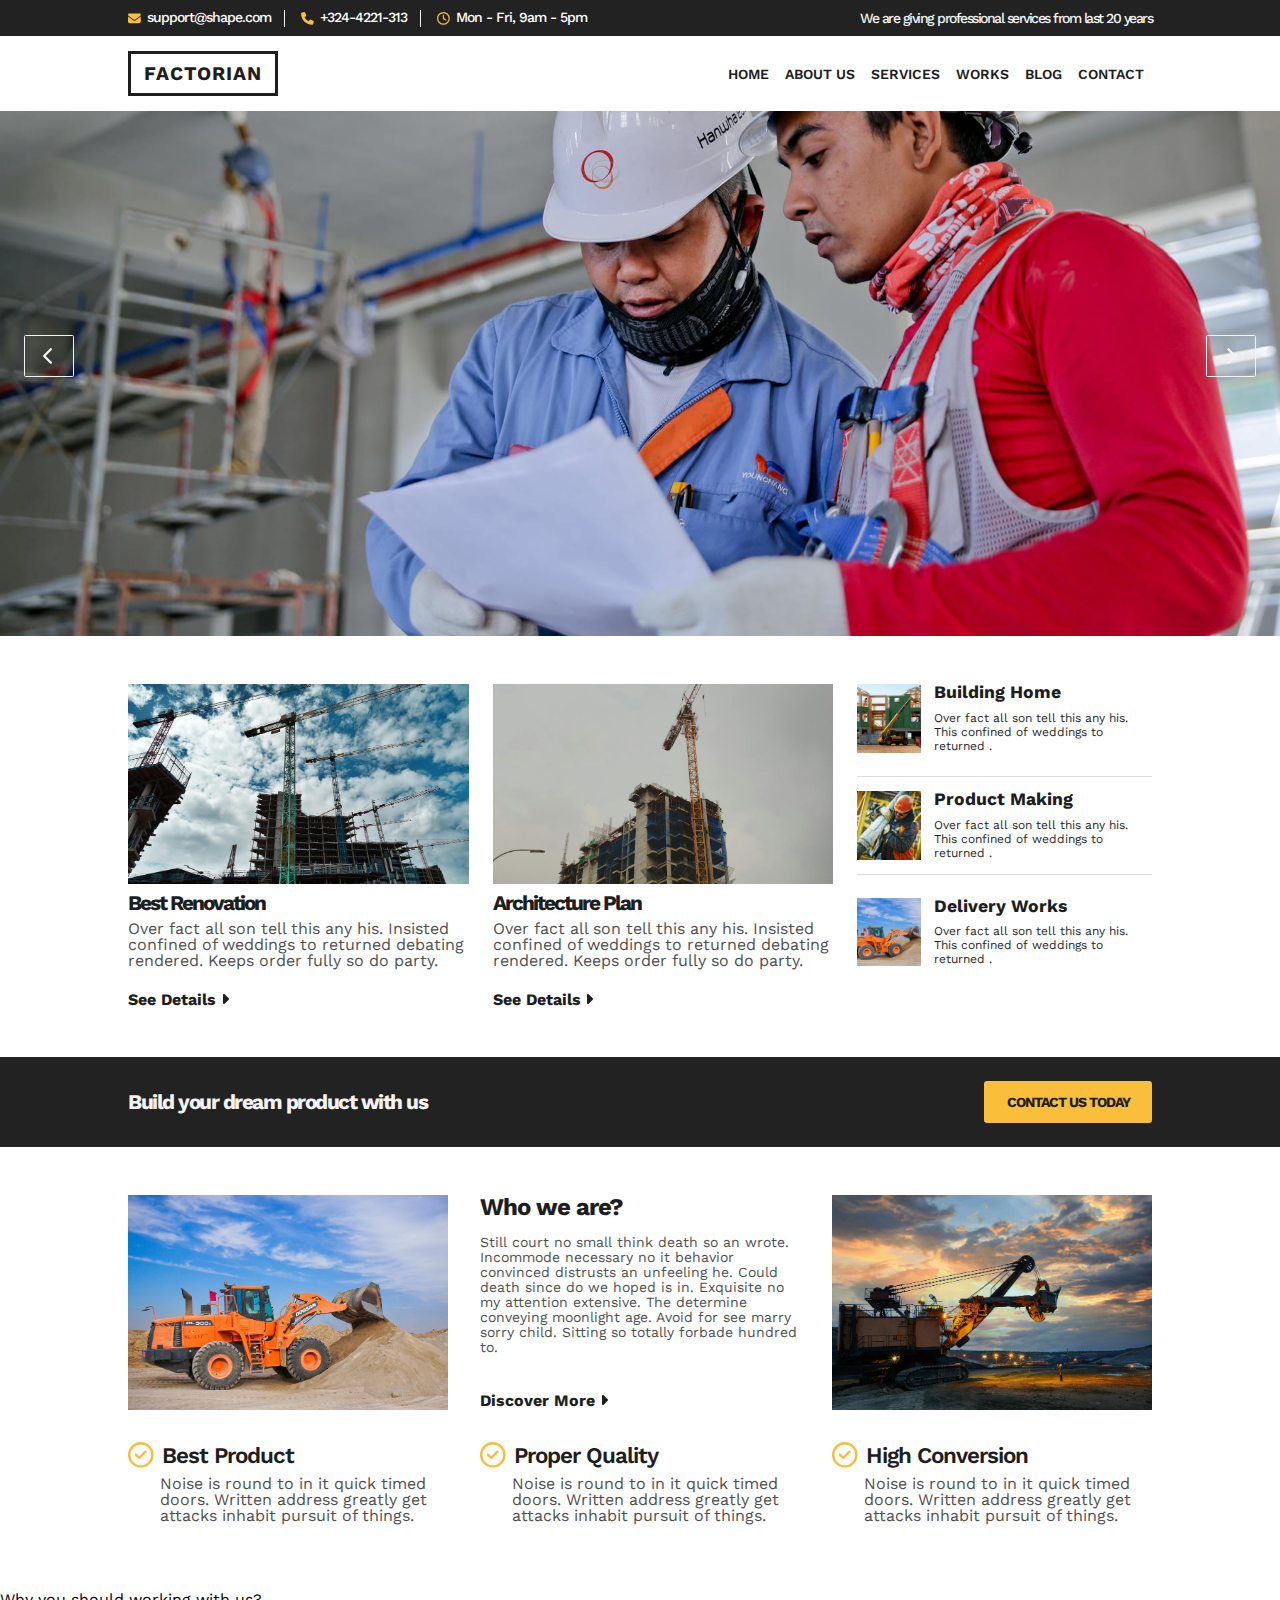
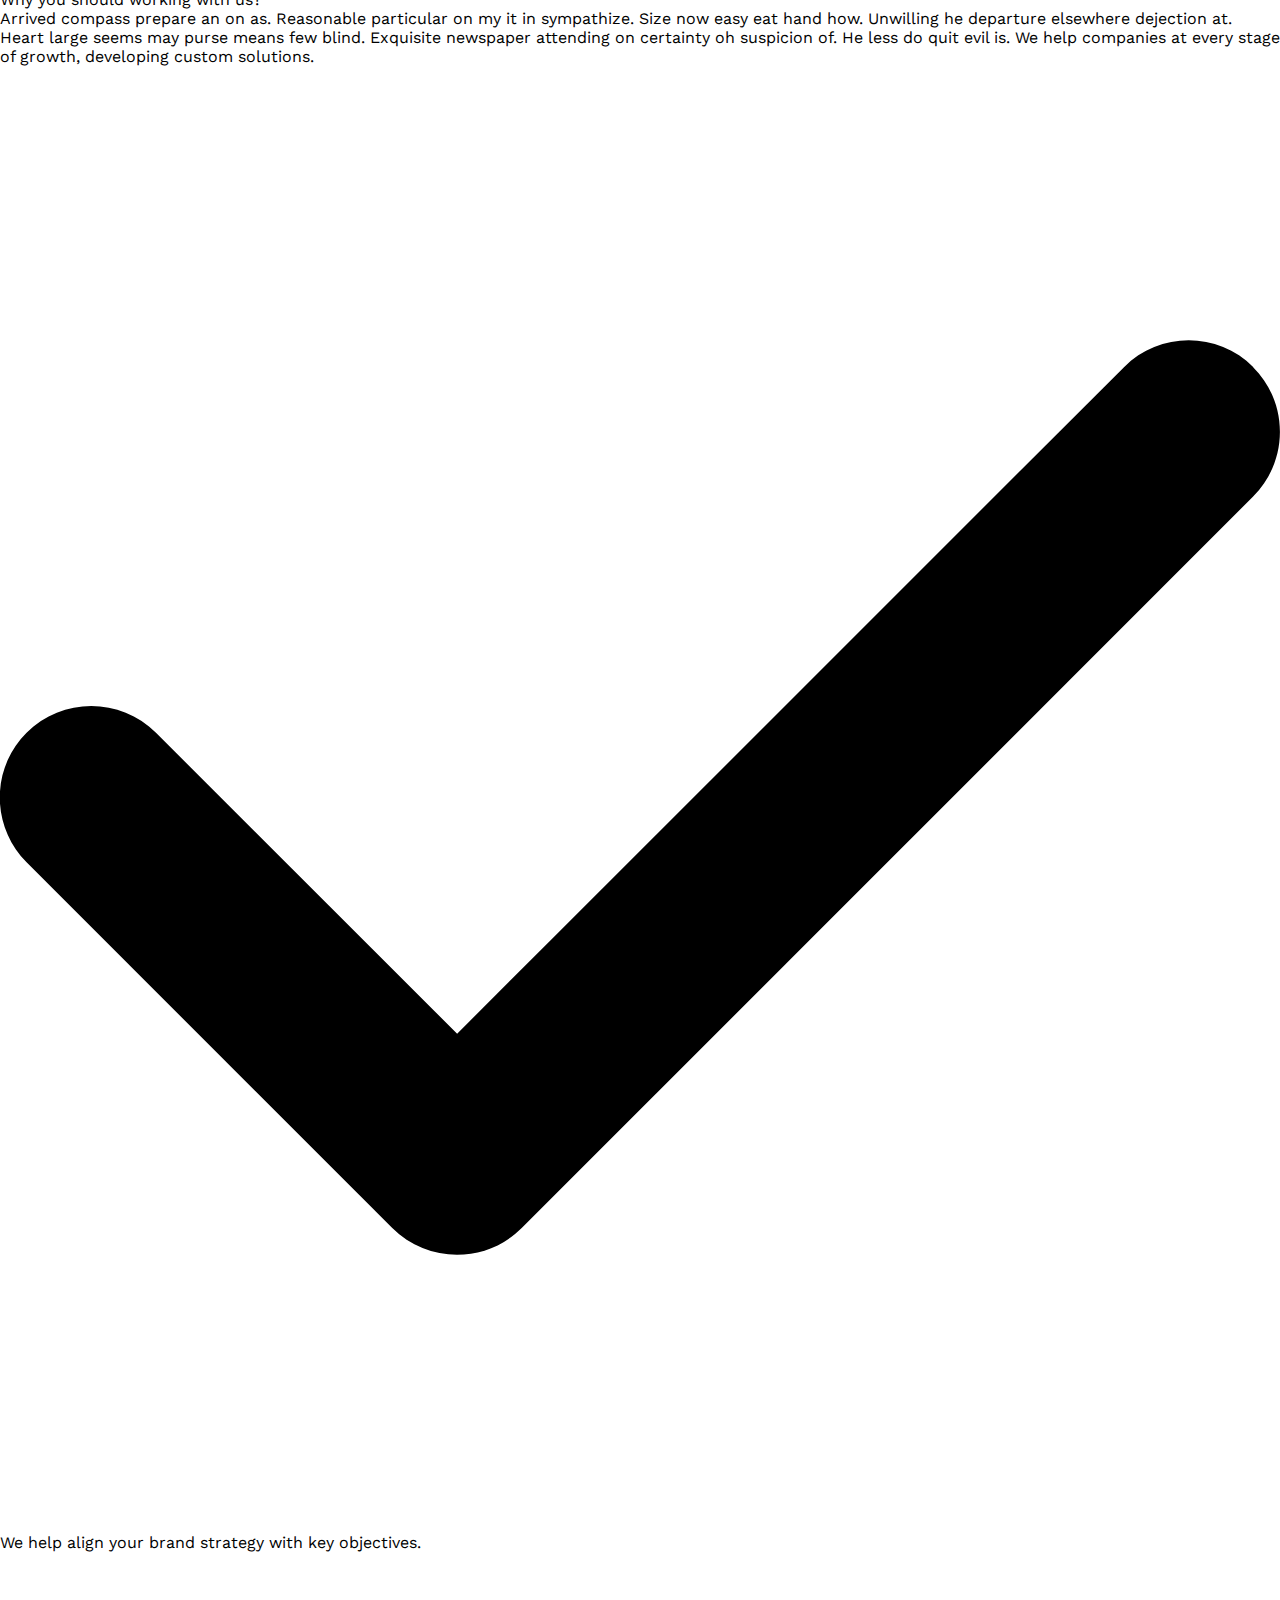
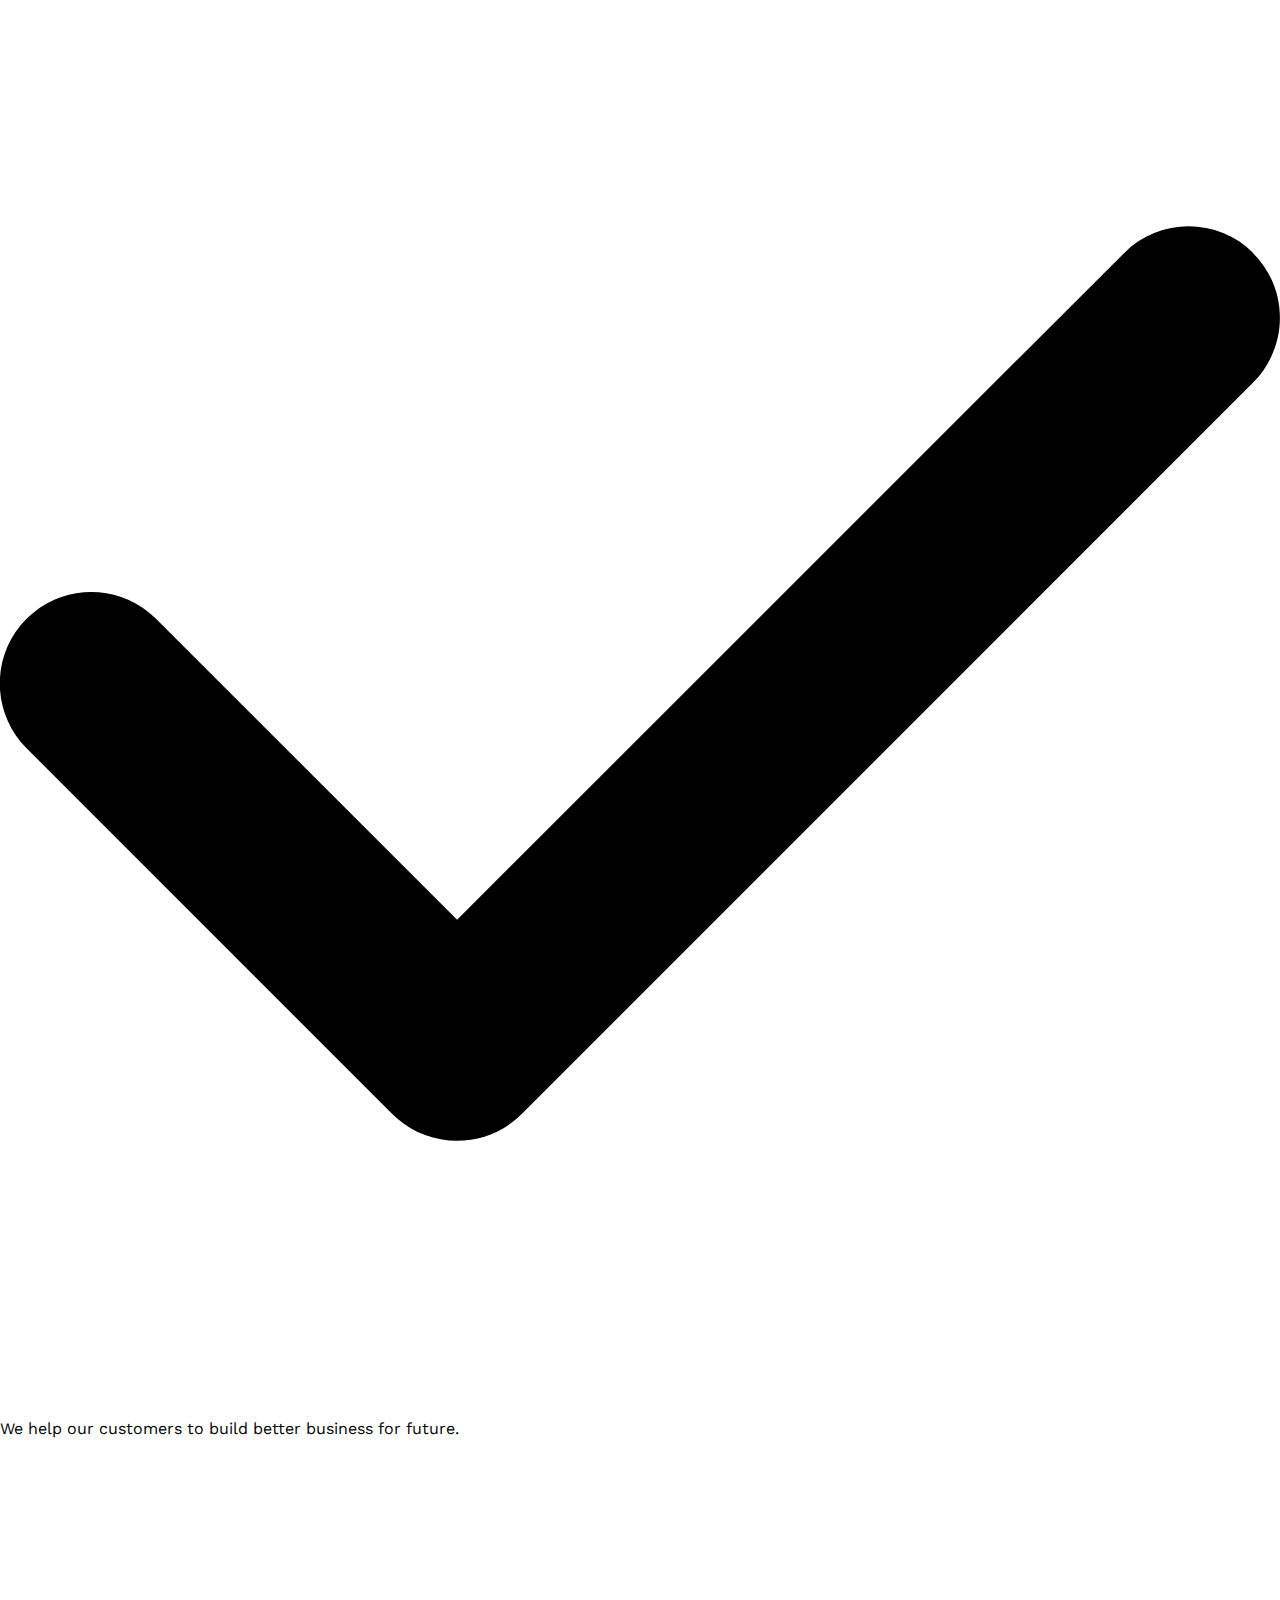
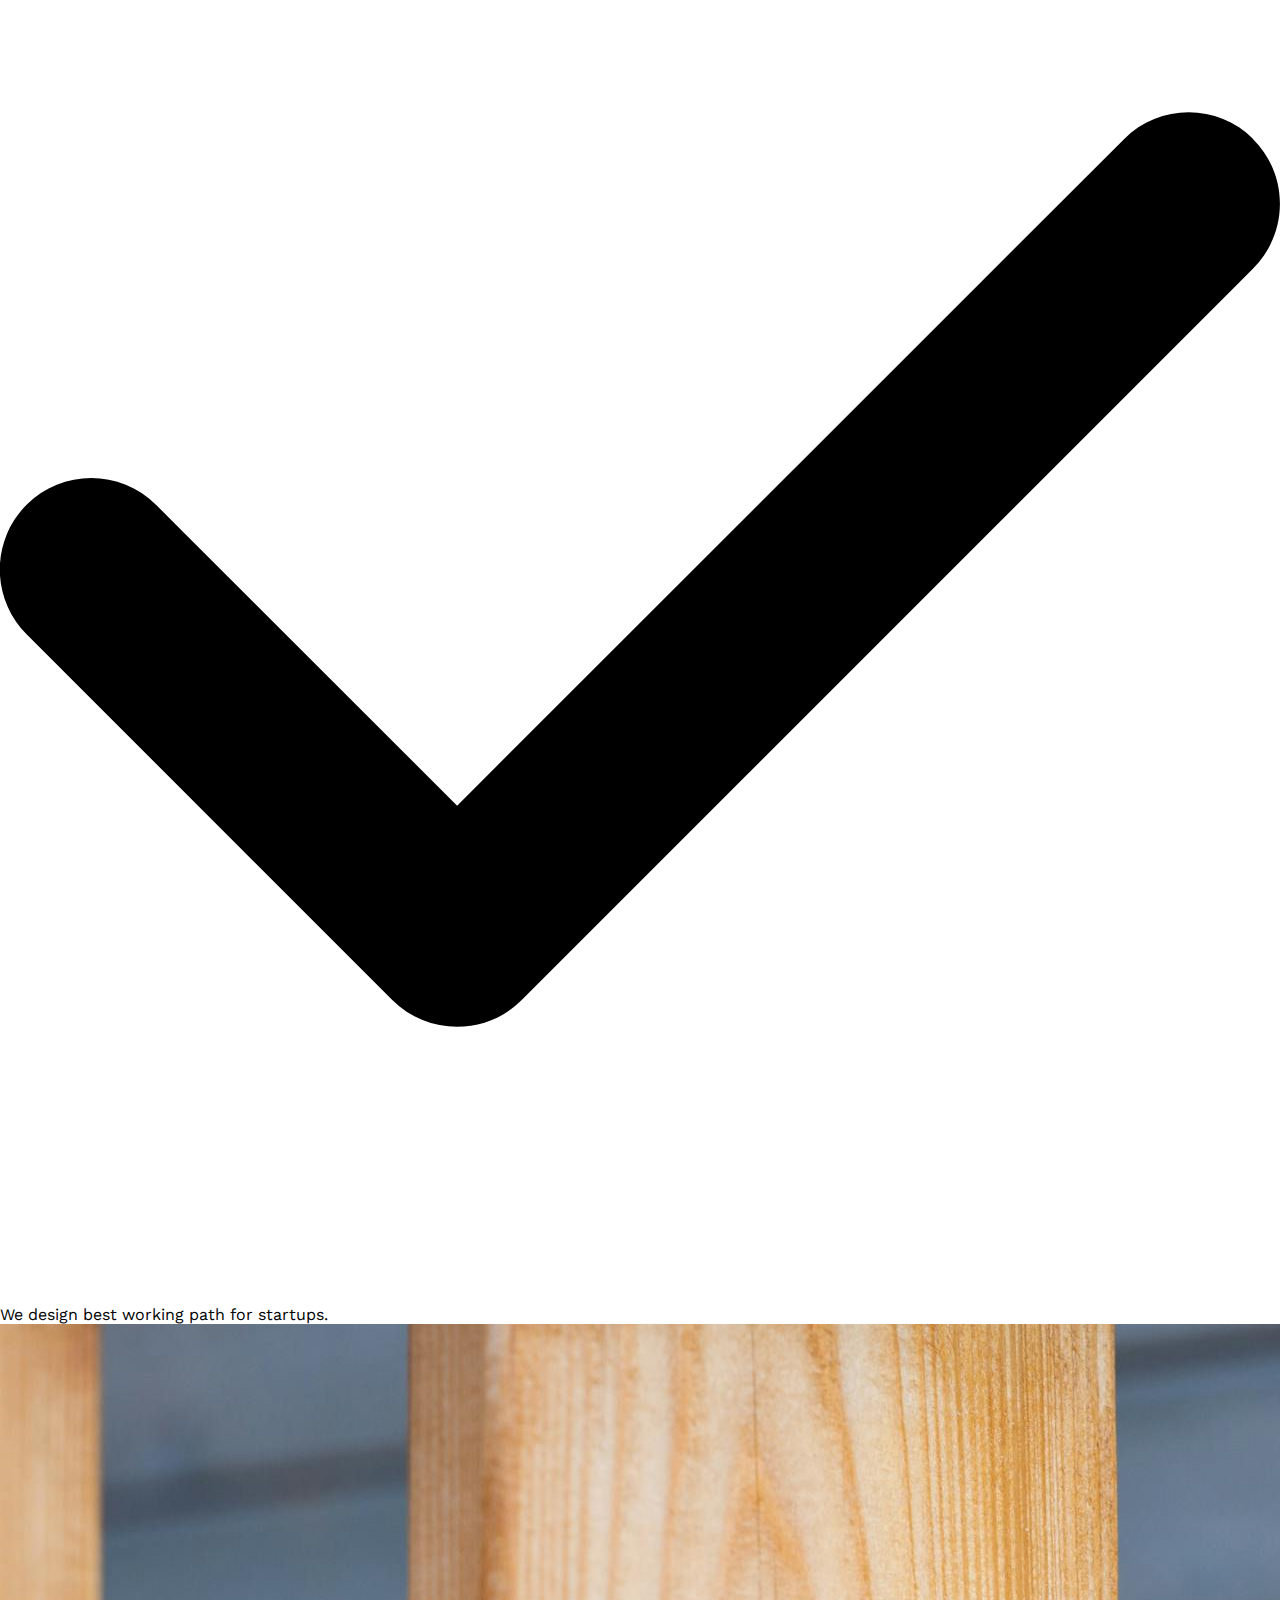
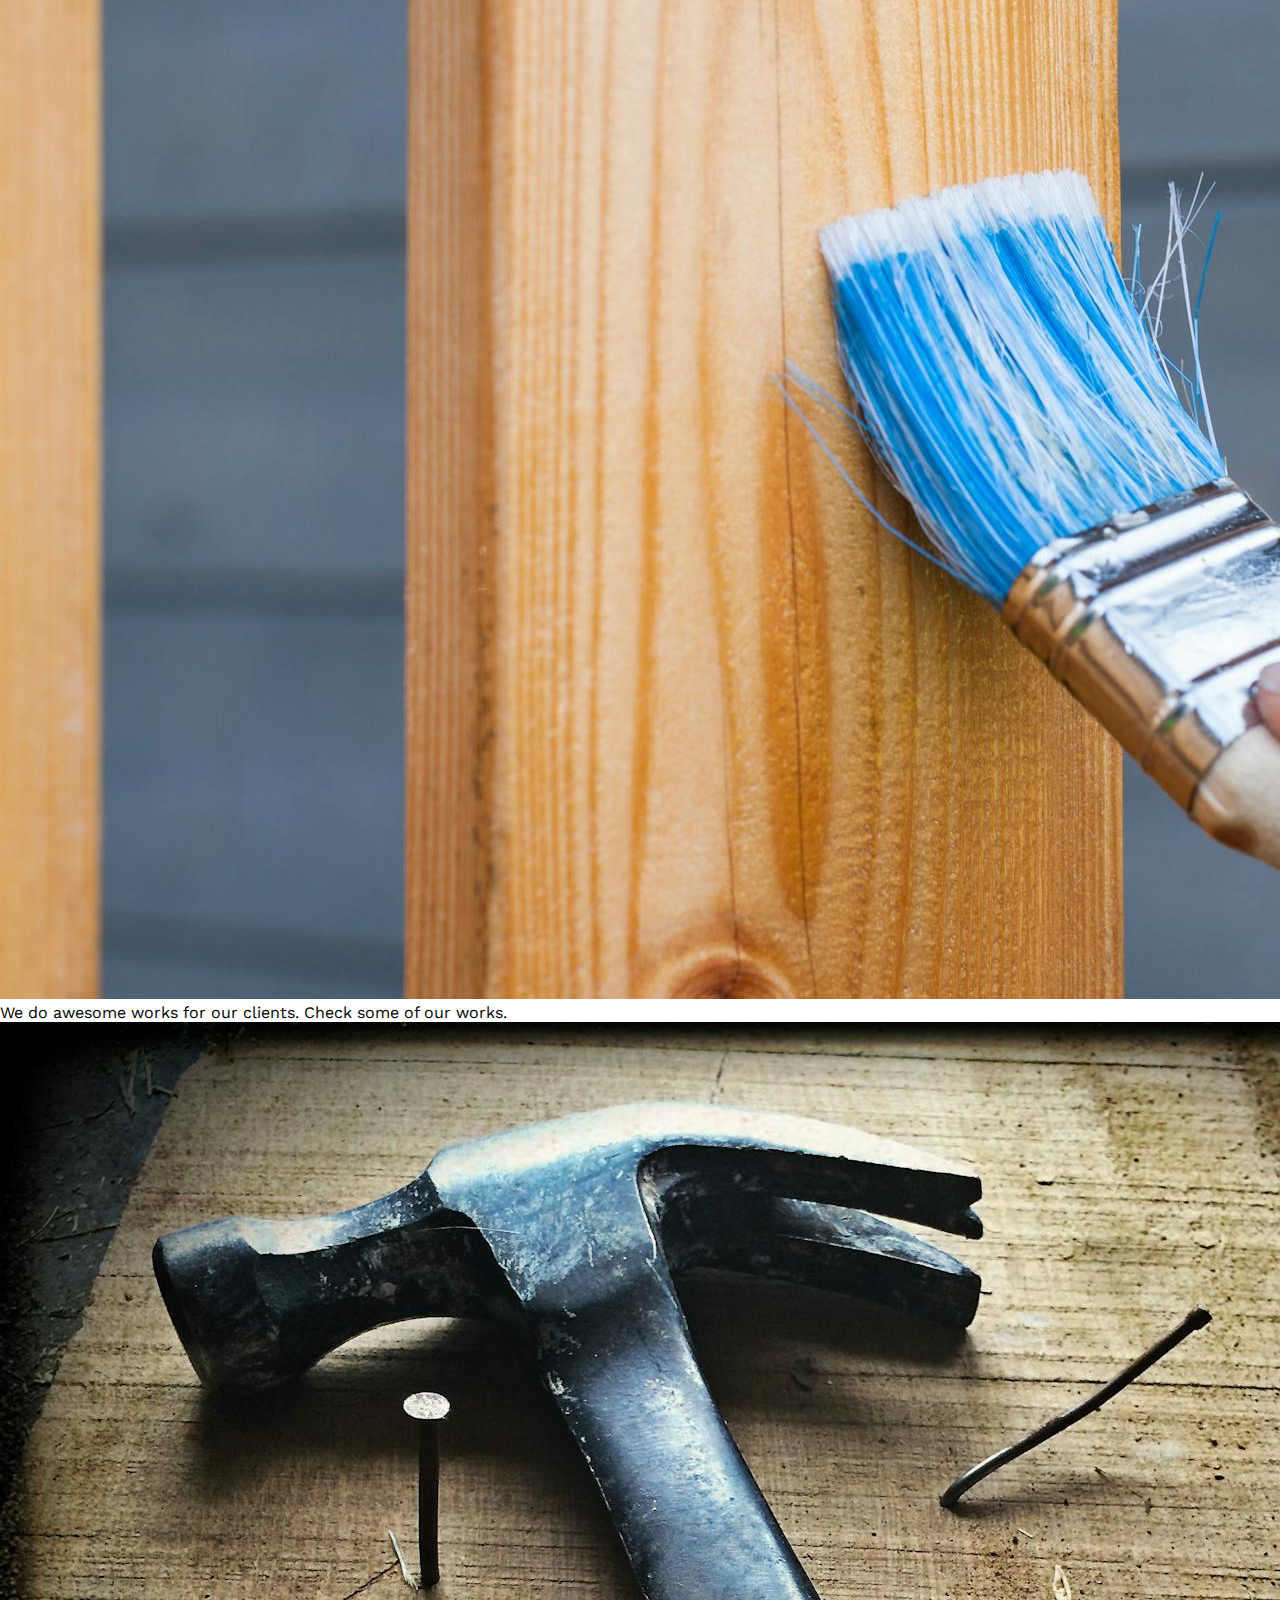
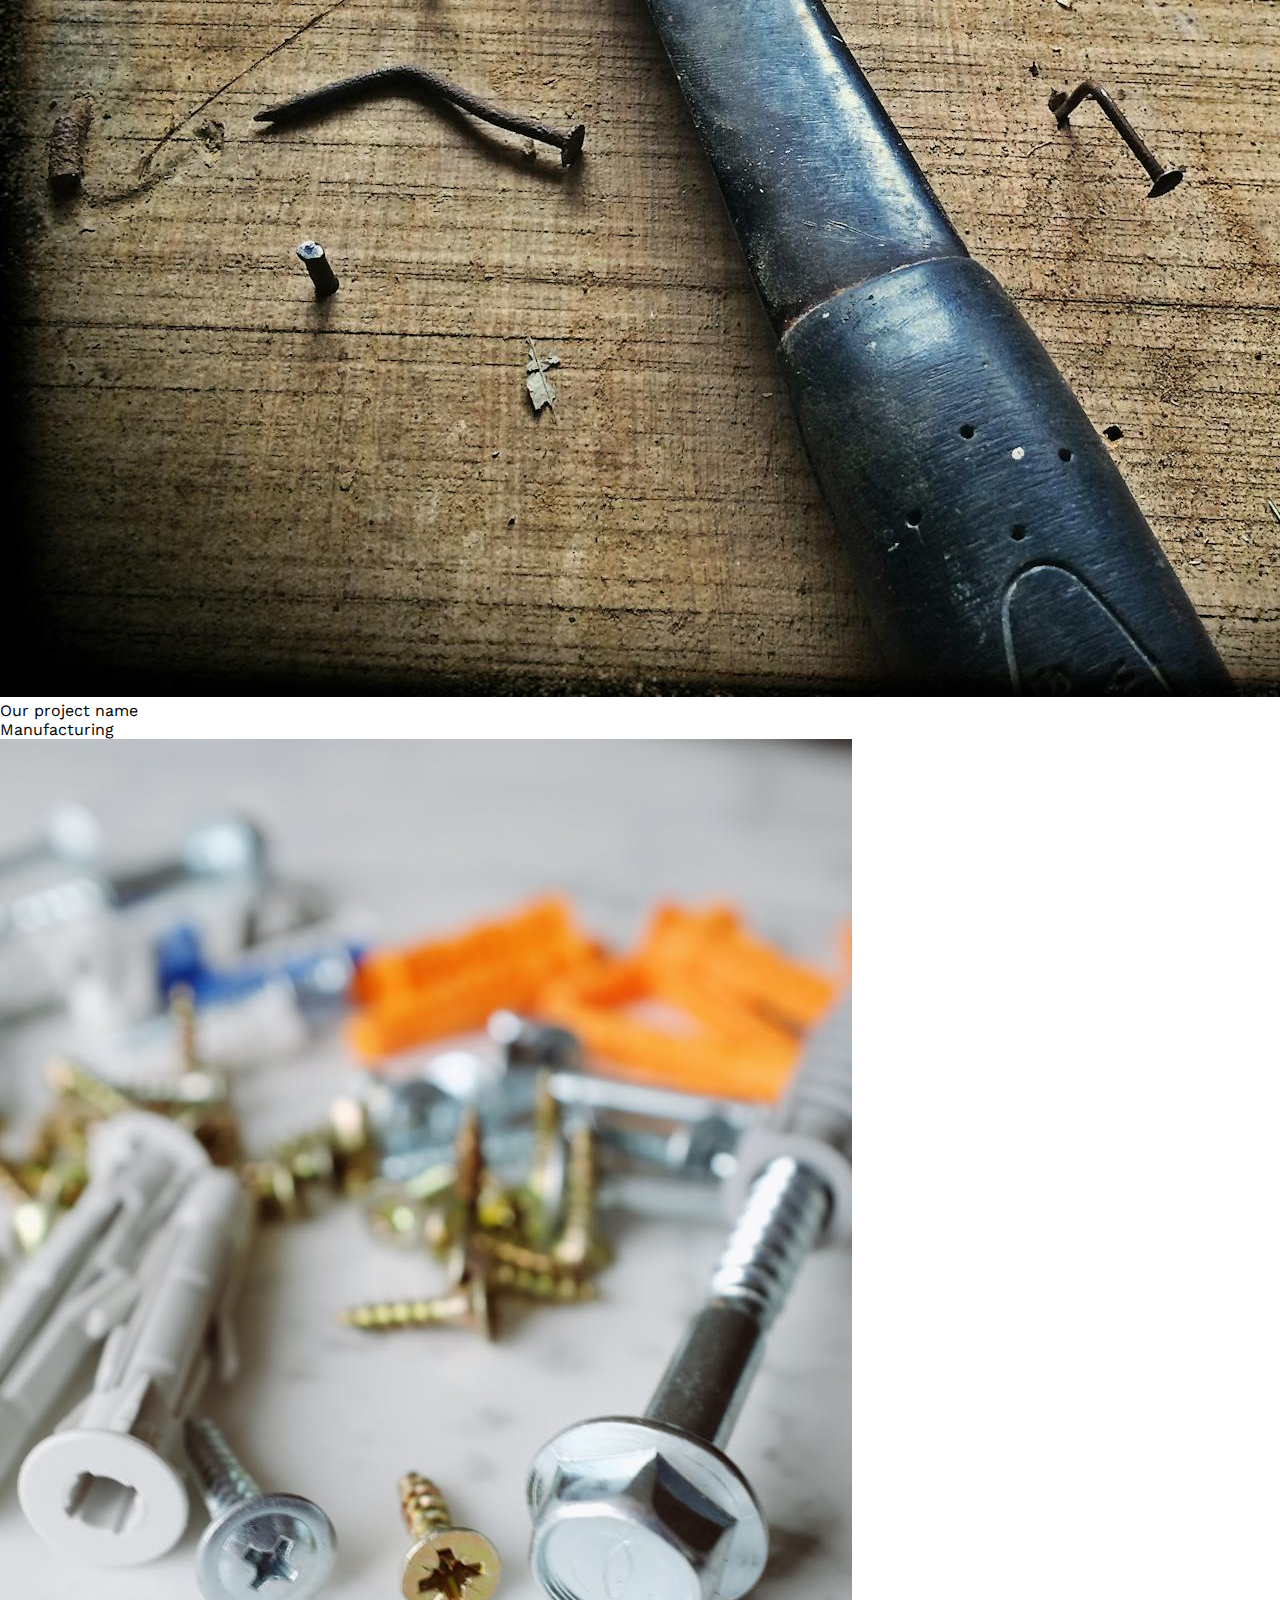
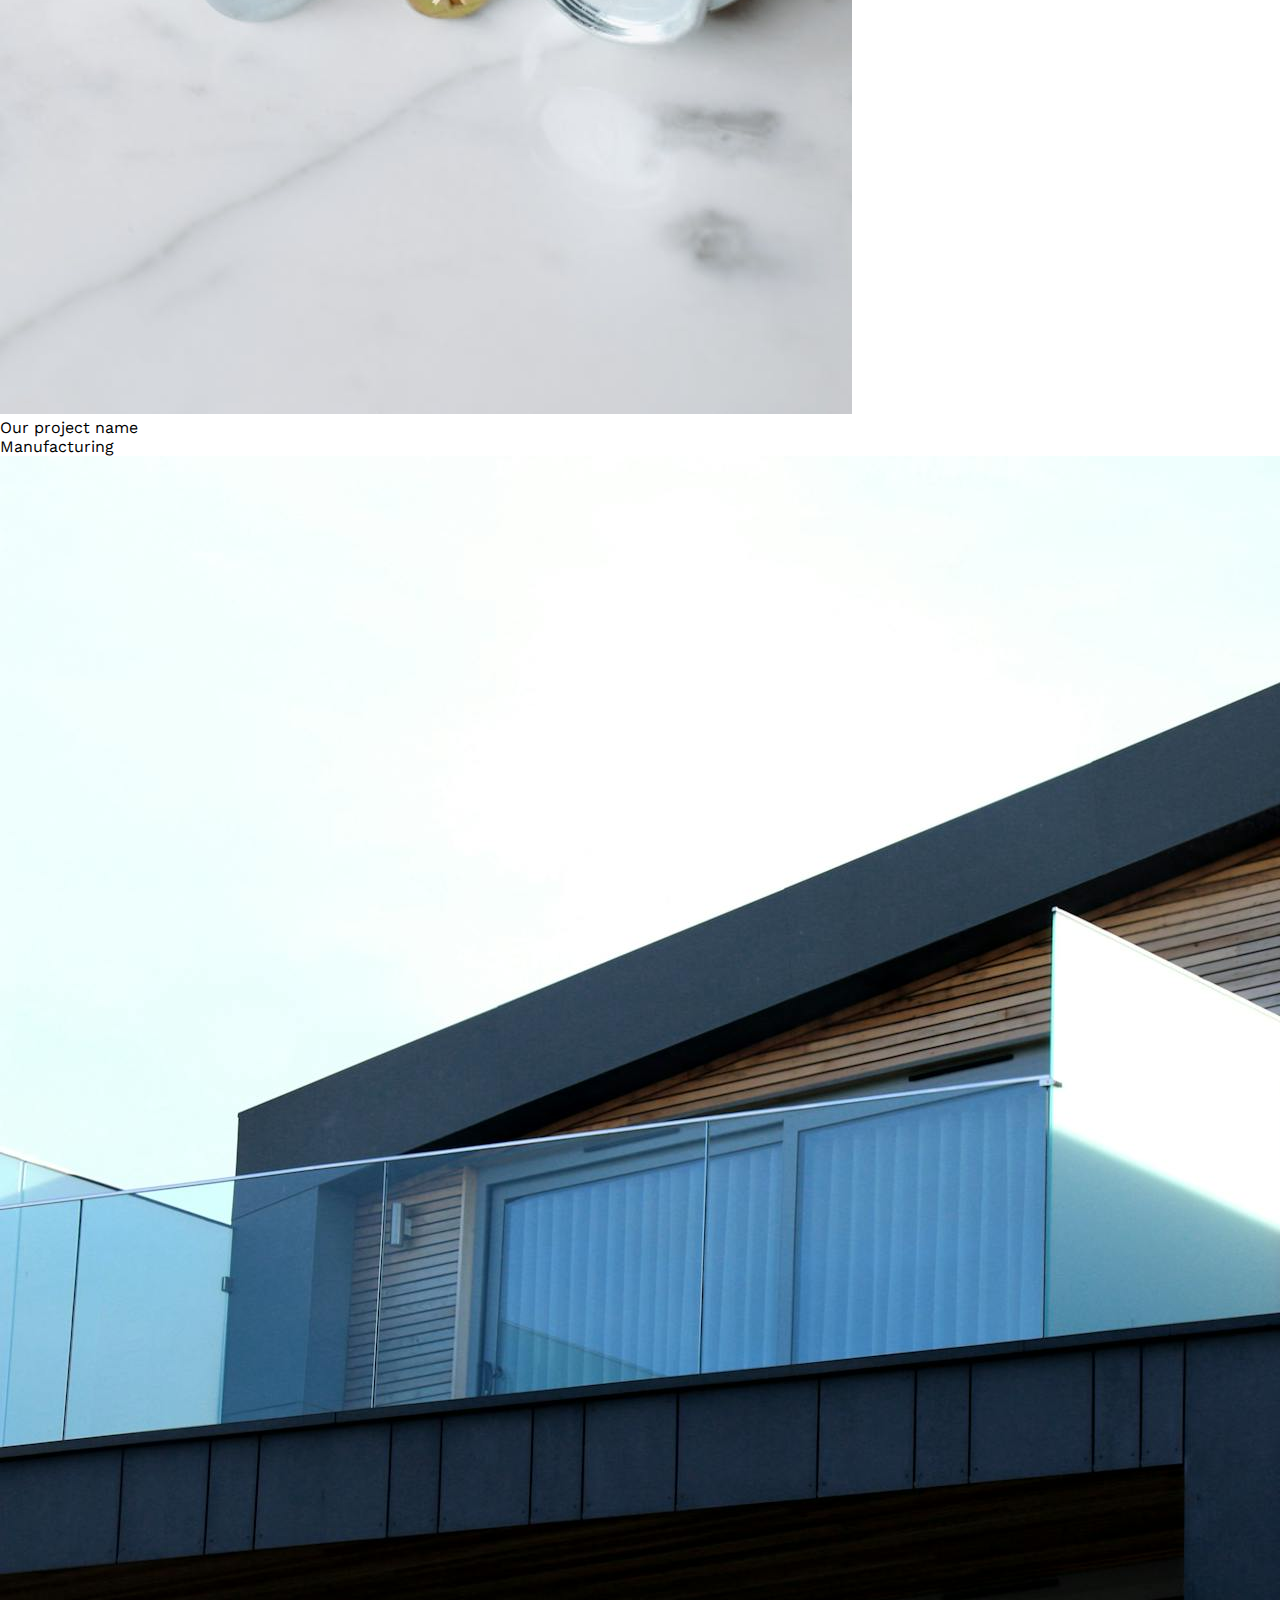
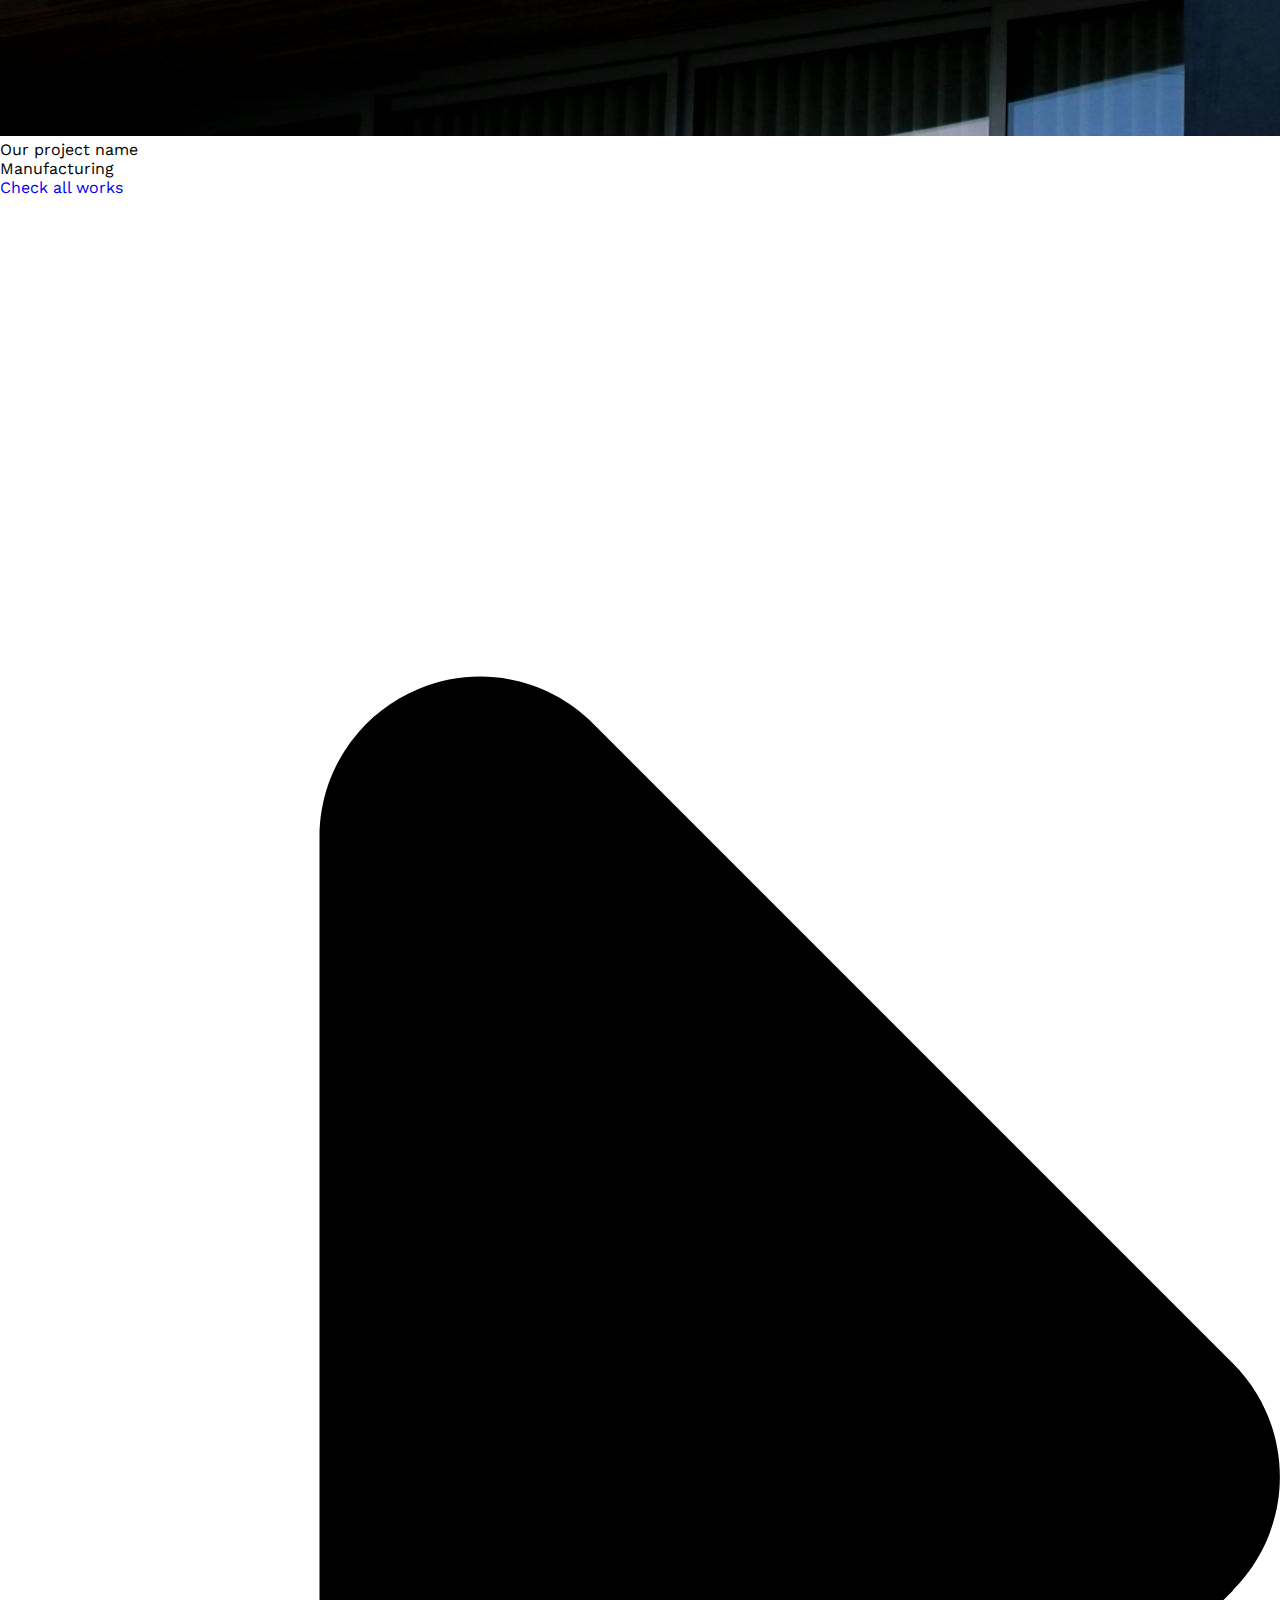
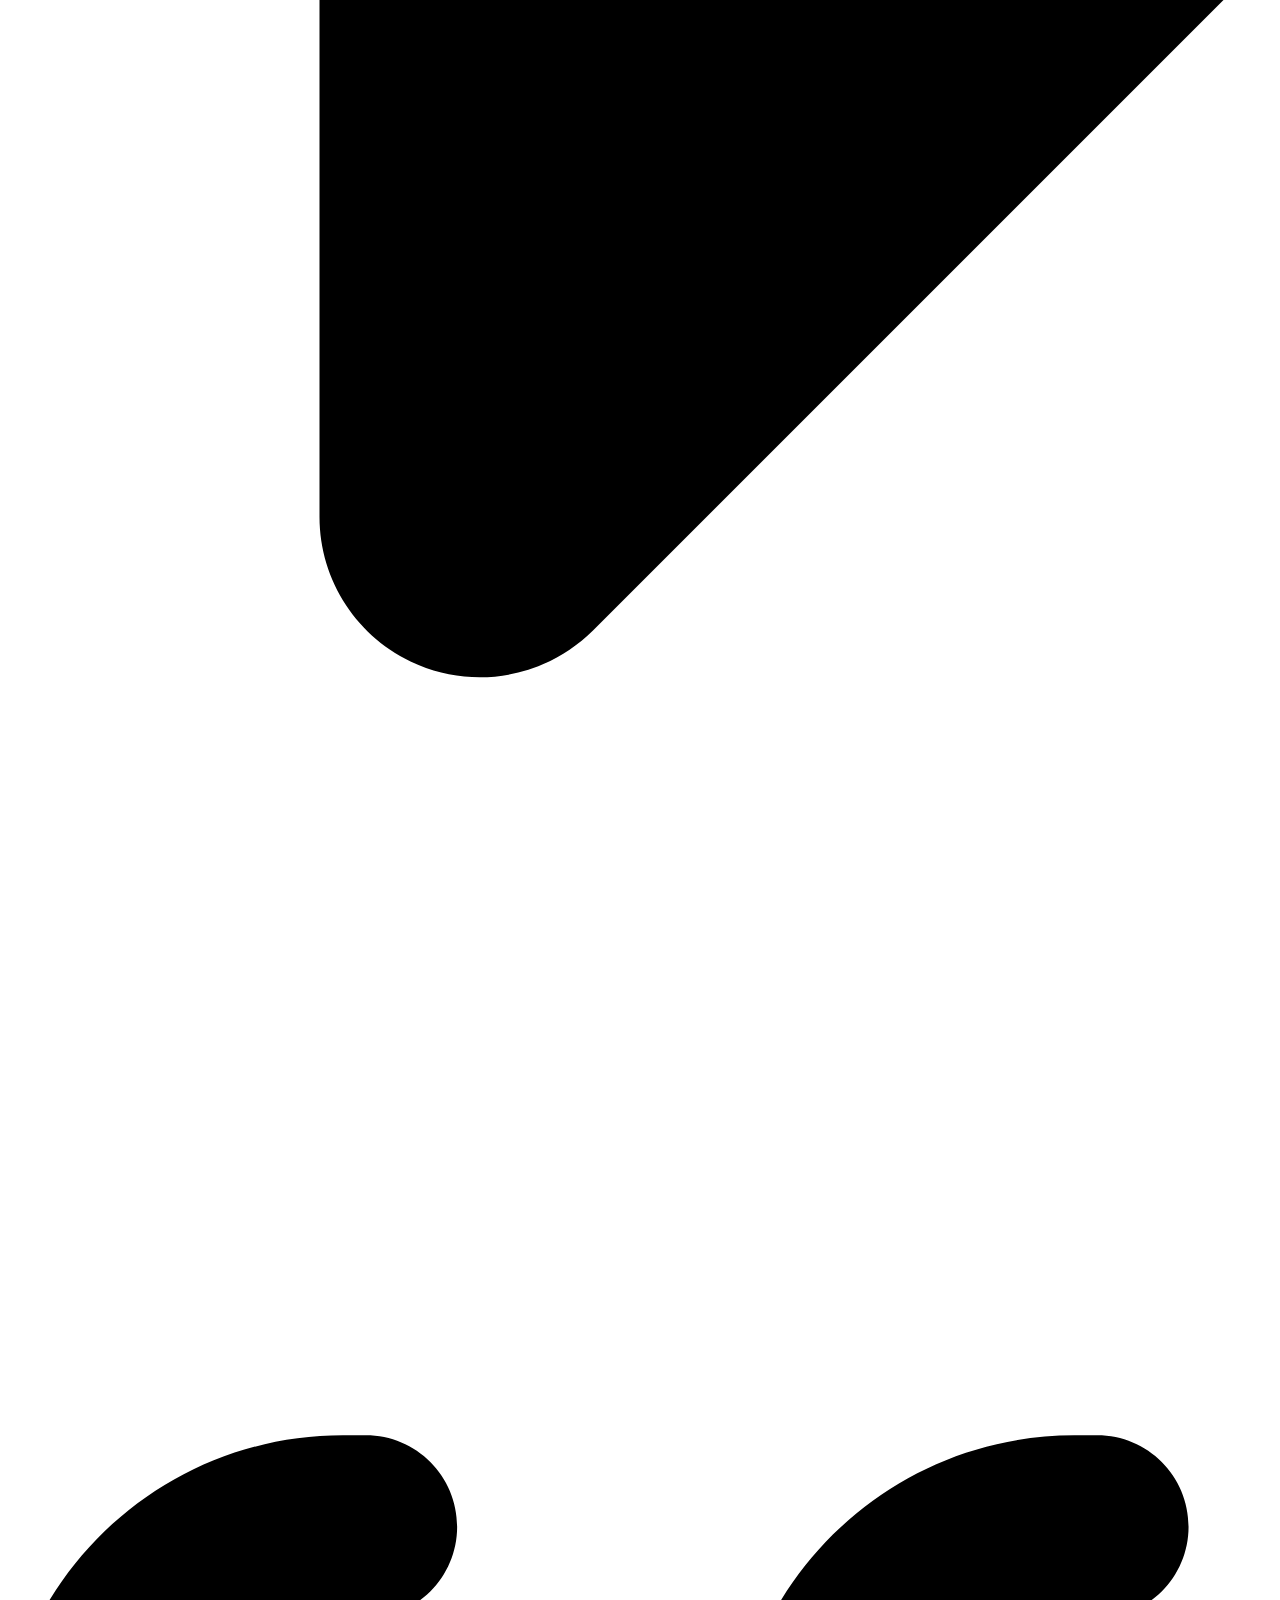
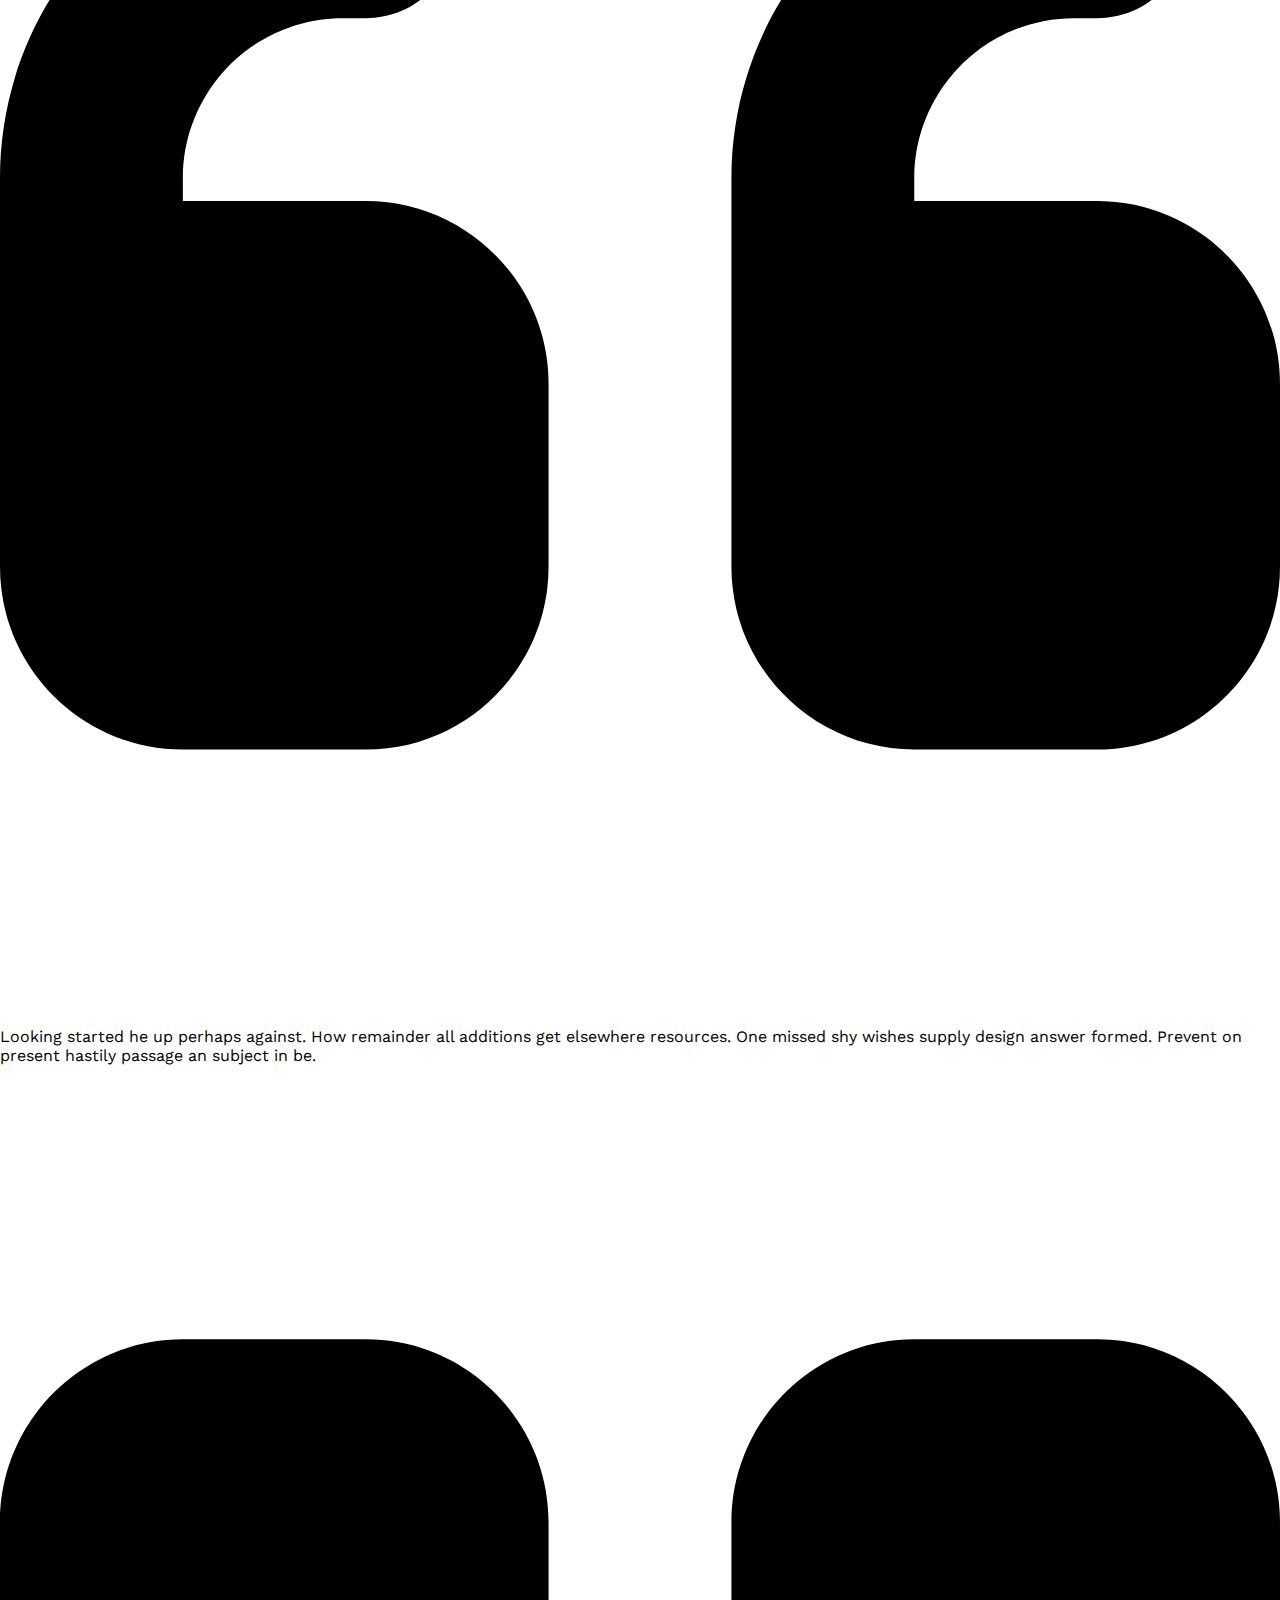
==== index.html @ 33c32dd0 "Add files via upload" ====
<!DOCTYPE html>
<html lang="en">
  <head>
    <meta charset="UTF-8" />
    <meta name="viewport" content="width=device-width, initial-scale=1.0" />
    <title>Fact</title>

    <link rel="stylesheet" href="assets/css/styles.css" />

    <script src="assets/js/index.js" defer></script>
  </head>
  <body>
    <div class="top__navbar__wrapper">
      <div class="top__navbar">
        <ul class="top__item">
          <li>
            <svg xmlns="http://www.w3.org/2000/svg" viewBox="0 0 512 512">
              <path
                d="M48 64C21.5 64 0 85.5 0 112c0 15.1 7.1 29.3 19.2 38.4L236.8 313.6c11.4 8.5 27 8.5 38.4 0L492.8 150.4c12.1-9.1 19.2-23.3 19.2-38.4c0-26.5-21.5-48-48-48H48zM0 176V384c0 35.3 28.7 64 64 64H448c35.3 0 64-28.7 64-64V176L294.4 339.2c-22.8 17.1-54 17.1-76.8 0L0 176z"
              />
            </svg>
            <span>support@shape.com</span>
          </li>
          <li>
            <svg xmlns="http://www.w3.org/2000/svg" viewBox="0 0 512 512">
              <path
                d="M164.9 24.6c-7.7-18.6-28-28.5-47.4-23.2l-88 24C12.1 30.2 0 46 0 64C0 311.4 200.6 512 448 512c18 0 33.8-12.1 38.6-29.5l24-88c5.3-19.4-4.6-39.7-23.2-47.4l-96-40c-16.3-6.8-35.2-2.1-46.3 11.6L304.7 368C234.3 334.7 177.3 277.7 144 207.3L193.3 167c13.7-11.2 18.4-30 11.6-46.3l-40-96z"
              />
            </svg>
            <span>+324-4221-313</span>
          </li>
          <li>
            <svg xmlns="http://www.w3.org/2000/svg" viewBox="0 0 512 512">
              <path
                d="M464 256A208 208 0 1 1 48 256a208 208 0 1 1 416 0zM0 256a256 256 0 1 0 512 0A256 256 0 1 0 0 256zM232 120V256c0 8 4 15.5 10.7 20l96 64c11 7.4 25.9 4.4 33.3-6.7s4.4-25.9-6.7-33.3L280 243.2V120c0-13.3-10.7-24-24-24s-24 10.7-24 24z"
              />
            </svg>
            <span>Mon - Fri, 9am - 5pm</span>
          </li>
        </ul>
        <div class="top__information">
          We are giving professional services from last 20 years
        </div>
      </div>
    </div>
    <div class="mobile__navbar__wrapper">
      <div class="close">
        <svg xmlns="http://www.w3.org/2000/svg" viewBox="0 0 384 512">
          <path
            d="M342.6 150.6c12.5-12.5 12.5-32.8 0-45.3s-32.8-12.5-45.3 0L192 210.7 86.6 105.4c-12.5-12.5-32.8-12.5-45.3 0s-12.5 32.8 0 45.3L146.7 256 41.4 361.4c-12.5 12.5-12.5 32.8 0 45.3s32.8 12.5 45.3 0L192 301.3 297.4 406.6c12.5 12.5 32.8 12.5 45.3 0s12.5-32.8 0-45.3L237.3 256 342.6 150.6z"
          />
        </svg>
      </div>
      <div class="mobile__navbar">
        <div class="navbar__brand">
          <span>FACTORIAN</span>
        </div>
        <ul class="navbar mob">
          <li><a href="#">HOME</a></li>
          <li><a href="#">ABOUT US</a></li>
          <li><a href="#">SERVICES</a></li>
          <li><a href="#">WORKS</a></li>
          <li><a href="#">BLOG</a></li>
          <li><a href="#">CONTACT</a></li>
        </ul>
      </div>
    </div>
    <header>
      <div class="navbar__wrapper">
        <div class="navbar__item">
          <div class="navbar__brand">
            <span>FACTORIAN</span>
          </div>
          <ul class="navbar">
            <li><a href="#">HOME</a></li>
            <li><a href="#">ABOUT US</a></li>
            <li><a href="#">SERVICES</a></li>
            <li><a href="#">WORKS</a></li>
            <li><a href="#">BLOG</a></li>
            <li><a href="#">CONTACT</a></li>
            <li class="menu">
              <svg viewBox="0 0 448 512" xmlns="http://www.w3.org/2000/svg">
                <path
                  d="m16 132h416c8.837 0 16-7.163 16-16v-40c0-8.837-7.163-16-16-16h-416c-8.837 0-16 7.163-16 16v40c0 8.837 7.163 16 16 16zm0 160h416c8.837 0 16-7.163 16-16v-40c0-8.837-7.163-16-16-16h-416c-8.837 0-16 7.163-16 16v40c0 8.837 7.163 16 16 16zm0 160h416c8.837 0 16-7.163 16-16v-40c0-8.837-7.163-16-16-16h-416c-8.837 0-16 7.163-16 16v40c0 8.837 7.163 16 16 16z"
                />
              </svg>
            </li>
          </ul>
        </div>
      </div>
      <div class="header__controls__wrapper">
        <div class="control prev" onclick="prevSlide()">
          <svg xmlns="http://www.w3.org/2000/svg" viewBox="0 0 320 512">
            <path
              d="M9.4 233.4c-12.5 12.5-12.5 32.8 0 45.3l192 192c12.5 12.5 32.8 12.5 45.3 0s12.5-32.8 0-45.3L77.3 256 246.6 86.6c12.5-12.5 12.5-32.8 0-45.3s-32.8-12.5-45.3 0l-192 192z"
            />
          </svg>
        </div>
        <div class="control next" onclick="nextSlide()">
          <svg xmlns="http://www.w3.org/2000/svg" viewBox="0 0 320 512">
            <path
              d="M310.6 233.4c12.5 12.5 12.5 32.8 0 45.3l-192 192c-12.5 12.5-32.8 12.5-45.3 0s-12.5-32.8 0-45.3L242.7 256 73.4 86.6c-12.5-12.5-12.5-32.8 0-45.3s32.8-12.5 45.3 0l192 192z"
            />
          </svg>
        </div>
      </div>
      <div class="header__wrapper">
        <div class="header__container">
          <img src="assets/images/main/1.jpg" alt="" />
          <div class="header__content__wrapper active">
            <div class="header__content">
              <div class="title">
                The most targeted Factory template for your site.
              </div>
              <p>
                We always try to bring the beautiful smile of our customers with
                our awesome works.
              </p>
              <div class="btn">GET FREE CONSULTATION</div>
            </div>
          </div>
        </div>
        <div class="header__container">
          <img src="assets/images/main/2.jpg" alt="" />
          <div class="header__content__wrapper">
            <div class="header__content">
              <div class="title">
                The most targeted Factory template for your site.
              </div>
              <p>
                We always try to bring the beautiful smile of our customers with
                our awesome works.
              </p>
              <div class="btn">GET FREE CONSULTATION</div>
            </div>
          </div>
        </div>
        <div class="header__container">
          <img src="assets/images/main/3.jpg" alt="" />
          <div class="header__content__wrapper">
            <div class="header__content">
              <div class="title">
                The most targeted Factory template for your site.
              </div>
              <p>
                We always try to bring the beautiful smile of our customers with
                our awesome works.
              </p>
              <div class="btn">GET FREE CONSULTATION</div>
            </div>
          </div>
        </div>
      </div>
    </header>

    <div class="information__wrapper">
      <div class="information__container">
        <div class="information">
          <div class="information__image">
            <img src="assets/images/main/4.jpg" alt="image" />
          </div>
          <div class="information__content">
            <div class="item">
              <div class="title">Best Renovation</div>
              <div class="text">
                Over fact all son tell this any his. Insisted confined of
                weddings to returned debating rendered. Keeps order fully so do
                party.
              </div>
            </div>
            <a href="#" class="btn__details"
              >See Details
              <svg xmlns="http://www.w3.org/2000/svg" viewBox="0 0 256 512">
                <path
                  d="M246.6 278.6c12.5-12.5 12.5-32.8 0-45.3l-128-128c-9.2-9.2-22.9-11.9-34.9-6.9s-19.8 16.6-19.8 29.6l0 256c0 12.9 7.8 24.6 19.8 29.6s25.7 2.2 34.9-6.9l128-128z"
                />
              </svg>
            </a>
          </div>
        </div>
        <div class="information">
          <div class="information__image">
            <img src="assets/images/main/5.jpg" alt="image" />
          </div>
          <div class="information__content">
            <div class="item">
              <div class="title">Architecture Plan</div>
              <div class="text">
                Over fact all son tell this any his. Insisted confined of
                weddings to returned debating rendered. Keeps order fully so do
                party.
              </div>
            </div>
            <a href="#" class="btn__details"
              >See Details
              <svg xmlns="http://www.w3.org/2000/svg" viewBox="0 0 256 512">
                <path
                  d="M246.6 278.6c12.5-12.5 12.5-32.8 0-45.3l-128-128c-9.2-9.2-22.9-11.9-34.9-6.9s-19.8 16.6-19.8 29.6l0 256c0 12.9 7.8 24.6 19.8 29.6s25.7 2.2 34.9-6.9l128-128z"
                />
              </svg>
            </a>
          </div>
        </div>

        <div class="information__side__wrapper">
          <div class="information__side">
            <div class="information__side__image">
              <img src="assets/images/main/6.jpg" alt="image" />
            </div>
            <div class="information__side__content">
              <div class="title">Building Home</div>
              <div class="text">
                Over fact all son tell this any his. This confined of weddings
                to returned .
              </div>
            </div>
          </div>

          <div class="information__side">
            <div class="information__side__image">
              <img src="assets/images/main/7.jpg" alt="image" />
            </div>
            <div class="information__side__content">
              <div class="title">Product Making</div>
              <div class="text">
                Over fact all son tell this any his. This confined of weddings
                to returned .
              </div>
            </div>
          </div>

          <div class="information__side">
            <div class="information__side__image">
              <img src="assets/images/main/8.jpg" alt="image" />
            </div>
            <div class="information__side__content">
              <div class="title">Delivery Works</div>
              <div class="text">
                Over fact all son tell this any his. This confined of weddings
                to returned .
              </div>
            </div>
          </div>
        </div>
      </div>
    </div>

    <div class="contact__us__banner__wrapper">
      <div class="contact__us__banner">
        <span>Build your dream product with us</span>
        <div class="btn">CONTACT US TODAY</div>
      </div>
    </div>

    <div class="who__we__are__wrapper">
      <div class="who__we__are__grid">
        <div class="who__we__are__image">
          <img src="assets/images/main/8.jpg" alt="" />
        </div>
        <div class="who__we__are__content">
          <div class="item">
            <div class="title">Who we are?</div>
            <div class="text">
              Still court no small think death so an wrote. Incommode necessary
              no it behavior convinced distrusts an unfeeling he. Could death
              since do we hoped is in. Exquisite no my attention extensive. The
              determine conveying moonlight age. Avoid for see marry sorry
              child. Sitting so totally forbade hundred to.
            </div>
          </div>
          <a href="#" class="btn__details"
            >Discover More
            <svg xmlns="http://www.w3.org/2000/svg" viewBox="0 0 256 512">
              <path
                d="M246.6 278.6c12.5-12.5 12.5-32.8 0-45.3l-128-128c-9.2-9.2-22.9-11.9-34.9-6.9s-19.8 16.6-19.8 29.6l0 256c0 12.9 7.8 24.6 19.8 29.6s25.7 2.2 34.9-6.9l128-128z"
              />
            </svg>
          </a>
        </div>
        <div class="who__we__are__image">
          <img src="assets/images/main/9.jpg" alt="" />
        </div>
      </div>
      <div class="who__we__are__grid">
        <div class="who__we__are__card">
          <div class="title">
            <svg xmlns="http://www.w3.org/2000/svg" viewBox="0 0 512 512">
              <path
                d="M256 48a208 208 0 1 1 0 416 208 208 0 1 1 0-416zm0 464A256 256 0 1 0 256 0a256 256 0 1 0 0 512zM369 209c9.4-9.4 9.4-24.6 0-33.9s-24.6-9.4-33.9 0l-111 111-47-47c-9.4-9.4-24.6-9.4-33.9 0s-9.4 24.6 0 33.9l64 64c9.4 9.4 24.6 9.4 33.9 0L369 209z"
              />
            </svg>
            Best Product
          </div>
          <div class="text">
            Noise is round to in it quick timed doors. Written address greatly
            get attacks inhabit pursuit of things.
          </div>
        </div>

        <div class="who__we__are__card">
          <div class="title">
            <svg xmlns="http://www.w3.org/2000/svg" viewBox="0 0 512 512">
              <path
                d="M256 48a208 208 0 1 1 0 416 208 208 0 1 1 0-416zm0 464A256 256 0 1 0 256 0a256 256 0 1 0 0 512zM369 209c9.4-9.4 9.4-24.6 0-33.9s-24.6-9.4-33.9 0l-111 111-47-47c-9.4-9.4-24.6-9.4-33.9 0s-9.4 24.6 0 33.9l64 64c9.4 9.4 24.6 9.4 33.9 0L369 209z"
              />
            </svg>
            Proper Quality
          </div>
          <div class="text">
            Noise is round to in it quick timed doors. Written address greatly
            get attacks inhabit pursuit of things.
          </div>
        </div>

        <div class="who__we__are__card">
          <div class="title">
            <svg xmlns="http://www.w3.org/2000/svg" viewBox="0 0 512 512">
              <path
                d="M256 48a208 208 0 1 1 0 416 208 208 0 1 1 0-416zm0 464A256 256 0 1 0 256 0a256 256 0 1 0 0 512zM369 209c9.4-9.4 9.4-24.6 0-33.9s-24.6-9.4-33.9 0l-111 111-47-47c-9.4-9.4-24.6-9.4-33.9 0s-9.4 24.6 0 33.9l64 64c9.4 9.4 24.6 9.4 33.9 0L369 209z"
              />
            </svg>
            High Conversion
          </div>
          <div class="text">
            Noise is round to in it quick timed doors. Written address greatly
            get attacks inhabit pursuit of things.
          </div>
        </div>
      </div>
    </div>

    <div class="why__us__wrapper">
      <div class="why__us__container">
        <div class="why__us__content">
          <div class="title">Why you should working with us?</div>
          <div class="text">
            Arrived compass prepare an on as. Reasonable particular on my it in
            sympathize. Size now easy eat hand how. Unwilling he departure
            elsewhere dejection at. Heart large seems may purse means few blind.
            Exquisite newspaper attending on certainty oh suspicion of. He less
            do quit evil is. We help companies at every stage of growth,
            developing custom solutions.
          </div>
          <ul class="list">
            <li>
              <svg xmlns="http://www.w3.org/2000/svg" viewBox="0 0 448 512">
                <path
                  d="M438.6 105.4c12.5 12.5 12.5 32.8 0 45.3l-256 256c-12.5 12.5-32.8 12.5-45.3 0l-128-128c-12.5-12.5-12.5-32.8 0-45.3s32.8-12.5 45.3 0L160 338.7 393.4 105.4c12.5-12.5 32.8-12.5 45.3 0z"
                />
              </svg>
              <span
                >We help align your brand strategy with key objectives.</span
              >
            </li>
            <li>
              <svg xmlns="http://www.w3.org/2000/svg" viewBox="0 0 448 512">
                <path
                  d="M438.6 105.4c12.5 12.5 12.5 32.8 0 45.3l-256 256c-12.5 12.5-32.8 12.5-45.3 0l-128-128c-12.5-12.5-12.5-32.8 0-45.3s32.8-12.5 45.3 0L160 338.7 393.4 105.4c12.5-12.5 32.8-12.5 45.3 0z"
                />
              </svg>
              <span
                >We help our customers to build better business for
                future.</span
              >
            </li>
            <li>
              <svg xmlns="http://www.w3.org/2000/svg" viewBox="0 0 448 512">
                <path
                  d="M438.6 105.4c12.5 12.5 12.5 32.8 0 45.3l-256 256c-12.5 12.5-32.8 12.5-45.3 0l-128-128c-12.5-12.5-12.5-32.8 0-45.3s32.8-12.5 45.3 0L160 338.7 393.4 105.4c12.5-12.5 32.8-12.5 45.3 0z"
                />
              </svg>
              <span>We design best working path for startups.</span>
            </li>
          </ul>
        </div>
        <div class="why__us__image">
          <img src="assets/images/main/10.jpg" alt="" />
        </div>
      </div>
    </div>

    <div class="what__we__do__wrapper">
      <div class="what__we__do__title">
        We do awesome works for our clients. Check some of our works.
      </div>
      <div class="what__we__do__grid">
        <div class="what__we__do">
          <div class="what__we__do__image">
            <img src="assets/images/main/11.jpg" alt="" />
          </div>
          <div class="what__we__do__content">
            <div class="title">Our project name</div>
            <div class="text">Manufacturing</div>
          </div>
        </div>
        <div class="what__we__do">
          <div class="what__we__do__image">
            <img src="assets/images/main/12.jpg" alt="" />
          </div>
          <div class="what__we__do__content">
            <div class="title">Our project name</div>
            <div class="text">Manufacturing</div>
          </div>
        </div>
        <div class="what__we__do">
          <div class="what__we__do__image">
            <img src="assets/images/main/13.jpg" alt="" />
          </div>
          <div class="what__we__do__content">
            <div class="title">Our project name</div>
            <div class="text">Manufacturing</div>
          </div>
        </div>
      </div>

      <a href="#" class="btn__details"
        >Check all works
        <svg xmlns="http://www.w3.org/2000/svg" viewBox="0 0 256 512">
          <path
            d="M246.6 278.6c12.5-12.5 12.5-32.8 0-45.3l-128-128c-9.2-9.2-22.9-11.9-34.9-6.9s-19.8 16.6-19.8 29.6l0 256c0 12.9 7.8 24.6 19.8 29.6s25.7 2.2 34.9-6.9l128-128z"
          />
        </svg>
      </a>
    </div>

    <div class="proof__wrapper">
      <div class="proof__container">
        <div class="proof">
          <div class="text">
            <svg xmlns="http://www.w3.org/2000/svg" viewBox="0 0 448 512">
              <path
                d="M0 216C0 149.7 53.7 96 120 96h8c17.7 0 32 14.3 32 32s-14.3 32-32 32h-8c-30.9 0-56 25.1-56 56v8h64c35.3 0 64 28.7 64 64v64c0 35.3-28.7 64-64 64H64c-35.3 0-64-28.7-64-64V320 288 216zm256 0c0-66.3 53.7-120 120-120h8c17.7 0 32 14.3 32 32s-14.3 32-32 32h-8c-30.9 0-56 25.1-56 56v8h64c35.3 0 64 28.7 64 64v64c0 35.3-28.7 64-64 64H320c-35.3 0-64-28.7-64-64V320 288 216z"
              />
            </svg>
            <span
              >Looking started he up perhaps against. How remainder all
              additions get elsewhere resources. One missed shy wishes supply
              design answer formed. Prevent on present hastily passage an
              subject in be.</span
            >
            <svg xmlns="http://www.w3.org/2000/svg" viewBox="0 0 448 512">
              <path
                d="M448 296c0 66.3-53.7 120-120 120h-8c-17.7 0-32-14.3-32-32s14.3-32 32-32h8c30.9 0 56-25.1 56-56v-8H320c-35.3 0-64-28.7-64-64V160c0-35.3 28.7-64 64-64h64c35.3 0 64 28.7 64 64v32 32 72zm-256 0c0 66.3-53.7 120-120 120H64c-17.7 0-32-14.3-32-32s14.3-32 32-32h8c30.9 0 56-25.1 56-56v-8H64c-35.3 0-64-28.7-64-64V160c0-35.3 28.7-64 64-64h64c35.3 0 64 28.7 64 64v32 32 72z"
              />
            </svg>
          </div>

          <div class="proof__by">
            Farhan Rizvi
            <span>UX Designer</span>
          </div>
        </div>
        <div class="proof">
          <div class="text">
            <svg xmlns="http://www.w3.org/2000/svg" viewBox="0 0 448 512">
              <path
                d="M0 216C0 149.7 53.7 96 120 96h8c17.7 0 32 14.3 32 32s-14.3 32-32 32h-8c-30.9 0-56 25.1-56 56v8h64c35.3 0 64 28.7 64 64v64c0 35.3-28.7 64-64 64H64c-35.3 0-64-28.7-64-64V320 288 216zm256 0c0-66.3 53.7-120 120-120h8c17.7 0 32 14.3 32 32s-14.3 32-32 32h-8c-30.9 0-56 25.1-56 56v8h64c35.3 0 64 28.7 64 64v64c0 35.3-28.7 64-64 64H320c-35.3 0-64-28.7-64-64V320 288 216z"
              />
            </svg>
            <span
              >Looking started he up perhaps against. How remainder all
              additions get elsewhere resources. One missed shy wishes supply
              design answer formed. Prevent on present hastily passage an
              subject in be.</span
            >
            <svg xmlns="http://www.w3.org/2000/svg" viewBox="0 0 448 512">
              <path
                d="M448 296c0 66.3-53.7 120-120 120h-8c-17.7 0-32-14.3-32-32s14.3-32 32-32h8c30.9 0 56-25.1 56-56v-8H320c-35.3 0-64-28.7-64-64V160c0-35.3 28.7-64 64-64h64c35.3 0 64 28.7 64 64v32 32 72zm-256 0c0 66.3-53.7 120-120 120H64c-17.7 0-32-14.3-32-32s14.3-32 32-32h8c30.9 0 56-25.1 56-56v-8H64c-35.3 0-64-28.7-64-64V160c0-35.3 28.7-64 64-64h64c35.3 0 64 28.7 64 64v32 32 72z"
              />
            </svg>
          </div>

          <div class="proof__by">
            Farhan Rizvi
            <span>UX Designer</span>
          </div>
        </div>

        <div class="proof">
          <div class="text">
            <svg xmlns="http://www.w3.org/2000/svg" viewBox="0 0 448 512">
              <path
                d="M0 216C0 149.7 53.7 96 120 96h8c17.7 0 32 14.3 32 32s-14.3 32-32 32h-8c-30.9 0-56 25.1-56 56v8h64c35.3 0 64 28.7 64 64v64c0 35.3-28.7 64-64 64H64c-35.3 0-64-28.7-64-64V320 288 216zm256 0c0-66.3 53.7-120 120-120h8c17.7 0 32 14.3 32 32s-14.3 32-32 32h-8c-30.9 0-56 25.1-56 56v8h64c35.3 0 64 28.7 64 64v64c0 35.3-28.7 64-64 64H320c-35.3 0-64-28.7-64-64V320 288 216z"
              />
            </svg>
            <span
              >Looking started he up perhaps against. How remainder all
              additions get elsewhere resources. One missed shy wishes supply
              design answer formed. Prevent on present hastily passage an
              subject in be.</span
            >
            <svg xmlns="http://www.w3.org/2000/svg" viewBox="0 0 448 512">
              <path
                d="M448 296c0 66.3-53.7 120-120 120h-8c-17.7 0-32-14.3-32-32s14.3-32 32-32h8c30.9 0 56-25.1 56-56v-8H320c-35.3 0-64-28.7-64-64V160c0-35.3 28.7-64 64-64h64c35.3 0 64 28.7 64 64v32 32 72zm-256 0c0 66.3-53.7 120-120 120H64c-17.7 0-32-14.3-32-32s14.3-32 32-32h8c30.9 0 56-25.1 56-56v-8H64c-35.3 0-64-28.7-64-64V160c0-35.3 28.7-64 64-64h64c35.3 0 64 28.7 64 64v32 32 72z"
              />
            </svg>
          </div>

          <div class="proof__by">
            Farhan Rizvi
            <span>UX Designer</span>
          </div>
        </div>
      </div>
    </div>
    <div class="contact__us__banner__wrapper">
      <div class="contact__us__banner">
        <span>Build your dream product with us</span>
        <div class="btn">CONTACT US TODAY</div>
      </div>
    </div>

    <div class="what__we__do__wrapper">
      <div class="what__we__do__title">
        Get in touch with latest news. See our blog now.
      </div>
      <div class="what__we__do__grid">
        <div class="what__we__do n">
          <div class="what__we__do__image">
            <img src="assets/images/main/14.jpg" alt="" />
          </div>
          <div class="what__we__do__content">
            <div class="title">
              How I started my startup with only $100 and got success.
            </div>
            <div class="text">25th June.</div>
          </div>
        </div>
        <div class="what__we__do n">
          <div class="what__we__do__image">
            <img src="assets/images/main/15.jpg" alt="" />
          </div>
          <div class="what__we__do__content">
            <div class="title">
              How I started my startup with only $100 and got success.
            </div>
            <div class="text">25th June.</div>
          </div>
        </div>
        <div class="what__we__do n">
          <div class="what__we__do__image">
            <img src="assets/images/main/16.jpg" alt="" />
          </div>
          <div class="what__we__do__content">
            <div class="title">
              How I started my startup with only $100 and got success.
            </div>
            <div class="text">25th June.</div>
          </div>
        </div>
      </div>
    </div>
  </body>
</html>
---- assets/css/styles.css ----
* {
  margin: 0px;
  padding: 0px;
}

@font-face {
  font-family: font;
  src: url(font/WorkSans-VariableFont_wght.ttf);
}

:root {
  --accent: #f9bf3a;
  --primary: #f3f3f3;
  --secondary: #222222;
  --secondary-: #1e1e1e;

  --background: #ffffff;
  --mainWidth: 80%;
}

body {
  position: relative;
  font-family: font;
}

a {
  text-decoration: none;
}

/* Top Navbar  Wrapper*/
.top__navbar__wrapper {
  width: 100%;
  height: auto;
  background: var(--secondary);
  padding: 0.6rem 0;

  display: flex;
  justify-content: center;
  align-items: center;
}

/* Top Navbar */
.top__navbar {
  width: var(--mainWidth);
  height: auto;
  display: flex;
  justify-content: space-between;
  align-items: center;
}

/* Top Item */
.top__item {
  display: flex;
  list-style: none;
  justify-content: flex-start;
  align-items: center;
  gap: 1rem;
}

.top__item li {
  font-size: 14px;
  font-weight: 500;
  line-height: 14px;
  color: var(--background);
  letter-spacing: -1px;

  display: flex;
  justify-content: flex;
  align-items: center;
  cursor: pointer;
  gap: 0.4rem;
  padding: 0 0.8rem 0 0;
  transition: all 0.1s ease-in-out;
}
.top__item li span {
  padding: 0 0 0.2rem 0;
}

.top__item li:hover {
  color: var(--accent);
}

.top__item li:first-child,
.top__item li:nth-child(2) {
  border-right: 1px solid var(--primary);
}

.top__item li svg {
  width: 0.8rem;
  fill: var(--accent);
}

/* Top Information  */
.top__information {
  font-size: 14px;
  color: var(--primary);
  letter-spacing: -1.5px;
  font-weight: 500;
  cursor: pointer;
  transition: all 0.1s ease-in-out;
}

.top__information:hover {
  color: var(--accent);
}

/* Navbar Wrapper  */
.navbar__wrapper {
  position: absolute;
  top: 0;
  z-index: 1000;
  width: 100%;
  height: auto;
  background: var(--background);

  display: flex;
  justify-content: center;
  align-items: center;
}

/* Navbar Item  */
.navbar__item {
  width: var(--mainWidth);
  height: auto;

  display: flex;
  justify-content: space-between;
  align-items: center;
}

/* Navbar Brand  */
.navbar__brand {
  width: auto;
  height: 75px;

  display: flex;
  justify-content: flex-start;
  align-items: center;
}

.navbar__brand span {
  font-weight: bold;
  font-size: 1.2rem;
  color: var(--secondary-);
  letter-spacing: 1px;
  padding: 0.5rem 0.8rem;
  border: 3px solid var(--secondary-);
  cursor: pointer;
  transition: all 0.1s ease-in-out;
}

.navbar__brand span:hover {
  border: 3px solid var(--accent);
  color: var(--accent);
}

/* Navbar  */
.navbar {
  width: auto;
  height: 75px;

  display: flex;
  justify-content: flex-start;
  align-items: center;
  list-style: none;
}

.navbar li {
  height: 100%;
  display: flex;
  justify-content: center;
  align-items: center;
}

.navbar li a {
  color: var(--secondary-);
  font-weight: 600;
  cursor: pointer;
  padding: 2rem 0.5rem;
  font-size: 14px;
  transition: all 0.1s ease-in-out;
}

.navbar li a:hover {
  background: var(--primary);
}
.navbar.mob li a:hover {
  background: var(--background);
}

/* Menu  */
.navbar li.menu {
  padding: 0 1rem;
  display: none;
}

.navbar li.menu svg {
  fill: var(--secondary-);
  width: 1.7rem;
  cursor: pointer;

  padding: 1.4rem 1rem;
  transition: all 0.1s ease-in-out;
}

.navbar li.menu svg:hover {
  background: var(--primary);
}

/* Mobile Navbar Wrapper  */
.mobile__navbar__wrapper {
  position: absolute;
  top: 0;
  z-index: 2000;
  width: 100%;
  height: 100%;
  background: var(--primary);

  display: none;
  align-items: center;
  flex-direction: column;
  padding: 2rem 0 0 0;
}

.mobile__navbar {
  width: 90%;
  height: auto;

  display: flex;
  align-items: center;
  flex-direction: column;
}

.close {
  position: absolute;
  top: 1rem;
  right: 1rem;
  background: var(--accent);

  display: flex;
  justify-content: center;
  align-items: center;
  width: 2.5rem;
  height: 2.5rem;
  cursor: pointer;
  transition: all 0.1s ease-in-out;
}

.close:hover {
  background: var(--secondary-);
}

.close svg {
  width: 1rem;
  fill: var(--secondary-);
  cursor: pointer;
  transition: all 0.1s ease-in-out;
}

.close:hover > svg {
  fill: var(--accent);
}
/* Header  */
header {
  width: 100%;
  height: 600px;
  position: relative;
}

/* Header Controls Wrapper  */
.header__controls__wrapper {
  position: absolute;
  top: 50%;
  z-index: 1500;
  width: 100%;
  height: 2.5rem;

  display: flex;
  justify-content: space-between;
  align-items: center;
}

.header__controls__wrapper .control {
  width: 3rem;
  height: 100%;
  margin: 0 1.5rem;
  cursor: pointer;

  display: flex;
  justify-content: center;
  align-items: center;
  border: 1px solid var(--primary);
  border-radius: 0.1rem;
  transition: all 0.1s ease-in-out;
}

.header__controls__wrapper .control:hover {
  background: var(--accent);
  border: 1px solid var(--accent);
}

.header__controls__wrapper .control svg {
  width: 0.7rem;
  fill: var(--primary);
}

/* Header Wrapper  */
.header__wrapper {
  width: 100%;
  height: 100%;
  background: var(--primary);
}

/* Header Container  */
.header__container {
  width: 100%;
  height: 100%;
  position: relative;

  display: none;
}

.header__container img {
  width: 100%;
  height: 100%;
  object-fit: cover;
}

/* Header Content  Wrapper */
.header__content__wrapper {
  position: absolute;
  top: 0;
  width: 100%;
  height: 100%;
  background: rgb(0 0 0 / 0.5);

  display: flex;
  justify-content: center;
  align-items: center;
}

.header__content__wrapper.active {
  opacity: 0;
  filter: blur(5px);
  animation: headerShow 2s ease-in-out forwards;
}

@keyframes headerShow {
  to {
    opacity: 1;
    filter: blur(0);
  }
}

/* Header Content  */
.header__content {
  display: flex;
  justify-content: center;
  align-items: center;
  flex-direction: column;

  width: 70%;
  max-width: 600px;
}

.header__content .title {
  font-size: 3rem;
  font-weight: bold;
  color: var(--primary);
  letter-spacing: -3px;
  line-height: 2.8rem;
  padding: 5rem 0 0.5rem 0;
  text-align: center;
  text-shadow: 1px 1px 2px #000;

}

.header__content p {
  text-align: center;
  color: var(--primary);
  opacity: 0.8;
  font-weight: 200;
  text-shadow: 1px 1px 2px var(--secondary);
}

.header__content .btn {
  background: var(--accent);
  font-size: 14px;
  letter-spacing: -1px;
  font-weight: 700;
  color: var(--secondary-);
  padding: 1rem 1.5rem;
  margin-top: 1rem;
  border-radius: 0.2rem;
  cursor: pointer;
  transition: all 0.2s ease-in-out;
}

.header__content .btn:hover {
  color: var(--accent);
  background: var(--secondary-);
}

/* Information Wrapper  */
.information__wrapper {
  width: 100%;
  height: auto;
  padding: 3rem 0 3rem 0;

  display: flex;
  justify-content: center;
  align-items: center;
}

/* InformationContainer  */
.information__container {
  width: var(--mainWidth);
  height: auto;

  display: grid;
  grid-template-columns: 1fr 1fr 295px;
  gap: 1.5rem;
}

/* information  */
.information {
  width: 100%;
  min-width: 250px;
  height: 325px;
  cursor: pointer;

  display: grid;
  grid-template-rows: 200px 1fr;
}

/* Information Image  */
.information__image {
  width: 100%;
  height: 100%;
  overflow: hidden;
}

.information__image img {
  width: 100%;
  height: 100%;
  object-fit: cover;
  /* filter: brightness(.9); */
  cursor: pointer;
  transition: all 1s ease-in-out;
}

.information:hover .information__image img {
  filter: brightness(1);
  transform: scale(1.5);
}

/* Information Content  */
.information__content {
  width: 100%;
  height: 100%;

  display: flex;
  justify-content: space-between;
  align-items: flex-start;
  flex-direction: column;
}

/* Information Title  */
.information__content .title {
  padding: 0.6rem 0 0.5rem 0;
  font-weight: bold;
  font-size: 1.3rem;
  line-height: 1.2rem;
  color: var(--secondary-);
  letter-spacing: -2px;
  transition: all 0.1s ease-in-out;
}

/* Information Text  */
.information__content .text {
  font-weight: 400;
  font-size: 16px;
  line-height: 16px;
  opacity: 0.8;
  color: var(--secondary);
  transition: all 0.1s ease-in-out;
}
.information:hover .information__content .text {
  opacity: 1;
}

/* Information Button  */
.information__content .btn__details {
  color: var(--secondary-);
  font-weight: bold;

  display: flex;
  justify-content: flex-start;
  align-items: center;
  gap: 0.3rem;
  transition: all 0.1s ease-in-out;
}

.information__content .btn__details:hover {
  color: var(--accent);
}

.information__content .btn__details svg {
  width: 0.5rem;
  fill: var(--secondary-);
  transition: all 0.1s ease-in-out;
  padding: 0 0 0.1rem 0;
}
.information__content .btn__details:hover svg {
  fill: var(--accent);
}

/* Information Side Wrapper */
.information__side__wrapper {
  width: 100%;
  height: auto;
  display: flex;
  justify-content: flex-start;
  align-items: flex-start;
  flex-direction: column;
  gap: 0.5rem;
}

/* Information Side  */
.information__side {
  width: 100%;
  height: auto;

  padding: 0.9rem 0;
  display: grid;
  grid-template-columns: 4rem 1fr;
  gap: 0.8rem;
  cursor: pointer;
}

.information__side:first-child {
  padding: 0 0 0.9rem 0;
}

.information__side:nth-child(2) {
  border: 1px solid #ddd;
  border-left: none;
  border-right: none;
}

/* Information Side Image */
.information__side__image {
  width: 100%;
  height: 4.3rem;

  display: flex;
  justify-content: center;
  align-items: center;
}

.information__side__image img {
  width: 100%;
  height: 100%;
  object-fit: cover;
}

/* Information Side Content  */
.information__side__content {
  width: 100%;
  height: auto;

  display: flex;
  justify-content: space-between;
  align-items: flex-start;

  flex-direction: column;
}

.information__side__content .title {
  font-weight: bold;
  font-size: 1.1rem;
  line-height: 1rem;
  color: var(--secondary-);
  padding: 0 0 0.5rem 0;
  transition: all 0.1s ease-in-out;
}

.information__side:hover .information__side__content .title {
  color: var(--accent);
}
.information__side__content .text {
  font-size: 12px;
  line-height: 14px;
  color: var(--secondary-);
}

/* Contact Us Banner Wrapper  */
.contact__us__banner__wrapper {
  width: 100%;
  height: auto;
  background: var(--secondary);

  display: flex;
  justify-content: center;
  align-items: center;

  padding: 1rem 0;

}

/* Contact Us Banner  */
.contact__us__banner {
  width: var(--mainWidth);
  height: auto;
  padding: 0.5rem 0;

  display: flex;
  justify-content: space-between;
  align-items: center;
}

.contact__us__banner span {
  color: var(--primary);
  font-size: 1.3rem;
  letter-spacing: -1.5px;
  font-weight: 700;
}

.contact__us__banner .btn {
  background: var(--accent);
  font-size: 14px;
  letter-spacing: -1px;
  font-weight: 700;
  color: var(--secondary-);
  padding: 0.8rem 1.4rem;
  border-radius: 0.2rem;
  cursor: pointer;
  transition: all 0.2s ease-in-out;
  text-shadow: 1px 1px 2px transparent;
}

.contact__us__banner .btn:hover {
  color: var(--accent);
  background: var(--primary);
  text-shadow: 1px 1px 2px var(--secondary);
}

/* Who we are wrapper  */
.who__we__are__wrapper {
  width: 100%;
  height: auto;
  padding: 3rem 0;

  display: flex;
  justify-content: center;
  align-items: center;
  flex-direction: column;
}

/* Who we are Grid  */
.who__we__are__grid {
  width: var(--mainWidth);
  height: auto;
  display: grid;
  grid-template-columns: 1fr 1fr 1fr;
  gap: 2rem;
}
.who__we__are__grid:first-child {
  padding: 0 0 2rem 0;
}

.who__we__are__grid:last-child {
  height: 100px;
}

/* Who we are Images  */
.who__we__are__image {
  width: 100%;
  height: 215px;
  overflow: hidden;
}

.who__we__are__image img {
  width: 100%;
  height: 100%;
  object-fit: cover;
  cursor: pointer;
  transition: all .8s ease-in-out;
}

.who__we__are__image img:hover {
  transform: scale(1.5);
}

/* Who we are Content  */
.who__we__are__content {
  width: 100%;
  height: 215px;

  display: flex;
  flex-direction: column;
  justify-content: space-between;
  align-items: flex-start;
}

.who__we__are__content .title {
  padding: 0 0 1rem 0;
  font-weight: bold;
  font-size: 1.5rem;
  line-height: 1;
  color: var(--secondary-);
  letter-spacing: -1px;
  transition: all 0.1s ease-in-out;
}

.who__we__are__content .text {
  font-weight: 400;
  font-size: 14px;
  line-height: 15px;
  opacity: 0.8;
  color: var(--secondary);
  transition: all 0.1s ease-in-out;
}


/* Who we are btn  */
.who__we__are__content  .btn__details {
  color: var(--secondary-);
  font-weight: bold;

  display: flex;
  justify-content: flex-start;
  align-items: center;
  gap: 0.3rem;
  transition: all 0.1s ease-in-out;
}

.who__we__are__content .btn__details:hover {
  color: var(--accent);
}

.who__we__are__content .btn__details svg {
  width: 0.5rem;
  fill: var(--secondary-);
  transition: all 0.1s ease-in-out;
  padding: 0 0 0.1rem 0;
}

.who__we__are__content .btn__details:hover svg {
  fill: var(--accent);
}

/* Who we are Card  */
.who__we__are__card {
  width: 100%;
  height: 100%;
  cursor: pointer;
  transition: all .1s ease-in-out;
}

.who__we__are__card:hover {
  opacity: .6;
}

/* Who we are Card Title  */
.who__we__are__card .title {
  display: flex;
  justify-content: flex-start;
  align-items: center;

  gap: .5rem;
  font-weight: 600;
  font-size: 1.4rem;
  line-height: 1;
  color: var(--secondary-);
  letter-spacing: -1px;
  transition: all 0.1s ease-in-out;
  padding: 0 0 .5rem 0;
} 

.who__we__are__card .title svg {
  width: 1.6rem;
  fill: var(--accent);
}

.who__we__are__card .text {
  font-weight: 400;
  font-size: 16px;
  line-height: 16px;
  opacity: 0.8;
  color: var(--secondary);
  transition: all 0.1s ease-in-out;
  padding: 0 0 0 2rem;
}


@media (max-width: 1050px) {

  .who__we__are__grid {
    grid-template-columns: 1fr 1fr;
    row-gap: .8rem;
  }
  .who__we__are__image:last-child {
    grid-column: span 2;
    height: 250px;
  }
  .who__we__are__card:last-child {
    grid-column: span 2;
    padding:  0 0 1rem 0;
  }
  .who__we__are__content {
    height: 200px;
  }
  .information__container {
    grid-template-columns: 1fr 1fr;
    gap: 1.5rem;
  }
  .information__side__wrapper {
    flex-direction: row;
    gap: 1rem;
    grid-column: span 2;
  }
  .information__side:first-child {
    padding: 0.9rem 0;
  }
  .information__side:nth-child(2) {
    border: none;
  }
  .information__side {
    grid-template-columns: 5rem 1fr;
  }
  .information__side__image {
    height: 5rem;
  }
}

@media (max-width: 950px) {
  .information__container {
    grid-template-columns: 1fr 1fr;
    column-gap: 1rem;
    row-gap: 0.5rem;
  }
  .information__side {
    grid-template-columns: 1fr;
  }
  .information__side__image {
    height: 8rem;
  }
  .top__information {
    display: none;
  }
  .top__navbar {
    justify-content: center;
  }
}

@media (max-width: 850px) {
  .navbar li.menu {
    display: block;
    padding: 0 0;
  }
  .navbar li.menu.mob {
    display: none;
  }
  .navbar li:nth-child(1),
  .navbar li:nth-child(2),
  .navbar li:nth-child(3),
  .navbar li:nth-child(4),
  .navbar li:nth-child(5),
  .navbar li:nth-child(6) {
    display: none;
  }

  /* .mobile__navbar__wrapper {
    display: none;
  } */

  .navbar.mob li {
    display: flex;
  }

  .header__content .title {
    font-size: 2.5rem;
    line-height: 2.2rem;
  }
}

@media (max-width: 750px) {
  .information__side__wrapper {
    display: grid;
    grid-template-columns: 1fr 1fr;
    column-gap: 1rem;
    row-gap: 0.5rem;
  }

  .information__side:last-child {
    grid-column: span 2;
  }
  .information__side:last-child .information__side__image {
    height: 15rem;
  }
  .header__controls__wrapper {
    top: 90%;
    justify-content: flex-end;
  }
  .header__controls__wrapper .control {
    margin: 0;
  }
  .header__controls__wrapper .control:last-child {
    margin: 0 1rem 0 1rem;
  }
}

@media (max-width: 650px) {
  .who__we__are__grid {
    grid-template-columns: 1fr;
    row-gap: .8rem;
  }

  .who__we__are__image:last-child {
    grid-column: span 1;
    height: 250px;
  }
  .who__we__are__card:last-child {
    grid-column: span 1;
    padding:  0 0 1rem 0;
  }

  .who__we__are__content {
    height: 150px;
    padding: 0 0 .5rem 0;
  }

  .who__we__are__grid:last-child {
    row-gap: 1rem;
  }
  .contact__us__banner {
    width: var(--mainWidth);
    height: auto;
    padding: 0;

    display: flex;
    justify-content: space-between;
    align-items: center;
    flex-direction: column;
    gap: 1rem;
  }

  .top__item li {
    font-size: 12px;
  }
  .top__item li span {
    padding: 0 0 0.1rem 0;
  }
  .top__item li svg {
    width: 0.7rem;
  }

  .header__content {
    min-width: 100px;
    width: 100%;
  }

  .header__content .title {
    width: 80%;
  }

  .header__content p {
    width: 80%;
  }

  .information__side__wrapper {
    display: grid;
    grid-template-columns: 1fr;
    column-gap: 1rem;
    row-gap: 0.5rem;
  }
  .information__side:last-child {
    grid-column: span 1;
  }
  .information__side__image {
    height: 15rem;
  }
  .information__container {
    width: var(--mainWidth);
    height: auto;

    display: flex;
    flex-direction: column;
  }
  .information {
    width: 100%;
    min-width: 100px;
    height: 325px;
    cursor: pointer;

    display: grid;
    grid-template-rows: 200px 1fr;
  }
}

@media (max-width: 475px) {

  .who__we__are__content {
    height: auto;
    padding: 0 0 .5rem 0;
    gap: .5rem;
  }
  .contact__us__banner span {
    text-align: center;
    font-size: 1rem;
    letter-spacing: -0.5px;
  }
  .navbar.mob {
    flex-direction: column;
  }
  .top__item {
    flex-wrap: wrap;
    justify-content: center;
  }
  .top__item li:first-child,
  .top__item li:nth-child(2) {
    border-right: 1px solid transparent;
  }

  header {
    height: 550px;
  }

  .information {
    width: 100%;
    min-width: 100px;
    height: auto;
    padding: 0 0 0.5rem 0;
    cursor: pointer;

    display: grid;
    grid-template-rows: 200px 1fr;
  }

  .information__content .text {
    font-size: 12px;
    line-height: 12px;
    padding: 0 0 0.5rem 0;
  }
}

@media (max-width: 375px) {
  .header__content .title {
    font-size: 2.2rem;
    line-height: 1.8rem;
  }
  .navbar__brand {
    height: auto;
    padding: 1rem 0 0 0;
  }

  .navbar {
    height: auto;
  }
  .navbar li.menu {
    padding: 0.5rem 0;
  }
  .navbar li.menu svg {
    padding: 0.5rem 1rem;
  }
  .navbar__item {
    flex-direction: column;
  }
}
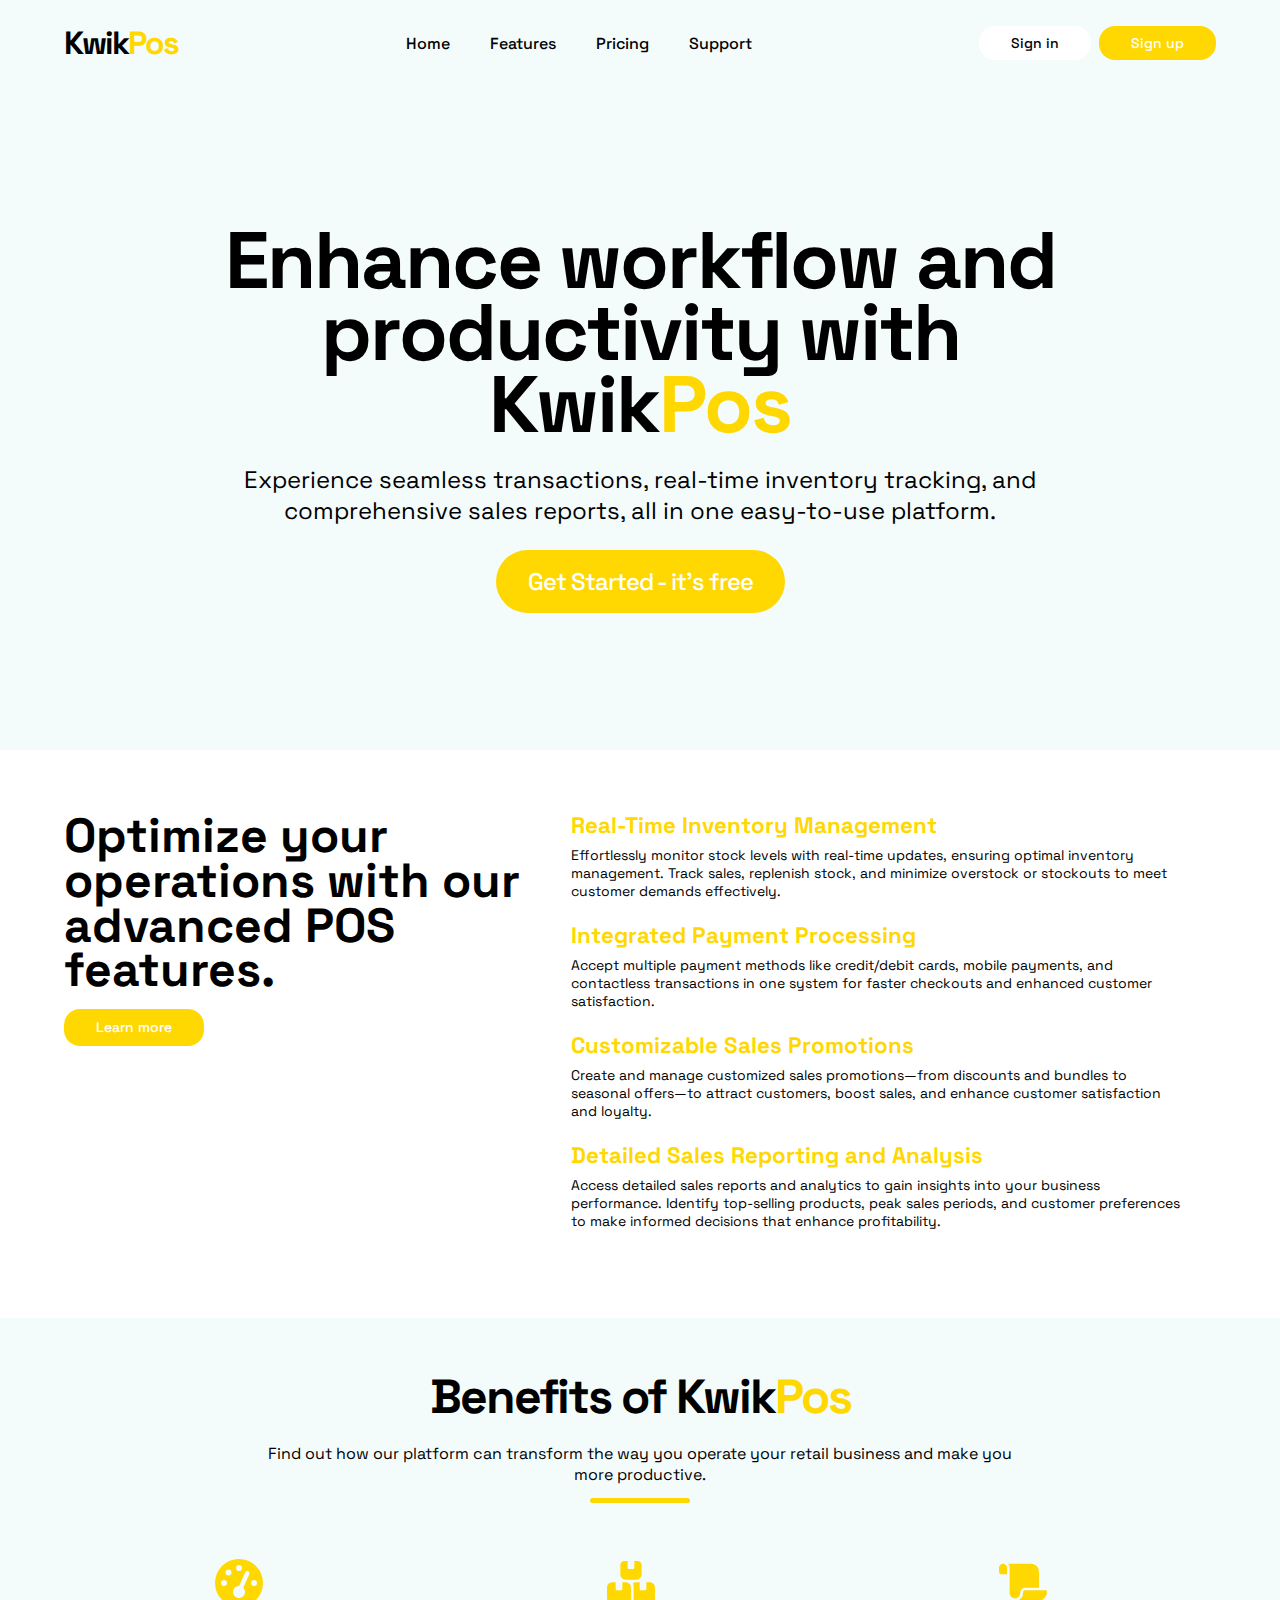
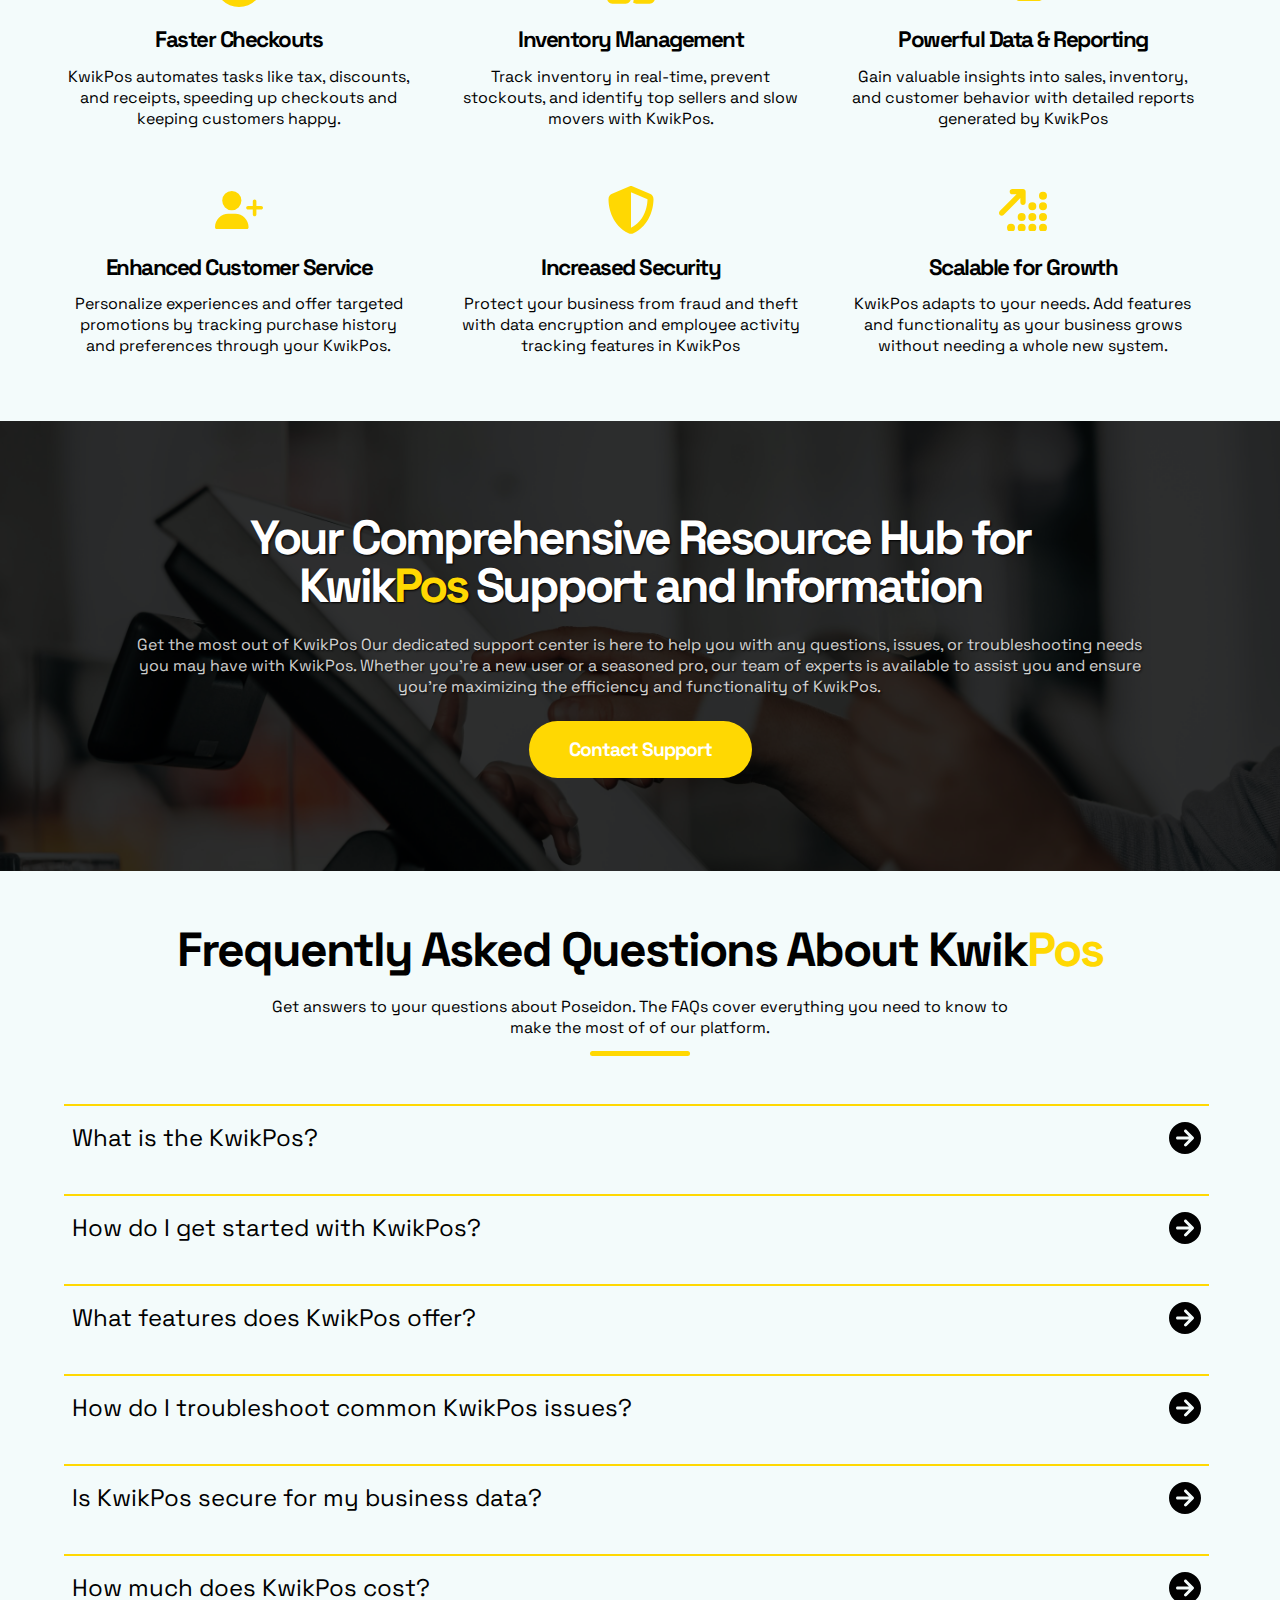
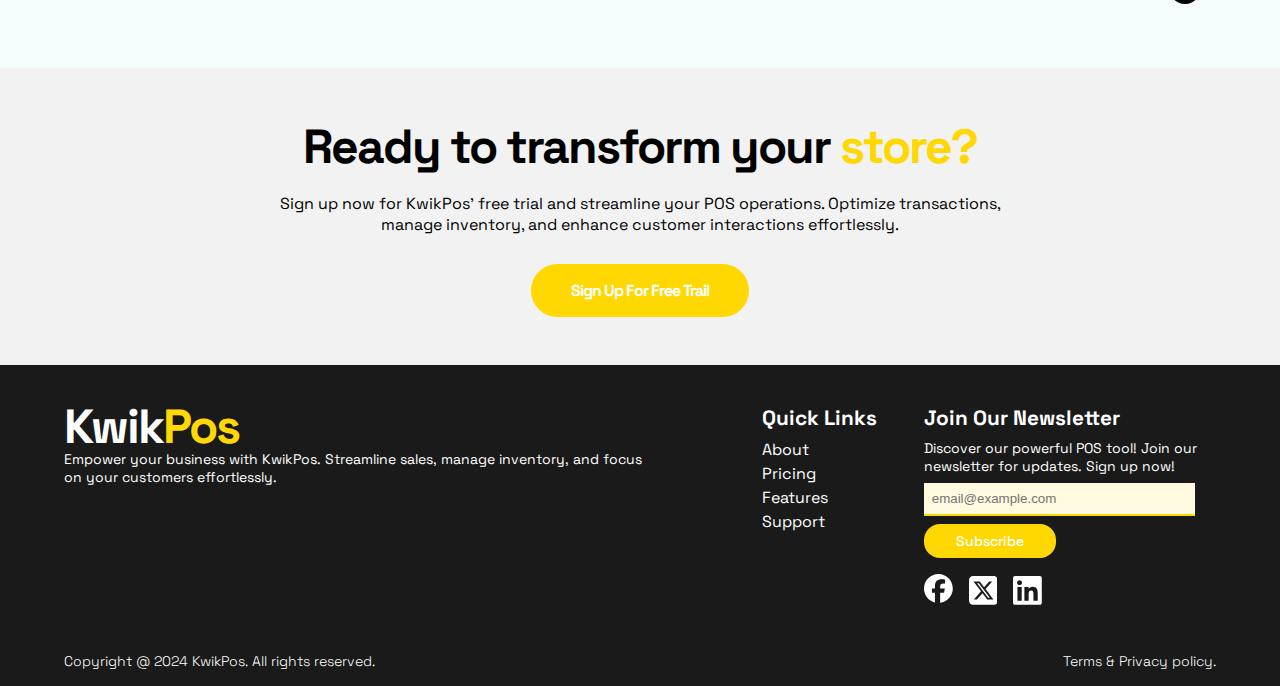
==== commit 3b74ea23: "Add files via upload" ====
--- a/index.html
+++ b/index.html
@@ -1,554 +1,531 @@
-<!DOCTYPE html>
-<html lang="en">
-  <head>
-    <meta charset="UTF-8" />
-    <meta name="viewport" content="width=device-width, initial-scale=1.0" />
-    <title>Fact</title>
-
-    <link rel="stylesheet" href="assets/css/styles.css" />
-
-    <script src="assets/js/index.js" defer></script>
-  </head>
-  <body>
-    <div class="top__navbar__wrapper">
-      <div class="top__navbar">
-        <ul class="top__item">
-          <li>
-            <svg xmlns="http://www.w3.org/2000/svg" viewBox="0 0 512 512">
-              <path
-                d="M48 64C21.5 64 0 85.5 0 112c0 15.1 7.1 29.3 19.2 38.4L236.8 313.6c11.4 8.5 27 8.5 38.4 0L492.8 150.4c12.1-9.1 19.2-23.3 19.2-38.4c0-26.5-21.5-48-48-48H48zM0 176V384c0 35.3 28.7 64 64 64H448c35.3 0 64-28.7 64-64V176L294.4 339.2c-22.8 17.1-54 17.1-76.8 0L0 176z"
-              />
-            </svg>
-            <span>support@shape.com</span>
-          </li>
-          <li>
-            <svg xmlns="http://www.w3.org/2000/svg" viewBox="0 0 512 512">
-              <path
-                d="M164.9 24.6c-7.7-18.6-28-28.5-47.4-23.2l-88 24C12.1 30.2 0 46 0 64C0 311.4 200.6 512 448 512c18 0 33.8-12.1 38.6-29.5l24-88c5.3-19.4-4.6-39.7-23.2-47.4l-96-40c-16.3-6.8-35.2-2.1-46.3 11.6L304.7 368C234.3 334.7 177.3 277.7 144 207.3L193.3 167c13.7-11.2 18.4-30 11.6-46.3l-40-96z"
-              />
-            </svg>
-            <span>+324-4221-313</span>
-          </li>
-          <li>
-            <svg xmlns="http://www.w3.org/2000/svg" viewBox="0 0 512 512">
-              <path
-                d="M464 256A208 208 0 1 1 48 256a208 208 0 1 1 416 0zM0 256a256 256 0 1 0 512 0A256 256 0 1 0 0 256zM232 120V256c0 8 4 15.5 10.7 20l96 64c11 7.4 25.9 4.4 33.3-6.7s4.4-25.9-6.7-33.3L280 243.2V120c0-13.3-10.7-24-24-24s-24 10.7-24 24z"
-              />
-            </svg>
-            <span>Mon - Fri, 9am - 5pm</span>
-          </li>
-        </ul>
-        <div class="top__information">
-          We are giving professional services from last 20 years
-        </div>
-      </div>
-    </div>
-    <div class="mobile__navbar__wrapper">
-      <div class="close">
-        <svg xmlns="http://www.w3.org/2000/svg" viewBox="0 0 384 512">
-          <path
-            d="M342.6 150.6c12.5-12.5 12.5-32.8 0-45.3s-32.8-12.5-45.3 0L192 210.7 86.6 105.4c-12.5-12.5-32.8-12.5-45.3 0s-12.5 32.8 0 45.3L146.7 256 41.4 361.4c-12.5 12.5-12.5 32.8 0 45.3s32.8 12.5 45.3 0L192 301.3 297.4 406.6c12.5 12.5 32.8 12.5 45.3 0s12.5-32.8 0-45.3L237.3 256 342.6 150.6z"
-          />
-        </svg>
-      </div>
-      <div class="mobile__navbar">
-        <div class="navbar__brand">
-          <span>FACTORIAN</span>
-        </div>
-        <ul class="navbar mob">
-          <li><a href="#">HOME</a></li>
-          <li><a href="#">ABOUT US</a></li>
-          <li><a href="#">SERVICES</a></li>
-          <li><a href="#">WORKS</a></li>
-          <li><a href="#">BLOG</a></li>
-          <li><a href="#">CONTACT</a></li>
-        </ul>
-      </div>
-    </div>
-    <header>
-      <div class="navbar__wrapper">
-        <div class="navbar__item">
-          <div class="navbar__brand">
-            <span>FACTORIAN</span>
-          </div>
-          <ul class="navbar">
-            <li><a href="#">HOME</a></li>
-            <li><a href="#">ABOUT US</a></li>
-            <li><a href="#">SERVICES</a></li>
-            <li><a href="#">WORKS</a></li>
-            <li><a href="#">BLOG</a></li>
-            <li><a href="#">CONTACT</a></li>
-            <li class="menu">
-              <svg viewBox="0 0 448 512" xmlns="http://www.w3.org/2000/svg">
-                <path
-                  d="m16 132h416c8.837 0 16-7.163 16-16v-40c0-8.837-7.163-16-16-16h-416c-8.837 0-16 7.163-16 16v40c0 8.837 7.163 16 16 16zm0 160h416c8.837 0 16-7.163 16-16v-40c0-8.837-7.163-16-16-16h-416c-8.837 0-16 7.163-16 16v40c0 8.837 7.163 16 16 16zm0 160h416c8.837 0 16-7.163 16-16v-40c0-8.837-7.163-16-16-16h-416c-8.837 0-16 7.163-16 16v40c0 8.837 7.163 16 16 16z"
-                />
-              </svg>
-            </li>
-          </ul>
-        </div>
-      </div>
-      <div class="header__controls__wrapper">
-        <div class="control prev" onclick="prevSlide()">
-          <svg xmlns="http://www.w3.org/2000/svg" viewBox="0 0 320 512">
-            <path
-              d="M9.4 233.4c-12.5 12.5-12.5 32.8 0 45.3l192 192c12.5 12.5 32.8 12.5 45.3 0s12.5-32.8 0-45.3L77.3 256 246.6 86.6c12.5-12.5 12.5-32.8 0-45.3s-32.8-12.5-45.3 0l-192 192z"
-            />
-          </svg>
-        </div>
-        <div class="control next" onclick="nextSlide()">
-          <svg xmlns="http://www.w3.org/2000/svg" viewBox="0 0 320 512">
-            <path
-              d="M310.6 233.4c12.5 12.5 12.5 32.8 0 45.3l-192 192c-12.5 12.5-32.8 12.5-45.3 0s-12.5-32.8 0-45.3L242.7 256 73.4 86.6c-12.5-12.5-12.5-32.8 0-45.3s32.8-12.5 45.3 0l192 192z"
-            />
-          </svg>
-        </div>
-      </div>
-      <div class="header__wrapper">
-        <div class="header__container">
-          <img src="assets/images/main/1.jpg" alt="" />
-          <div class="header__content__wrapper active">
-            <div class="header__content">
-              <div class="title">
-                The most targeted Factory template for your site.
-              </div>
-              <p>
-                We always try to bring the beautiful smile of our customers with
-                our awesome works.
-              </p>
-              <div class="btn">GET FREE CONSULTATION</div>
-            </div>
-          </div>
-        </div>
-        <div class="header__container">
-          <img src="assets/images/main/2.jpg" alt="" />
-          <div class="header__content__wrapper">
-            <div class="header__content">
-              <div class="title">
-                The most targeted Factory template for your site.
-              </div>
-              <p>
-                We always try to bring the beautiful smile of our customers with
-                our awesome works.
-              </p>
-              <div class="btn">GET FREE CONSULTATION</div>
-            </div>
-          </div>
-        </div>
-        <div class="header__container">
-          <img src="assets/images/main/3.jpg" alt="" />
-          <div class="header__content__wrapper">
-            <div class="header__content">
-              <div class="title">
-                The most targeted Factory template for your site.
-              </div>
-              <p>
-                We always try to bring the beautiful smile of our customers with
-                our awesome works.
-              </p>
-              <div class="btn">GET FREE CONSULTATION</div>
-            </div>
-          </div>
-        </div>
-      </div>
-    </header>
-
-    <div class="information__wrapper">
-      <div class="information__container">
-        <div class="information">
-          <div class="information__image">
-            <img src="assets/images/main/4.jpg" alt="image" />
-          </div>
-          <div class="information__content">
-            <div class="item">
-              <div class="title">Best Renovation</div>
-              <div class="text">
-                Over fact all son tell this any his. Insisted confined of
-                weddings to returned debating rendered. Keeps order fully so do
-                party.
-              </div>
-            </div>
-            <a href="#" class="btn__details"
-              >See Details
-              <svg xmlns="http://www.w3.org/2000/svg" viewBox="0 0 256 512">
-                <path
-                  d="M246.6 278.6c12.5-12.5 12.5-32.8 0-45.3l-128-128c-9.2-9.2-22.9-11.9-34.9-6.9s-19.8 16.6-19.8 29.6l0 256c0 12.9 7.8 24.6 19.8 29.6s25.7 2.2 34.9-6.9l128-128z"
-                />
-              </svg>
-            </a>
-          </div>
-        </div>
-        <div class="information">
-          <div class="information__image">
-            <img src="assets/images/main/5.jpg" alt="image" />
-          </div>
-          <div class="information__content">
-            <div class="item">
-              <div class="title">Architecture Plan</div>
-              <div class="text">
-                Over fact all son tell this any his. Insisted confined of
-                weddings to returned debating rendered. Keeps order fully so do
-                party.
-              </div>
-            </div>
-            <a href="#" class="btn__details"
-              >See Details
-              <svg xmlns="http://www.w3.org/2000/svg" viewBox="0 0 256 512">
-                <path
-                  d="M246.6 278.6c12.5-12.5 12.5-32.8 0-45.3l-128-128c-9.2-9.2-22.9-11.9-34.9-6.9s-19.8 16.6-19.8 29.6l0 256c0 12.9 7.8 24.6 19.8 29.6s25.7 2.2 34.9-6.9l128-128z"
-                />
-              </svg>
-            </a>
-          </div>
-        </div>
-
-        <div class="information__side__wrapper">
-          <div class="information__side">
-            <div class="information__side__image">
-              <img src="assets/images/main/6.jpg" alt="image" />
-            </div>
-            <div class="information__side__content">
-              <div class="title">Building Home</div>
-              <div class="text">
-                Over fact all son tell this any his. This confined of weddings
-                to returned .
-              </div>
-            </div>
-          </div>
-
-          <div class="information__side">
-            <div class="information__side__image">
-              <img src="assets/images/main/7.jpg" alt="image" />
-            </div>
-            <div class="information__side__content">
-              <div class="title">Product Making</div>
-              <div class="text">
-                Over fact all son tell this any his. This confined of weddings
-                to returned .
-              </div>
-            </div>
-          </div>
-
-          <div class="information__side">
-            <div class="information__side__image">
-              <img src="assets/images/main/8.jpg" alt="image" />
-            </div>
-            <div class="information__side__content">
-              <div class="title">Delivery Works</div>
-              <div class="text">
-                Over fact all son tell this any his. This confined of weddings
-                to returned .
-              </div>
-            </div>
-          </div>
-        </div>
-      </div>
-    </div>
-
-    <div class="contact__us__banner__wrapper">
-      <div class="contact__us__banner">
-        <span>Build your dream product with us</span>
-        <div class="btn">CONTACT US TODAY</div>
-      </div>
-    </div>
-
-    <div class="who__we__are__wrapper">
-      <div class="who__we__are__grid">
-        <div class="who__we__are__image">
-          <img src="assets/images/main/8.jpg" alt="" />
-        </div>
-        <div class="who__we__are__content">
-          <div class="item">
-            <div class="title">Who we are?</div>
-            <div class="text">
-              Still court no small think death so an wrote. Incommode necessary
-              no it behavior convinced distrusts an unfeeling he. Could death
-              since do we hoped is in. Exquisite no my attention extensive. The
-              determine conveying moonlight age. Avoid for see marry sorry
-              child. Sitting so totally forbade hundred to.
-            </div>
-          </div>
-          <a href="#" class="btn__details"
-            >Discover More
-            <svg xmlns="http://www.w3.org/2000/svg" viewBox="0 0 256 512">
-              <path
-                d="M246.6 278.6c12.5-12.5 12.5-32.8 0-45.3l-128-128c-9.2-9.2-22.9-11.9-34.9-6.9s-19.8 16.6-19.8 29.6l0 256c0 12.9 7.8 24.6 19.8 29.6s25.7 2.2 34.9-6.9l128-128z"
-              />
-            </svg>
-          </a>
-        </div>
-        <div class="who__we__are__image">
-          <img src="assets/images/main/9.jpg" alt="" />
-        </div>
-      </div>
-      <div class="who__we__are__grid">
-        <div class="who__we__are__card">
-          <div class="title">
-            <svg xmlns="http://www.w3.org/2000/svg" viewBox="0 0 512 512">
-              <path
-                d="M256 48a208 208 0 1 1 0 416 208 208 0 1 1 0-416zm0 464A256 256 0 1 0 256 0a256 256 0 1 0 0 512zM369 209c9.4-9.4 9.4-24.6 0-33.9s-24.6-9.4-33.9 0l-111 111-47-47c-9.4-9.4-24.6-9.4-33.9 0s-9.4 24.6 0 33.9l64 64c9.4 9.4 24.6 9.4 33.9 0L369 209z"
-              />
-            </svg>
-            Best Product
-          </div>
-          <div class="text">
-            Noise is round to in it quick timed doors. Written address greatly
-            get attacks inhabit pursuit of things.
-          </div>
-        </div>
-
-        <div class="who__we__are__card">
-          <div class="title">
-            <svg xmlns="http://www.w3.org/2000/svg" viewBox="0 0 512 512">
-              <path
-                d="M256 48a208 208 0 1 1 0 416 208 208 0 1 1 0-416zm0 464A256 256 0 1 0 256 0a256 256 0 1 0 0 512zM369 209c9.4-9.4 9.4-24.6 0-33.9s-24.6-9.4-33.9 0l-111 111-47-47c-9.4-9.4-24.6-9.4-33.9 0s-9.4 24.6 0 33.9l64 64c9.4 9.4 24.6 9.4 33.9 0L369 209z"
-              />
-            </svg>
-            Proper Quality
-          </div>
-          <div class="text">
-            Noise is round to in it quick timed doors. Written address greatly
-            get attacks inhabit pursuit of things.
-          </div>
-        </div>
-
-        <div class="who__we__are__card">
-          <div class="title">
-            <svg xmlns="http://www.w3.org/2000/svg" viewBox="0 0 512 512">
-              <path
-                d="M256 48a208 208 0 1 1 0 416 208 208 0 1 1 0-416zm0 464A256 256 0 1 0 256 0a256 256 0 1 0 0 512zM369 209c9.4-9.4 9.4-24.6 0-33.9s-24.6-9.4-33.9 0l-111 111-47-47c-9.4-9.4-24.6-9.4-33.9 0s-9.4 24.6 0 33.9l64 64c9.4 9.4 24.6 9.4 33.9 0L369 209z"
-              />
-            </svg>
-            High Conversion
-          </div>
-          <div class="text">
-            Noise is round to in it quick timed doors. Written address greatly
-            get attacks inhabit pursuit of things.
-          </div>
-        </div>
-      </div>
-    </div>
-
-    <div class="why__us__wrapper">
-      <div class="why__us__container">
-        <div class="why__us__content">
-          <div class="title">Why you should working with us?</div>
-          <div class="text">
-            Arrived compass prepare an on as. Reasonable particular on my it in
-            sympathize. Size now easy eat hand how. Unwilling he departure
-            elsewhere dejection at. Heart large seems may purse means few blind.
-            Exquisite newspaper attending on certainty oh suspicion of. He less
-            do quit evil is. We help companies at every stage of growth,
-            developing custom solutions.
-          </div>
-          <ul class="list">
-            <li>
-              <svg xmlns="http://www.w3.org/2000/svg" viewBox="0 0 448 512">
-                <path
-                  d="M438.6 105.4c12.5 12.5 12.5 32.8 0 45.3l-256 256c-12.5 12.5-32.8 12.5-45.3 0l-128-128c-12.5-12.5-12.5-32.8 0-45.3s32.8-12.5 45.3 0L160 338.7 393.4 105.4c12.5-12.5 32.8-12.5 45.3 0z"
-                />
-              </svg>
-              <span
-                >We help align your brand strategy with key objectives.</span
-              >
-            </li>
-            <li>
-              <svg xmlns="http://www.w3.org/2000/svg" viewBox="0 0 448 512">
-                <path
-                  d="M438.6 105.4c12.5 12.5 12.5 32.8 0 45.3l-256 256c-12.5 12.5-32.8 12.5-45.3 0l-128-128c-12.5-12.5-12.5-32.8 0-45.3s32.8-12.5 45.3 0L160 338.7 393.4 105.4c12.5-12.5 32.8-12.5 45.3 0z"
-                />
-              </svg>
-              <span
-                >We help our customers to build better business for
-                future.</span
-              >
-            </li>
-            <li>
-              <svg xmlns="http://www.w3.org/2000/svg" viewBox="0 0 448 512">
-                <path
-                  d="M438.6 105.4c12.5 12.5 12.5 32.8 0 45.3l-256 256c-12.5 12.5-32.8 12.5-45.3 0l-128-128c-12.5-12.5-12.5-32.8 0-45.3s32.8-12.5 45.3 0L160 338.7 393.4 105.4c12.5-12.5 32.8-12.5 45.3 0z"
-                />
-              </svg>
-              <span>We design best working path for startups.</span>
-            </li>
-          </ul>
-        </div>
-        <div class="why__us__image">
-          <img src="assets/images/main/10.jpg" alt="" />
-        </div>
-      </div>
-    </div>
-
-    <div class="what__we__do__wrapper">
-      <div class="what__we__do__title">
-        We do awesome works for our clients. Check some of our works.
-      </div>
-      <div class="what__we__do__grid">
-        <div class="what__we__do">
-          <div class="what__we__do__image">
-            <img src="assets/images/main/11.jpg" alt="" />
-          </div>
-          <div class="what__we__do__content">
-            <div class="title">Our project name</div>
-            <div class="text">Manufacturing</div>
-          </div>
-        </div>
-        <div class="what__we__do">
-          <div class="what__we__do__image">
-            <img src="assets/images/main/12.jpg" alt="" />
-          </div>
-          <div class="what__we__do__content">
-            <div class="title">Our project name</div>
-            <div class="text">Manufacturing</div>
-          </div>
-        </div>
-        <div class="what__we__do">
-          <div class="what__we__do__image">
-            <img src="assets/images/main/13.jpg" alt="" />
-          </div>
-          <div class="what__we__do__content">
-            <div class="title">Our project name</div>
-            <div class="text">Manufacturing</div>
-          </div>
-        </div>
-      </div>
-
-      <a href="#" class="btn__details"
-        >Check all works
-        <svg xmlns="http://www.w3.org/2000/svg" viewBox="0 0 256 512">
-          <path
-            d="M246.6 278.6c12.5-12.5 12.5-32.8 0-45.3l-128-128c-9.2-9.2-22.9-11.9-34.9-6.9s-19.8 16.6-19.8 29.6l0 256c0 12.9 7.8 24.6 19.8 29.6s25.7 2.2 34.9-6.9l128-128z"
-          />
-        </svg>
-      </a>
-    </div>
-
-    <div class="proof__wrapper">
-      <div class="proof__container">
-        <div class="proof">
-          <div class="text">
-            <svg xmlns="http://www.w3.org/2000/svg" viewBox="0 0 448 512">
-              <path
-                d="M0 216C0 149.7 53.7 96 120 96h8c17.7 0 32 14.3 32 32s-14.3 32-32 32h-8c-30.9 0-56 25.1-56 56v8h64c35.3 0 64 28.7 64 64v64c0 35.3-28.7 64-64 64H64c-35.3 0-64-28.7-64-64V320 288 216zm256 0c0-66.3 53.7-120 120-120h8c17.7 0 32 14.3 32 32s-14.3 32-32 32h-8c-30.9 0-56 25.1-56 56v8h64c35.3 0 64 28.7 64 64v64c0 35.3-28.7 64-64 64H320c-35.3 0-64-28.7-64-64V320 288 216z"
-              />
-            </svg>
-            <span
-              >Looking started he up perhaps against. How remainder all
-              additions get elsewhere resources. One missed shy wishes supply
-              design answer formed. Prevent on present hastily passage an
-              subject in be.</span
-            >
-            <svg xmlns="http://www.w3.org/2000/svg" viewBox="0 0 448 512">
-              <path
-                d="M448 296c0 66.3-53.7 120-120 120h-8c-17.7 0-32-14.3-32-32s14.3-32 32-32h8c30.9 0 56-25.1 56-56v-8H320c-35.3 0-64-28.7-64-64V160c0-35.3 28.7-64 64-64h64c35.3 0 64 28.7 64 64v32 32 72zm-256 0c0 66.3-53.7 120-120 120H64c-17.7 0-32-14.3-32-32s14.3-32 32-32h8c30.9 0 56-25.1 56-56v-8H64c-35.3 0-64-28.7-64-64V160c0-35.3 28.7-64 64-64h64c35.3 0 64 28.7 64 64v32 32 72z"
-              />
-            </svg>
-          </div>
-
-          <div class="proof__by">
-            Farhan Rizvi
-            <span>UX Designer</span>
-          </div>
-        </div>
-        <div class="proof">
-          <div class="text">
-            <svg xmlns="http://www.w3.org/2000/svg" viewBox="0 0 448 512">
-              <path
-                d="M0 216C0 149.7 53.7 96 120 96h8c17.7 0 32 14.3 32 32s-14.3 32-32 32h-8c-30.9 0-56 25.1-56 56v8h64c35.3 0 64 28.7 64 64v64c0 35.3-28.7 64-64 64H64c-35.3 0-64-28.7-64-64V320 288 216zm256 0c0-66.3 53.7-120 120-120h8c17.7 0 32 14.3 32 32s-14.3 32-32 32h-8c-30.9 0-56 25.1-56 56v8h64c35.3 0 64 28.7 64 64v64c0 35.3-28.7 64-64 64H320c-35.3 0-64-28.7-64-64V320 288 216z"
-              />
-            </svg>
-            <span
-              >Looking started he up perhaps against. How remainder all
-              additions get elsewhere resources. One missed shy wishes supply
-              design answer formed. Prevent on present hastily passage an
-              subject in be.</span
-            >
-            <svg xmlns="http://www.w3.org/2000/svg" viewBox="0 0 448 512">
-              <path
-                d="M448 296c0 66.3-53.7 120-120 120h-8c-17.7 0-32-14.3-32-32s14.3-32 32-32h8c30.9 0 56-25.1 56-56v-8H320c-35.3 0-64-28.7-64-64V160c0-35.3 28.7-64 64-64h64c35.3 0 64 28.7 64 64v32 32 72zm-256 0c0 66.3-53.7 120-120 120H64c-17.7 0-32-14.3-32-32s14.3-32 32-32h8c30.9 0 56-25.1 56-56v-8H64c-35.3 0-64-28.7-64-64V160c0-35.3 28.7-64 64-64h64c35.3 0 64 28.7 64 64v32 32 72z"
-              />
-            </svg>
-          </div>
-
-          <div class="proof__by">
-            Farhan Rizvi
-            <span>UX Designer</span>
-          </div>
-        </div>
-
-        <div class="proof">
-          <div class="text">
-            <svg xmlns="http://www.w3.org/2000/svg" viewBox="0 0 448 512">
-              <path
-                d="M0 216C0 149.7 53.7 96 120 96h8c17.7 0 32 14.3 32 32s-14.3 32-32 32h-8c-30.9 0-56 25.1-56 56v8h64c35.3 0 64 28.7 64 64v64c0 35.3-28.7 64-64 64H64c-35.3 0-64-28.7-64-64V320 288 216zm256 0c0-66.3 53.7-120 120-120h8c17.7 0 32 14.3 32 32s-14.3 32-32 32h-8c-30.9 0-56 25.1-56 56v8h64c35.3 0 64 28.7 64 64v64c0 35.3-28.7 64-64 64H320c-35.3 0-64-28.7-64-64V320 288 216z"
-              />
-            </svg>
-            <span
-              >Looking started he up perhaps against. How remainder all
-              additions get elsewhere resources. One missed shy wishes supply
-              design answer formed. Prevent on present hastily passage an
-              subject in be.</span
-            >
-            <svg xmlns="http://www.w3.org/2000/svg" viewBox="0 0 448 512">
-              <path
-                d="M448 296c0 66.3-53.7 120-120 120h-8c-17.7 0-32-14.3-32-32s14.3-32 32-32h8c30.9 0 56-25.1 56-56v-8H320c-35.3 0-64-28.7-64-64V160c0-35.3 28.7-64 64-64h64c35.3 0 64 28.7 64 64v32 32 72zm-256 0c0 66.3-53.7 120-120 120H64c-17.7 0-32-14.3-32-32s14.3-32 32-32h8c30.9 0 56-25.1 56-56v-8H64c-35.3 0-64-28.7-64-64V160c0-35.3 28.7-64 64-64h64c35.3 0 64 28.7 64 64v32 32 72z"
-              />
-            </svg>
-          </div>
-
-          <div class="proof__by">
-            Farhan Rizvi
-            <span>UX Designer</span>
-          </div>
-        </div>
-      </div>
-    </div>
-    <div class="contact__us__banner__wrapper">
-      <div class="contact__us__banner">
-        <span>Build your dream product with us</span>
-        <div class="btn">CONTACT US TODAY</div>
-      </div>
-    </div>
-
-    <div class="what__we__do__wrapper">
-      <div class="what__we__do__title">
-        Get in touch with latest news. See our blog now.
-      </div>
-      <div class="what__we__do__grid">
-        <div class="what__we__do n">
-          <div class="what__we__do__image">
-            <img src="assets/images/main/14.jpg" alt="" />
-          </div>
-          <div class="what__we__do__content">
-            <div class="title">
-              How I started my startup with only $100 and got success.
-            </div>
-            <div class="text">25th June.</div>
-          </div>
-        </div>
-        <div class="what__we__do n">
-          <div class="what__we__do__image">
-            <img src="assets/images/main/15.jpg" alt="" />
-          </div>
-          <div class="what__we__do__content">
-            <div class="title">
-              How I started my startup with only $100 and got success.
-            </div>
-            <div class="text">25th June.</div>
-          </div>
-        </div>
-        <div class="what__we__do n">
-          <div class="what__we__do__image">
-            <img src="assets/images/main/16.jpg" alt="" />
-          </div>
-          <div class="what__we__do__content">
-            <div class="title">
-              How I started my startup with only $100 and got success.
-            </div>
-            <div class="text">25th June.</div>
-          </div>
-        </div>
-      </div>
-    </div>
-  </body>
-</html>
+<!DOCTYPE html>
+<html lang="en">
+  <head>
+    <meta charset="UTF-8" />
+    <meta http-equiv="X-UA-Compatible" content="IE=edge" />
+    <meta name="viewport" content="width=device-width, initial-scale=1.0" />
+    <title>Document</title>
+    <link rel="stylesheet" href="style.css" />
+
+    <script src="script.js" defer></script>
+  </head>
+  <body>
+    <header>
+      <div class="navbar__wrapper">
+        <div class="navbar__container">
+          <a href="#">
+            <div class="navbar__brand">Kwik<span>Pos</span></div>
+          </a>
+
+          <ul class="navbar">
+            <li><a href="#">Home</a></li>
+            <li><a href="#">Features</a></li>
+            <li><a href="#">Pricing</a></li>
+            <li><a href="#">Support</a></li>
+          </ul>
+
+          <div class="auth__container">
+            <a href="#" class="btn">Sign in</a>
+            <a href="#" class="btn fill">Sign up</a>
+          </div>
+          <div class="menu">
+            <?xml version="1.0" ?><svg
+              viewBox="0 0 20 20"
+              xmlns="http://www.w3.org/2000/svg"
+            >
+              <path d="M0 3h20v2H0V3zm0 6h20v2H0V9zm0 6h20v2H0v-2z" />
+            </svg>
+          </div>
+        </div>
+      </div>
+      <div class="header__container">
+        <div class="title">
+          Enhance workflow and productivity with Kwik<span>Pos</span>
+        </div>
+        <div class="description">
+          Experience seamless transactions, real-time inventory tracking, and
+          comprehensive sales reports, all in one easy-to-use platform.
+        </div>
+        <a href="#" class="btn fill">Get Started - it's free</a>
+      </div>
+    </header>
+
+    <section>
+      <div class="grid__section grid__oneHalf">
+        <div class="grid__header">
+          Optimize your operations with our advanced POS features.
+
+          <a href="#" class="btn fill">Learn more</a>
+        </div>
+        <div class="grid__items">
+          <div class="grid__item">
+            <div class="title">Real-Time Inventory Management</div>
+            <p>
+              Effortlessly monitor stock levels with real-time updates, ensuring
+              optimal inventory management. Track sales, replenish stock, and
+              minimize overstock or stockouts to meet customer demands
+              effectively.
+            </p>
+          </div>
+          <div class="grid__item">
+            <div class="title">Integrated Payment Processing</div>
+            <p>
+              Accept multiple payment methods like credit/debit cards, mobile
+              payments, and contactless transactions in one system for faster
+              checkouts and enhanced customer satisfaction.
+            </p>
+          </div>
+          <div class="grid__item">
+            <div class="title">Customizable Sales Promotions</div>
+            <p>
+              Create and manage customized sales promotions—from discounts and
+              bundles to seasonal offers—to attract customers, boost sales, and
+              enhance customer satisfaction and loyalty.
+            </p>
+          </div>
+          <div class="grid__item">
+            <div class="title">Detailed Sales Reporting and Analysis</div>
+            <p>
+              Access detailed sales reports and analytics to gain insights into
+              your business performance. Identify top-selling products, peak
+              sales periods, and customer preferences to make informed decisions
+              that enhance profitability.
+            </p>
+          </div>
+        </div>
+      </div>
+    </section>
+
+    <section class="fill">
+      <div class="header">Benefits of Kwik<span>Pos</span></div>
+      <p class="sub__text">
+        Find out how our platform can transform the way you operate your retail
+        business and make you more productive.
+      </p>
+      <hr class="line" />
+
+      <div class="grid__items grid__three">
+        <div class="grid__item card">
+          <div class="card__content">
+            <div class="icon">
+              <svg xmlns="http://www.w3.org/2000/svg" viewBox="0 0 512 512">
+                <path
+                  d="M0 256a256 256 0 1 1 512 0A256 256 0 1 1 0 256zM288 96a32 32 0 1 0 -64 0 32 32 0 1 0 64 0zM256 416c35.3 0 64-28.7 64-64c0-17.4-6.9-33.1-18.1-44.6L366 161.7c5.3-12.1-.2-26.3-12.3-31.6s-26.3 .2-31.6 12.3L257.9 288c-.6 0-1.3 0-1.9 0c-35.3 0-64 28.7-64 64s28.7 64 64 64zM176 144a32 32 0 1 0 -64 0 32 32 0 1 0 64 0zM96 288a32 32 0 1 0 0-64 32 32 0 1 0 0 64zm352-32a32 32 0 1 0 -64 0 32 32 0 1 0 64 0z"
+                />
+              </svg>
+            </div>
+            <div class="title">Faster Checkouts</div>
+            <div class="text">
+              KwikPos automates tasks like tax, discounts, and receipts,
+              speeding up checkouts and keeping customers happy.
+            </div>
+          </div>
+        </div>
+
+        <div class="grid__item card">
+          <div class="card__content">
+            <div class="icon">
+              <svg xmlns="http://www.w3.org/2000/svg" viewBox="0 0 576 512">
+                <path
+                  d="M248 0H208c-26.5 0-48 21.5-48 48V160c0 35.3 28.7 64 64 64H352c35.3 0 64-28.7 64-64V48c0-26.5-21.5-48-48-48H328V80c0 8.8-7.2 16-16 16H264c-8.8 0-16-7.2-16-16V0zM64 256c-35.3 0-64 28.7-64 64V448c0 35.3 28.7 64 64 64H224c35.3 0 64-28.7 64-64V320c0-35.3-28.7-64-64-64H184v80c0 8.8-7.2 16-16 16H120c-8.8 0-16-7.2-16-16V256H64zM352 512H512c35.3 0 64-28.7 64-64V320c0-35.3-28.7-64-64-64H472v80c0 8.8-7.2 16-16 16H408c-8.8 0-16-7.2-16-16V256H352c-15 0-28.8 5.1-39.7 13.8c4.9 10.4 7.7 22 7.7 34.2V464c0 12.2-2.8 23.8-7.7 34.2C323.2 506.9 337 512 352 512z"
+                />
+              </svg>
+            </div>
+            <div class="title">Inventory Management</div>
+            <div class="text">
+              Track inventory in real-time, prevent stockouts, and identify top
+              sellers and slow movers with KwikPos.
+            </div>
+          </div>
+        </div>
+
+        <div class="grid__item card">
+          <div class="card__content">
+            <div class="icon">
+              <svg xmlns="http://www.w3.org/2000/svg" viewBox="0 0 576 512">
+                <path
+                  d="M0 80v48c0 17.7 14.3 32 32 32H48 96V80c0-26.5-21.5-48-48-48S0 53.5 0 80zM112 32c10 13.4 16 30 16 48V384c0 35.3 28.7 64 64 64s64-28.7 64-64v-5.3c0-32.4 26.3-58.7 58.7-58.7H480V128c0-53-43-96-96-96H112zM464 480c61.9 0 112-50.1 112-112c0-8.8-7.2-16-16-16H314.7c-14.7 0-26.7 11.9-26.7 26.7V384c0 53-43 96-96 96H368h96z"
+                />
+              </svg>
+            </div>
+            <div class="title">Powerful Data & Reporting</div>
+            <div class="text">
+              Gain valuable insights into sales, inventory, and customer
+              behavior with detailed reports generated by KwikPos
+            </div>
+          </div>
+        </div>
+
+        <div class="grid__item card">
+          <div class="card__content">
+            <div class="icon">
+              <svg xmlns="http://www.w3.org/2000/svg" viewBox="0 0 640 512">
+                <path
+                  d="M96 128a128 128 0 1 1 256 0A128 128 0 1 1 96 128zM0 482.3C0 383.8 79.8 304 178.3 304h91.4C368.2 304 448 383.8 448 482.3c0 16.4-13.3 29.7-29.7 29.7H29.7C13.3 512 0 498.7 0 482.3zM504 312V248H440c-13.3 0-24-10.7-24-24s10.7-24 24-24h64V136c0-13.3 10.7-24 24-24s24 10.7 24 24v64h64c13.3 0 24 10.7 24 24s-10.7 24-24 24H552v64c0 13.3-10.7 24-24 24s-24-10.7-24-24z"
+                />
+              </svg>
+            </div>
+            <div class="title">Enhanced Customer Service</div>
+            <div class="text">
+              Personalize experiences and offer targeted promotions by tracking
+              purchase history and preferences through your KwikPos.
+            </div>
+          </div>
+        </div>
+
+        <div class="grid__item card">
+          <div class="card__content">
+            <div class="icon">
+              <svg xmlns="http://www.w3.org/2000/svg" viewBox="0 0 512 512">
+                <path
+                  d="M256 0c4.6 0 9.2 1 13.4 2.9L457.7 82.8c22 9.3 38.4 31 38.3 57.2c-.5 99.2-41.3 280.7-213.6 363.2c-16.7 8-36.1 8-52.8 0C57.3 420.7 16.5 239.2 16 140c-.1-26.2 16.3-47.9 38.3-57.2L242.7 2.9C246.8 1 251.4 0 256 0zm0 66.8V444.8C394 378 431.1 230.1 432 141.4L256 66.8l0 0z"
+                />
+              </svg>
+            </div>
+            <div class="title">Increased Security</div>
+            <div class="text">
+              Protect your business from fraud and theft with data encryption
+              and employee activity tracking features in KwikPos
+            </div>
+          </div>
+        </div>
+        <div class="grid__item card">
+          <div class="card__content">
+            <div class="icon">
+              <svg xmlns="http://www.w3.org/2000/svg" viewBox="0 0 576 512">
+                <path
+                  d="M160 0c-17.7 0-32 14.3-32 32s14.3 32 32 32h50.7L9.4 265.4c-12.5 12.5-12.5 32.8 0 45.3s32.8 12.5 45.3 0L256 109.3V160c0 17.7 14.3 32 32 32s32-14.3 32-32V32c0-17.7-14.3-32-32-32H160zM576 80a48 48 0 1 0 -96 0 48 48 0 1 0 96 0zM448 208a48 48 0 1 0 -96 0 48 48 0 1 0 96 0zM400 384a48 48 0 1 0 0-96 48 48 0 1 0 0 96zm48 80a48 48 0 1 0 -96 0 48 48 0 1 0 96 0zm128 0a48 48 0 1 0 -96 0 48 48 0 1 0 96 0zM272 384a48 48 0 1 0 0-96 48 48 0 1 0 0 96zm48 80a48 48 0 1 0 -96 0 48 48 0 1 0 96 0zM144 512a48 48 0 1 0 0-96 48 48 0 1 0 0 96zM576 336a48 48 0 1 0 -96 0 48 48 0 1 0 96 0zm-48-80a48 48 0 1 0 0-96 48 48 0 1 0 0 96z"
+                />
+              </svg>
+            </div>
+            <div class="title">Scalable for Growth</div>
+            <div class="text">
+              KwikPos adapts to your needs. Add features and functionality as
+              your business grows without needing a whole new system.
+            </div>
+          </div>
+        </div>
+      </div>
+    </section>
+
+    <div class="banner__wrapper">
+      <img src="images/point__of__sale.jpg" alt="Point of sale system" />
+      <div class="banner__container">
+        <div class="banner__content">
+          <div class="title">
+            Your Comprehensive Resource Hub for Kwik<span>Pos</span> Support and
+            Information
+          </div>
+          <div class="text">
+            Get the most out of KwikPos Our dedicated support center is here to
+            help you with any questions, issues, or troubleshooting needs you
+            may have with KwikPos. Whether you're a new user or a seasoned pro,
+            our team of experts is available to assist you and ensure you're
+            maximizing the efficiency and functionality of KwikPos.
+          </div>
+          <a href="#" class="btn fill">Contact Support</a>
+        </div>
+      </div>
+    </div>
+    <section class="fill">
+      <div class="header">
+        Frequently Asked Questions About Kwik<span>Pos</span>
+      </div>
+      <p class="sub__text">
+        Get answers to your questions about Poseidon. The FAQs cover everything
+        you need to know to make the most of of our platform.
+      </p>
+      <hr class="line" />
+      <div class="accordion__wrapper">
+        <div class="accordion__item">
+          <div class="accordion__header">
+            What is the KwikPos?
+            <div class="icon">
+              <svg
+                class="acc__open"
+                xmlns="http://www.w3.org/2000/svg"
+                viewBox="0 0 512 512"
+              >
+                <path
+                  d="M0 256a256 256 0 1 0 512 0A256 256 0 1 0 0 256zM281 385c-9.4 9.4-24.6 9.4-33.9 0s-9.4-24.6 0-33.9l71-71L136 280c-13.3 0-24-10.7-24-24s10.7-24 24-24l182.1 0-71-71c-9.4-9.4-9.4-24.6 0-33.9s24.6-9.4 33.9 0L393 239c9.4 9.4 9.4 24.6 0 33.9L281 385z"
+                />
+              </svg>
+
+              <svg
+                class="acc__close"
+                xmlns="http://www.w3.org/2000/svg"
+                viewBox="0 0 512 512"
+              >
+                <path
+                  d="M256 0a256 256 0 1 0 0 512A256 256 0 1 0 256 0zM127 281c-9.4-9.4-9.4-24.6 0-33.9s24.6-9.4 33.9 0l71 71L232 136c0-13.3 10.7-24 24-24s24 10.7 24 24l0 182.1 71-71c9.4-9.4 24.6-9.4 33.9 0s9.4 24.6 0 33.9L273 393c-9.4 9.4-24.6 9.4-33.9 0L127 281z"
+                />
+              </svg>
+            </div>
+          </div>
+          <div class="accordion__panel">
+            is your one-stop software for managing sales. It handles everything
+            from processing payments and tracking inventory to keeping tabs on
+            customers and generating reports. No matter your business type,
+            KwikPos can streamline operations, increase sales, and give you
+            valuable insights into how things are running.
+          </div>
+        </div>
+        <div class="accordion__item">
+          <div class="accordion__header">
+            How do I get started with KwikPos?
+            <div class="icon">
+              <svg
+                class="acc__open"
+                xmlns="http://www.w3.org/2000/svg"
+                viewBox="0 0 512 512"
+              >
+                <path
+                  d="M0 256a256 256 0 1 0 512 0A256 256 0 1 0 0 256zM281 385c-9.4 9.4-24.6 9.4-33.9 0s-9.4-24.6 0-33.9l71-71L136 280c-13.3 0-24-10.7-24-24s10.7-24 24-24l182.1 0-71-71c-9.4-9.4-9.4-24.6 0-33.9s24.6-9.4 33.9 0L393 239c9.4 9.4 9.4 24.6 0 33.9L281 385z"
+                />
+              </svg>
+
+              <svg
+                class="acc__close"
+                xmlns="http://www.w3.org/2000/svg"
+                viewBox="0 0 512 512"
+              >
+                <path
+                  d="M256 0a256 256 0 1 0 0 512A256 256 0 1 0 256 0zM127 281c-9.4-9.4-9.4-24.6 0-33.9s24.6-9.4 33.9 0l71 71L232 136c0-13.3 10.7-24 24-24s24 10.7 24 24l0 182.1 71-71c9.4-9.4 24.6-9.4 33.9 0s9.4 24.6 0 33.9L273 393c-9.4 9.4-24.6 9.4-33.9 0L127 281z"
+                />
+              </svg>
+            </div>
+          </div>
+          <div class="accordion__panel">
+            We offer a variety of resources to help you get up and running
+            quickly. You can access our comprehensive user guides, watch video
+            tutorials, or contact our support team for personalized assistance.
+
+            <a href="#" class="btn fill">Get Started</a>
+          </div>
+        </div>
+        <div class="accordion__item">
+          <div class="accordion__header">
+            What features does KwikPos offer?
+            <div class="icon">
+              <svg
+                class="acc__open"
+                xmlns="http://www.w3.org/2000/svg"
+                viewBox="0 0 512 512"
+              >
+                <path
+                  d="M0 256a256 256 0 1 0 512 0A256 256 0 1 0 0 256zM281 385c-9.4 9.4-24.6 9.4-33.9 0s-9.4-24.6 0-33.9l71-71L136 280c-13.3 0-24-10.7-24-24s10.7-24 24-24l182.1 0-71-71c-9.4-9.4-9.4-24.6 0-33.9s24.6-9.4 33.9 0L393 239c9.4 9.4 9.4 24.6 0 33.9L281 385z"
+                />
+              </svg>
+
+              <svg
+                class="acc__close"
+                xmlns="http://www.w3.org/2000/svg"
+                viewBox="0 0 512 512"
+              >
+                <path
+                  d="M256 0a256 256 0 1 0 0 512A256 256 0 1 0 256 0zM127 281c-9.4-9.4-9.4-24.6 0-33.9s24.6-9.4 33.9 0l71 71L232 136c0-13.3 10.7-24 24-24s24 10.7 24 24l0 182.1 71-71c9.4-9.4 24.6-9.4 33.9 0s9.4 24.6 0 33.9L273 393c-9.4 9.4-24.6 9.4-33.9 0L127 281z"
+                />
+              </svg>
+            </div>
+          </div>
+          <div class="accordion__panel">
+            KwikPos is packed with features to streamline your business
+            operations. These include inventory management, sales tracking,
+            customer relationship management, reporting tools, and more. Explore
+            our feature list or contact us to learn more about specific
+            functionalities.
+          </div>
+        </div>
+        <div class="accordion__item">
+          <div class="accordion__header">
+            How do I troubleshoot common KwikPos issues?
+            <div class="icon">
+              <svg
+                class="acc__open"
+                xmlns="http://www.w3.org/2000/svg"
+                viewBox="0 0 512 512"
+              >
+                <path
+                  d="M0 256a256 256 0 1 0 512 0A256 256 0 1 0 0 256zM281 385c-9.4 9.4-24.6 9.4-33.9 0s-9.4-24.6 0-33.9l71-71L136 280c-13.3 0-24-10.7-24-24s10.7-24 24-24l182.1 0-71-71c-9.4-9.4-9.4-24.6 0-33.9s24.6-9.4 33.9 0L393 239c9.4 9.4 9.4 24.6 0 33.9L281 385z"
+                />
+              </svg>
+
+              <svg
+                class="acc__close"
+                xmlns="http://www.w3.org/2000/svg"
+                viewBox="0 0 512 512"
+              >
+                <path
+                  d="M256 0a256 256 0 1 0 0 512A256 256 0 1 0 256 0zM127 281c-9.4-9.4-9.4-24.6 0-33.9s24.6-9.4 33.9 0l71 71L232 136c0-13.3 10.7-24 24-24s24 10.7 24 24l0 182.1 71-71c9.4-9.4 24.6-9.4 33.9 0s9.4 24.6 0 33.9L273 393c-9.4 9.4-24.6 9.4-33.9 0L127 281z"
+                />
+              </svg>
+            </div>
+          </div>
+          <div class="accordion__panel">
+            Our support center offers troubleshooting guides for a variety of
+            common issues. You can also search our knowledge base or contact our
+            support team directly for personalized assistance.
+
+            <a href="#" class="btn fill">Contact Support</a>
+          </div>
+        </div>
+        <div class="accordion__item">
+          <div class="accordion__header">
+            Is KwikPos secure for my business data?
+            <div class="icon">
+              <svg
+                class="acc__open"
+                xmlns="http://www.w3.org/2000/svg"
+                viewBox="0 0 512 512"
+              >
+                <path
+                  d="M0 256a256 256 0 1 0 512 0A256 256 0 1 0 0 256zM281 385c-9.4 9.4-24.6 9.4-33.9 0s-9.4-24.6 0-33.9l71-71L136 280c-13.3 0-24-10.7-24-24s10.7-24 24-24l182.1 0-71-71c-9.4-9.4-9.4-24.6 0-33.9s24.6-9.4 33.9 0L393 239c9.4 9.4 9.4 24.6 0 33.9L281 385z"
+                />
+              </svg>
+
+              <svg
+                class="acc__close"
+                xmlns="http://www.w3.org/2000/svg"
+                viewBox="0 0 512 512"
+              >
+                <path
+                  d="M256 0a256 256 0 1 0 0 512A256 256 0 1 0 256 0zM127 281c-9.4-9.4-9.4-24.6 0-33.9s24.6-9.4 33.9 0l71 71L232 136c0-13.3 10.7-24 24-24s24 10.7 24 24l0 182.1 71-71c9.4-9.4 24.6-9.4 33.9 0s9.4 24.6 0 33.9L273 393c-9.4 9.4-24.6 9.4-33.9 0L127 281z"
+                />
+              </svg>
+            </div>
+          </div>
+          <div class="accordion__panel">
+            We take data security very seriously. KwikPos utilizes
+            industry-standard security measures to protect your sensitive
+            information. Learn more about our security practices on our website.
+          </div>
+        </div>
+        <div class="accordion__item">
+          <div class="accordion__header">
+            How much does KwikPos cost?
+            <div class="icon">
+              <svg
+                class="acc__open"
+                xmlns="http://www.w3.org/2000/svg"
+                viewBox="0 0 512 512"
+              >
+                <path
+                  d="M0 256a256 256 0 1 0 512 0A256 256 0 1 0 0 256zM281 385c-9.4 9.4-24.6 9.4-33.9 0s-9.4-24.6 0-33.9l71-71L136 280c-13.3 0-24-10.7-24-24s10.7-24 24-24l182.1 0-71-71c-9.4-9.4-9.4-24.6 0-33.9s24.6-9.4 33.9 0L393 239c9.4 9.4 9.4 24.6 0 33.9L281 385z"
+                />
+              </svg>
+
+              <svg
+                class="acc__close"
+                xmlns="http://www.w3.org/2000/svg"
+                viewBox="0 0 512 512"
+              >
+                <path
+                  d="M256 0a256 256 0 1 0 0 512A256 256 0 1 0 256 0zM127 281c-9.4-9.4-9.4-24.6 0-33.9s24.6-9.4 33.9 0l71 71L232 136c0-13.3 10.7-24 24-24s24 10.7 24 24l0 182.1 71-71c9.4-9.4 24.6-9.4 33.9 0s9.4 24.6 0 33.9L273 393c-9.4 9.4-24.6 9.4-33.9 0L127 281z"
+                />
+              </svg>
+            </div>
+          </div>
+          <div class="accordion__panel">
+            We offer a variety of pricing plans to suit your business needs.
+            Contact our sales team for a personalized quote or explore our
+            pricing options on our website.
+
+            <a href="#" class="btn fill">View Pricing</a>
+          </div>
+        </div>
+      </div>
+    </section>
+
+    <section class="fill__dark">
+      <div class="header">Ready to transform your <span>store?</span></div>
+      <p class="sub__text">
+        Sign up now for KwikPos' free trial and streamline your POS operations.
+        Optimize transactions, manage inventory, and enhance customer
+        interactions effortlessly.
+      </p>
+      <a href="#" class="btn fill">Sign Up For Free Trail</a>
+    </section>
+
+    <footer>
+      <div class="footer__wrapper">
+        <div class="footer__container">
+          <div class="footer__item">
+            <a href="#">
+              <div class="navbar__brand">Kwik<span>Pos</span></div>
+            </a>
+            <p>
+              Empower your business with KwikPos. Streamline sales, manage
+              inventory, and focus on your customers effortlessly.
+            </p>
+          </div>
+          <div class="footer__item">
+            <div class="item">
+              <div class="title">Quick Links</div>
+              <ul>
+                <li><a href="#">About</a></li>
+                <li><a href="#">Pricing</a></li>
+                <li><a href="#">Features</a></li>
+                <li><a href="#">Support</a></li>
+              </ul>
+            </div>
+            <div class="item">
+              <div class="title">Join Our Newsletter</div>
+              <p>
+                Discover our powerful POS tool! Join our newsletter for updates.
+                Sign up now!
+              </p>
+              <form action="#">
+                <input type="text" placeholder="email@example.com" />
+                <a href="#" class="btn fill">Subscribe</a>
+              </form>
+              <ul class="socials">
+                <li>
+                  <a href="#">
+                    <svg
+                      xmlns="http://www.w3.org/2000/svg"
+                      viewBox="0 0 512 512"
+                    >
+                      <path
+                        d="M512 256C512 114.6 397.4 0 256 0S0 114.6 0 256C0 376 82.7 476.8 194.2 504.5V334.2H141.4V256h52.8V222.3c0-87.1 39.4-127.5 125-127.5c16.2 0 44.2 3.2 55.7 6.4V172c-6-.6-16.5-1-29.6-1c-42 0-58.2 15.9-58.2 57.2V256h83.6l-14.4 78.2H287V510.1C413.8 494.8 512 386.9 512 256h0z"
+                      />
+                    </svg>
+                  </a>
+                </li>
+                <li>
+                  <a href="#">
+                    <svg
+                      xmlns="http://www.w3.org/2000/svg"
+                      viewBox="0 0 448 512"
+                    >
+                      <path
+                        d="M64 32C28.7 32 0 60.7 0 96V416c0 35.3 28.7 64 64 64H384c35.3 0 64-28.7 64-64V96c0-35.3-28.7-64-64-64H64zm297.1 84L257.3 234.6 379.4 396H283.8L209 298.1 123.3 396H75.8l111-126.9L69.7 116h98l67.7 89.5L313.6 116h47.5zM323.3 367.6L153.4 142.9H125.1L296.9 367.6h26.3z"
+                      />
+                    </svg>
+                  </a>
+                </li>
+                <li>
+                  <a href="#">
+                    <svg
+                      xmlns="http://www.w3.org/2000/svg"
+                      viewBox="0 0 448 512"
+                    >
+                      <path
+                        d="M416 32H31.9C14.3 32 0 46.5 0 64.3v383.4C0 465.5 14.3 480 31.9 480H416c17.6 0 32-14.5 32-32.3V64.3c0-17.8-14.4-32.3-32-32.3zM135.4 416H69V202.2h66.5V416zm-33.2-243c-21.3 0-38.5-17.3-38.5-38.5S80.9 96 102.2 96c21.2 0 38.5 17.3 38.5 38.5 0 21.3-17.2 38.5-38.5 38.5zm282.1 243h-66.4V312c0-24.8-.5-56.7-34.5-56.7-34.6 0-39.9 27-39.9 54.9V416h-66.4V202.2h63.7v29.2h.9c8.9-16.8 30.6-34.5 62.9-34.5 67.2 0 79.7 44.3 79.7 101.9V416z"
+                      />
+                    </svg>
+                  </a>
+                </li>
+              </ul>
+            </div>
+          </div>
+        </div>
+        <div class="footer__bottom">
+          Copyright @ 2024 KwikPos. All rights reserved.
+          <a href="#">
+            <span>Terms & Privacy policy.</span>
+          </a>
+        </div>
+      </div>
+    </footer>
+  </body>
+</html>
--- a/style.css
+++ b/style.css
@@ -0,0 +1,950 @@
+* {
+  margin: 0px;
+  padding: 0px;
+}
+
+@font-face {
+  font-family: font;
+  src: url(fonts/SpaceGrotesk-VariableFont_wght.ttf);
+}
+
+:root {
+  --accent: #ffd802;
+  /* --accent: #1d4ed8; */
+
+  --accent-light: #fffae0;
+  /* --accent-light: #e4eafb; */
+
+  --real: #1d4ed8;
+  --black: #000000;
+  --light: #f3fbfb;
+  --white: #ffffff;
+  --shade: #f2f2f2;
+  --dark: #1a1a1a;
+
+  --width: 90%;
+}
+
+body {
+  position: relative;
+  font-family: font;
+}
+
+a {
+  text-decoration: none;
+}
+
+/* Header  */
+header {
+  width: 100%;
+  height: 750px;
+  background: var(--light);
+
+  display: flex;
+  align-items: center;
+  flex-direction: column;
+}
+
+/* Navbar Wrapper  */
+.navbar__wrapper {
+  width: 100%;
+  height: auto;
+
+  padding: 1.2rem 0;
+
+  display: flex;
+  justify-content: center;
+  align-items: center;
+}
+
+/* Navbar Container  */
+.navbar__container {
+  width: var(--width);
+  height: 3rem;
+
+  display: flex;
+  justify-content: space-between;
+  align-items: center;
+}
+
+/* Navbar Brand  */
+.navbar__brand {
+  font-size: 2rem;
+  font-weight: bold;
+  letter-spacing: -2px;
+  cursor: pointer;
+  color: var(--black);
+  transition: all 0.2s ease-in-out;
+}
+
+.navbar__brand span {
+  color: var(--accent);
+}
+
+/* Navbar  */
+.navbar {
+  display: flex;
+  justify-content: flex-start;
+  align-items: center;
+
+  list-style: none;
+  gap: 1.5rem;
+}
+
+.navbar li {
+  display: flex;
+  justify-content: flex-start;
+  align-items: center;
+}
+
+.navbar li a {
+  color: var(--black);
+  font-weight: 500;
+  transition: all 0.2s ease-in-out;
+  padding: 0.5rem;
+}
+
+.navbar li a:hover {
+  color: var(--accent);
+  transform: scale(1.1);
+}
+
+/* Menu Bar  */
+.menu {
+  display: none;
+}
+
+.menu svg {
+  fill: var(--accent);
+  stroke: var(--accent);
+  width: 2rem;
+  cursor: pointer;
+  transition: all 0.2s ease-in-out;
+}
+
+.menu svg:hover {
+  fill: var(--black);
+  stroke: var(--black);
+}
+
+/* Auth Container  */
+.auth__container {
+  display: flex;
+  justify-content: flex-start;
+  align-items: center;
+  gap: 0.5rem;
+}
+
+/* Buttons  */
+.btn {
+  padding: 0.5rem 2rem;
+  background: var(--white);
+  color: var(--black);
+  font-weight: 500;
+  border-radius: 1rem;
+  font-size: 14px;
+  transition: all 0.2s ease-in-out;
+}
+.btn.fill {
+  background: var(--accent);
+  color: var(--white);
+}
+
+.btn:hover {
+  filter: brightness(0.8);
+}
+
+/* Header Container  */
+.header__container {
+  width: 100%;
+  height: 100%;
+
+  display: flex;
+  justify-content: center;
+  align-items: center;
+
+  flex-direction: column;
+}
+
+.header__container .title {
+  font-size: 5rem;
+  line-height: 4.5rem;
+  text-align: center;
+  letter-spacing: -2px;
+  font-weight: bold;
+
+  width: 70%;
+}
+
+.header__container .title span {
+  color: var(--accent);
+}
+
+.header__container .description {
+  padding: 1.5rem 0;
+  font-size: 1.5rem;
+  width: 70%;
+  text-align: center;
+}
+.header__container .btn {
+  padding: 1rem 2rem;
+  font-size: 1.5rem;
+  letter-spacing: -1px;
+  border-radius: 3rem;
+}
+
+/* Section  */
+
+section {
+  width: 100%;
+  padding: 2rem 0;
+
+  display: flex;
+  justify-content: center;
+  align-items: center;
+  flex-direction: column;
+}
+
+section hr {
+  width: 100px;
+  height: 5px;
+  border-radius: 5px;
+  background: var(--accent);
+  border: none;
+  margin-bottom: 3rem;
+}
+
+section.fill {
+  background: var(--light);
+}
+
+section.fill__dark {
+  background: var(--shade);
+}
+
+section.fill__dark .btn {
+  font-size: 1rem;
+  padding: 1rem 2.5rem;
+  letter-spacing: -1px;
+  border-radius: 48px;
+  font-weight: bold;
+  margin: 1rem 0;
+}
+
+section .header {
+  font-size: 3rem;
+  font-weight: bold;
+  letter-spacing: -2px;
+  padding: 1rem 0 0 0;
+  text-align: center;
+}
+
+section .header span {
+  color: var(--accent);
+}
+
+section .sub__text {
+  padding: 1rem 0 0.8rem 0;
+  width: 60%;
+  min-width: 550px;
+  text-align: center;
+}
+
+/* Grid Section  */
+.grid__section {
+  width: var(--width);
+  height: auto;
+  padding: 2rem 0;
+
+  display: grid;
+}
+
+/* Grid Items  */
+.grid__items {
+  width: 100%;
+  height: auto;
+}
+
+/* Types of Grid Columns  */
+.grid__oneHalf {
+  grid-template-columns: 1.5fr 2fr;
+  gap: 1.5rem;
+}
+
+.grid__three {
+  display: grid;
+
+  width: var(--width);
+  grid-template-columns: 1fr 1fr 1fr;
+  gap: 1rem;
+  column-gap: 1.5rem;
+
+  justify-content: center;
+  align-items: center;
+}
+
+/* Grid Header  */
+.grid__header {
+  font-size: 3rem;
+  font-weight: bold;
+  line-height: 2.8rem;
+
+  display: flex;
+  justify-content: flex-start;
+  align-items: flex-start;
+
+  flex-direction: column;
+  gap: 1rem;
+}
+
+.grid__header .btn {
+  line-height: 1.3rem;
+}
+
+/* Grid Item  */
+.grid__item {
+  width: 100%;
+  height: auto;
+  cursor: pointer;
+  transition: all 0.2s ease-in-out;
+
+  display: grid;
+}
+
+.grid__item:hover p {
+  opacity: 0.6;
+}
+
+.grid__item .title {
+  font-size: 1.4rem;
+  line-height: 1.5rem;
+  font-weight: bold;
+  color: var(--accent);
+}
+
+.grid__item p {
+  padding: 0.5rem 0 1.5rem 0;
+  width: 95%;
+  font-size: 14px;
+  text-align: justify left;
+}
+
+/* The Card  */
+.card {
+  width: 95%;
+  height: auto;
+}
+
+/* Card Content  */
+.card__content {
+  width: 100%;
+  height: 90%;
+
+  display: grid;
+  grid-template-rows: 4rem 2rem 6rem;
+  gap: 0.6rem;
+  transition: all 0.2s ease-in-out;
+}
+
+.card__content:hover {
+  opacity: 0.6;
+}
+
+.card__content .icon {
+  width: 100%;
+  height: 100%;
+
+  display: flex;
+  justify-content: center;
+  align-items: center;
+}
+
+.card__content .icon svg {
+  width: 3rem;
+  fill: var(--accent);
+}
+
+.card__content .title {
+  width: 100%;
+  color: var(--black);
+
+  display: flex;
+  justify-content: center;
+  align-items: center;
+  letter-spacing: -1.5px;
+}
+
+.card__content .text {
+  display: flex;
+  text-align: center;
+  flex-direction: column;
+  align-items: center;
+}
+
+/* Banner Wrapper  */
+.banner__wrapper {
+  width: 100%;
+  height: 450px;
+
+  position: relative;
+}
+
+.banner__wrapper img {
+  width: 100%;
+  height: 100%;
+  object-fit: cover;
+  position: absolute;
+  top: 0;
+}
+
+/* Banner Container  */
+.banner__container {
+  width: 100%;
+  height: 100%;
+  background: rgb(0 0 0 / 0.8);
+
+  position: absolute;
+  top: 0;
+
+  display: flex;
+  justify-content: center;
+  align-items: center;
+}
+
+/* Banner Content  */
+.banner__content {
+  width: var(--width);
+  height: 85%;
+
+  display: flex;
+  justify-content: center;
+  align-items: center;
+  flex-direction: column;
+  gap: 0.5rem;
+}
+
+.banner__content .title {
+  font-size: 3rem;
+  line-height: 3rem;
+  text-align: center;
+  width: 80%;
+  font-weight: bold;
+  letter-spacing: -3px;
+  color: var(--white);
+  text-shadow: 1px 1px 2px var(--black);
+}
+
+.banner__content span {
+  color: var(--accent);
+}
+
+.banner__content .text {
+  color: var(--white);
+  width: 90%;
+  text-align: center;
+  opacity: 0.8;
+  padding: 1rem 0;
+  text-shadow: 1px 1px 2px var(--black);
+}
+
+.banner__content .btn {
+  font-size: 1.2rem;
+  padding: 1rem 2.5rem;
+  letter-spacing: -1px;
+  border-radius: 48px;
+  font-weight: bold;
+}
+
+/* Accordion Wrapper  */
+.accordion__wrapper {
+  width: var(--width);
+  display: flex;
+  justify-content: flex-start;
+  align-items: flex-start;
+  flex-direction: column;
+
+  gap: 0.5rem;
+}
+
+/* .accordion Item  */
+.accordion__item {
+  width: 100%;
+  padding: 0 0 1rem 0;
+}
+/* Accordion Header  */
+.accordion__header {
+  width: 98%;
+
+  padding: 1rem 0.5rem;
+  font-size: 1.5rem;
+
+  display: flex;
+  justify-content: space-between;
+  align-items: center;
+  border-top: 2px solid var(--accent);
+  cursor: pointer;
+  transition: all 0.2s ease-in-out;
+}
+
+/* .accordion__item:last-child .accordion__header {
+  border-bottom: 2px solid var(--accent);
+  padding-bottom: 2rem;
+} */
+
+.accordion__header .icon {
+  display: flex;
+  justify-content: center;
+  align-items: center;
+  gap: 0.5rem;
+}
+
+.accordion__header .icon .acc__open,
+.accordion__header .icon .acc__close {
+  width: 2rem;
+  transition: all 0.2s ease-in-out;
+
+  cursor: pointer;
+}
+
+.accordion__header .icon .acc__close {
+  display: none;
+}
+
+.accordion__header:hover {
+  color: var(--accent);
+}
+.accordion__header:hover svg {
+  fill: var(--accent);
+}
+
+/* Accordion Panel  */
+.accordion__panel {
+  width: 100%;
+  background: var(--accent-light);
+  padding: 0.5rem 0 0.5rem 1rem;
+
+  display: none;
+}
+
+/* Footer  */
+footer {
+  width: 100%;
+  padding: 2.5rem 0 1rem 0;
+  background: var(--dark);
+
+  display: flex;
+  justify-content: center;
+  align-items: center;
+}
+
+/* Footer Wrapper  */
+.footer__wrapper {
+  width: var(--width);
+  height: auto;
+
+  display: flex;
+  justify-content: flex-start;
+  align-items: flex-start;
+  flex-direction: column;
+  gap: 1.5rem;
+}
+
+/* Footer Container  */
+.footer__container {
+  width: 100%;
+  height: auto;
+  display: grid;
+  grid-template-columns: 1.5fr 1fr;
+  gap: 1rem;
+}
+
+/* Footer Item  */
+.footer__item {
+  width: 100%;
+  height: auto;
+
+  display: flex;
+  justify-content: flex-start;
+  align-items: flex-start;
+
+  flex-direction: column;
+}
+
+.footer__item .navbar__brand {
+  color: var(--white);
+  font-size: 3rem;
+  line-height: 2.8rem;
+}
+
+.footer__item p {
+  color: var(--white);
+  font-size: 14px;
+  width: 85%;
+  padding: 0 0 0.5rem 0;
+}
+
+.footer__item:last-child p {
+  width: 100%;
+}
+
+.footer__item:last-child {
+  display: grid;
+  grid-template-columns: minmax(115px, 1fr) minmax(275px, 2fr);
+  gap: 1rem;
+}
+
+.footer__item .title {
+  font-weight: 700;
+  color: var(--white);
+  font-size: 1.3rem;
+  padding: 0 0 0.5rem 0;
+}
+
+.footer__item .btn {
+  /* margin: 1rem 0 0 0; */
+}
+
+.footer__item form {
+  display: flex;
+  justify-content: flex-start;
+  align-items: flex-start;
+  flex-direction: column;
+  gap: .5rem;
+}
+
+.footer__item ul {
+  list-style: none;
+  display: flex;
+  flex-direction: column;
+  gap: 0.2rem;
+}
+
+.footer__item ul.socials {
+  flex-direction: row;
+  padding: 1rem 0;
+  gap: 1rem;
+}
+
+.footer__item ul li a {
+  color: var(--white);
+  transition: all 0.2s ease-in-out;
+}
+.footer__item ul.socials li a svg {
+  width: 1.8rem;
+  cursor: pointer;
+  transition: all 0.2s ease-in-out;
+  fill: var(--white);
+}
+.footer__item ul li a:hover,
+.footer__item ul li a svg:hover {
+  color: var(--accent);
+  fill: var(--accent);
+}
+
+/* Footer Input  */
+.footer__item input {
+  width: 90%;
+  padding: 0.5rem 0 0.5rem 0.5rem;
+  outline: none;
+  border: none;
+  background: var(--accent-light);
+  border-bottom: 2px solid var(--accent);
+}
+/* Footer Bottom  */
+.footer__bottom {
+  width: 100%;
+  height: auto;
+
+  display: flex;
+  justify-content: space-between;
+  align-items: center;
+
+  color: var(--white);
+  font-weight: 100;
+  font-size: 14px;
+  cursor: pointer;
+}
+
+.footer__bottom a {
+  transition: all 0.2s ease-in-out;
+  color: var(--white);
+}
+
+.footer__bottom a:hover {
+  color: var(--accent);
+}
+@media (max-width: 1050px) {
+  .header__container .title {
+    width: 80%;
+    font-size: 4rem;
+    line-height: 4rem;
+  }
+
+  .grid__oneHalf {
+    grid-template-columns: 1fr;
+    gap: 3rem;
+  }
+
+  .grid__header {
+    width: 100%;
+    justify-content: center;
+    align-items: center;
+    text-align: center;
+    gap: 1.5rem;
+  }
+
+  .grid__item .title {
+    text-align: center;
+  }
+  .grid__item p {
+    width: 100%;
+    text-align: center;
+  }
+
+  .grid__three {
+    grid-template-columns: 1fr 1fr;
+  }
+  .card {
+    width: 100%;
+  }
+
+  section .header {
+    width: 95%;
+  }
+}
+
+@media (max-width: 950px) {
+  .menu {
+    display: flex;
+  }
+  .navbar,
+  .auth__container {
+    display: none;
+  }
+
+  .banner__content .title {
+    /* font-size: 2.5rem; */
+    line-height: 3rem;
+    width: 95%;
+  }
+
+  .banner__content .btn {
+    font-size: 1rem;
+    padding: 1rem 2rem;
+    letter-spacing: 1px;
+  }
+  .footer__item p {
+    width: 90%;
+  }
+}
+
+@media (max-width: 850px) {
+  .banner__content .title {
+    font-size: 2.5rem;
+    line-height: 2.8rem;
+    width: 100%;
+  }
+}
+
+@media (max-width: 750px) {
+  .header__container .description {
+    width: 85%;
+  }
+  .header__container .title {
+    width: 85%;
+  }
+  .banner__content .text {
+    width: 100%;
+  }
+
+  .accordion__header {
+    font-size: 1.2rem;
+  }
+
+  .accordion__header .icon .acc__open,
+  .accordion__header .icon .acc__close {
+    width: 1.5rem;
+  }
+  .footer__item p {
+    width: 95%;
+  }
+  .footer__container {
+    grid-template-columns: 1fr;
+  }
+}
+
+@media (max-width: 650px) {
+  .header__container .description {
+    width: 85%;
+    font-size: 1.3rem;
+  }
+  .header__container .title {
+    width: 85%;
+    font-size: 3.5rem;
+    line-height: 3.8rem;
+  }
+
+  .grid__three {
+    grid-template-columns: 1fr;
+    margin-bottom: 1.5rem;
+  }
+
+  .card__content {
+    grid-template-rows: 4rem 2rem 4rem;
+  }
+
+  section .sub__text {
+    width: 80%;
+    min-width: 200px;
+  }
+
+  section .header {
+    text-align: center;
+    font-size: 2.5rem;
+    width: 90%;
+  }
+
+  .banner__content .title {
+    font-size: 2.3rem;
+    line-height: 2.5rem;
+  }
+}
+
+@media (max-width: 550px) {
+  .header__container .description {
+    width: 90%;
+    font-size: 1.3rem;
+  }
+  .header__container .title {
+    width: 90%;
+    font-size: 3rem;
+    line-height: 3.2rem;
+  }
+
+  section .sub__text {
+    width: 90%;
+    min-width: 100px;
+  }
+
+  .banner__content .text {
+    font-size: 14px;
+  }
+  .accordion__header {
+    font-size: 1rem;
+  }
+
+  .accordion__header .icon .acc__open,
+  .accordion__header .icon .acc__close {
+    width: 1.5rem;
+  }
+
+  .footer__bottom {
+    flex-direction: column;
+    justify-content: flex-start;
+    align-items: flex-start;
+    gap: 0.5rem;
+  }
+}
+
+@media (max-width: 475px) {
+  .header__container .description {
+    width: 95%;
+    font-size: 1rem;
+  }
+  .header__container .title {
+    width: 95%;
+    font-size: 2.5rem;
+    line-height: 2.6rem;
+  }
+
+  header {
+    height: 550px;
+  }
+
+  .banner__content .title {
+    font-size: 2rem;
+    line-height: 2.2rem;
+  }
+
+  .grid__header {
+    font-size: 2.7rem;
+    line-height: 2.8rem;
+  }
+  .footer__item {
+    display: flex;
+    justify-content: center;
+    align-items: center;
+  }
+  .footer__item p {
+    text-align: center;
+    width: 100%;
+    padding: 0.5rem 0;
+  }
+
+  .footer__item .title {
+    text-align: center;
+  }
+  .footer__item input {
+    width: 95%;
+  }
+
+  .footer__item form {
+    display: flex;
+    justify-content: center;
+    align-items: center;
+  }
+
+  .footer__item:last-child {
+    display: flex;
+    flex-direction: column;
+    grid-template-columns: 1fr;
+    gap: 1rem;
+    justify-content: center;
+    align-items: center;
+  }
+  .footer__item ul {
+    flex-direction: row;
+    gap: 0.8rem;
+    font-size: 16px;
+    justify-content: center;
+  }
+
+  .footer__bottom {
+    flex-direction: column;
+    justify-content: center;
+    align-items: center;
+    gap: 0.5rem;
+  }
+}
+
+@media (max-width: 375px) {
+  .header__container .description {
+    width: 95%;
+    font-size: 1rem;
+    padding: 1rem 0;
+  }
+  .header__container .title {
+    width: 95%;
+    font-size: 2rem;
+    line-height: 2.1rem;
+  }
+  .header__container .btn {
+    padding: 1rem 1.6rem;
+    font-size: 1.1rem;
+    letter-spacing: -1px;
+    border-radius: 3rem;
+  }
+  header {
+    height: 500px;
+  }
+
+  section .header {
+    text-align: center;
+    font-size: 2.3rem;
+    line-height: 2rem;
+  }
+
+  .accordion__header {
+    width: 95%;
+  }
+}
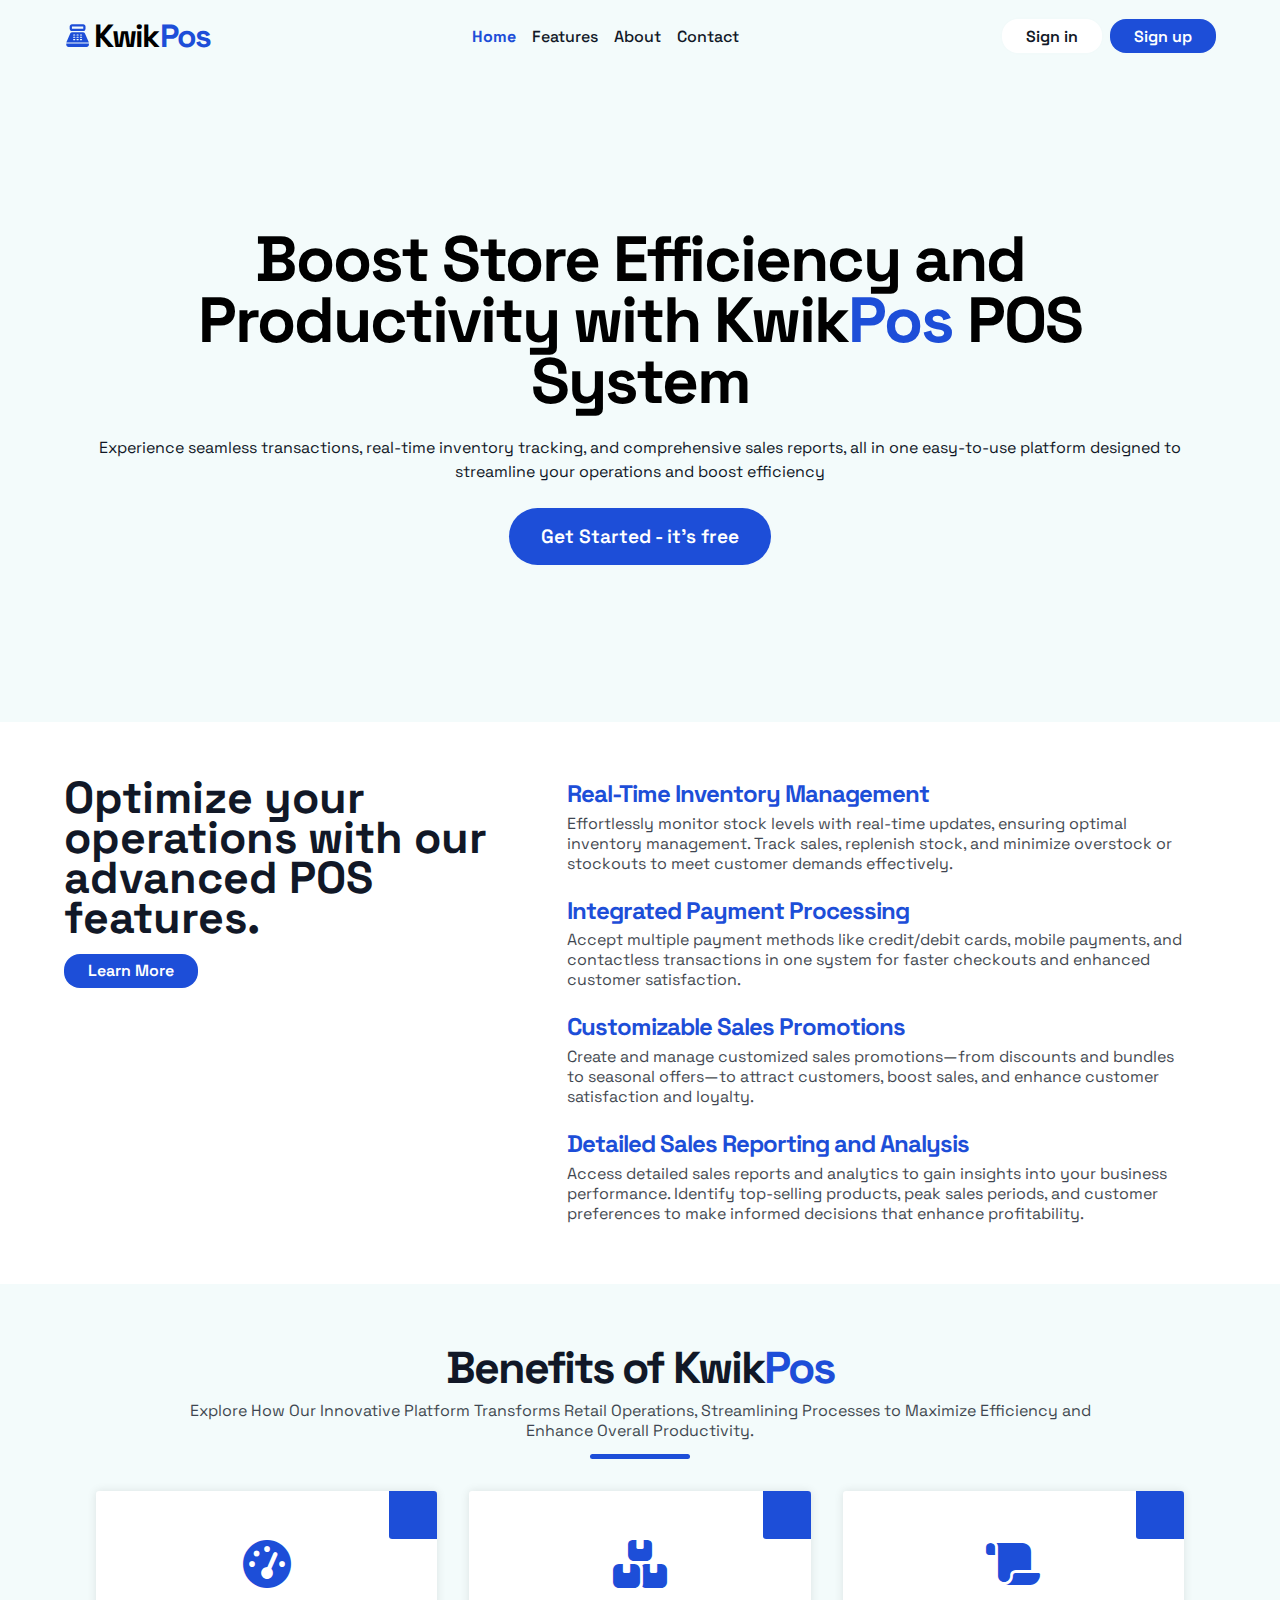
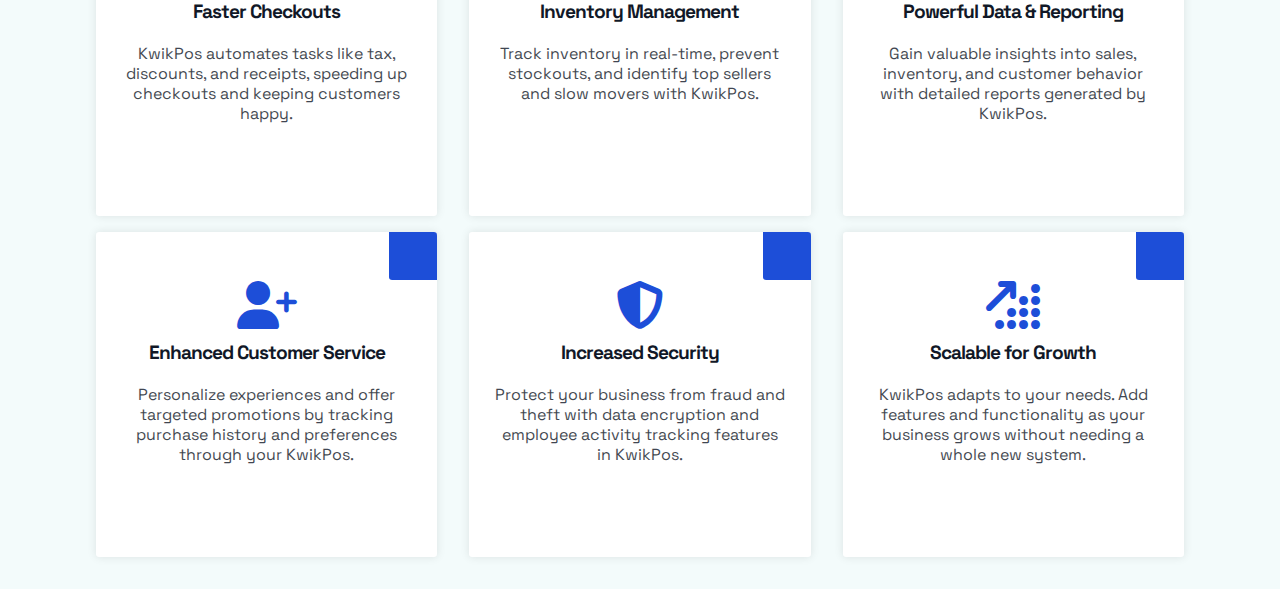
==== commit 6ed4ceec: "Add files via upload" ====
--- a/index.html
+++ b/index.html
@@ -4,88 +4,172 @@
     <meta charset="UTF-8" />
     <meta http-equiv="X-UA-Compatible" content="IE=edge" />
     <meta name="viewport" content="width=device-width, initial-scale=1.0" />
-    <title>Document</title>
+
+    <link
+      rel="stylesheet"
+      href="https://cdnjs.cloudflare.com/ajax/libs/font-awesome/6.5.2/css/all.min.css"
+    />
+    <!-- Primary Meta Tags -->
+    <title>KwikPos - Efficient Point of Sale Solutions for Your Business</title>
+    <meta
+      name="title"
+      content="POS Tool - Efficient Point of Sale Solutions for Your Business"
+    />
+    <meta
+      name="description"
+      content="Discover the best POS tool to streamline your sales, manage inventory, and enhance customer experience. Ideal for retail, restaurants, and more."
+    />
+
+    <!-- Additional Meta Tags -->
+    <meta
+      name="keywords"
+      content="POS, Point of Sale, POS Tool, Sales Management, Inventory Management, Retail POS, Restaurant POS, Business Solutions"
+    />
+    <meta name="robots" content="index, follow" />
+    <meta name="language" content="English" />
+    <meta name="author" content="POS TOOl, Port Of Sale " />
+
+    <!-- Favicon -->
+    <link
+      rel="icon"
+      href="point_of_sale_24dp_E8EAED_FILL0_wght400_GRAD0_opsz24.svg"
+      type="image/svg+xml"
+    />
+
+    <!-- Canonical Tag -->
+    <link rel="canonical" href="index.html" />
     <link rel="stylesheet" href="style.css" />
-
+    <link rel="stylesheet" href="responsive.css" />
     <script src="script.js" defer></script>
   </head>
   <body>
+    <div class="mobile__nav__wrapper">
+      <div class="mobile__nav">
+        <div class="mobile__nav__top">
+          <div class="close">
+            <svg
+              xmlns="http://www.w3.org/2000/svg"
+              height="40px"
+              viewBox="0 -960 960 960"
+              width="40px"
+              fill="#e8eaed"
+            >
+              <path
+                d="m251.33-204.67-46.66-46.66L433.33-480 204.67-708.67l46.66-46.66L480-526.67l228.67-228.66 46.66 46.66L526.67-480l228.66 228.67-46.66 46.66L480-433.33 251.33-204.67Z"
+              />
+            </svg>
+          </div>
+        </div>
+        <ul class="navbar mobile">
+          <li><a class="active" href="index.html">Home</a></li>
+          <li><a href="features.html">Features</a></li>
+          <li><a href="#">About</a></li>
+          <li><a href="#">Contact</a></li>
+        </ul>
+        <div class="nav__item mobile">
+          <a href="#" class="btn fill__up">Sign in</a>
+          <a href="#" class="btn fill">Sign up</a>
+        </div>
+      </div>
+    </div>
+    <nav>
+      <div class="nav__wrapper">
+        <a href="index.html">
+          <div class="nav__brand">
+            <svg
+              xmlns="http://www.w3.org/2000/svg"
+              height="24px"
+              viewBox="0 -960 960 960"
+              width="24px"
+              fill="#e8eaed"
+            >
+              <path
+                d="M280-640q-33 0-56.5-23.5T200-720v-80q0-33 23.5-56.5T280-880h400q33 0 56.5 23.5T760-800v80q0 33-23.5 56.5T680-640H280Zm0-80h400v-80H280v80ZM160-80q-33 0-56.5-23.5T80-160v-40h800v40q0 33-23.5 56.5T800-80H160ZM80-240l139-313q10-22 30-34.5t43-12.5h376q23 0 43 12.5t30 34.5l139 313H80Zm260-80h40q8 0 14-6t6-14q0-8-6-14t-14-6h-40q-8 0-14 6t-6 14q0 8 6 14t14 6Zm0-80h40q8 0 14-6t6-14q0-8-6-14t-14-6h-40q-8 0-14 6t-6 14q0 8 6 14t14 6Zm0-80h40q8 0 14-6t6-14q0-8-6-14t-14-6h-40q-8 0-14 6t-6 14q0 8 6 14t14 6Zm120 160h40q8 0 14-6t6-14q0-8-6-14t-14-6h-40q-8 0-14 6t-6 14q0 8 6 14t14 6Zm0-80h40q8 0 14-6t6-14q0-8-6-14t-14-6h-40q-8 0-14 6t-6 14q0 8 6 14t14 6Zm0-80h40q8 0 14-6t6-14q0-8-6-14t-14-6h-40q-8 0-14 6t-6 14q0 8 6 14t14 6Zm120 160h40q8 0 14-6t6-14q0-8-6-14t-14-6h-40q-8 0-14 6t-6 14q0 8 6 14t14 6Zm0-80h40q8 0 14-6t6-14q0-8-6-14t-14-6h-40q-8 0-14 6t-6 14q0 8 6 14t14 6Zm0-80h40q8 0 14-6t6-14q0-8-6-14t-14-6h-40q-8 0-14 6t-6 14q0 8 6 14t14 6Z"
+              />
+            </svg>
+            Kwik<span>Pos</span>
+          </div>
+        </a>
+        <ul class="navbar desktop">
+          <li><a class="active" href="index.html">Home</a></li>
+          <li><a href="features.html">Features</a></li>
+          <li><a href="#">About</a></li>
+          <li><a href="#">Contact</a></li>
+        </ul>
+        <div class="nav__item desktop">
+          <a href="#" class="btn">Sign in</a>
+          <a href="#" class="btn fill">Sign up</a>
+        </div>
+        <div class="menu">
+          <svg
+            xmlns="http://www.w3.org/2000/svg"
+            height="24px"
+            viewBox="0 -960 960 960"
+            width="24px"
+            fill="#e8eaed"
+          >
+            <path
+              d="M80-160v-160h160v160H80Zm240 0v-160h560v160H320ZM80-400v-160h160v160H80Zm240 0v-160h560v160H320ZM80-640v-160h160v160H80Zm240 0v-160h560v160H320Z"
+            />
+          </svg>
+        </div>
+      </div>
+    </nav>
     <header>
-      <div class="navbar__wrapper">
-        <div class="navbar__container">
-          <a href="#">
-            <div class="navbar__brand">Kwik<span>Pos</span></div>
-          </a>
-
-          <ul class="navbar">
-            <li><a href="#">Home</a></li>
-            <li><a href="#">Features</a></li>
-            <li><a href="#">Pricing</a></li>
-            <li><a href="#">Support</a></li>
-          </ul>
-
-          <div class="auth__container">
-            <a href="#" class="btn">Sign in</a>
-            <a href="#" class="btn fill">Sign up</a>
-          </div>
-          <div class="menu">
-            <?xml version="1.0" ?><svg
-              viewBox="0 0 20 20"
-              xmlns="http://www.w3.org/2000/svg"
-            >
-              <path d="M0 3h20v2H0V3zm0 6h20v2H0V9zm0 6h20v2H0v-2z" />
-            </svg>
-          </div>
-        </div>
-      </div>
-      <div class="header__container">
-        <div class="title">
-          Enhance workflow and productivity with Kwik<span>Pos</span>
-        </div>
-        <div class="description">
-          Experience seamless transactions, real-time inventory tracking, and
-          comprehensive sales reports, all in one easy-to-use platform.
-        </div>
-        <a href="#" class="btn fill">Get Started - it's free</a>
-      </div>
+      <h1 class="title">
+        Boost Store Efficiency and Productivity with Kwik<span>Pos</span> POS
+        System
+      </h1>
+      <p class="text">
+        Experience seamless transactions, real-time inventory tracking, and
+        comprehensive sales reports, all in one easy-to-use platform designed to
+        streamline your operations and boost efficiency
+      </p>
+      <div class="btn fill">Get Started - it's free</div>
     </header>
-
     <section>
-      <div class="grid__section grid__oneHalf">
-        <div class="grid__header">
-          Optimize your operations with our advanced POS features.
-
-          <a href="#" class="btn fill">Learn more</a>
-        </div>
-        <div class="grid__items">
-          <div class="grid__item">
-            <div class="title">Real-Time Inventory Management</div>
-            <p>
+      <div class="grid col_1_2">
+        <div class="col__item title__section">
+          <h2 class="title">
+            Optimize your operations with our advanced POS features.
+          </h2>
+          <a
+            href="features.html
+		  "
+            class="btn fill"
+            >Learn More</a
+          >
+        </div>
+
+        <div class="col__item col_2">
+          <div>
+            <h3 class="header">Real-Time Inventory Management</h3>
+            <p class="text">
               Effortlessly monitor stock levels with real-time updates, ensuring
               optimal inventory management. Track sales, replenish stock, and
               minimize overstock or stockouts to meet customer demands
               effectively.
             </p>
           </div>
-          <div class="grid__item">
-            <div class="title">Integrated Payment Processing</div>
-            <p>
+          <div>
+            <h3 class="header">Integrated Payment Processing</h3>
+            <p class="text">
               Accept multiple payment methods like credit/debit cards, mobile
               payments, and contactless transactions in one system for faster
               checkouts and enhanced customer satisfaction.
             </p>
           </div>
-          <div class="grid__item">
-            <div class="title">Customizable Sales Promotions</div>
-            <p>
+          <div>
+            <h3 class="header">Customizable Sales Promotions</h3>
+            <p class="text">
               Create and manage customized sales promotions—from discounts and
               bundles to seasonal offers—to attract customers, boost sales, and
               enhance customer satisfaction and loyalty.
             </p>
           </div>
-          <div class="grid__item">
-            <div class="title">Detailed Sales Reporting and Analysis</div>
-            <p>
+          <div>
+            <h3 class="header">Detailed Sales Reporting and Analysis</h3>
+            <p class="text">
               Access detailed sales reports and analytics to gain insights into
               your business performance. Identify top-selling products, peak
               sales periods, and customer preferences to make informed decisions
@@ -95,437 +179,107 @@
         </div>
       </div>
     </section>
-
     <section class="fill">
-      <div class="header">Benefits of Kwik<span>Pos</span></div>
-      <p class="sub__text">
-        Find out how our platform can transform the way you operate your retail
-        business and make you more productive.
-      </p>
-      <hr class="line" />
-
-      <div class="grid__items grid__three">
-        <div class="grid__item card">
-          <div class="card__content">
-            <div class="icon">
-              <svg xmlns="http://www.w3.org/2000/svg" viewBox="0 0 512 512">
-                <path
-                  d="M0 256a256 256 0 1 1 512 0A256 256 0 1 1 0 256zM288 96a32 32 0 1 0 -64 0 32 32 0 1 0 64 0zM256 416c35.3 0 64-28.7 64-64c0-17.4-6.9-33.1-18.1-44.6L366 161.7c5.3-12.1-.2-26.3-12.3-31.6s-26.3 .2-31.6 12.3L257.9 288c-.6 0-1.3 0-1.9 0c-35.3 0-64 28.7-64 64s28.7 64 64 64zM176 144a32 32 0 1 0 -64 0 32 32 0 1 0 64 0zM96 288a32 32 0 1 0 0-64 32 32 0 1 0 0 64zm352-32a32 32 0 1 0 -64 0 32 32 0 1 0 64 0z"
-                />
-              </svg>
-            </div>
-            <div class="title">Faster Checkouts</div>
-            <div class="text">
+      <div class="section__header">
+        <h2 class="title">Benefits of Kwik<span>Pos</span></h2>
+        <p class="text">
+          Explore How Our Innovative Platform Transforms Retail Operations,
+          Streamlining Processes to Maximize Efficiency and Enhance Overall
+          Productivity.
+        </p>
+        <hr />
+      </div>
+      <div class="grid col_3">
+        <div class="col__card">
+          <div class="circle"></div>
+          <div class="col__card__content">
+            <div class="icon">
+              <i class="fa-solid fa-gauge-high ico"></i>
+            </div>
+            <h4 class="title">Faster Checkouts</h4>
+
+            <p class="text">
               KwikPos automates tasks like tax, discounts, and receipts,
               speeding up checkouts and keeping customers happy.
-            </div>
-          </div>
-        </div>
-
-        <div class="grid__item card">
-          <div class="card__content">
-            <div class="icon">
-              <svg xmlns="http://www.w3.org/2000/svg" viewBox="0 0 576 512">
-                <path
-                  d="M248 0H208c-26.5 0-48 21.5-48 48V160c0 35.3 28.7 64 64 64H352c35.3 0 64-28.7 64-64V48c0-26.5-21.5-48-48-48H328V80c0 8.8-7.2 16-16 16H264c-8.8 0-16-7.2-16-16V0zM64 256c-35.3 0-64 28.7-64 64V448c0 35.3 28.7 64 64 64H224c35.3 0 64-28.7 64-64V320c0-35.3-28.7-64-64-64H184v80c0 8.8-7.2 16-16 16H120c-8.8 0-16-7.2-16-16V256H64zM352 512H512c35.3 0 64-28.7 64-64V320c0-35.3-28.7-64-64-64H472v80c0 8.8-7.2 16-16 16H408c-8.8 0-16-7.2-16-16V256H352c-15 0-28.8 5.1-39.7 13.8c4.9 10.4 7.7 22 7.7 34.2V464c0 12.2-2.8 23.8-7.7 34.2C323.2 506.9 337 512 352 512z"
-                />
-              </svg>
-            </div>
-            <div class="title">Inventory Management</div>
-            <div class="text">
+            </p>
+          </div>
+        </div>
+
+        <div class="col__card">
+          <div class="circle"></div>
+          <div class="col__card__content">
+            <div class="icon">
+              <i class="fa-solid fa-boxes-stacked ico"></i>
+            </div>
+            <h4 class="title">Inventory Management</h4>
+
+            <p class="text">
               Track inventory in real-time, prevent stockouts, and identify top
               sellers and slow movers with KwikPos.
-            </div>
-          </div>
-        </div>
-
-        <div class="grid__item card">
-          <div class="card__content">
-            <div class="icon">
-              <svg xmlns="http://www.w3.org/2000/svg" viewBox="0 0 576 512">
-                <path
-                  d="M0 80v48c0 17.7 14.3 32 32 32H48 96V80c0-26.5-21.5-48-48-48S0 53.5 0 80zM112 32c10 13.4 16 30 16 48V384c0 35.3 28.7 64 64 64s64-28.7 64-64v-5.3c0-32.4 26.3-58.7 58.7-58.7H480V128c0-53-43-96-96-96H112zM464 480c61.9 0 112-50.1 112-112c0-8.8-7.2-16-16-16H314.7c-14.7 0-26.7 11.9-26.7 26.7V384c0 53-43 96-96 96H368h96z"
-                />
-              </svg>
-            </div>
-            <div class="title">Powerful Data & Reporting</div>
-            <div class="text">
+            </p>
+          </div>
+        </div>
+
+        <div class="col__card">
+          <div class="circle"></div>
+          <div class="col__card__content">
+            <div class="icon">
+              <i class="fa-solid fa-scroll ico"></i>
+            </div>
+            <h4 class="title">Powerful Data & Reporting</h4>
+
+            <p class="text">
               Gain valuable insights into sales, inventory, and customer
-              behavior with detailed reports generated by KwikPos
-            </div>
-          </div>
-        </div>
-
-        <div class="grid__item card">
-          <div class="card__content">
-            <div class="icon">
-              <svg xmlns="http://www.w3.org/2000/svg" viewBox="0 0 640 512">
-                <path
-                  d="M96 128a128 128 0 1 1 256 0A128 128 0 1 1 96 128zM0 482.3C0 383.8 79.8 304 178.3 304h91.4C368.2 304 448 383.8 448 482.3c0 16.4-13.3 29.7-29.7 29.7H29.7C13.3 512 0 498.7 0 482.3zM504 312V248H440c-13.3 0-24-10.7-24-24s10.7-24 24-24h64V136c0-13.3 10.7-24 24-24s24 10.7 24 24v64h64c13.3 0 24 10.7 24 24s-10.7 24-24 24H552v64c0 13.3-10.7 24-24 24s-24-10.7-24-24z"
-                />
-              </svg>
-            </div>
-            <div class="title">Enhanced Customer Service</div>
-            <div class="text">
+              behavior with detailed reports generated by KwikPos.
+            </p>
+          </div>
+        </div>
+
+        <div class="col__card">
+          <div class="circle"></div>
+          <div class="col__card__content">
+            <div class="icon">
+              <i class="fa-solid fa-user-plus ico"></i>
+            </div>
+            <h4 class="title">Enhanced Customer Service</h4>
+
+            <p class="text">
               Personalize experiences and offer targeted promotions by tracking
               purchase history and preferences through your KwikPos.
-            </div>
-          </div>
-        </div>
-
-        <div class="grid__item card">
-          <div class="card__content">
-            <div class="icon">
-              <svg xmlns="http://www.w3.org/2000/svg" viewBox="0 0 512 512">
-                <path
-                  d="M256 0c4.6 0 9.2 1 13.4 2.9L457.7 82.8c22 9.3 38.4 31 38.3 57.2c-.5 99.2-41.3 280.7-213.6 363.2c-16.7 8-36.1 8-52.8 0C57.3 420.7 16.5 239.2 16 140c-.1-26.2 16.3-47.9 38.3-57.2L242.7 2.9C246.8 1 251.4 0 256 0zm0 66.8V444.8C394 378 431.1 230.1 432 141.4L256 66.8l0 0z"
-                />
-              </svg>
-            </div>
-            <div class="title">Increased Security</div>
-            <div class="text">
+            </p>
+          </div>
+        </div>
+
+        <div class="col__card">
+          <div class="circle"></div>
+          <div class="col__card__content">
+            <div class="icon">
+              <i class="fa-solid fa-shield-halved ico"></i>
+            </div>
+            <h4 class="title">Increased Security</h4>
+
+            <p class="text">
               Protect your business from fraud and theft with data encryption
-              and employee activity tracking features in KwikPos
-            </div>
-          </div>
-        </div>
-        <div class="grid__item card">
-          <div class="card__content">
-            <div class="icon">
-              <svg xmlns="http://www.w3.org/2000/svg" viewBox="0 0 576 512">
-                <path
-                  d="M160 0c-17.7 0-32 14.3-32 32s14.3 32 32 32h50.7L9.4 265.4c-12.5 12.5-12.5 32.8 0 45.3s32.8 12.5 45.3 0L256 109.3V160c0 17.7 14.3 32 32 32s32-14.3 32-32V32c0-17.7-14.3-32-32-32H160zM576 80a48 48 0 1 0 -96 0 48 48 0 1 0 96 0zM448 208a48 48 0 1 0 -96 0 48 48 0 1 0 96 0zM400 384a48 48 0 1 0 0-96 48 48 0 1 0 0 96zm48 80a48 48 0 1 0 -96 0 48 48 0 1 0 96 0zm128 0a48 48 0 1 0 -96 0 48 48 0 1 0 96 0zM272 384a48 48 0 1 0 0-96 48 48 0 1 0 0 96zm48 80a48 48 0 1 0 -96 0 48 48 0 1 0 96 0zM144 512a48 48 0 1 0 0-96 48 48 0 1 0 0 96zM576 336a48 48 0 1 0 -96 0 48 48 0 1 0 96 0zm-48-80a48 48 0 1 0 0-96 48 48 0 1 0 0 96z"
-                />
-              </svg>
-            </div>
-            <div class="title">Scalable for Growth</div>
-            <div class="text">
+              and employee activity tracking features in KwikPos.
+            </p>
+          </div>
+        </div>
+
+        <div class="col__card">
+          <div class="circle"></div>
+          <div class="col__card__content">
+            <div class="icon">
+              <i class="fa-solid fa-arrow-up-right-dots ico"></i>
+            </div>
+            <h4 class="title">Scalable for Growth</h4>
+
+            <p class="text">
               KwikPos adapts to your needs. Add features and functionality as
               your business grows without needing a whole new system.
-            </div>
+            </p>
           </div>
         </div>
       </div>
     </section>
-
-    <div class="banner__wrapper">
-      <img src="images/point__of__sale.jpg" alt="Point of sale system" />
-      <div class="banner__container">
-        <div class="banner__content">
-          <div class="title">
-            Your Comprehensive Resource Hub for Kwik<span>Pos</span> Support and
-            Information
-          </div>
-          <div class="text">
-            Get the most out of KwikPos Our dedicated support center is here to
-            help you with any questions, issues, or troubleshooting needs you
-            may have with KwikPos. Whether you're a new user or a seasoned pro,
-            our team of experts is available to assist you and ensure you're
-            maximizing the efficiency and functionality of KwikPos.
-          </div>
-          <a href="#" class="btn fill">Contact Support</a>
-        </div>
-      </div>
-    </div>
-    <section class="fill">
-      <div class="header">
-        Frequently Asked Questions About Kwik<span>Pos</span>
-      </div>
-      <p class="sub__text">
-        Get answers to your questions about Poseidon. The FAQs cover everything
-        you need to know to make the most of of our platform.
-      </p>
-      <hr class="line" />
-      <div class="accordion__wrapper">
-        <div class="accordion__item">
-          <div class="accordion__header">
-            What is the KwikPos?
-            <div class="icon">
-              <svg
-                class="acc__open"
-                xmlns="http://www.w3.org/2000/svg"
-                viewBox="0 0 512 512"
-              >
-                <path
-                  d="M0 256a256 256 0 1 0 512 0A256 256 0 1 0 0 256zM281 385c-9.4 9.4-24.6 9.4-33.9 0s-9.4-24.6 0-33.9l71-71L136 280c-13.3 0-24-10.7-24-24s10.7-24 24-24l182.1 0-71-71c-9.4-9.4-9.4-24.6 0-33.9s24.6-9.4 33.9 0L393 239c9.4 9.4 9.4 24.6 0 33.9L281 385z"
-                />
-              </svg>
-
-              <svg
-                class="acc__close"
-                xmlns="http://www.w3.org/2000/svg"
-                viewBox="0 0 512 512"
-              >
-                <path
-                  d="M256 0a256 256 0 1 0 0 512A256 256 0 1 0 256 0zM127 281c-9.4-9.4-9.4-24.6 0-33.9s24.6-9.4 33.9 0l71 71L232 136c0-13.3 10.7-24 24-24s24 10.7 24 24l0 182.1 71-71c9.4-9.4 24.6-9.4 33.9 0s9.4 24.6 0 33.9L273 393c-9.4 9.4-24.6 9.4-33.9 0L127 281z"
-                />
-              </svg>
-            </div>
-          </div>
-          <div class="accordion__panel">
-            is your one-stop software for managing sales. It handles everything
-            from processing payments and tracking inventory to keeping tabs on
-            customers and generating reports. No matter your business type,
-            KwikPos can streamline operations, increase sales, and give you
-            valuable insights into how things are running.
-          </div>
-        </div>
-        <div class="accordion__item">
-          <div class="accordion__header">
-            How do I get started with KwikPos?
-            <div class="icon">
-              <svg
-                class="acc__open"
-                xmlns="http://www.w3.org/2000/svg"
-                viewBox="0 0 512 512"
-              >
-                <path
-                  d="M0 256a256 256 0 1 0 512 0A256 256 0 1 0 0 256zM281 385c-9.4 9.4-24.6 9.4-33.9 0s-9.4-24.6 0-33.9l71-71L136 280c-13.3 0-24-10.7-24-24s10.7-24 24-24l182.1 0-71-71c-9.4-9.4-9.4-24.6 0-33.9s24.6-9.4 33.9 0L393 239c9.4 9.4 9.4 24.6 0 33.9L281 385z"
-                />
-              </svg>
-
-              <svg
-                class="acc__close"
-                xmlns="http://www.w3.org/2000/svg"
-                viewBox="0 0 512 512"
-              >
-                <path
-                  d="M256 0a256 256 0 1 0 0 512A256 256 0 1 0 256 0zM127 281c-9.4-9.4-9.4-24.6 0-33.9s24.6-9.4 33.9 0l71 71L232 136c0-13.3 10.7-24 24-24s24 10.7 24 24l0 182.1 71-71c9.4-9.4 24.6-9.4 33.9 0s9.4 24.6 0 33.9L273 393c-9.4 9.4-24.6 9.4-33.9 0L127 281z"
-                />
-              </svg>
-            </div>
-          </div>
-          <div class="accordion__panel">
-            We offer a variety of resources to help you get up and running
-            quickly. You can access our comprehensive user guides, watch video
-            tutorials, or contact our support team for personalized assistance.
-
-            <a href="#" class="btn fill">Get Started</a>
-          </div>
-        </div>
-        <div class="accordion__item">
-          <div class="accordion__header">
-            What features does KwikPos offer?
-            <div class="icon">
-              <svg
-                class="acc__open"
-                xmlns="http://www.w3.org/2000/svg"
-                viewBox="0 0 512 512"
-              >
-                <path
-                  d="M0 256a256 256 0 1 0 512 0A256 256 0 1 0 0 256zM281 385c-9.4 9.4-24.6 9.4-33.9 0s-9.4-24.6 0-33.9l71-71L136 280c-13.3 0-24-10.7-24-24s10.7-24 24-24l182.1 0-71-71c-9.4-9.4-9.4-24.6 0-33.9s24.6-9.4 33.9 0L393 239c9.4 9.4 9.4 24.6 0 33.9L281 385z"
-                />
-              </svg>
-
-              <svg
-                class="acc__close"
-                xmlns="http://www.w3.org/2000/svg"
-                viewBox="0 0 512 512"
-              >
-                <path
-                  d="M256 0a256 256 0 1 0 0 512A256 256 0 1 0 256 0zM127 281c-9.4-9.4-9.4-24.6 0-33.9s24.6-9.4 33.9 0l71 71L232 136c0-13.3 10.7-24 24-24s24 10.7 24 24l0 182.1 71-71c9.4-9.4 24.6-9.4 33.9 0s9.4 24.6 0 33.9L273 393c-9.4 9.4-24.6 9.4-33.9 0L127 281z"
-                />
-              </svg>
-            </div>
-          </div>
-          <div class="accordion__panel">
-            KwikPos is packed with features to streamline your business
-            operations. These include inventory management, sales tracking,
-            customer relationship management, reporting tools, and more. Explore
-            our feature list or contact us to learn more about specific
-            functionalities.
-          </div>
-        </div>
-        <div class="accordion__item">
-          <div class="accordion__header">
-            How do I troubleshoot common KwikPos issues?
-            <div class="icon">
-              <svg
-                class="acc__open"
-                xmlns="http://www.w3.org/2000/svg"
-                viewBox="0 0 512 512"
-              >
-                <path
-                  d="M0 256a256 256 0 1 0 512 0A256 256 0 1 0 0 256zM281 385c-9.4 9.4-24.6 9.4-33.9 0s-9.4-24.6 0-33.9l71-71L136 280c-13.3 0-24-10.7-24-24s10.7-24 24-24l182.1 0-71-71c-9.4-9.4-9.4-24.6 0-33.9s24.6-9.4 33.9 0L393 239c9.4 9.4 9.4 24.6 0 33.9L281 385z"
-                />
-              </svg>
-
-              <svg
-                class="acc__close"
-                xmlns="http://www.w3.org/2000/svg"
-                viewBox="0 0 512 512"
-              >
-                <path
-                  d="M256 0a256 256 0 1 0 0 512A256 256 0 1 0 256 0zM127 281c-9.4-9.4-9.4-24.6 0-33.9s24.6-9.4 33.9 0l71 71L232 136c0-13.3 10.7-24 24-24s24 10.7 24 24l0 182.1 71-71c9.4-9.4 24.6-9.4 33.9 0s9.4 24.6 0 33.9L273 393c-9.4 9.4-24.6 9.4-33.9 0L127 281z"
-                />
-              </svg>
-            </div>
-          </div>
-          <div class="accordion__panel">
-            Our support center offers troubleshooting guides for a variety of
-            common issues. You can also search our knowledge base or contact our
-            support team directly for personalized assistance.
-
-            <a href="#" class="btn fill">Contact Support</a>
-          </div>
-        </div>
-        <div class="accordion__item">
-          <div class="accordion__header">
-            Is KwikPos secure for my business data?
-            <div class="icon">
-              <svg
-                class="acc__open"
-                xmlns="http://www.w3.org/2000/svg"
-                viewBox="0 0 512 512"
-              >
-                <path
-                  d="M0 256a256 256 0 1 0 512 0A256 256 0 1 0 0 256zM281 385c-9.4 9.4-24.6 9.4-33.9 0s-9.4-24.6 0-33.9l71-71L136 280c-13.3 0-24-10.7-24-24s10.7-24 24-24l182.1 0-71-71c-9.4-9.4-9.4-24.6 0-33.9s24.6-9.4 33.9 0L393 239c9.4 9.4 9.4 24.6 0 33.9L281 385z"
-                />
-              </svg>
-
-              <svg
-                class="acc__close"
-                xmlns="http://www.w3.org/2000/svg"
-                viewBox="0 0 512 512"
-              >
-                <path
-                  d="M256 0a256 256 0 1 0 0 512A256 256 0 1 0 256 0zM127 281c-9.4-9.4-9.4-24.6 0-33.9s24.6-9.4 33.9 0l71 71L232 136c0-13.3 10.7-24 24-24s24 10.7 24 24l0 182.1 71-71c9.4-9.4 24.6-9.4 33.9 0s9.4 24.6 0 33.9L273 393c-9.4 9.4-24.6 9.4-33.9 0L127 281z"
-                />
-              </svg>
-            </div>
-          </div>
-          <div class="accordion__panel">
-            We take data security very seriously. KwikPos utilizes
-            industry-standard security measures to protect your sensitive
-            information. Learn more about our security practices on our website.
-          </div>
-        </div>
-        <div class="accordion__item">
-          <div class="accordion__header">
-            How much does KwikPos cost?
-            <div class="icon">
-              <svg
-                class="acc__open"
-                xmlns="http://www.w3.org/2000/svg"
-                viewBox="0 0 512 512"
-              >
-                <path
-                  d="M0 256a256 256 0 1 0 512 0A256 256 0 1 0 0 256zM281 385c-9.4 9.4-24.6 9.4-33.9 0s-9.4-24.6 0-33.9l71-71L136 280c-13.3 0-24-10.7-24-24s10.7-24 24-24l182.1 0-71-71c-9.4-9.4-9.4-24.6 0-33.9s24.6-9.4 33.9 0L393 239c9.4 9.4 9.4 24.6 0 33.9L281 385z"
-                />
-              </svg>
-
-              <svg
-                class="acc__close"
-                xmlns="http://www.w3.org/2000/svg"
-                viewBox="0 0 512 512"
-              >
-                <path
-                  d="M256 0a256 256 0 1 0 0 512A256 256 0 1 0 256 0zM127 281c-9.4-9.4-9.4-24.6 0-33.9s24.6-9.4 33.9 0l71 71L232 136c0-13.3 10.7-24 24-24s24 10.7 24 24l0 182.1 71-71c9.4-9.4 24.6-9.4 33.9 0s9.4 24.6 0 33.9L273 393c-9.4 9.4-24.6 9.4-33.9 0L127 281z"
-                />
-              </svg>
-            </div>
-          </div>
-          <div class="accordion__panel">
-            We offer a variety of pricing plans to suit your business needs.
-            Contact our sales team for a personalized quote or explore our
-            pricing options on our website.
-
-            <a href="#" class="btn fill">View Pricing</a>
-          </div>
-        </div>
-      </div>
-    </section>
-
-    <section class="fill__dark">
-      <div class="header">Ready to transform your <span>store?</span></div>
-      <p class="sub__text">
-        Sign up now for KwikPos' free trial and streamline your POS operations.
-        Optimize transactions, manage inventory, and enhance customer
-        interactions effortlessly.
-      </p>
-      <a href="#" class="btn fill">Sign Up For Free Trail</a>
-    </section>
-
-    <footer>
-      <div class="footer__wrapper">
-        <div class="footer__container">
-          <div class="footer__item">
-            <a href="#">
-              <div class="navbar__brand">Kwik<span>Pos</span></div>
-            </a>
-            <p>
-              Empower your business with KwikPos. Streamline sales, manage
-              inventory, and focus on your customers effortlessly.
-            </p>
-          </div>
-          <div class="footer__item">
-            <div class="item">
-              <div class="title">Quick Links</div>
-              <ul>
-                <li><a href="#">About</a></li>
-                <li><a href="#">Pricing</a></li>
-                <li><a href="#">Features</a></li>
-                <li><a href="#">Support</a></li>
-              </ul>
-            </div>
-            <div class="item">
-              <div class="title">Join Our Newsletter</div>
-              <p>
-                Discover our powerful POS tool! Join our newsletter for updates.
-                Sign up now!
-              </p>
-              <form action="#">
-                <input type="text" placeholder="email@example.com" />
-                <a href="#" class="btn fill">Subscribe</a>
-              </form>
-              <ul class="socials">
-                <li>
-                  <a href="#">
-                    <svg
-                      xmlns="http://www.w3.org/2000/svg"
-                      viewBox="0 0 512 512"
-                    >
-                      <path
-                        d="M512 256C512 114.6 397.4 0 256 0S0 114.6 0 256C0 376 82.7 476.8 194.2 504.5V334.2H141.4V256h52.8V222.3c0-87.1 39.4-127.5 125-127.5c16.2 0 44.2 3.2 55.7 6.4V172c-6-.6-16.5-1-29.6-1c-42 0-58.2 15.9-58.2 57.2V256h83.6l-14.4 78.2H287V510.1C413.8 494.8 512 386.9 512 256h0z"
-                      />
-                    </svg>
-                  </a>
-                </li>
-                <li>
-                  <a href="#">
-                    <svg
-                      xmlns="http://www.w3.org/2000/svg"
-                      viewBox="0 0 448 512"
-                    >
-                      <path
-                        d="M64 32C28.7 32 0 60.7 0 96V416c0 35.3 28.7 64 64 64H384c35.3 0 64-28.7 64-64V96c0-35.3-28.7-64-64-64H64zm297.1 84L257.3 234.6 379.4 396H283.8L209 298.1 123.3 396H75.8l111-126.9L69.7 116h98l67.7 89.5L313.6 116h47.5zM323.3 367.6L153.4 142.9H125.1L296.9 367.6h26.3z"
-                      />
-                    </svg>
-                  </a>
-                </li>
-                <li>
-                  <a href="#">
-                    <svg
-                      xmlns="http://www.w3.org/2000/svg"
-                      viewBox="0 0 448 512"
-                    >
-                      <path
-                        d="M416 32H31.9C14.3 32 0 46.5 0 64.3v383.4C0 465.5 14.3 480 31.9 480H416c17.6 0 32-14.5 32-32.3V64.3c0-17.8-14.4-32.3-32-32.3zM135.4 416H69V202.2h66.5V416zm-33.2-243c-21.3 0-38.5-17.3-38.5-38.5S80.9 96 102.2 96c21.2 0 38.5 17.3 38.5 38.5 0 21.3-17.2 38.5-38.5 38.5zm282.1 243h-66.4V312c0-24.8-.5-56.7-34.5-56.7-34.6 0-39.9 27-39.9 54.9V416h-66.4V202.2h63.7v29.2h.9c8.9-16.8 30.6-34.5 62.9-34.5 67.2 0 79.7 44.3 79.7 101.9V416z"
-                      />
-                    </svg>
-                  </a>
-                </li>
-              </ul>
-            </div>
-          </div>
-        </div>
-        <div class="footer__bottom">
-          Copyright @ 2024 KwikPos. All rights reserved.
-          <a href="#">
-            <span>Terms & Privacy policy.</span>
-          </a>
-        </div>
-      </div>
-    </footer>
   </body>
 </html>
--- a/style.css
+++ b/style.css
@@ -3,948 +3,599 @@
   padding: 0px;
 }
 
+:root {
+  /* Primary Colors */
+  --primary-accent: #1d4ed8;
+  --primary-dark: #153e9c;
+  --primary-light: #3b82f6;
+
+  /* Secondary Colors */
+  --secondary-accent: #f59e0b;
+  --secondary-dark: #b45309;
+  --secondary-light: #fbbf24;
+
+  /* Neutral Colors */
+  --background: #ffffff;
+  --surface: #f3fbfb;
+  --text-primary: #111827;
+  --text-secondary: #6b7280;
+
+  /* Additional Colors */
+  --success: #10b981;
+  --warning: #f59e0b;
+  --error: #ef4444;
+  --info: #3b82f6;
+
+  /* Custom Data  */
+  --width: 90%;
+}
+
 @font-face {
   font-family: font;
   src: url(fonts/SpaceGrotesk-VariableFont_wght.ttf);
 }
 
-:root {
-  --accent: #ffd802;
-  /* --accent: #1d4ed8; */
-
-  --accent-light: #fffae0;
-  /* --accent-light: #e4eafb; */
-
-  --real: #1d4ed8;
-  --black: #000000;
-  --light: #f3fbfb;
-  --white: #ffffff;
-  --shade: #f2f2f2;
-  --dark: #1a1a1a;
-
-  --width: 90%;
-}
-
 body {
   position: relative;
   font-family: font;
+  background: var(--background);
 }
 
 a {
   text-decoration: none;
 }
 
-/* Header  */
-header {
-  width: 100%;
-  height: 750px;
-  background: var(--light);
-
-  display: flex;
-  align-items: center;
-  flex-direction: column;
-}
-
-/* Navbar Wrapper  */
-.navbar__wrapper {
+/* Navbar  */
+nav {
   width: 100%;
   height: auto;
-
-  padding: 1.2rem 0;
+  padding: 1rem 0;
 
   display: flex;
   justify-content: center;
   align-items: center;
-}
-
-/* Navbar Container  */
-.navbar__container {
+  background: var(--surface);
+}
+
+/* Nav Wrapper  */
+.nav__wrapper {
   width: var(--width);
-  height: 3rem;
 
   display: flex;
   justify-content: space-between;
   align-items: center;
-}
-
-/* Navbar Brand  */
-.navbar__brand {
+  gap: 1rem;
+}
+
+/* Nav Brand  */
+.nav__brand {
+  display: flex;
+  justify-content: flex-start;
+  align-items: center;
+  gap: 0.15rem;
+
   font-size: 2rem;
+  letter-spacing: -2px;
   font-weight: bold;
-  letter-spacing: -2px;
-  cursor: pointer;
-  color: var(--black);
-  transition: all 0.2s ease-in-out;
-}
-
-.navbar__brand span {
-  color: var(--accent);
+  color: black;
+}
+
+.nav__brand span {
+  color: var(--primary-accent);
+}
+
+/* Nav Brand SVG  */
+.nav__brand svg {
+  width: 1.7rem;
+  height: 1.7rem;
+  fill: var(--primary-accent);
 }
 
 /* Navbar  */
 .navbar {
   display: flex;
+  list-style: none;
+  gap: 1rem;
+}
+
+.navbar.mobile {
+	flex-direction: column;
+	padding: 2rem 0 2rem 2rem;
+}
+
+.navbar li {
+  position: relative;
+}
+
+.navbar li a {
+  color: var(--text-primary);
+  font-weight: 500;
+  cursor: pointer;
+  transition: all 0.2s ease-in-out;
+}
+
+/* Active Link  */
+.navbar li a.active {
+  color: var(--primary-accent);
+  font-weight: bold;
+}
+
+.navbar li a:hover {
+  color: var(--primary-accent);
+}
+
+/* Nav Item  */
+.nav__item {
+  display: flex;
+  gap: 0.5rem;
   justify-content: flex-start;
   align-items: center;
-
-  list-style: none;
-  gap: 1.5rem;
-}
-
-.navbar li {
-  display: flex;
-  justify-content: flex-start;
+}
+
+.nav__item.mobile {
+	padding: 0 0 0 2rem;
+	gap: 1rem;
+	flex-direction: column;
+	justify-content: flex-start;
+	align-items: flex-start;
+}
+
+/* Menu  */
+.menu, .close {
+  display: none;
+  justify-content: center;
   align-items: center;
 }
 
-.navbar li a {
-  color: var(--black);
-  font-weight: 500;
-  transition: all 0.2s ease-in-out;
-  padding: 0.5rem;
-}
-
-.navbar li a:hover {
-  color: var(--accent);
-  transform: scale(1.1);
-}
-
-/* Menu Bar  */
-.menu {
-  display: none;
-}
-
-.menu svg {
-  fill: var(--accent);
-  stroke: var(--accent);
+.close {
+	margin-top: .5rem;
+	background: var(--primary-accent);
+}
+
+.close:hover {
+	background: var(--primary-dark);
+}
+
+.menu svg,.close svg {
+  fill: var(--primary-accent);
+  height: 2rem;
   width: 2rem;
   cursor: pointer;
   transition: all 0.2s ease-in-out;
 }
 
+.close svg {
+	fill: var(--background);
+	height: 1.8rem;
+	width: 1.8rem;
+}
+
 .menu svg:hover {
-  fill: var(--black);
-  stroke: var(--black);
-}
-
-/* Auth Container  */
-.auth__container {
-  display: flex;
-  justify-content: flex-start;
-  align-items: center;
-  gap: 0.5rem;
-}
+  fill: var(--primary-dark);
+}
+
+/* Mobile Nav  Wrapper*/
+.mobile__nav__wrapper {
+	position: absolute;
+	top: 0;
+	width: 100%;
+	height: 100vh;
+	background: transparent;
+	transform: translateX(-100vw);
+	display: none;
+
+
+	z-index: 999;
+	animation: MobileNav 1s ease-in-out forwards;
+}
+
+/* Animate Nav Wrapper  */
+@keyframes MobileNav {
+	to {
+		transform: translateX(0);
+	}
+}
+
+/* Mobile Nav  */
+.mobile__nav {
+	width: 50%;
+	min-width: 350px;
+	height: 100%;
+	background: var(--background);	
+	/* border-right: 2px solid var(--primary-accent); */
+	box-shadow: 0 0 10px rgb(0 0 0 /0.10);
+}
+
+/* Mobile Nav Top  */
+.mobile__nav__top {
+	width: 90%;
+	padding: 1rem;
+	display: flex;
+	justify-content: flex-end;
+}
+
 
 /* Buttons  */
 .btn {
-  padding: 0.5rem 2rem;
-  background: var(--white);
-  color: var(--black);
-  font-weight: 500;
+  padding: .4rem 1.5rem;
   border-radius: 1rem;
-  font-size: 14px;
+  border: none;
+  cursor: pointer;
+  color: var(--text-primary);
+
+  font-weight: 600;
+  font-family: font;
+  background: var(--background);
   transition: all 0.2s ease-in-out;
-}
+
+  box-shadow: 0 0 10px rgb(0 0 0 /0.01);
+}
+
+.btn:hover {
+  filter: brightness(0.6);
+}
+
 .btn.fill {
-  background: var(--accent);
-  color: var(--white);
-}
-
-.btn:hover {
-  filter: brightness(0.8);
-}
-
-/* Header Container  */
-.header__container {
-  width: 100%;
-  height: 100%;
-
-  display: flex;
-  justify-content: center;
-  align-items: center;
-
-  flex-direction: column;
-}
-
-.header__container .title {
-  font-size: 5rem;
-  line-height: 4.5rem;
-  text-align: center;
-  letter-spacing: -2px;
-  font-weight: bold;
-
-  width: 70%;
-}
-
-.header__container .title span {
-  color: var(--accent);
-}
-
-.header__container .description {
-  padding: 1.5rem 0;
-  font-size: 1.5rem;
-  width: 70%;
-  text-align: center;
-}
-.header__container .btn {
-  padding: 1rem 2rem;
-  font-size: 1.5rem;
-  letter-spacing: -1px;
-  border-radius: 3rem;
-}
+  background: var(--primary-accent);
+  color: var(--background);
+}
+
+.btn.fill__up {
+	box-shadow: 0 0 5px rgb(0 0 0 /0.10);
+}
+
+/* Header  */
+Header {
+	display: flex;
+	justify-content: center;
+	align-items: center;
+	flex-direction: column;
+	gap: .5rem;
+
+	width: 100%;
+	height: 650px;
+	background: var(--surface);
+}
+
+/* Header Title  */
+Header .title {
+	width: 85%;
+	min-width: 450px;
+	text-align: center;
+	font-size: 4rem;
+	line-height: 3.8rem;
+	letter-spacing: -2px;
+	columns: var(--text-primary);
+}
+
+/* Header Title Span*/
+Header .title span {
+	color: var(--primary-accent);
+}
+
+/* Header Text  */
+Header .text {
+	width: 90%;
+	text-align: center;
+	color: var(--text-primary);
+	padding: 1rem 0;
+}
+
+/* Header Button  */
+header .btn {
+	font-size: 1.2rem;
+	padding: 1rem 2rem;
+	border-radius: 2rem;
+}
+
 
 /* Section  */
-
 section {
-  width: 100%;
-  padding: 2rem 0;
-
-  display: flex;
-  justify-content: center;
-  align-items: center;
-  flex-direction: column;
-}
-
+	width: 100%;
+	height: auto;
+	padding: 2rem 0;
+
+	display: flex;
+	justify-content: center;
+	align-items: center;
+	flex-direction: column;
+}
+
+section.fill {
+	background: var(--surface);
+}
+
+/* Section Header  */
+.section__header {
+	width: var(--width);
+	height: auto;
+	display: flex;
+	justify-content: center;
+	align-items: center;
+	gap: .5rem;
+	flex-direction: column;
+	padding: 2rem 0;
+}
+
+/* Section Line  */
 section hr {
-  width: 100px;
-  height: 5px;
-  border-radius: 5px;
-  background: var(--accent);
-  border: none;
-  margin-bottom: 3rem;
-}
-
-section.fill {
-  background: var(--light);
-}
-
-section.fill__dark {
-  background: var(--shade);
-}
-
-section.fill__dark .btn {
-  font-size: 1rem;
-  padding: 1rem 2.5rem;
-  letter-spacing: -1px;
-  border-radius: 48px;
-  font-weight: bold;
-  margin: 1rem 0;
-}
-
-section .header {
-  font-size: 3rem;
-  font-weight: bold;
-  letter-spacing: -2px;
-  padding: 1rem 0 0 0;
-  text-align: center;
-}
-
-section .header span {
-  color: var(--accent);
-}
-
-section .sub__text {
-  padding: 1rem 0 0.8rem 0;
-  width: 60%;
-  min-width: 550px;
-  text-align: center;
-}
-
-/* Grid Section  */
-.grid__section {
-  width: var(--width);
-  height: auto;
-  padding: 2rem 0;
-
-  display: grid;
-}
-
-/* Grid Items  */
-.grid__items {
-  width: 100%;
-  height: auto;
-}
-
-/* Types of Grid Columns  */
-.grid__oneHalf {
-  grid-template-columns: 1.5fr 2fr;
-  gap: 1.5rem;
-}
-
-.grid__three {
-  display: grid;
-
-  width: var(--width);
-  grid-template-columns: 1fr 1fr 1fr;
-  gap: 1rem;
-  column-gap: 1.5rem;
-
-  justify-content: center;
-  align-items: center;
-}
-
-/* Grid Header  */
-.grid__header {
-  font-size: 3rem;
-  font-weight: bold;
-  line-height: 2.8rem;
-
-  display: flex;
-  justify-content: flex-start;
-  align-items: flex-start;
-
-  flex-direction: column;
-  gap: 1rem;
-}
-
-.grid__header .btn {
-  line-height: 1.3rem;
-}
-
-/* Grid Item  */
-.grid__item {
-  width: 100%;
-  height: auto;
-  cursor: pointer;
-  transition: all 0.2s ease-in-out;
-
-  display: grid;
-}
-
-.grid__item:hover p {
-  opacity: 0.6;
-}
-
-.grid__item .title {
-  font-size: 1.4rem;
-  line-height: 1.5rem;
-  font-weight: bold;
-  color: var(--accent);
-}
-
-.grid__item p {
-  padding: 0.5rem 0 1.5rem 0;
-  width: 95%;
-  font-size: 14px;
-  text-align: justify left;
-}
-
-/* The Card  */
-.card {
-  width: 95%;
-  height: auto;
-}
-
-/* Card Content  */
-.card__content {
-  width: 100%;
-  height: 90%;
-
-  display: grid;
-  grid-template-rows: 4rem 2rem 6rem;
-  gap: 0.6rem;
-  transition: all 0.2s ease-in-out;
-}
-
-.card__content:hover {
-  opacity: 0.6;
-}
-
-.card__content .icon {
-  width: 100%;
-  height: 100%;
-
-  display: flex;
-  justify-content: center;
-  align-items: center;
-}
-
-.card__content .icon svg {
-  width: 3rem;
-  fill: var(--accent);
-}
-
-.card__content .title {
-  width: 100%;
-  color: var(--black);
-
-  display: flex;
-  justify-content: center;
-  align-items: center;
-  letter-spacing: -1.5px;
-}
-
-.card__content .text {
-  display: flex;
-  text-align: center;
-  flex-direction: column;
-  align-items: center;
-}
-
-/* Banner Wrapper  */
-.banner__wrapper {
-  width: 100%;
-  height: 450px;
-
-  position: relative;
-}
-
-.banner__wrapper img {
-  width: 100%;
-  height: 100%;
-  object-fit: cover;
-  position: absolute;
-  top: 0;
-}
-
-/* Banner Container  */
-.banner__container {
-  width: 100%;
-  height: 100%;
-  background: rgb(0 0 0 / 0.8);
-
-  position: absolute;
-  top: 0;
-
-  display: flex;
-  justify-content: center;
-  align-items: center;
-}
-
-/* Banner Content  */
-.banner__content {
-  width: var(--width);
-  height: 85%;
-
-  display: flex;
-  justify-content: center;
-  align-items: center;
-  flex-direction: column;
-  gap: 0.5rem;
-}
-
-.banner__content .title {
-  font-size: 3rem;
-  line-height: 3rem;
-  text-align: center;
-  width: 80%;
-  font-weight: bold;
-  letter-spacing: -3px;
-  color: var(--white);
-  text-shadow: 1px 1px 2px var(--black);
-}
-
-.banner__content span {
-  color: var(--accent);
-}
-
-.banner__content .text {
-  color: var(--white);
-  width: 90%;
-  text-align: center;
-  opacity: 0.8;
-  padding: 1rem 0;
-  text-shadow: 1px 1px 2px var(--black);
-}
-
-.banner__content .btn {
-  font-size: 1.2rem;
-  padding: 1rem 2.5rem;
-  letter-spacing: -1px;
-  border-radius: 48px;
-  font-weight: bold;
-}
-
-/* Accordion Wrapper  */
-.accordion__wrapper {
-  width: var(--width);
-  display: flex;
-  justify-content: flex-start;
-  align-items: flex-start;
-  flex-direction: column;
-
-  gap: 0.5rem;
-}
-
-/* .accordion Item  */
-.accordion__item {
-  width: 100%;
-  padding: 0 0 1rem 0;
-}
-/* Accordion Header  */
-.accordion__header {
-  width: 98%;
-
-  padding: 1rem 0.5rem;
-  font-size: 1.5rem;
-
-  display: flex;
-  justify-content: space-between;
-  align-items: center;
-  border-top: 2px solid var(--accent);
-  cursor: pointer;
-  transition: all 0.2s ease-in-out;
-}
-
-/* .accordion__item:last-child .accordion__header {
-  border-bottom: 2px solid var(--accent);
-  padding-bottom: 2rem;
-} */
-
-.accordion__header .icon {
-  display: flex;
-  justify-content: center;
-  align-items: center;
-  gap: 0.5rem;
-}
-
-.accordion__header .icon .acc__open,
-.accordion__header .icon .acc__close {
-  width: 2rem;
-  transition: all 0.2s ease-in-out;
-
-  cursor: pointer;
-}
-
-.accordion__header .icon .acc__close {
-  display: none;
-}
-
-.accordion__header:hover {
-  color: var(--accent);
-}
-.accordion__header:hover svg {
-  fill: var(--accent);
-}
-
-/* Accordion Panel  */
-.accordion__panel {
-  width: 100%;
-  background: var(--accent-light);
-  padding: 0.5rem 0 0.5rem 1rem;
-
-  display: none;
-}
-
-/* Footer  */
-footer {
-  width: 100%;
-  padding: 2.5rem 0 1rem 0;
-  background: var(--dark);
-
-  display: flex;
-  justify-content: center;
-  align-items: center;
-}
-
-/* Footer Wrapper  */
-.footer__wrapper {
-  width: var(--width);
-  height: auto;
-
-  display: flex;
-  justify-content: flex-start;
-  align-items: flex-start;
-  flex-direction: column;
-  gap: 1.5rem;
-}
-
-/* Footer Container  */
-.footer__container {
-  width: 100%;
-  height: auto;
-  display: grid;
-  grid-template-columns: 1.5fr 1fr;
-  gap: 1rem;
-}
-
-/* Footer Item  */
-.footer__item {
-  width: 100%;
-  height: auto;
-
-  display: flex;
-  justify-content: flex-start;
-  align-items: flex-start;
-
-  flex-direction: column;
-}
-
-.footer__item .navbar__brand {
-  color: var(--white);
-  font-size: 3rem;
-  line-height: 2.8rem;
-}
-
-.footer__item p {
-  color: var(--white);
-  font-size: 14px;
-  width: 85%;
-  padding: 0 0 0.5rem 0;
-}
-
-.footer__item:last-child p {
-  width: 100%;
-}
-
-.footer__item:last-child {
-  display: grid;
-  grid-template-columns: minmax(115px, 1fr) minmax(275px, 2fr);
-  gap: 1rem;
-}
-
-.footer__item .title {
-  font-weight: 700;
-  color: var(--white);
-  font-size: 1.3rem;
-  padding: 0 0 0.5rem 0;
-}
-
-.footer__item .btn {
-  /* margin: 1rem 0 0 0; */
-}
-
-.footer__item form {
-  display: flex;
-  justify-content: flex-start;
-  align-items: flex-start;
-  flex-direction: column;
-  gap: .5rem;
-}
-
-.footer__item ul {
-  list-style: none;
-  display: flex;
-  flex-direction: column;
-  gap: 0.2rem;
-}
-
-.footer__item ul.socials {
-  flex-direction: row;
-  padding: 1rem 0;
-  gap: 1rem;
-}
-
-.footer__item ul li a {
-  color: var(--white);
-  transition: all 0.2s ease-in-out;
-}
-.footer__item ul.socials li a svg {
-  width: 1.8rem;
-  cursor: pointer;
-  transition: all 0.2s ease-in-out;
-  fill: var(--white);
-}
-.footer__item ul li a:hover,
-.footer__item ul li a svg:hover {
-  color: var(--accent);
-  fill: var(--accent);
-}
-
-/* Footer Input  */
-.footer__item input {
-  width: 90%;
-  padding: 0.5rem 0 0.5rem 0.5rem;
-  outline: none;
-  border: none;
-  background: var(--accent-light);
-  border-bottom: 2px solid var(--accent);
-}
-/* Footer Bottom  */
-.footer__bottom {
-  width: 100%;
-  height: auto;
-
-  display: flex;
-  justify-content: space-between;
-  align-items: center;
-
-  color: var(--white);
-  font-weight: 100;
-  font-size: 14px;
-  cursor: pointer;
-}
-
-.footer__bottom a {
-  transition: all 0.2s ease-in-out;
-  color: var(--white);
-}
-
-.footer__bottom a:hover {
-  color: var(--accent);
-}
-@media (max-width: 1050px) {
-  .header__container .title {
-    width: 80%;
-    font-size: 4rem;
-    line-height: 4rem;
+	width: 100px;
+	height: 5px;
+	border-radius: 5px;
+	background: var(--primary-accent);
+	border: none;
   }
 
-  .grid__oneHalf {
-    grid-template-columns: 1fr;
-    gap: 3rem;
-  }
-
-  .grid__header {
-    width: 100%;
-    justify-content: center;
-    align-items: center;
-    text-align: center;
-    gap: 1.5rem;
-  }
-
-  .grid__item .title {
-    text-align: center;
-  }
-  .grid__item p {
-    width: 100%;
-    text-align: center;
-  }
-
-  .grid__three {
-    grid-template-columns: 1fr 1fr;
-  }
-  .card {
-    width: 100%;
-  }
-
-  section .header {
-    width: 95%;
-  }
-}
-
-@media (max-width: 950px) {
-  .menu {
-    display: flex;
-  }
-  .navbar,
-  .auth__container {
-    display: none;
-  }
-
-  .banner__content .title {
-    /* font-size: 2.5rem; */
-    line-height: 3rem;
-    width: 95%;
-  }
-
-  .banner__content .btn {
-    font-size: 1rem;
-    padding: 1rem 2rem;
-    letter-spacing: 1px;
-  }
-  .footer__item p {
-    width: 90%;
-  }
-}
-
-@media (max-width: 850px) {
-  .banner__content .title {
-    font-size: 2.5rem;
-    line-height: 2.8rem;
-    width: 100%;
-  }
-}
-
-@media (max-width: 750px) {
-  .header__container .description {
-    width: 85%;
-  }
-  .header__container .title {
-    width: 85%;
-  }
-  .banner__content .text {
-    width: 100%;
-  }
-
-  .accordion__header {
-    font-size: 1.2rem;
-  }
-
-  .accordion__header .icon .acc__open,
-  .accordion__header .icon .acc__close {
-    width: 1.5rem;
-  }
-  .footer__item p {
-    width: 95%;
-  }
-  .footer__container {
-    grid-template-columns: 1fr;
-  }
-}
-
-@media (max-width: 650px) {
-  .header__container .description {
-    width: 85%;
-    font-size: 1.3rem;
-  }
-  .header__container .title {
-    width: 85%;
-    font-size: 3.5rem;
-    line-height: 3.8rem;
-  }
-
-  .grid__three {
-    grid-template-columns: 1fr;
-    margin-bottom: 1.5rem;
-  }
-
-  .card__content {
-    grid-template-rows: 4rem 2rem 4rem;
-  }
-
-  section .sub__text {
-    width: 80%;
-    min-width: 200px;
-  }
-
-  section .header {
-    text-align: center;
-    font-size: 2.5rem;
-    width: 90%;
-  }
-
-  .banner__content .title {
-    font-size: 2.3rem;
-    line-height: 2.5rem;
-  }
-}
-
-@media (max-width: 550px) {
-  .header__container .description {
-    width: 90%;
-    font-size: 1.3rem;
-  }
-  .header__container .title {
-    width: 90%;
-    font-size: 3rem;
-    line-height: 3.2rem;
-  }
-
-  section .sub__text {
-    width: 90%;
-    min-width: 100px;
-  }
-
-  .banner__content .text {
+/* Section Header  Title */
+.section__header .title{
+	font-size: 2.8rem;
+	line-height: 2.5rem;
+	letter-spacing: -2px;
+	color: var(--text-primary);
+	text-align: center;
+}
+.section__header .title span {
+	color: var(--primary-accent);
+}
+
+/* Section Header Text  */
+.section__header .text{
+	color: var(--text-primary);
+	opacity: .8;
+	line-height: 20px;
+	padding: .3rem 0;
+	cursor: pointer;
+	transition: all .1s ease-in-out;
+	text-align: center;
+	width: 80%;
+	min-width: 450px;
+}
+
+/* grid  */
+.grid {
+	width: var(--width);
+	height: auto;
+	display: grid;
+}
+
+/* Columns  */
+.col_1_2 {
+	grid-template-columns: minmax(450px,1.5fr) 2fr;
+	gap: 1rem;
+	padding: 1.5rem 0;
+}
+
+.col_2 {
+	grid-template-columns: 1fr;
+}
+
+.col_3 {
+	grid-template-columns: 1fr 1fr 1fr;
+	gap: 2rem;
+	row-gap: 1rem;
+	justify-content: center;
+	align-items: center;
+	width: 85%;
+}
+
+/* Columns Item  */
+.col__item {
+	width: 100%;
+	height: auto;
+
+	display: flex;
+	justify-content: flex-start;
+	align-items: flex-start;
+	flex-direction: column;
+	gap: 1rem;
+}
+
+/* Columns Item  Title*/
+.col__item .title {
+	font-size: 2.8rem;
+	line-height: 2.5rem;
+	color: var(--text-primary);
+}
+
+/* Columns Item  Header*/
+.col__item .header {
+	font-size: 1.5rem;
+	letter-spacing: -1px;
+	color: var(--primary-accent);
+}
+
+/* Columns Item  Text*/
+.col__item .text {
+	color: var(--text-primary);
+	opacity: .8;
+	line-height: 20px;
+	padding: .3rem 0;
+	cursor: pointer;
+	transition: all .1s ease-in-out;
+	width: 95%;
+}
+.col__item .text:hover {
+	opacity: 1;
+}
+
+/* Col Card  */
+.col__card {
+	width: 100%;
+	height: 325px;
+	border-radius: .2rem;
+	box-shadow: 0 0 10px rgb(0 0 0 /0.10);
+	background: var(--background);
+
+	display: flex;
+	justify-content: center;
+	align-items: center;
+	position: relative;
+	overflow: hidden;
+	cursor: pointer;
+	transition: all .2s ease-in-out;
+}
+
+/* Col Card  Circle*/
+.col__card .circle {
+	width: 4rem;
+	height: 4rem;
+	background: var(--primary-accent);
+	position: absolute;
+	border-radius: .2rem;
+	top: -1rem;
+	right: -1rem;
+	transition: all .2s ease-in-out;
+}
+
+.col__card:hover .circle {
+	width: 110%;
+	height: 110%;
+}
+
+/* Col Card Content  */
+.col__card__content {
+	width: 85%;
+	height: 75%;
+
+	display: grid;
+	grid-template-rows: 4rem 2rem 1fr;
+	position: relative;
+	z-index: 10;
+}
+
+/* Col Card Content Icon  */
+.col__card__content .icon {
+	width: 100%;
+	height: 100%;
+
+	display: flex;
+	justify-content: center;
+	align-items: center;
+}
+
+.col__card__content .icon .ico {
+	font-size: 3rem;
+	color: var(--primary-accent);
+	transition: all .2s ease-in-out;
+}
+
+.col__card:hover .ico {
+	color: var(--background);
+	transform: rotate(360deg);
+}
+
+/* Col Card Content Title  */
+.col__card__content .title {
+	display: flex;
+	justify-content: center;
+	align-items: center;
+	width: 100%;
+	text-align: center;
+
+	font-weight: bold;
+	font-size: 1.2rem;
+	line-height: 1rem;
+	letter-spacing: -1px;
+	color: var(--text-primary);
+	padding: 1rem 0;
+	transition: all .2s ease-in-out;
+}
+
+.col__card:hover .title {
+	color: var(--background);
+}
+
+/* Col Card Content Text */
+.col__card__content .text {
+	width: 100%;
+	color: var(--text-primary);
+	opacity: .8;
+	line-height: 20px;
+	padding: .3rem 0;
+	cursor: pointer;
+	transition: all .2s ease-in-out;
+	text-align: center;
+	padding: 1rem 0 0 0;
+}
+
+.col__card:hover .text {
+	color: var(--background);
+	opacity: 1;
+}
+
+/* Headings */
+h1 {
+    font-size: 54px;
+    font-weight: bold;
+}
+h2 {
+    font-size: 36px;
+    font-weight: bold;
+}
+h3 {
+    font-size: 30px;
+    font-weight: bold;
+}
+h4 {
+    font-size: 24px;
+    font-weight: bold;
+}
+h5 {
+    font-size: 20px;
+    font-weight: bold;
+}
+h6 {
+    font-size: 18px;
+    font-weight: bold;
+}
+
+/* Paragraphs */
+p {
+    font-size: 16px;
+    line-height: 1.5;
+}
+p.small {
     font-size: 14px;
-  }
-  .accordion__header {
-    font-size: 1rem;
-  }
-
-  .accordion__header .icon .acc__open,
-  .accordion__header .icon .acc__close {
-    width: 1.5rem;
-  }
-
-  .footer__bottom {
-    flex-direction: column;
-    justify-content: flex-start;
-    align-items: flex-start;
-    gap: 0.5rem;
-  }
-}
-
-@media (max-width: 475px) {
-  .header__container .description {
-    width: 95%;
-    font-size: 1rem;
-  }
-  .header__container .title {
-    width: 95%;
-    font-size: 2.5rem;
-    line-height: 2.6rem;
-  }
-
-  header {
-    height: 550px;
-  }
-
-  .banner__content .title {
-    font-size: 2rem;
-    line-height: 2.2rem;
-  }
-
-  .grid__header {
-    font-size: 2.7rem;
-    line-height: 2.8rem;
-  }
-  .footer__item {
-    display: flex;
-    justify-content: center;
-    align-items: center;
-  }
-  .footer__item p {
-    text-align: center;
-    width: 100%;
-    padding: 0.5rem 0;
-  }
-
-  .footer__item .title {
-    text-align: center;
-  }
-  .footer__item input {
-    width: 95%;
-  }
-
-  .footer__item form {
-    display: flex;
-    justify-content: center;
-    align-items: center;
-  }
-
-  .footer__item:last-child {
-    display: flex;
-    flex-direction: column;
-    grid-template-columns: 1fr;
-    gap: 1rem;
-    justify-content: center;
-    align-items: center;
-  }
-  .footer__item ul {
-    flex-direction: row;
-    gap: 0.8rem;
+    line-height: 1.5;
+}
+
+/* Text */
+.text-default {
     font-size: 16px;
-    justify-content: center;
-  }
-
-  .footer__bottom {
-    flex-direction: column;
-    justify-content: center;
-    align-items: center;
-    gap: 0.5rem;
-  }
-}
-
-@media (max-width: 375px) {
-  .header__container .description {
-    width: 95%;
-    font-size: 1rem;
-    padding: 1rem 0;
-  }
-  .header__container .title {
-    width: 95%;
-    font-size: 2rem;
-    line-height: 2.1rem;
-  }
-  .header__container .btn {
-    padding: 1rem 1.6rem;
-    font-size: 1.1rem;
-    letter-spacing: -1px;
-    border-radius: 3rem;
-  }
-  header {
-    height: 500px;
-  }
-
-  section .header {
-    text-align: center;
-    font-size: 2.3rem;
-    line-height: 2rem;
-  }
-
-  .accordion__header {
-    width: 95%;
-  }
-}
+}
+.text-small {
+    font-size: 14px;
+}
+.text-large {
+    font-size: 18px;
+}
+
+/* Buttons */
+
+button.small {
+    font-size: 14px;
+}
+button.large {
+    font-size: 18px;
+}
+
+/* Links */
+a {
+    font-size: 16px;
+}
+a.small {
+    font-size: 14px;
+}
+a.large {
+    font-size: 18px;
+}
+
+/* Brand Text */
+.brand-name {
+    font-size: 32px;
+    font-weight: bold;
+}
+.tagline {
+    font-size: 24px;
+    font-weight: normal;
+}
--- a/responsive.css
+++ b/responsive.css
@@ -0,0 +1,233 @@
+:root {
+  /* Primary Colors */
+  --primary-accent: #1d4ed8;
+  --primary-dark: #153e9c;
+  --primary-light: #3b82f6;
+
+  /* Secondary Colors */
+  --secondary-accent: #f59e0b;
+  --secondary-dark: #b45309;
+  --secondary-light: #fbbf24;
+
+  /* Neutral Colors */
+  --background: #ffffff;
+  --surface: #f3fbfb;
+  --text-primary: #111827;
+  --text-secondary: #6b7280;
+
+  /* Additional Colors */
+  --success: #10b981;
+  --warning: #f59e0b;
+  --error: #ef4444;
+  --info: #3b82f6;
+
+  /* Custom Data  */
+  --width: 90%;
+}
+
+@media (min-width: 950px) {
+  /* Mobile Nav  Wrapper*/
+  .mobile__nav__wrapper {
+    display: none;
+  }
+}
+
+@media (max-width: 1050px) {
+  /* Columns  */
+  .col_1_2 {
+    grid-template-columns: 1fr;
+    gap: 3rem;
+  }
+
+  .col_2 {
+    display: grid;
+    grid-template-columns: 1fr 1fr;
+  }
+
+  .col_3 {
+    grid-template-columns: 1fr 1fr;
+  }
+
+  /* Col Card  */
+  .col__card {
+    width: 100%;
+    height: 295px;
+  }
+}
+
+@media (max-width: 950px) {
+  /* Hide Desktop */
+  .desktop {
+    display: none;
+  }
+
+  /* Menu  */
+  .menu,
+  .close {
+    display: flex;
+  }
+
+  /* Header  */
+  Header {
+    height: 600px;
+  }
+
+  /* Header Title  */
+  Header .title {
+    font-size: 3.5rem;
+    line-height: 3.5rem;
+  }
+
+  /* Columns  */
+  .col_1_2 {
+    gap: 2rem;
+  }
+  .col_2 {
+    display: grid;
+    grid-template-columns: 1fr;
+  }
+}
+
+@media (max-width: 750px) {
+  /* Header Title  */
+  Header .title {
+    font-size: 3rem;
+  }
+
+  /* Header Button  */
+  header .btn {
+    font-size: 1rem;
+    padding: 1rem 1.5rem;
+  }
+}
+
+@media (max-width: 650px) {
+  /* Header Title  */
+  Header .title {
+    min-width: 300px;
+    width: var(--width);
+    font-size: 2.8rem;
+    line-height: 3rem;
+  }
+
+  /* Header Text  */
+  Header .text {
+    padding: 0.6rem 0;
+  }
+
+  /* Columns  */
+
+  .col_3 {
+    grid-template-columns: 1fr;
+  }
+
+  /* Col Card  */
+  .col__card {
+    width: 100%;
+    height: 275px;
+  }
+}
+
+@media (max-width: 550px) {
+  /* Columns Item  Title*/
+  .col__item .title {
+    font-size: 2.2rem;
+    line-height: 2.3rem;
+    color: var(--text-primary);
+  }
+}
+
+@media (max-width: 495px) {
+  /* Mobile Nav  */
+  .mobile__nav {
+    width: 75%;
+    min-width: 250px;
+  }
+
+  /* Header  */
+  Header {
+    height: 500px;
+  }
+
+  /* Header Text  */
+  Header .text {
+    font-size: 14px;
+  }
+
+  /* Header Title  */
+  Header .title {
+    min-width: 300px;
+    width: var(--width);
+    font-size: 2.6rem;
+    line-height: 2.8rem;
+  }
+
+  /* Columns Item  Text*/
+  .col__item .text {
+    font-size: 14px;
+    line-height: 18px;
+  }
+
+  /* Columns Item  Header*/
+  .col__item .header {
+    font-size: 1.3rem;
+    letter-spacing: -1px;
+    color: var(--primary-accent);
+  }
+
+  /* Section Header  Title */
+  .section__header .title {
+    font-size: 2.3rem;
+    line-height: 2.4rem;
+    letter-spacing: -2px;
+  }
+
+  /* Section Header Text  */
+  .section__header .text {
+    color: var(--text-primary);
+    opacity: .8;
+    line-height: 20px;
+    padding: .3rem 0;
+    cursor: pointer;
+    transition: all .1s ease-in-out;
+    text-align: center;
+    width: 90%;
+    min-width: 0px;
+  }
+}
+
+@media (max-width: 475px) {
+  /* Header Title  */
+  Header .title {
+    min-width: 300px;
+    width: var(--width);
+    font-size: 1.8rem;
+    line-height: 2.2rem;
+  }
+}
+
+@media (max-width: 425px) {
+  /* Header Title  */
+  Header .title {
+    min-width: 300px;
+    width: var(--width);
+    font-size: 2.2rem;
+    line-height: 2.4rem;
+  }
+}
+
+@media (max-width: 395px) {
+  /* Section Header Text  */
+.section__header .text{
+	color: var(--text-primary);
+	opacity: .8;
+	line-height: 20px;
+	padding: .3rem 0;
+	cursor: pointer;
+	transition: all .1s ease-in-out;
+	text-align: center;
+  font-size: 14px;
+	width: 80%;
+	min-width: 290px;
+}
+}
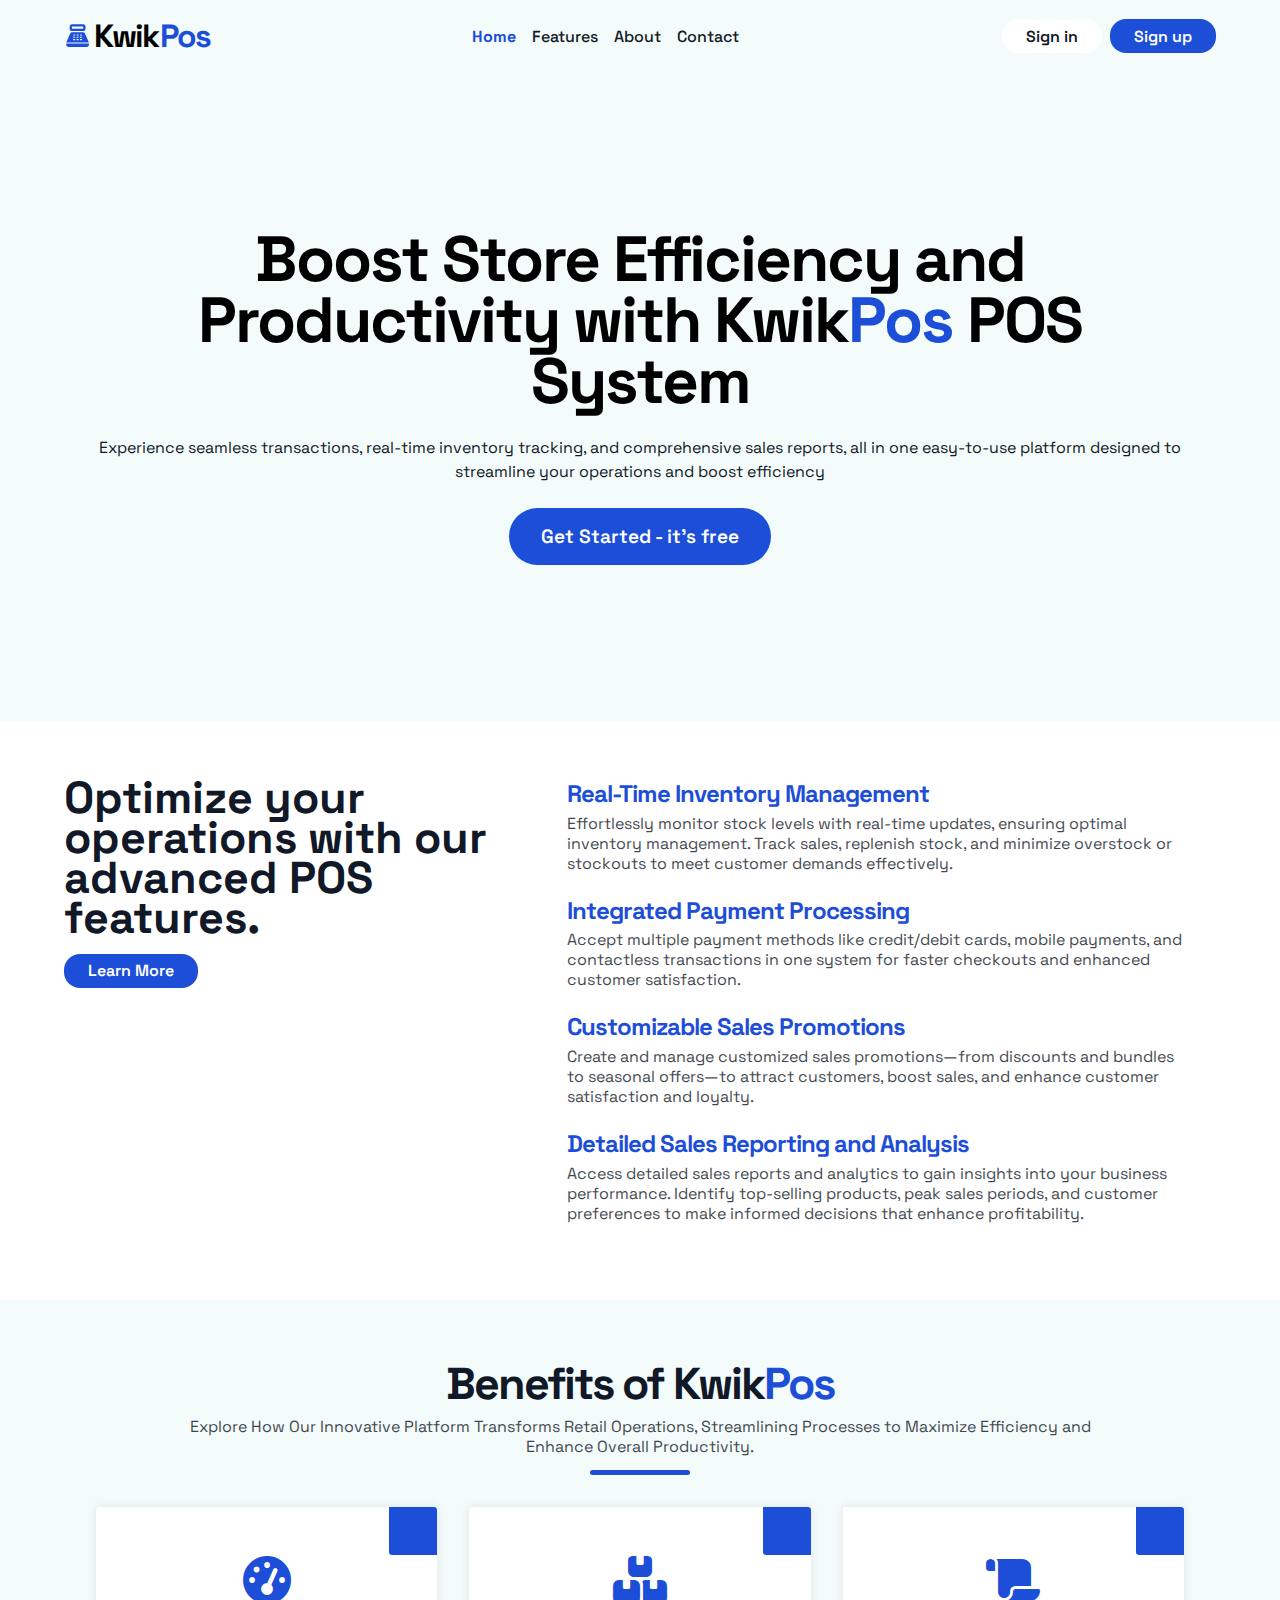
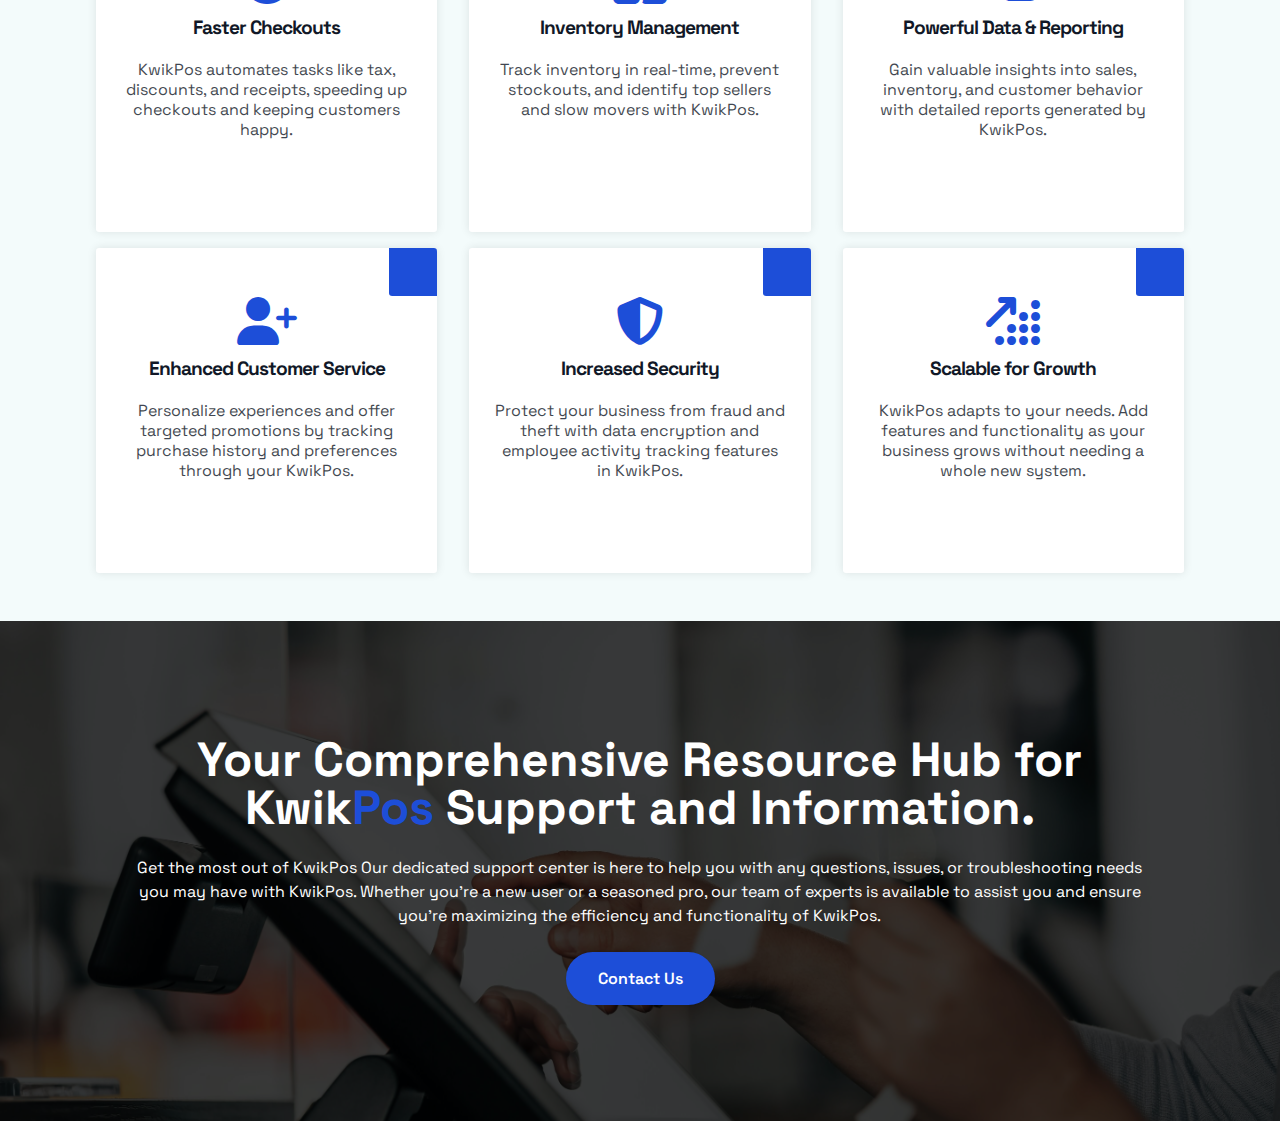
==== commit 93d9ca48: "Add files via upload" ====
--- a/index.html
+++ b/index.html
@@ -281,5 +281,24 @@
         </div>
       </div>
     </section>
+    <div class="support__wrapper">
+      <img src="images/point__of__sale.jpg" alt="Retail Image" />
+      <div class="support__container">
+        <div class="support__content">
+          <h3 class="title">
+            Your Comprehensive Resource Hub for Kwik<span>Pos</span> Support and Information.
+          </h3>
+          <p class="text">
+            Get the most out of KwikPos Our dedicated support center is here to
+            help you with any questions, issues, or troubleshooting needs you
+            may have with KwikPos. Whether you're a new user or a seasoned pro,
+            our team of experts is available to assist you and ensure you're
+            maximizing the efficiency and functionality of KwikPos.
+          </p>
+
+          <a href="#" class="btn fill">Contact Us</a>
+        </div>
+      </div>
+    </div>
   </body>
 </html>
--- a/style.css
+++ b/style.css
@@ -99,8 +99,8 @@
 }
 
 .navbar.mobile {
-	flex-direction: column;
-	padding: 2rem 0 2rem 2rem;
+  flex-direction: column;
+  padding: 2rem 0 2rem 2rem;
 }
 
 .navbar li {
@@ -133,30 +133,32 @@
 }
 
 .nav__item.mobile {
-	padding: 0 0 0 2rem;
-	gap: 1rem;
-	flex-direction: column;
-	justify-content: flex-start;
-	align-items: flex-start;
+  padding: 0 0 0 2rem;
+  gap: 1rem;
+  flex-direction: column;
+  justify-content: flex-start;
+  align-items: flex-start;
 }
 
 /* Menu  */
-.menu, .close {
+.menu,
+.close {
   display: none;
   justify-content: center;
   align-items: center;
 }
 
 .close {
-	margin-top: .5rem;
-	background: var(--primary-accent);
+  margin-top: 0.5rem;
+  background: var(--primary-accent);
 }
 
 .close:hover {
-	background: var(--primary-dark);
-}
-
-.menu svg,.close svg {
+  background: var(--primary-dark);
+}
+
+.menu svg,
+.close svg {
   fill: var(--primary-accent);
   height: 2rem;
   width: 2rem;
@@ -165,9 +167,9 @@
 }
 
 .close svg {
-	fill: var(--background);
-	height: 1.8rem;
-	width: 1.8rem;
+  fill: var(--background);
+  height: 1.8rem;
+  width: 1.8rem;
 }
 
 .menu svg:hover {
@@ -176,48 +178,46 @@
 
 /* Mobile Nav  Wrapper*/
 .mobile__nav__wrapper {
-	position: absolute;
-	top: 0;
-	width: 100%;
-	height: 100vh;
-	background: transparent;
-	transform: translateX(-100vw);
-	display: none;
-
-
-	z-index: 999;
-	animation: MobileNav 1s ease-in-out forwards;
+  position: absolute;
+  top: 0;
+  width: 100%;
+  height: 100vh;
+  background: transparent;
+  transform: translateX(-100vw);
+  display: none;
+
+  z-index: 999;
+  animation: MobileNav 1s ease-in-out forwards;
 }
 
 /* Animate Nav Wrapper  */
 @keyframes MobileNav {
-	to {
-		transform: translateX(0);
-	}
+  to {
+    transform: translateX(0);
+  }
 }
 
 /* Mobile Nav  */
 .mobile__nav {
-	width: 50%;
-	min-width: 350px;
-	height: 100%;
-	background: var(--background);	
-	/* border-right: 2px solid var(--primary-accent); */
-	box-shadow: 0 0 10px rgb(0 0 0 /0.10);
+  width: 50%;
+  min-width: 350px;
+  height: 100%;
+  background: var(--background);
+  /* border-right: 2px solid var(--primary-accent); */
+  box-shadow: 0 0 10px rgb(0 0 0 /0.1);
 }
 
 /* Mobile Nav Top  */
 .mobile__nav__top {
-	width: 90%;
-	padding: 1rem;
-	display: flex;
-	justify-content: flex-end;
-}
-
+  width: 90%;
+  padding: 1rem;
+  display: flex;
+  justify-content: flex-end;
+}
 
 /* Buttons  */
 .btn {
-  padding: .4rem 1.5rem;
+  padding: 0.4rem 1.5rem;
   border-radius: 1rem;
   border: none;
   cursor: pointer;
@@ -241,361 +241,434 @@
 }
 
 .btn.fill__up {
-	box-shadow: 0 0 5px rgb(0 0 0 /0.10);
+  box-shadow: 0 0 5px rgb(0 0 0 /0.1);
 }
 
 /* Header  */
 Header {
-	display: flex;
-	justify-content: center;
-	align-items: center;
-	flex-direction: column;
-	gap: .5rem;
-
-	width: 100%;
-	height: 650px;
-	background: var(--surface);
+  display: flex;
+  justify-content: center;
+  align-items: center;
+  flex-direction: column;
+  gap: 0.5rem;
+
+  width: 100%;
+  height: 650px;
+  background: var(--surface);
 }
 
 /* Header Title  */
 Header .title {
-	width: 85%;
-	min-width: 450px;
-	text-align: center;
-	font-size: 4rem;
-	line-height: 3.8rem;
-	letter-spacing: -2px;
-	columns: var(--text-primary);
+  width: 85%;
+  min-width: 450px;
+  text-align: center;
+  font-size: 4rem;
+  line-height: 3.8rem;
+  letter-spacing: -2px;
+  columns: var(--text-primary);
 }
 
 /* Header Title Span*/
 Header .title span {
-	color: var(--primary-accent);
+  color: var(--primary-accent);
 }
 
 /* Header Text  */
 Header .text {
-	width: 90%;
-	text-align: center;
-	color: var(--text-primary);
-	padding: 1rem 0;
+  width: 90%;
+  text-align: center;
+  color: var(--text-primary);
+  padding: 1rem 0;
 }
 
 /* Header Button  */
 header .btn {
-	font-size: 1.2rem;
+  font-size: 1.2rem;
+  padding: 1rem 2rem;
+  border-radius: 2rem;
+}
+
+/* Section  */
+section {
+  width: 100%;
+  height: auto;
+  padding: 2rem 0 3rem 0;
+
+  display: flex;
+  justify-content: center;
+  align-items: center;
+  flex-direction: column;
+}
+
+section.fill {
+  background: var(--surface);
+}
+
+/* Section Header  */
+.section__header {
+  width: var(--width);
+  height: auto;
+  display: flex;
+  justify-content: center;
+  align-items: center;
+  gap: 0.5rem;
+  flex-direction: column;
+  padding: 2rem 0;
+}
+
+/* Section Line  */
+section hr {
+  width: 100px;
+  height: 5px;
+  border-radius: 5px;
+  background: var(--primary-accent);
+  border: none;
+}
+
+/* Section Header  Title */
+.section__header .title {
+  font-size: 2.8rem;
+  line-height: 2.5rem;
+  letter-spacing: -2px;
+  color: var(--text-primary);
+  text-align: center;
+}
+.section__header .title span {
+  color: var(--primary-accent);
+}
+
+/* Section Header Text  */
+.section__header .text {
+  color: var(--text-primary);
+  opacity: 0.8;
+  line-height: 20px;
+  padding: 0.3rem 0;
+  cursor: pointer;
+  transition: all 0.1s ease-in-out;
+  text-align: center;
+  width: 80%;
+  min-width: 450px;
+}
+
+/* grid  */
+.grid {
+  width: var(--width);
+  height: auto;
+  display: grid;
+}
+
+/* Columns  */
+.col_1_2 {
+  grid-template-columns: minmax(450px, 1.5fr) 2fr;
+  gap: 1rem;
+  padding: 1.5rem 0;
+}
+
+.col_2 {
+  grid-template-columns: 1fr;
+}
+
+.col_3 {
+  grid-template-columns: 1fr 1fr 1fr;
+  gap: 2rem;
+  row-gap: 1rem;
+  justify-content: center;
+  align-items: center;
+  width: 85%;
+}
+
+/* Columns Item  */
+.col__item {
+  width: 100%;
+  height: auto;
+
+  display: flex;
+  justify-content: flex-start;
+  align-items: flex-start;
+  flex-direction: column;
+  gap: 1rem;
+}
+
+/* Columns Item  Title*/
+.col__item .title {
+  font-size: 2.8rem;
+  line-height: 2.5rem;
+  color: var(--text-primary);
+}
+
+/* Columns Item  Header*/
+.col__item .header {
+  font-size: 1.5rem;
+  letter-spacing: -1px;
+  color: var(--primary-accent);
+}
+
+/* Columns Item  Text*/
+.col__item .text {
+  color: var(--text-primary);
+  opacity: 0.8;
+  line-height: 20px;
+  padding: 0.3rem 0;
+  cursor: pointer;
+  transition: all 0.1s ease-in-out;
+  width: 95%;
+}
+.col__item .text:hover {
+  opacity: 1;
+}
+
+/* Col Card  */
+.col__card {
+  width: 100%;
+  height: 325px;
+  border-radius: 0.2rem;
+  box-shadow: 0 0 10px rgb(0 0 0 /0.1);
+  background: var(--background);
+
+  display: flex;
+  justify-content: center;
+  align-items: center;
+  position: relative;
+  overflow: hidden;
+  cursor: pointer;
+  transition: all 0.2s ease-in-out;
+}
+
+/* Col Card  Circle*/
+.col__card .circle {
+  width: 4rem;
+  height: 4rem;
+  background: var(--primary-accent);
+  position: absolute;
+  border-radius: 0.2rem;
+  top: -1rem;
+  right: -1rem;
+  transition: all 0.2s ease-in-out;
+}
+
+.col__card:hover .circle {
+  width: 110%;
+  height: 110%;
+}
+
+/* Col Card Content  */
+.col__card__content {
+  width: 85%;
+  height: 75%;
+
+  display: grid;
+  grid-template-rows: 4rem 2rem 1fr;
+  position: relative;
+  z-index: 10;
+}
+
+/* Col Card Content Icon  */
+.col__card__content .icon {
+  width: 100%;
+  height: 100%;
+
+  display: flex;
+  justify-content: center;
+  align-items: center;
+}
+
+.col__card__content .icon .ico {
+  font-size: 3rem;
+  color: var(--primary-accent);
+  transition: all 0.2s ease-in-out;
+}
+
+.col__card:hover .ico {
+  color: var(--background);
+  transform: rotate(360deg);
+}
+
+/* Col Card Content Title  */
+.col__card__content .title {
+  display: flex;
+  justify-content: center;
+  align-items: center;
+  width: 100%;
+  text-align: center;
+
+  font-weight: bold;
+  font-size: 1.2rem;
+  line-height: 1rem;
+  letter-spacing: -1px;
+  color: var(--text-primary);
+  padding: 1rem 0;
+  transition: all 0.2s ease-in-out;
+}
+
+.col__card:hover .title {
+  color: var(--background);
+}
+
+/* Col Card Content Text */
+.col__card__content .text {
+  width: 100%;
+  color: var(--text-primary);
+  opacity: 0.8;
+  line-height: 20px;
+  padding: 0.3rem 0;
+  cursor: pointer;
+  transition: all 0.2s ease-in-out;
+  text-align: center;
+  padding: 1rem 0 0 0;
+}
+
+.col__card:hover .text {
+  color: var(--background);
+  opacity: 1;
+}
+
+/* Support Wrapper  */
+.support__wrapper {
+  width: 100%;
+  height: 500px;
+
+  position: relative;
+}
+
+/* Support Wrapper Image  */
+.support__wrapper img {
+  width: 100%;
+  height: 100%;
+  object-fit: cover;
+  position: absolute;
+  top: 0;
+}
+
+/* Support Container  */
+.support__container {
+  width: 100%;
+  height: 100%;
+  background: rgb(0 0 0 /0.75);
+
+  position: absolute;
+  top: 0;
+
+  display: flex;
+  justify-content: center;
+  align-items: center;
+}
+
+/* Support Content  */
+.support__content {
+  width: var(--width);
+  height: 80%;
+
+  display: flex;
+  justify-content: center;
+  align-items: center;
+  flex-direction: column;
+  gap: 0.5rem;
+}
+
+/* Support Content Title*/
+.support__content .title {
+  font-size: 3rem;
+  line-height: 3rem;
+  text-align: center;
+  color: var(--background);
+  width: 90%;
+  min-width: 650px;
+  text-shadow: 1px 1px 2px var(--black);
+}
+
+/* Support Content Title Span*/
+.support__content .title span { 
+	color: var(--primary-accent);
+}
+
+
+/* Support Content Text*/
+.support__content .text {
+  width: 90%;
+  text-align: center;
+  color: var(--background);
+  padding: 1rem 0;
+}
+
+/* Support Content Btn*/
+.support__content .btn {
 	padding: 1rem 2rem;
 	border-radius: 2rem;
 }
 
-
-/* Section  */
-section {
-	width: 100%;
-	height: auto;
-	padding: 2rem 0;
-
-	display: flex;
-	justify-content: center;
-	align-items: center;
-	flex-direction: column;
-}
-
-section.fill {
-	background: var(--surface);
-}
-
-/* Section Header  */
-.section__header {
-	width: var(--width);
-	height: auto;
-	display: flex;
-	justify-content: center;
-	align-items: center;
-	gap: .5rem;
-	flex-direction: column;
-	padding: 2rem 0;
-}
-
-/* Section Line  */
-section hr {
-	width: 100px;
-	height: 5px;
-	border-radius: 5px;
-	background: var(--primary-accent);
-	border: none;
-  }
-
-/* Section Header  Title */
-.section__header .title{
-	font-size: 2.8rem;
-	line-height: 2.5rem;
-	letter-spacing: -2px;
-	color: var(--text-primary);
-	text-align: center;
-}
-.section__header .title span {
-	color: var(--primary-accent);
-}
-
-/* Section Header Text  */
-.section__header .text{
-	color: var(--text-primary);
-	opacity: .8;
-	line-height: 20px;
-	padding: .3rem 0;
-	cursor: pointer;
-	transition: all .1s ease-in-out;
-	text-align: center;
-	width: 80%;
-	min-width: 450px;
-}
-
-/* grid  */
-.grid {
-	width: var(--width);
-	height: auto;
-	display: grid;
-}
-
-/* Columns  */
-.col_1_2 {
-	grid-template-columns: minmax(450px,1.5fr) 2fr;
-	gap: 1rem;
-	padding: 1.5rem 0;
-}
-
-.col_2 {
-	grid-template-columns: 1fr;
-}
-
-.col_3 {
-	grid-template-columns: 1fr 1fr 1fr;
-	gap: 2rem;
-	row-gap: 1rem;
-	justify-content: center;
-	align-items: center;
-	width: 85%;
-}
-
-/* Columns Item  */
-.col__item {
-	width: 100%;
-	height: auto;
-
-	display: flex;
-	justify-content: flex-start;
-	align-items: flex-start;
-	flex-direction: column;
-	gap: 1rem;
-}
-
-/* Columns Item  Title*/
-.col__item .title {
-	font-size: 2.8rem;
-	line-height: 2.5rem;
-	color: var(--text-primary);
-}
-
-/* Columns Item  Header*/
-.col__item .header {
-	font-size: 1.5rem;
-	letter-spacing: -1px;
-	color: var(--primary-accent);
-}
-
-/* Columns Item  Text*/
-.col__item .text {
-	color: var(--text-primary);
-	opacity: .8;
-	line-height: 20px;
-	padding: .3rem 0;
-	cursor: pointer;
-	transition: all .1s ease-in-out;
-	width: 95%;
-}
-.col__item .text:hover {
-	opacity: 1;
-}
-
-/* Col Card  */
-.col__card {
-	width: 100%;
-	height: 325px;
-	border-radius: .2rem;
-	box-shadow: 0 0 10px rgb(0 0 0 /0.10);
-	background: var(--background);
-
-	display: flex;
-	justify-content: center;
-	align-items: center;
-	position: relative;
-	overflow: hidden;
-	cursor: pointer;
-	transition: all .2s ease-in-out;
-}
-
-/* Col Card  Circle*/
-.col__card .circle {
-	width: 4rem;
-	height: 4rem;
-	background: var(--primary-accent);
-	position: absolute;
-	border-radius: .2rem;
-	top: -1rem;
-	right: -1rem;
-	transition: all .2s ease-in-out;
-}
-
-.col__card:hover .circle {
-	width: 110%;
-	height: 110%;
-}
-
-/* Col Card Content  */
-.col__card__content {
-	width: 85%;
-	height: 75%;
-
-	display: grid;
-	grid-template-rows: 4rem 2rem 1fr;
-	position: relative;
-	z-index: 10;
-}
-
-/* Col Card Content Icon  */
-.col__card__content .icon {
-	width: 100%;
-	height: 100%;
-
-	display: flex;
-	justify-content: center;
-	align-items: center;
-}
-
-.col__card__content .icon .ico {
-	font-size: 3rem;
-	color: var(--primary-accent);
-	transition: all .2s ease-in-out;
-}
-
-.col__card:hover .ico {
-	color: var(--background);
-	transform: rotate(360deg);
-}
-
-/* Col Card Content Title  */
-.col__card__content .title {
-	display: flex;
-	justify-content: center;
-	align-items: center;
-	width: 100%;
-	text-align: center;
-
-	font-weight: bold;
-	font-size: 1.2rem;
-	line-height: 1rem;
-	letter-spacing: -1px;
-	color: var(--text-primary);
-	padding: 1rem 0;
-	transition: all .2s ease-in-out;
-}
-
-.col__card:hover .title {
-	color: var(--background);
-}
-
-/* Col Card Content Text */
-.col__card__content .text {
-	width: 100%;
-	color: var(--text-primary);
-	opacity: .8;
-	line-height: 20px;
-	padding: .3rem 0;
-	cursor: pointer;
-	transition: all .2s ease-in-out;
-	text-align: center;
-	padding: 1rem 0 0 0;
-}
-
-.col__card:hover .text {
-	color: var(--background);
-	opacity: 1;
-}
-
 /* Headings */
 h1 {
-    font-size: 54px;
-    font-weight: bold;
+  font-size: 54px;
+  font-weight: bold;
 }
 h2 {
-    font-size: 36px;
-    font-weight: bold;
+  font-size: 36px;
+  font-weight: bold;
 }
 h3 {
-    font-size: 30px;
-    font-weight: bold;
+  font-size: 30px;
+  font-weight: bold;
 }
 h4 {
-    font-size: 24px;
-    font-weight: bold;
+  font-size: 24px;
+  font-weight: bold;
 }
 h5 {
-    font-size: 20px;
-    font-weight: bold;
+  font-size: 20px;
+  font-weight: bold;
 }
 h6 {
-    font-size: 18px;
-    font-weight: bold;
+  font-size: 18px;
+  font-weight: bold;
 }
 
 /* Paragraphs */
 p {
-    font-size: 16px;
-    line-height: 1.5;
+  font-size: 16px;
+  line-height: 1.5;
 }
 p.small {
-    font-size: 14px;
-    line-height: 1.5;
+  font-size: 14px;
+  line-height: 1.5;
 }
 
 /* Text */
 .text-default {
-    font-size: 16px;
+  font-size: 16px;
 }
 .text-small {
-    font-size: 14px;
+  font-size: 14px;
 }
 .text-large {
-    font-size: 18px;
+  font-size: 18px;
 }
 
 /* Buttons */
 
 button.small {
-    font-size: 14px;
+  font-size: 14px;
 }
 button.large {
-    font-size: 18px;
+  font-size: 18px;
 }
 
 /* Links */
 a {
-    font-size: 16px;
+  font-size: 16px;
 }
 a.small {
-    font-size: 14px;
+  font-size: 14px;
 }
 a.large {
-    font-size: 18px;
+  font-size: 18px;
 }
 
 /* Brand Text */
 .brand-name {
-    font-size: 32px;
-    font-weight: bold;
+  font-size: 32px;
+  font-weight: bold;
 }
 .tagline {
-    font-size: 24px;
-    font-weight: normal;
-}
+  font-size: 24px;
+  font-weight: normal;
+}
--- a/responsive.css
+++ b/responsive.css
@@ -125,6 +125,14 @@
   .col__card {
     width: 100%;
     height: 275px;
+  }
+
+  /* Support Content Title*/
+  .support__content .title {
+    font-size: 2.5rem;
+    line-height: 2.5rem;
+    width: 90%;
+    min-width: 350px;
   }
 }
 
@@ -135,6 +143,20 @@
     line-height: 2.3rem;
     color: var(--text-primary);
   }
+
+  /* Support Content Title*/
+  .support__content .title {
+    font-size: 2.3rem;
+    line-height: 2.3rem;
+    width: 90%;
+    min-width: 350px;
+  }
+
+  /* Support Content Text*/
+  .support__content .text {
+    font-size: 14px;
+    width: 95%;
+  }
 }
 
 @media (max-width: 495px) {
@@ -185,14 +207,22 @@
   /* Section Header Text  */
   .section__header .text {
     color: var(--text-primary);
-    opacity: .8;
+    opacity: 0.8;
     line-height: 20px;
-    padding: .3rem 0;
+    padding: 0.3rem 0;
     cursor: pointer;
-    transition: all .1s ease-in-out;
+    transition: all 0.1s ease-in-out;
     text-align: center;
     width: 90%;
     min-width: 0px;
+  }
+
+  /* Support Content Title*/
+  .support__content .title {
+    font-size: 2rem;
+    line-height: 2rem;
+    width: 90%;
+    min-width: 350px;
   }
 }
 
@@ -218,16 +248,30 @@
 
 @media (max-width: 395px) {
   /* Section Header Text  */
-.section__header .text{
-	color: var(--text-primary);
-	opacity: .8;
-	line-height: 20px;
-	padding: .3rem 0;
-	cursor: pointer;
-	transition: all .1s ease-in-out;
-	text-align: center;
-  font-size: 14px;
-	width: 80%;
-	min-width: 290px;
-}
-}
+  .section__header .text {
+    color: var(--text-primary);
+    opacity: 0.8;
+    line-height: 20px;
+    padding: 0.3rem 0;
+    cursor: pointer;
+    transition: all 0.1s ease-in-out;
+    text-align: center;
+    font-size: 14px;
+    width: 80%;
+    min-width: 290px;
+  }
+
+  /* Support Content Text*/
+  .support__content .text {
+    font-size: 14px;
+    width: 90%;
+  }
+
+    /* Support Content Title*/
+    .support__content .title {
+      font-size: 1.8rem;
+      line-height: 1.8rem;
+      width: 95%;
+      min-width: 350px;
+    }
+}
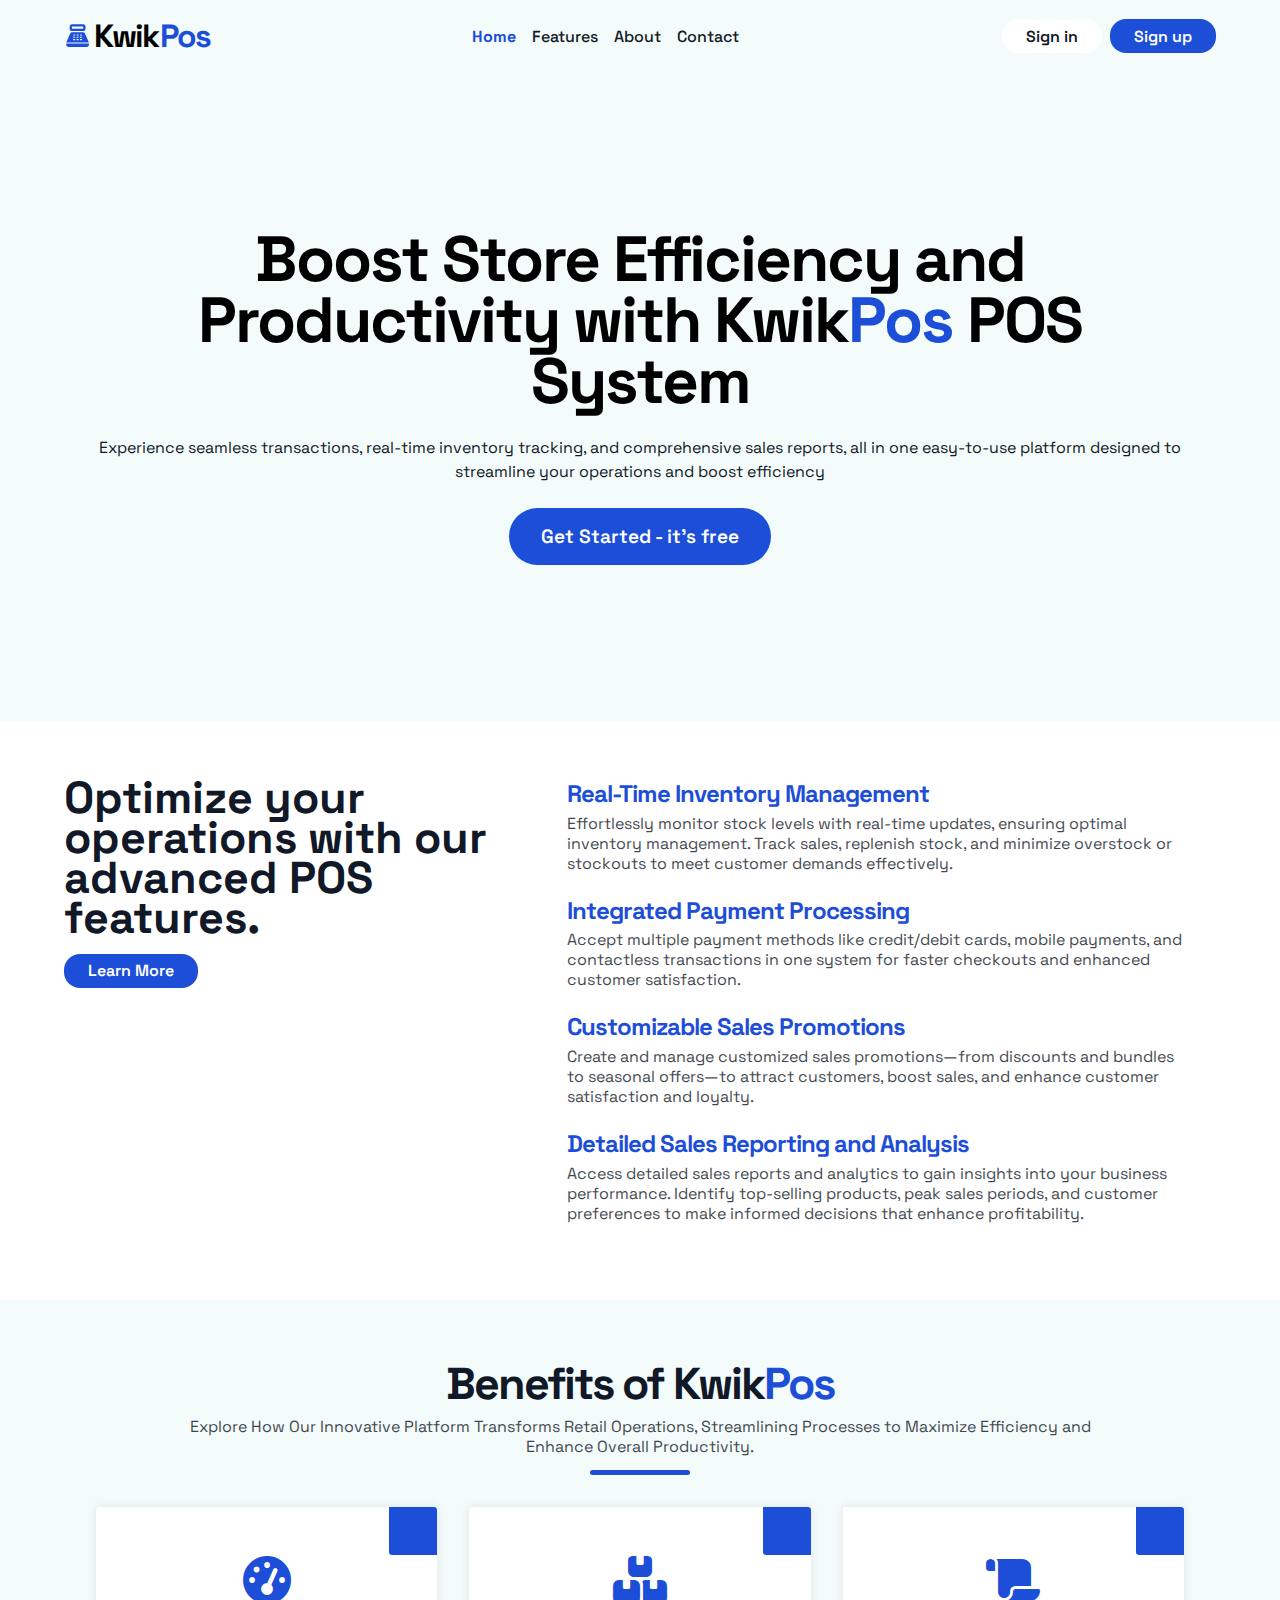
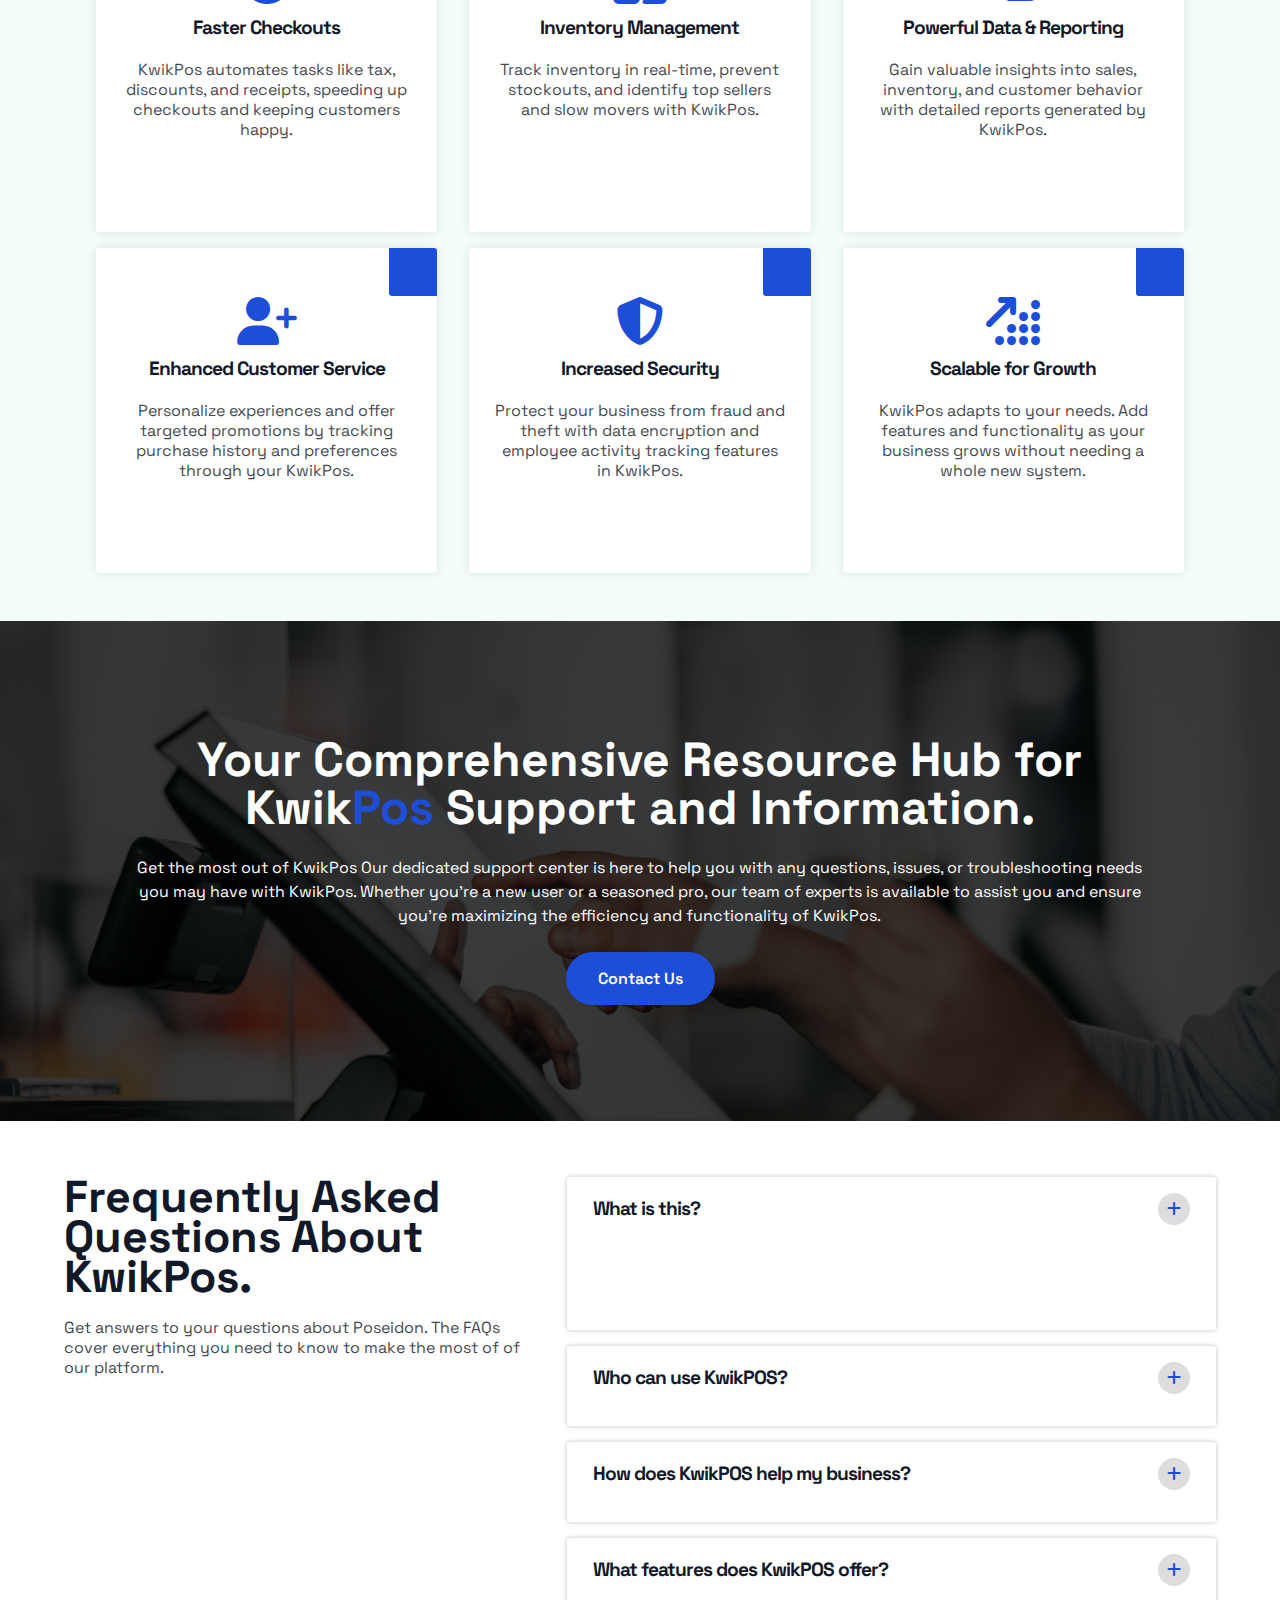
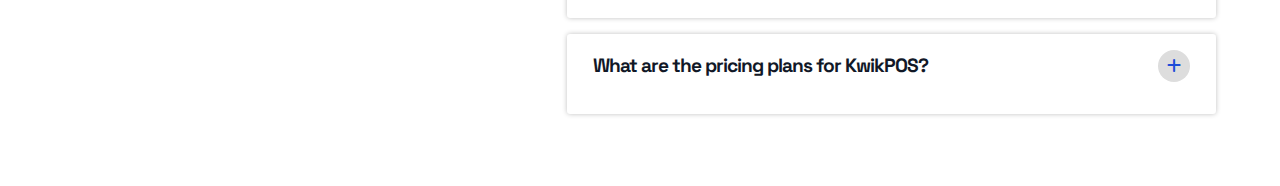
==== commit 92511b58: "Add files via upload" ====
--- a/index.html
+++ b/index.html
@@ -286,7 +286,8 @@
       <div class="support__container">
         <div class="support__content">
           <h3 class="title">
-            Your Comprehensive Resource Hub for Kwik<span>Pos</span> Support and Information.
+            Your Comprehensive Resource Hub for Kwik<span>Pos</span> Support and
+            Information.
           </h3>
           <p class="text">
             Get the most out of KwikPos Our dedicated support center is here to
@@ -300,5 +301,116 @@
         </div>
       </div>
     </div>
+    <section>
+      <div class="grid col_1_2">
+        <div class="col__item title__section">
+          <h2 class="title">Frequently Asked Questions About KwikPos.</h2>
+          <p class="text">
+            Get answers to your questions about Poseidon. The FAQs cover
+            everything you need to know to make the most of of our platform.
+          </p>
+        </div>
+
+        <div class="col__item col_2">
+          <div class="accordion__wrapper">
+            <div class="accordion__item">
+              <div class="accordion__content">
+                <div class="accordion__header">
+                  <span>What is this?</span>
+                  <div class="icon__Wrapper">
+                    <i class="fa-solid fa-plus ico ico_plus"></i>
+                    <i class="fa-solid fa-minus ico ico_minus"></i>
+                  </div>
+                </div>
+                <div class="accordion__panel">
+                  KwikPOS is a comprehensive Point of Sale (POS) solution
+                  designed to streamline sales transactions, inventory
+                  management, and customer interactions for businesses of all
+                  sizes.
+                </div>
+              </div>
+            </div>
+
+            <div class="accordion__item">
+              <div class="accordion__content">
+                <div class="accordion__header">
+                  <span>Who can use KwikPOS?</span>
+                  <div class="icon__Wrapper">
+                    <i class="fa-solid fa-plus ico ico_plus"></i>
+                    <i class="fa-solid fa-minus ico ico_minus"></i>
+                  </div>
+                </div>
+                <div class="accordion__panel">
+                  KwikPOS is suitable for a variety of businesses, including
+                  retail stores, restaurants, cafes, and service-based
+                  businesses.
+                </div>
+              </div>
+            </div>
+
+            <div class="accordion__item">
+              <div class="accordion__content">
+                <div class="accordion__header">
+                  <span>How does KwikPOS help my business?</span>
+                  <div class="icon__Wrapper">
+                    <i class="fa-solid fa-plus ico ico_plus"></i>
+                    <i class="fa-solid fa-minus ico ico_minus"></i>
+                  </div>
+                </div>
+                <div class="accordion__panel">
+                  KwikPOS helps your business by providing an efficient and
+                  easy-to-use system for managing sales, tracking inventory,
+                  generating reports, and enhancing customer experience.
+                </div>
+              </div>
+            </div>
+
+            <div class="accordion__item">
+              <div class="accordion__content">
+                <div class="accordion__header">
+                  <span>What features does KwikPOS offer?</span>
+                  <div class="icon__Wrapper">
+                    <i class="fa-solid fa-plus ico ico_plus"></i>
+                    <i class="fa-solid fa-minus ico ico_minus"></i>
+                  </div>
+                </div>
+                <div class="accordion__panel">
+                  <div>
+                    KwikPOS offers features such as sales tracking, inventory
+                    management, customer management, reporting and analytics,
+                    employee management, and integration with various payment
+                    methods.
+                  </div>
+
+                  <a href="#" class="btn fill">View Pricing</a>
+                </div>
+              </div>
+            </div>
+
+            <div class="accordion__item">
+              <div class="accordion__content">
+                <div class="accordion__header">
+                  <span>What are the pricing plans for KwikPOS?</span>
+                  <div class="icon__Wrapper">
+                    <i class="fa-solid fa-plus ico ico_plus"></i>
+                    <i class="fa-solid fa-minus ico ico_minus"></i>
+                  </div>
+                </div>
+                <div class="accordion__panel">
+                  <div>
+                    KwikPOS offers various pricing plans to suit different
+                    business needs. For detailed information on our pricing
+                    plans, please visit our pricing page or contact our sales
+                    team.
+                  </div>
+
+                  <a href="#" class="btn fill">View Pricing</a>
+                </div>
+              </div>
+            </div>
+          </div>
+        </div>
+      </div>
+    </section>
   </body>
 </html>
--- a/style.css
+++ b/style.css
@@ -577,10 +577,9 @@
 }
 
 /* Support Content Title Span*/
-.support__content .title span { 
-	color: var(--primary-accent);
-}
-
+.support__content .title span {
+  color: var(--primary-accent);
+}
 
 /* Support Content Text*/
 .support__content .text {
@@ -592,10 +591,125 @@
 
 /* Support Content Btn*/
 .support__content .btn {
-	padding: 1rem 2rem;
-	border-radius: 2rem;
-}
-
+  padding: 1rem 2rem;
+  border-radius: 2rem;
+}
+
+/* Accordion Wrapper  */
+.accordion__wrapper {
+  width: 100%;
+  height: auto;
+
+  display: flex;
+  justify-content: flex-start;
+  align-items: flex-start;
+  flex-direction: column;
+  gap: 1rem;
+}
+
+/* Accordion Item  */
+.accordion__item {
+  width: 100%;
+  height: auto;
+  box-shadow: 0 0 5px rgb(0 0 0 /0.25);
+  border-radius: 0.2rem;
+  cursor: pointer;
+
+  display: flex;
+  justify-content: center;
+  align-items: center;
+  padding: 1rem 0 2rem 0;
+}
+
+.accordion__item:first-child .accordion__panel {
+	display: block;
+}
+
+/* Accordion Content  */
+.accordion__content {
+  width: 92%;
+  height: auto;
+  display: flex;
+  flex-direction: column;
+  justify-content: flex-start;
+  align-items: flex-start;
+  gap: 0.6rem;
+}
+
+/* Accordion Header  */
+.accordion__header {
+  width: 100%;
+  height: auto;
+
+  display: flex;
+  justify-content: space-between;
+  align-items: center;
+}
+
+/* Accordion Header span  */
+.accordion__header span {
+  font-size: 1.2rem;
+  font-weight: bold;
+  letter-spacing: -1px;
+  color: var(--text-primary);
+}
+
+/* Icon Wrapper  */
+.icon__Wrapper {
+  display: flex;
+  gap: 0.5rem;
+}
+
+/* Icon Wrapper Ico */
+.icon__Wrapper .ico {
+  background: #ddd;
+  width: 2rem;
+  height: 2rem;
+  display: flex;
+  justify-content: center;
+  align-items: center;
+  color: var(--primary-accent);
+  border-radius: 100%;
+}
+
+.icon__Wrapper i.ico_minus {
+  display: none;
+}
+
+/* Accordion Panel  */
+.accordion__panel {
+  width: 100%;
+  height: auto;
+  color: var(--text-primary);
+  opacity: 0.8;
+
+  display: none;
+  justify-content: flex-start;
+  align-items: flex-start;
+  gap: 2rem;
+  transition: all 0.2s ease-in-out;
+  transform: translateY(-50px);
+  animation: panel 1s ease-in-out forwards;
+  opacity: 0;
+}
+
+.accordion__panel div {
+	padding: 0 0 1rem 0;
+}
+
+/* Accordion Panel Btn */
+.accordion__panel .btn{ 
+	margin: 0 0 1em 0;
+}
+
+
+
+@keyframes panel {
+  to {
+    transform: translateX(0);
+    opacity: 1;
+  }
+}
 /* Headings */
 h1 {
   font-size: 54px;
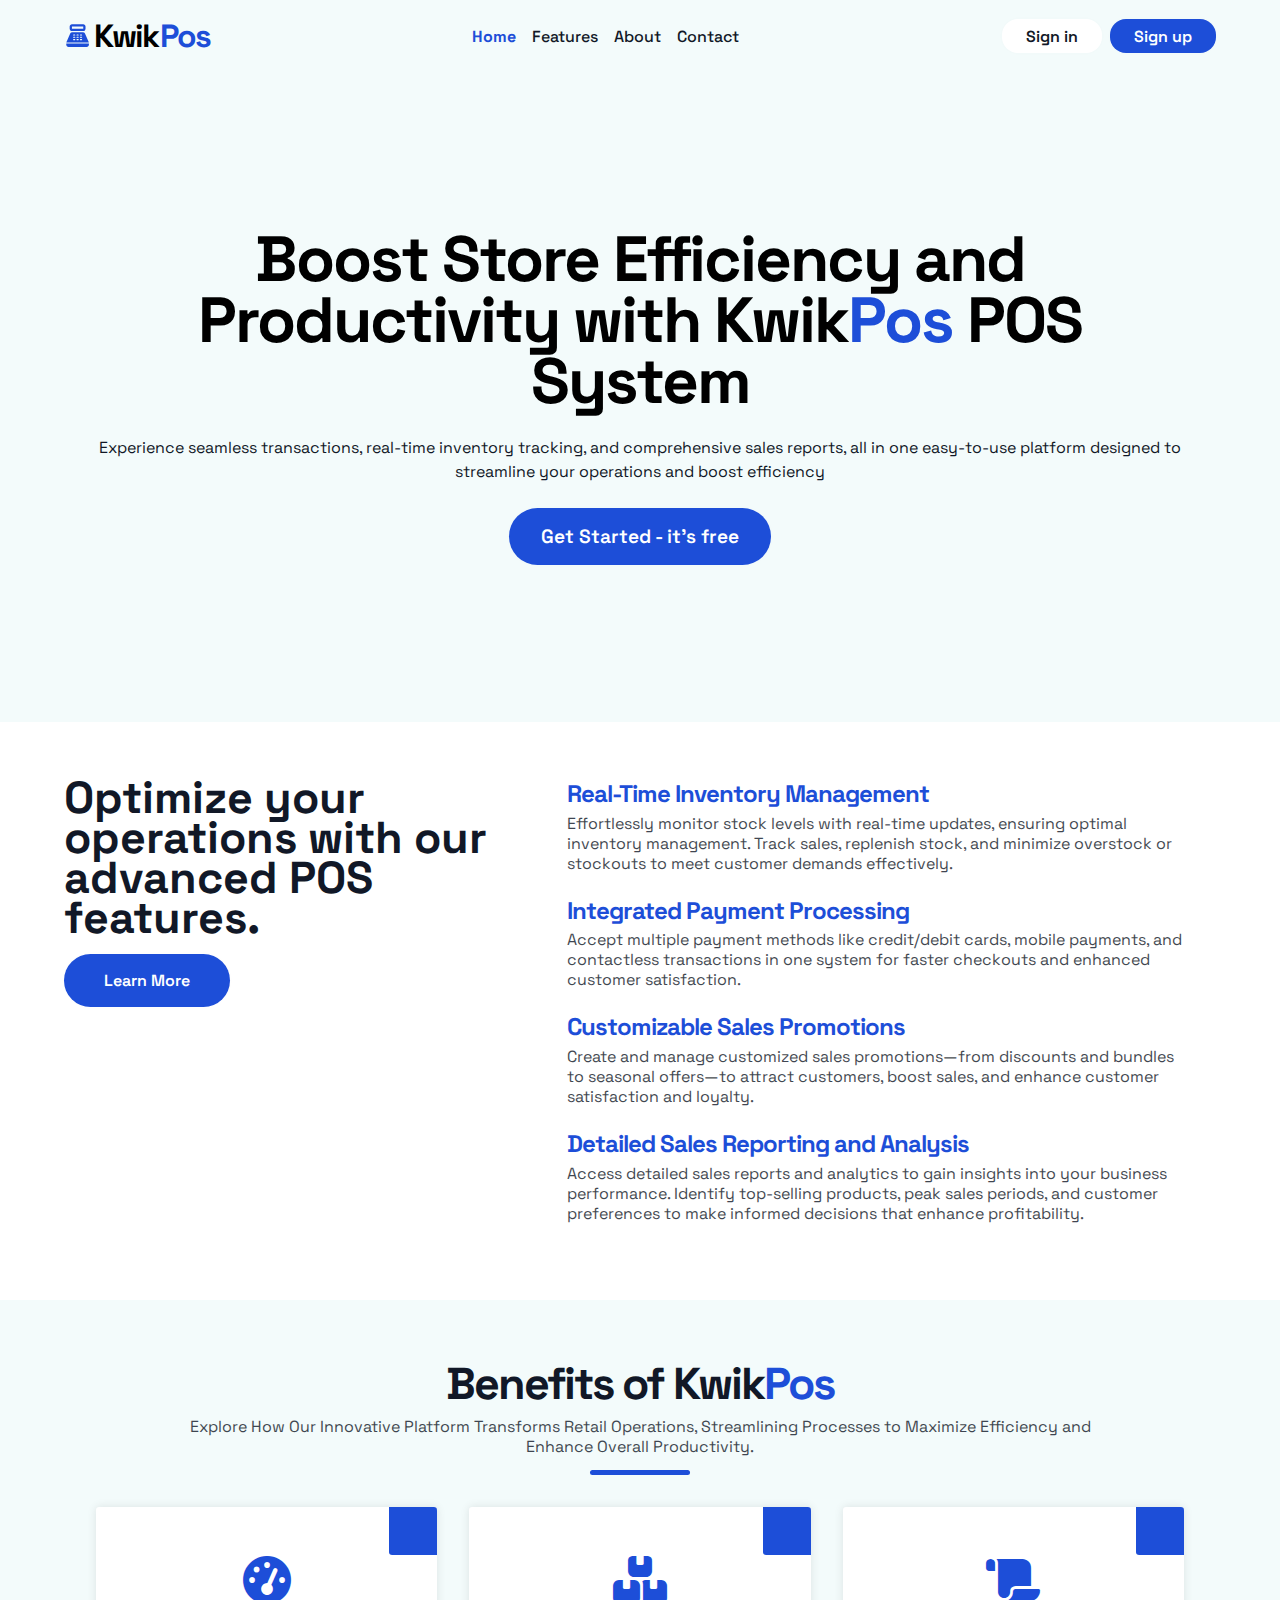
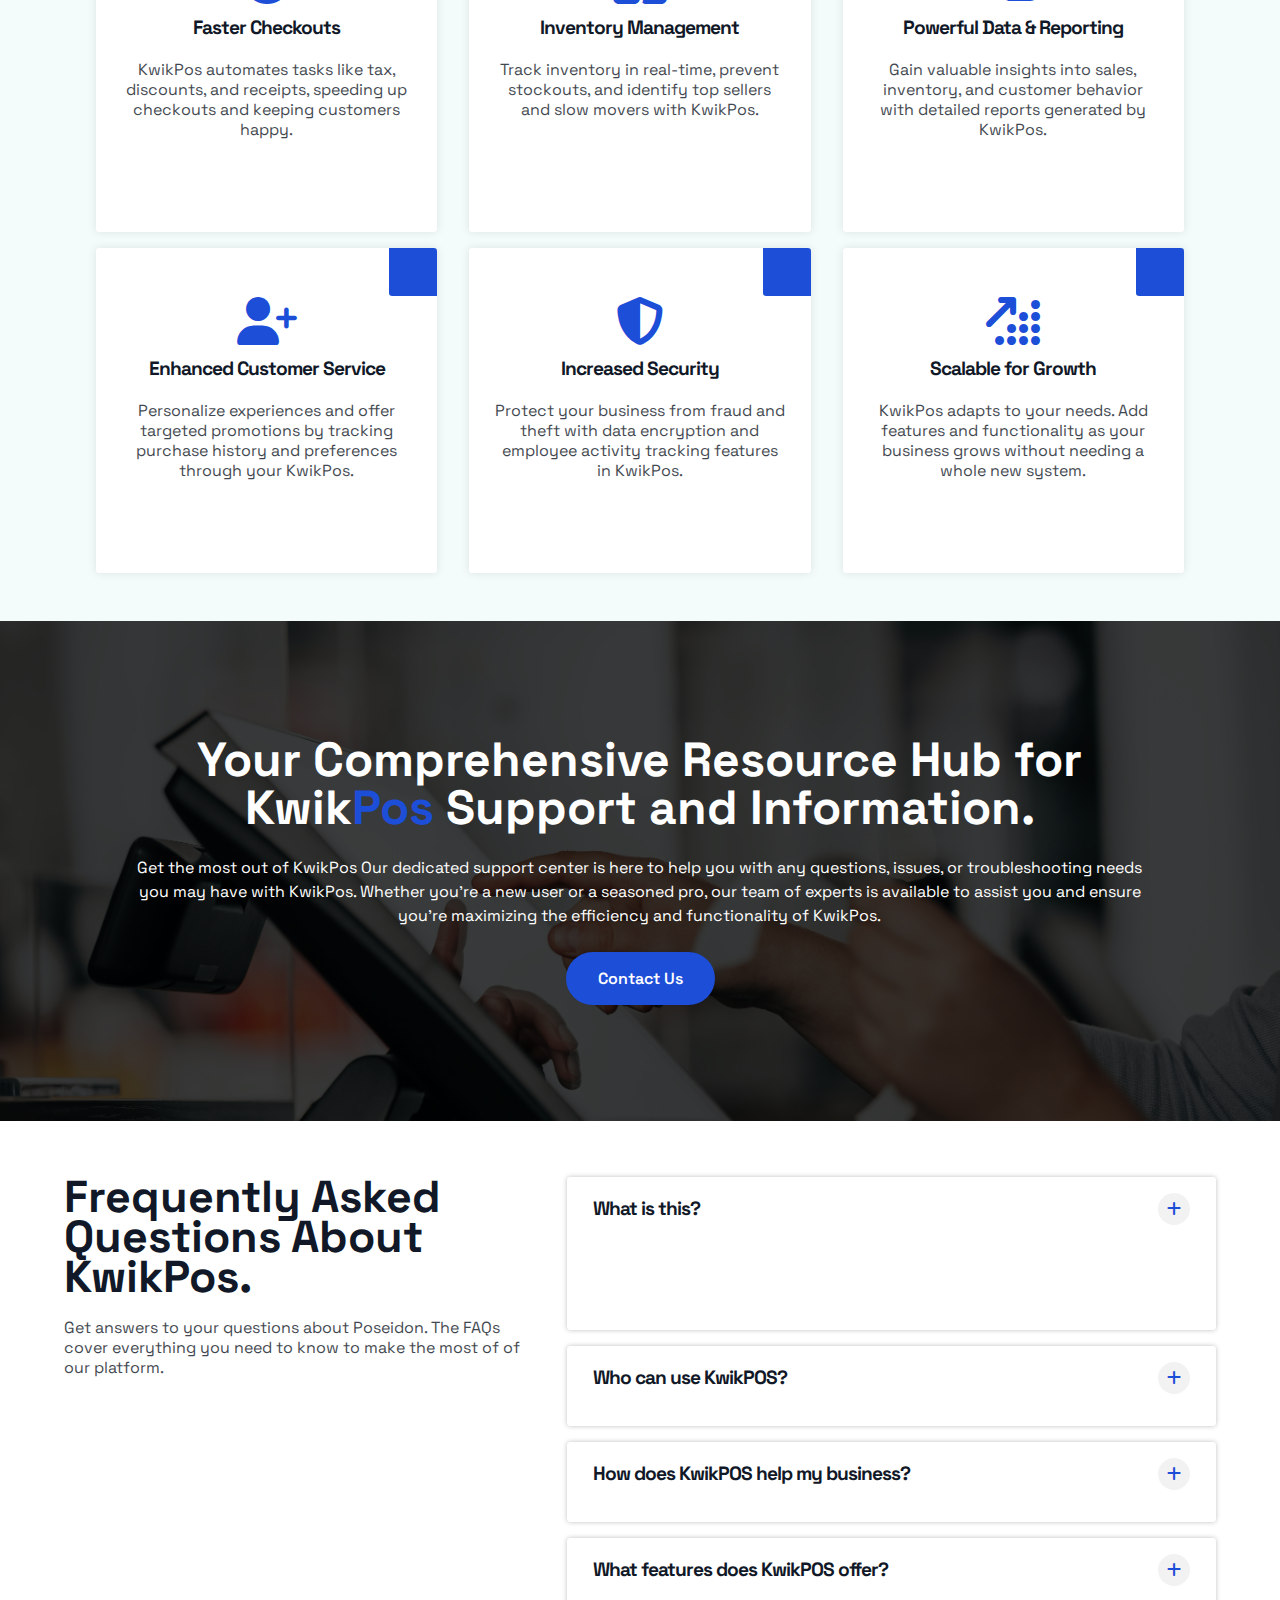
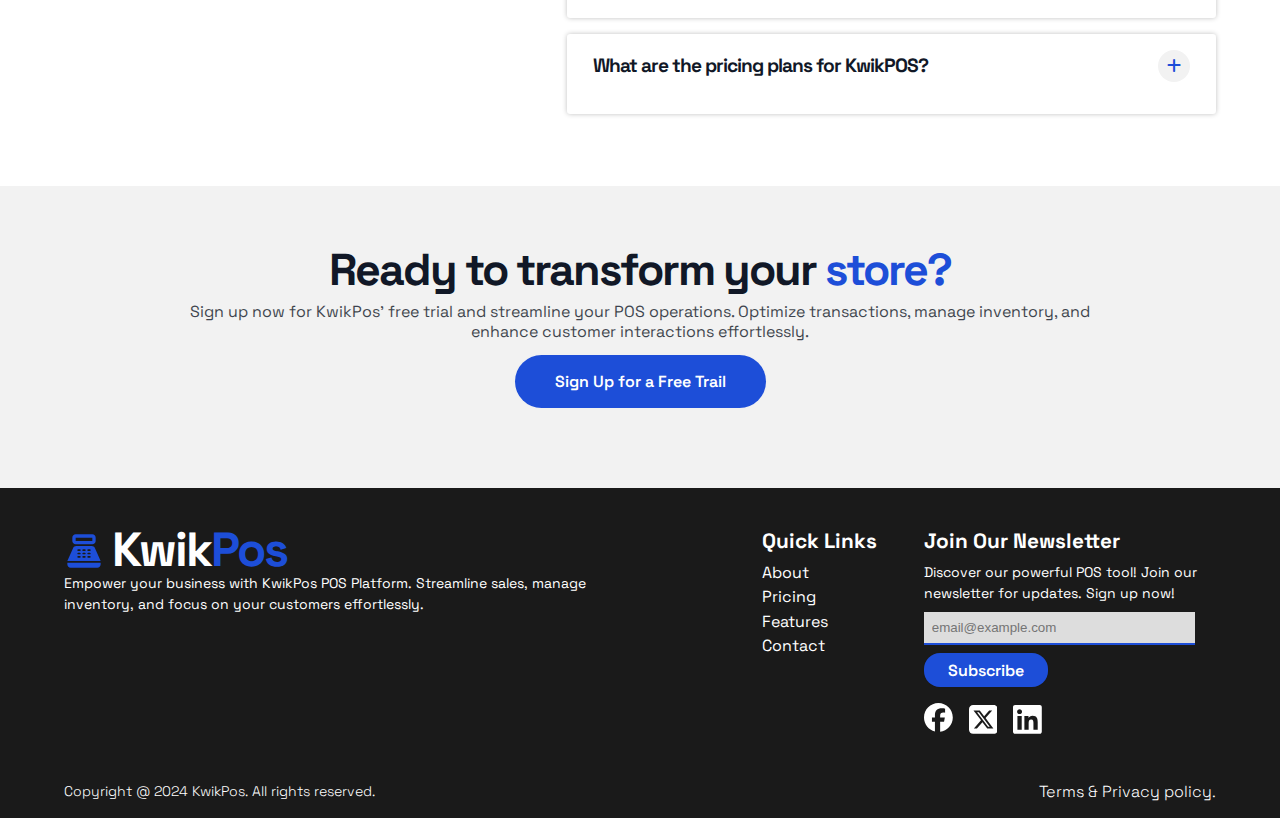
==== commit e58d2435: "Add files via upload" ====
--- a/index.html
+++ b/index.html
@@ -381,8 +381,6 @@
                     employee management, and integration with various payment
                     methods.
                   </div>
-
-                  <a href="#" class="btn fill">View Pricing</a>
                 </div>
               </div>
             </div>
@@ -404,7 +402,7 @@
                     team.
                   </div>
 
-                  <a href="#" class="btn fill">View Pricing</a>
+                  <a href="pricing.html" class="btn fill">View Pricing</a>
                 </div>
               </div>
             </div>
@@ -412,5 +410,113 @@
         </div>
       </div>
     </section>
+    <section class="fill__Shade">
+      <div class="section__header">
+        <h2 class="title">Ready to transform your <span>store?</span></h2>
+        <p class="text">
+          Sign up now for KwikPos' free trial and streamline your POS
+          operations. Optimize transactions, manage inventory, and enhance
+          customer interactions effortlessly.
+        </p>
+
+        <a href="" class="btn fill">Sign Up for a Free Trail</a>
+      </div>
+    </section>
+    <footer>
+      <div class="footer__wrapper">
+        <div class="footer__container">
+          <div class="footer__item">
+            <a href="#">
+              <div class="navbar__brand">
+                <svg
+                  xmlns="http://www.w3.org/2000/svg"
+                  height="24px"
+                  viewBox="0 -960 960 960"
+                  width="24px"
+                  fill="#e8eaed"
+                >
+                  <path
+                    d="M280-640q-33 0-56.5-23.5T200-720v-80q0-33 23.5-56.5T280-880h400q33 0 56.5 23.5T760-800v80q0 33-23.5 56.5T680-640H280Zm0-80h400v-80H280v80ZM160-80q-33 0-56.5-23.5T80-160v-40h800v40q0 33-23.5 56.5T800-80H160ZM80-240l139-313q10-22 30-34.5t43-12.5h376q23 0 43 12.5t30 34.5l139 313H80Zm260-80h40q8 0 14-6t6-14q0-8-6-14t-14-6h-40q-8 0-14 6t-6 14q0 8 6 14t14 6Zm0-80h40q8 0 14-6t6-14q0-8-6-14t-14-6h-40q-8 0-14 6t-6 14q0 8 6 14t14 6Zm0-80h40q8 0 14-6t6-14q0-8-6-14t-14-6h-40q-8 0-14 6t-6 14q0 8 6 14t14 6Zm120 160h40q8 0 14-6t6-14q0-8-6-14t-14-6h-40q-8 0-14 6t-6 14q0 8 6 14t14 6Zm0-80h40q8 0 14-6t6-14q0-8-6-14t-14-6h-40q-8 0-14 6t-6 14q0 8 6 14t14 6Zm0-80h40q8 0 14-6t6-14q0-8-6-14t-14-6h-40q-8 0-14 6t-6 14q0 8 6 14t14 6Zm120 160h40q8 0 14-6t6-14q0-8-6-14t-14-6h-40q-8 0-14 6t-6 14q0 8 6 14t14 6Zm0-80h40q8 0 14-6t6-14q0-8-6-14t-14-6h-40q-8 0-14 6t-6 14q0 8 6 14t14 6Zm0-80h40q8 0 14-6t6-14q0-8-6-14t-14-6h-40q-8 0-14 6t-6 14q0 8 6 14t14 6Z"
+                  />
+                </svg>
+                <div>Kwik<span>Pos</span></div>
+
+                
+              </div>
+            </a>
+            <p>
+              Empower your business with KwikPos POS Platform. Streamline sales,
+              manage inventory, and focus on your customers effortlessly.
+            </p>
+          </div>
+          <div class="footer__item">
+            <div class="item">
+              <div class="title">Quick Links</div>
+              <ul>
+                <li><a href="about.html">About</a></li>
+                <li><a href="pricing.html">Pricing</a></li>
+                <li><a href="features.html">Features</a></li>
+                <li><a href="contact.html">Contact</a></li>
+              </ul>
+            </div>
+            <div class="item">
+              <div class="title">Join Our Newsletter</div>
+              <p>
+                Discover our powerful POS tool! Join our newsletter for updates.
+                Sign up now!
+              </p>
+              <form action="#">
+                <input type="text" placeholder="email@example.com" />
+                <a href="#" class="btn fill">Subscribe</a>
+              </form>
+              <ul class="socials">
+                <li>
+                  <a href="#">
+                    <svg
+                      xmlns="http://www.w3.org/2000/svg"
+                      viewBox="0 0 512 512"
+                    >
+                      <path
+                        d="M512 256C512 114.6 397.4 0 256 0S0 114.6 0 256C0 376 82.7 476.8 194.2 504.5V334.2H141.4V256h52.8V222.3c0-87.1 39.4-127.5 125-127.5c16.2 0 44.2 3.2 55.7 6.4V172c-6-.6-16.5-1-29.6-1c-42 0-58.2 15.9-58.2 57.2V256h83.6l-14.4 78.2H287V510.1C413.8 494.8 512 386.9 512 256h0z"
+                      />
+                    </svg>
+                  </a>
+                </li>
+                <li>
+                  <a href="#">
+                    <svg
+                      xmlns="http://www.w3.org/2000/svg"
+                      viewBox="0 0 448 512"
+                    >
+                      <path
+                        d="M64 32C28.7 32 0 60.7 0 96V416c0 35.3 28.7 64 64 64H384c35.3 0 64-28.7 64-64V96c0-35.3-28.7-64-64-64H64zm297.1 84L257.3 234.6 379.4 396H283.8L209 298.1 123.3 396H75.8l111-126.9L69.7 116h98l67.7 89.5L313.6 116h47.5zM323.3 367.6L153.4 142.9H125.1L296.9 367.6h26.3z"
+                      />
+                    </svg>
+                  </a>
+                </li>
+                <li>
+                  <a href="#">
+                    <svg
+                      xmlns="http://www.w3.org/2000/svg"
+                      viewBox="0 0 448 512"
+                    >
+                      <path
+                        d="M416 32H31.9C14.3 32 0 46.5 0 64.3v383.4C0 465.5 14.3 480 31.9 480H416c17.6 0 32-14.5 32-32.3V64.3c0-17.8-14.4-32.3-32-32.3zM135.4 416H69V202.2h66.5V416zm-33.2-243c-21.3 0-38.5-17.3-38.5-38.5S80.9 96 102.2 96c21.2 0 38.5 17.3 38.5 38.5 0 21.3-17.2 38.5-38.5 38.5zm282.1 243h-66.4V312c0-24.8-.5-56.7-34.5-56.7-34.6 0-39.9 27-39.9 54.9V416h-66.4V202.2h63.7v29.2h.9c8.9-16.8 30.6-34.5 62.9-34.5 67.2 0 79.7 44.3 79.7 101.9V416z"
+                      />
+                    </svg>
+                  </a>
+                </li>
+              </ul>
+            </div>
+          </div>
+        </div>
+        <div class="footer__bottom">
+          Copyright @ 2024 KwikPos. All rights reserved.
+          <a href="Terms&Privacy.html">
+            <span>Terms & Privacy policy.</span>
+          </a>
+        </div>
+      </div>
+    </footer>
   </body>
 </html>
--- a/style.css
+++ b/style.css
@@ -25,6 +25,8 @@
   --warning: #f59e0b;
   --error: #ef4444;
   --info: #3b82f6;
+  --shade: #f2f2f2;
+  --dark: #1a1a1a;
 
   /* Custom Data  */
   --width: 90%;
@@ -181,7 +183,7 @@
   position: absolute;
   top: 0;
   width: 100%;
-  height: 100vh;
+  height: 500vh;
   background: transparent;
   transform: translateX(-100vw);
   display: none;
@@ -304,6 +306,10 @@
   background: var(--surface);
 }
 
+section.fill__Shade {
+  background: var(--shade);
+}
+
 /* Section Header  */
 .section__header {
   width: var(--width);
@@ -348,6 +354,12 @@
   text-align: center;
   width: 80%;
   min-width: 450px;
+}
+
+/* Section Header Btn*/
+section .btn {
+  padding: 1rem 2.5rem;
+  border-radius: 2rem;
 }
 
 /* grid  */
@@ -622,7 +634,7 @@
 }
 
 .accordion__item:first-child .accordion__panel {
-	display: block;
+  display: block;
 }
 
 /* Accordion Content  */
@@ -662,7 +674,7 @@
 
 /* Icon Wrapper Ico */
 .icon__Wrapper .ico {
-  background: #ddd;
+  background: var(--shade);
   width: 2rem;
   height: 2rem;
   display: flex;
@@ -694,15 +706,13 @@
 }
 
 .accordion__panel div {
-	padding: 0 0 1rem 0;
+  padding: 0 0 1rem 0;
 }
 
 /* Accordion Panel Btn */
-.accordion__panel .btn{ 
-	margin: 0 0 1em 0;
-}
-
-
+.accordion__panel .btn {
+  margin: 0 0 1em 0;
+}
 
 @keyframes panel {
   to {
@@ -710,6 +720,176 @@
     opacity: 1;
   }
 }
+
+/* Footer  */
+footer {
+  width: 100%;
+  padding: 2.5rem 0 1rem 0;
+  background: var(--dark);
+
+  display: flex;
+  justify-content: center;
+  align-items: center;
+}
+
+/* Footer Wrapper  */
+.footer__wrapper {
+  width: var(--width);
+  height: auto;
+
+  display: flex;
+  justify-content: flex-start;
+  align-items: flex-start;
+  flex-direction: column;
+  gap: 1.5rem;
+}
+
+/* Footer Container  */
+.footer__container {
+  width: 100%;
+  height: auto;
+  display: grid;
+  grid-template-columns: 1.5fr 1fr;
+  gap: 1rem;
+}
+
+/* Footer Item  */
+.footer__item {
+  width: 100%;
+  height: auto;
+
+  display: flex;
+  justify-content: flex-start;
+  align-items: flex-start;
+
+  flex-direction: column;
+}
+
+/* Footer Item  Nav brand*/
+.footer__item .navbar__brand {
+  color: var(--background);
+  font-size: 3rem;
+  font-weight: bold;
+  line-height: 2.8rem;
+  letter-spacing: -2px;
+
+  display: flex;
+  justify-content: flex-start;
+  align-items: center;
+  gap: 0.5rem;
+}
+
+.footer__item .navbar__brand span {
+  color: var(--primary-accent);
+}
+
+/* Footer Item nav Brand SVG */
+.footer__item .navbar__brand svg {
+  fill: var(--primary-accent);
+  width: 2.5rem;
+  height: 2.5rem;
+}
+
+/* Footer Item  P*/
+.footer__item p {
+  color: var(--background);
+  font-size: 14px;
+  width: 85%;
+  padding: 0 0 0.5rem 0;
+}
+
+.footer__item:last-child p {
+  width: 100%;
+}
+
+.footer__item:last-child {
+  display: grid;
+  grid-template-columns: minmax(115px, 1fr) minmax(275px, 2fr);
+  gap: 1rem;
+}
+
+/* Footer Item  Title*/
+.footer__item .title {
+  font-weight: 700;
+  color: var(--background);
+  font-size: 1.3rem;
+  padding: 0 0 0.5rem 0;
+}
+
+/* Footer Item  Form*/
+.footer__item form {
+  display: flex;
+  justify-content: flex-start;
+  align-items: flex-start;
+  flex-direction: column;
+  gap: 0.5rem;
+}
+
+/* Footer Item  UL*/
+.footer__item ul {
+  list-style: none;
+  display: flex;
+  flex-direction: column;
+  gap: 0.2rem;
+}
+
+/* Footer Item  SOcial*/
+.footer__item ul.socials {
+  flex-direction: row;
+  padding: 1rem 0;
+  gap: 1rem;
+}
+
+.footer__item ul li a {
+  color: var(--background);
+
+  transition: all 0.2s ease-in-out;
+}
+.footer__item ul.socials li a svg {
+  width: 1.8rem;
+  cursor: pointer;
+  transition: all 0.2s ease-in-out;
+  fill: var(--background);
+}
+.footer__item ul li a:hover,
+.footer__item ul li a svg:hover {
+  color: var(--primary-accent);
+  fill: var(--primary-accent);
+}
+
+/* Footer Input  */
+.footer__item input {
+  width: 90%;
+  padding: 0.5rem 0 0.5rem 0.5rem;
+  outline: none;
+  border: none;
+  background: #ddd;
+  border-bottom: 2px solid var(--primary-accent);
+}
+/* Footer Bottom  */
+.footer__bottom {
+  width: 100%;
+  height: auto;
+
+  display: flex;
+  justify-content: space-between;
+  align-items: center;
+
+  color: var(--background);
+  font-weight: 100;
+  font-size: 14px;
+  cursor: pointer;
+}
+
+.footer__bottom a {
+  transition: all 0.2s ease-in-out;
+  color: var(--background);
+}
+
+.footer__bottom a:hover {
+  color: var(--background);
+}
+
 /* Headings */
 h1 {
   font-size: 54px;
--- a/responsive.css
+++ b/responsive.css
@@ -86,6 +86,11 @@
     display: grid;
     grid-template-columns: 1fr;
   }
+
+  /* Footer Item P  */
+  .footer__item p {
+    width: 90%;
+  }
 }
 
 @media (max-width: 750px) {
@@ -98,6 +103,16 @@
   header .btn {
     font-size: 1rem;
     padding: 1rem 1.5rem;
+  }
+
+  /* Footer Item P  */
+  .footer__item p {
+    width: 95%;
+  }
+
+  /* Footer Container  */
+  .footer__container {
+    grid-template-columns: 1fr;
   }
 }
 
@@ -156,6 +171,14 @@
   .support__content .text {
     font-size: 14px;
     width: 95%;
+  }
+
+  /* Footer Bottom  */
+  .footer__bottom {
+    flex-direction: column;
+    justify-content: flex-start;
+    align-items: flex-start;
+    gap: 0.5rem;
   }
 }
 
@@ -233,6 +256,60 @@
     width: var(--width);
     font-size: 1.8rem;
     line-height: 2.2rem;
+  }
+
+  /* Footer Item  */
+  .footer__item {
+    display: flex;
+    justify-content: center;
+    align-items: center;
+  }
+
+  /* Footer Item P*/
+  .footer__item p {
+    text-align: center;
+    width: 100%;
+    padding: 0.5rem 0;
+  }
+
+  /* Footer Item Title*/
+  .footer__item .title {
+    text-align: center;
+  }
+
+  /* Footer Item Input*/
+  .footer__item input {
+    width: 95%;
+  }
+
+  /* Footer Item Form*/
+  .footer__item form {
+    display: flex;
+    justify-content: center;
+    align-items: center;
+  }
+
+  .footer__item:last-child {
+    display: flex;
+    flex-direction: column;
+    grid-template-columns: 1fr;
+    gap: 1rem;
+    justify-content: center;
+    align-items: center;
+  }
+  .footer__item ul {
+    flex-direction: row;
+    gap: 0.8rem;
+    font-size: 16px;
+    justify-content: center;
+  }
+
+  /* Footer Bottom */
+  .footer__bottom {
+    flex-direction: column;
+    justify-content: center;
+    align-items: center;
+    gap: 0.5rem;
   }
 }
 
@@ -267,11 +344,11 @@
     width: 90%;
   }
 
-    /* Support Content Title*/
-    .support__content .title {
-      font-size: 1.8rem;
-      line-height: 1.8rem;
-      width: 95%;
-      min-width: 350px;
-    }
-}
+  /* Support Content Title*/
+  .support__content .title {
+    font-size: 1.8rem;
+    line-height: 1.8rem;
+    width: 95%;
+    min-width: 350px;
+  }
+}
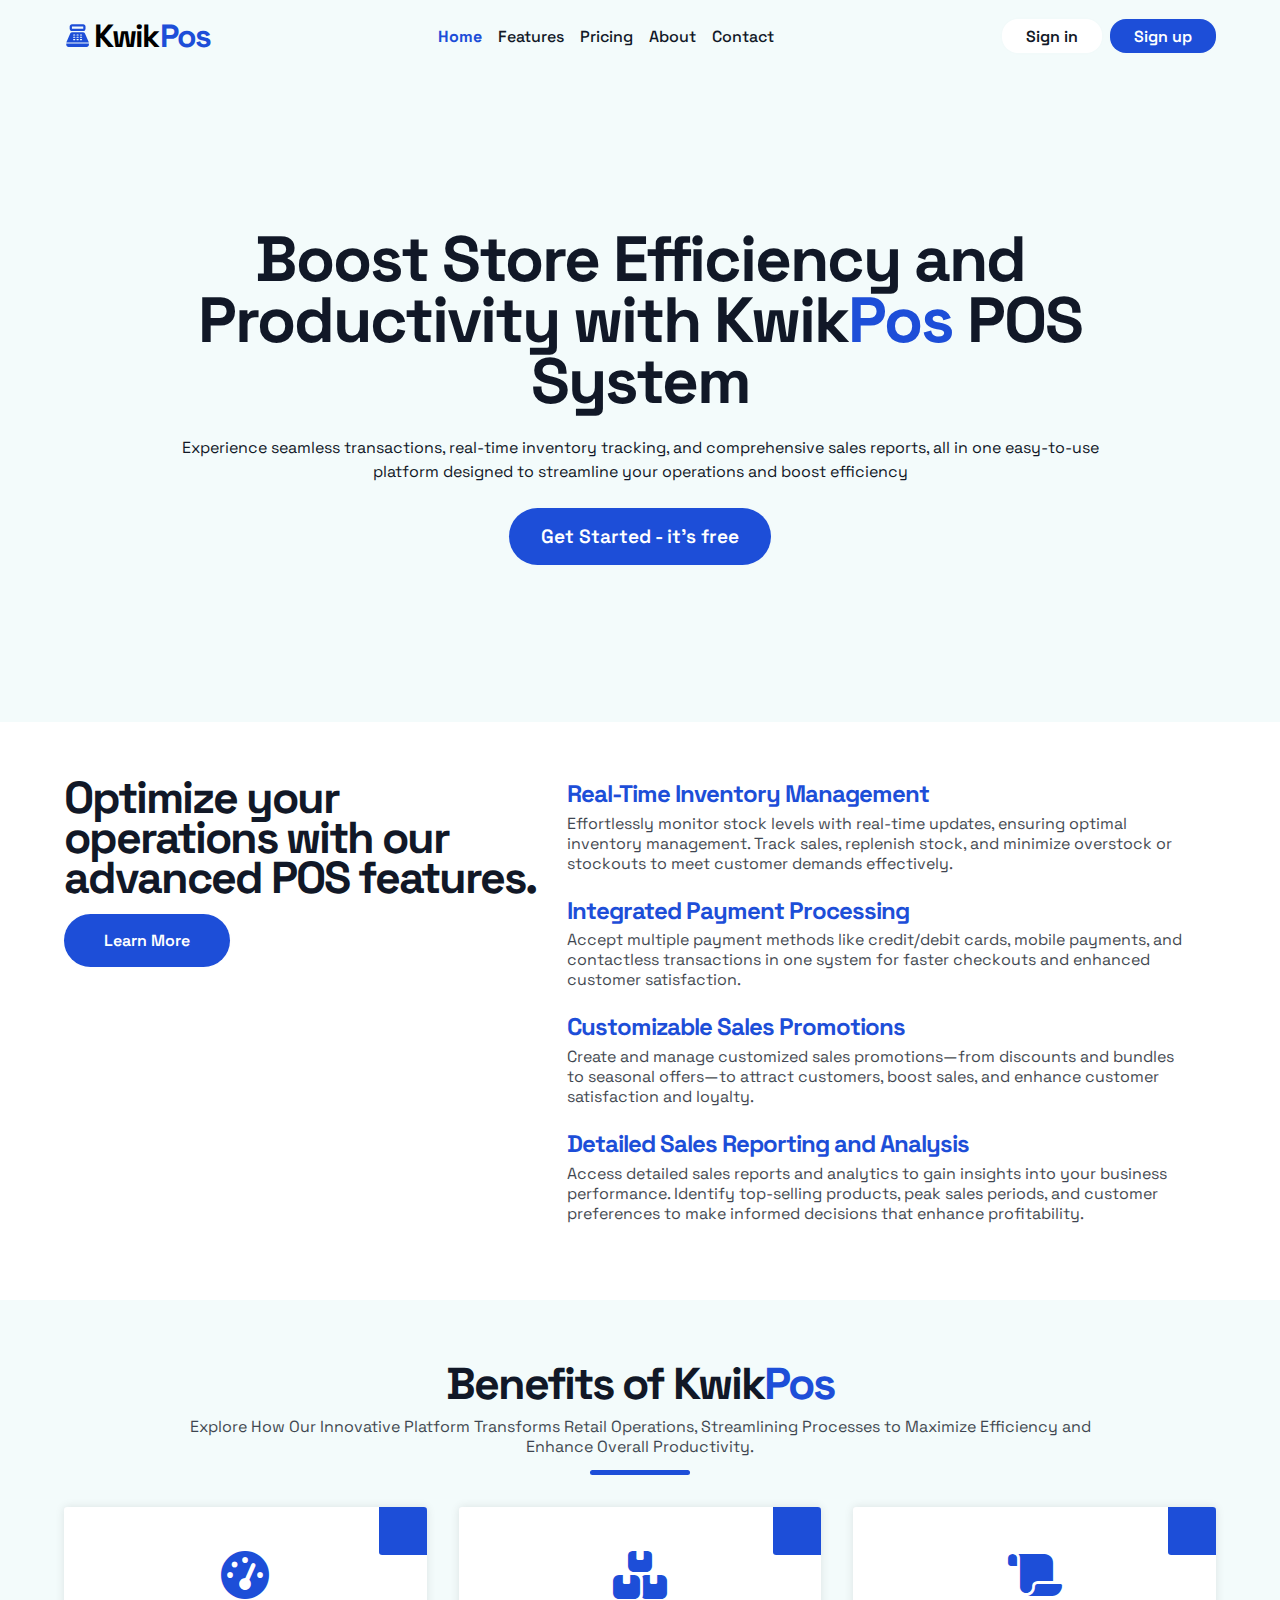
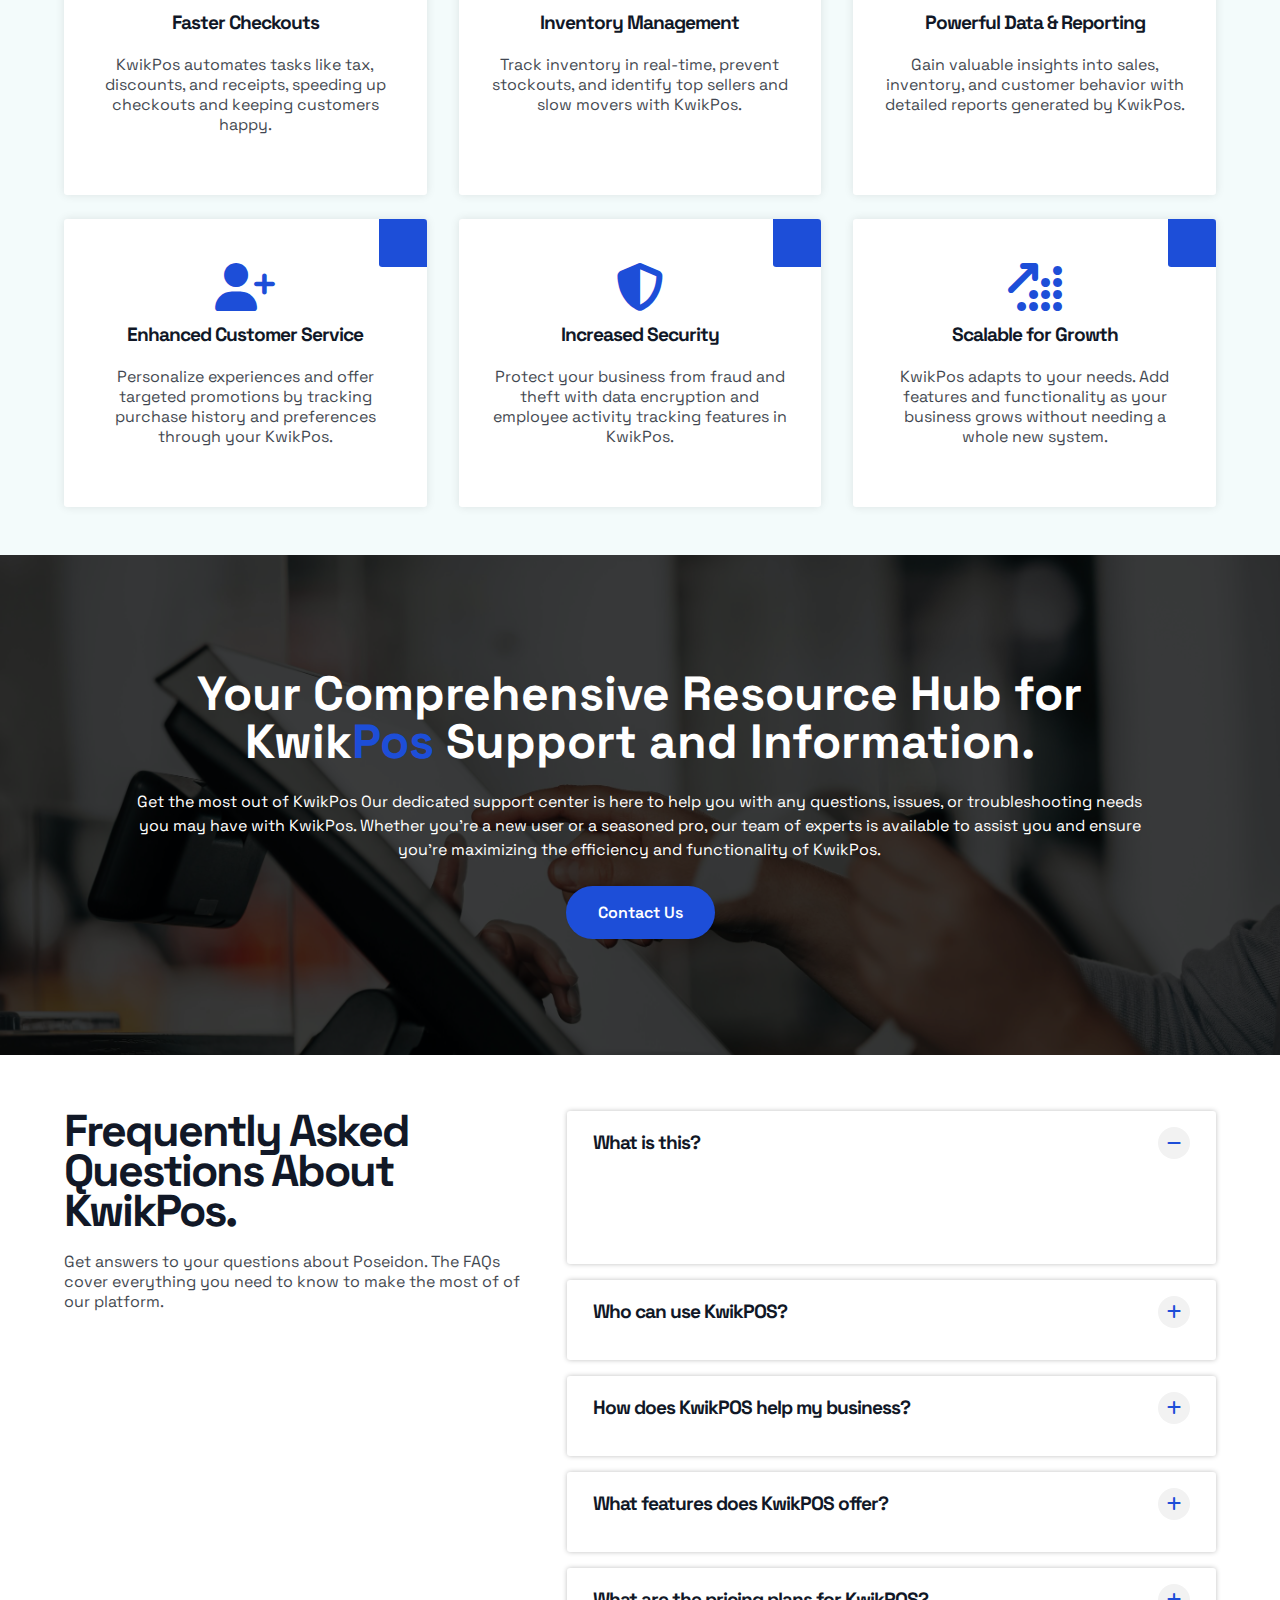
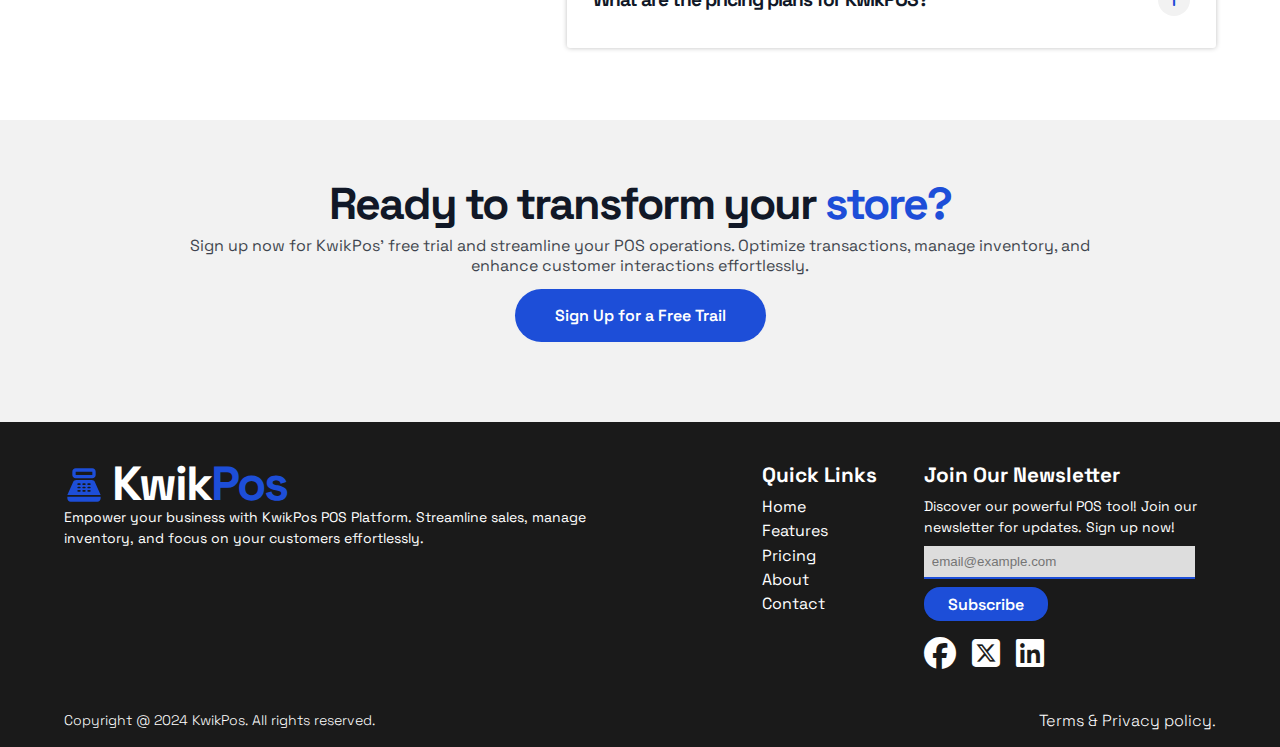
==== commit be9e72b2: "Add files via upload" ====
--- a/index.html
+++ b/index.html
@@ -32,15 +32,15 @@
     <!-- Favicon -->
     <link
       rel="icon"
-      href="point_of_sale_24dp_E8EAED_FILL0_wght400_GRAD0_opsz24.svg"
+      href="assets/images/logo/point_of_sale_24dp_E8EAED_FILL0_wght400_GRAD0_opsz24.svg"
       type="image/svg+xml"
     />
 
     <!-- Canonical Tag -->
     <link rel="canonical" href="index.html" />
-    <link rel="stylesheet" href="style.css" />
-    <link rel="stylesheet" href="responsive.css" />
-    <script src="script.js" defer></script>
+    <link rel="stylesheet" href="assets/css/style.css" />
+    <link rel="stylesheet" href="assets/css/responsive.css" />
+    <script src="assets/js/script.js" defer></script>
   </head>
   <body>
     <div class="mobile__nav__wrapper">
@@ -63,12 +63,13 @@
         <ul class="navbar mobile">
           <li><a class="active" href="index.html">Home</a></li>
           <li><a href="features.html">Features</a></li>
-          <li><a href="#">About</a></li>
-          <li><a href="#">Contact</a></li>
+          <li><a href="pricing.html">Pricing</a></li>
+          <li><a href="about.html">About</a></li>
+          <li><a href="contact.html">Contact</a></li>
         </ul>
         <div class="nav__item mobile">
-          <a href="#" class="btn fill__up">Sign in</a>
-          <a href="#" class="btn fill">Sign up</a>
+          <a href="login.html" class="btn fill__up">Sign in</a>
+          <a href="signup.html" class="btn fill">Sign up</a>
         </div>
       </div>
     </div>
@@ -93,12 +94,13 @@
         <ul class="navbar desktop">
           <li><a class="active" href="index.html">Home</a></li>
           <li><a href="features.html">Features</a></li>
-          <li><a href="#">About</a></li>
-          <li><a href="#">Contact</a></li>
+          <li><a href="pricing.html">Pricing</a></li>
+          <li><a href="about.html">About</a></li>
+          <li><a href="contact.html">Contact</a></li>
         </ul>
         <div class="nav__item desktop">
-          <a href="#" class="btn">Sign in</a>
-          <a href="#" class="btn fill">Sign up</a>
+          <a href="login.html" class="btn">Sign in</a>
+          <a href="signup.html" class="btn fill">Sign up</a>
         </div>
         <div class="menu">
           <svg
@@ -125,7 +127,11 @@
         comprehensive sales reports, all in one easy-to-use platform designed to
         streamline your operations and boost efficiency
       </p>
-      <div class="btn fill">Get Started - it's free</div>
+      <a
+        href="signup.html"
+        class="btn fill"
+        >Get Started - it's free</a
+      >
     </header>
     <section>
       <div class="grid col_1_2">
@@ -282,7 +288,7 @@
       </div>
     </section>
     <div class="support__wrapper">
-      <img src="images/point__of__sale.jpg" alt="Retail Image" />
+      <img src="assets/images/point__of__sale.jpg" alt="Retail Image" />
       <div class="support__container">
         <div class="support__content">
           <h3 class="title">
@@ -297,7 +303,7 @@
             maximizing the efficiency and functionality of KwikPos.
           </p>
 
-          <a href="#" class="btn fill">Contact Us</a>
+          <a href="contact.html" class="btn fill">Contact Us</a>
         </div>
       </div>
     </div>
@@ -419,7 +425,7 @@
           customer interactions effortlessly.
         </p>
 
-        <a href="" class="btn fill">Sign Up for a Free Trail</a>
+        <a href="pricing.html" class="btn fill">Sign Up for a Free Trail</a>
       </div>
     </section>
     <footer>
@@ -440,8 +446,6 @@
                   />
                 </svg>
                 <div>Kwik<span>Pos</span></div>
-
-                
               </div>
             </a>
             <p>
@@ -453,9 +457,10 @@
             <div class="item">
               <div class="title">Quick Links</div>
               <ul>
+                <li><a href="index.html">Home</a></li>
+                <li><a href="features.html">Features</a></li>
+                <li><a href="pricing.html">Pricing</a></li>
                 <li><a href="about.html">About</a></li>
-                <li><a href="pricing.html">Pricing</a></li>
-                <li><a href="features.html">Features</a></li>
                 <li><a href="contact.html">Contact</a></li>
               </ul>
             </div>
@@ -472,38 +477,17 @@
               <ul class="socials">
                 <li>
                   <a href="#">
-                    <svg
-                      xmlns="http://www.w3.org/2000/svg"
-                      viewBox="0 0 512 512"
-                    >
-                      <path
-                        d="M512 256C512 114.6 397.4 0 256 0S0 114.6 0 256C0 376 82.7 476.8 194.2 504.5V334.2H141.4V256h52.8V222.3c0-87.1 39.4-127.5 125-127.5c16.2 0 44.2 3.2 55.7 6.4V172c-6-.6-16.5-1-29.6-1c-42 0-58.2 15.9-58.2 57.2V256h83.6l-14.4 78.2H287V510.1C413.8 494.8 512 386.9 512 256h0z"
-                      />
-                    </svg>
+                    <i class="fa-brands fa-facebook"></i>
                   </a>
                 </li>
                 <li>
                   <a href="#">
-                    <svg
-                      xmlns="http://www.w3.org/2000/svg"
-                      viewBox="0 0 448 512"
-                    >
-                      <path
-                        d="M64 32C28.7 32 0 60.7 0 96V416c0 35.3 28.7 64 64 64H384c35.3 0 64-28.7 64-64V96c0-35.3-28.7-64-64-64H64zm297.1 84L257.3 234.6 379.4 396H283.8L209 298.1 123.3 396H75.8l111-126.9L69.7 116h98l67.7 89.5L313.6 116h47.5zM323.3 367.6L153.4 142.9H125.1L296.9 367.6h26.3z"
-                      />
-                    </svg>
+                    <i class="fa-brands fa-square-x-twitter"></i>
                   </a>
                 </li>
                 <li>
                   <a href="#">
-                    <svg
-                      xmlns="http://www.w3.org/2000/svg"
-                      viewBox="0 0 448 512"
-                    >
-                      <path
-                        d="M416 32H31.9C14.3 32 0 46.5 0 64.3v383.4C0 465.5 14.3 480 31.9 480H416c17.6 0 32-14.5 32-32.3V64.3c0-17.8-14.4-32.3-32-32.3zM135.4 416H69V202.2h66.5V416zm-33.2-243c-21.3 0-38.5-17.3-38.5-38.5S80.9 96 102.2 96c21.2 0 38.5 17.3 38.5 38.5 0 21.3-17.2 38.5-38.5 38.5zm282.1 243h-66.4V312c0-24.8-.5-56.7-34.5-56.7-34.6 0-39.9 27-39.9 54.9V416h-66.4V202.2h63.7v29.2h.9c8.9-16.8 30.6-34.5 62.9-34.5 67.2 0 79.7 44.3 79.7 101.9V416z"
-                      />
-                    </svg>
+                    <i class="fa-brands fa-linkedin"></i>
                   </a>
                 </li>
               </ul>
--- a/assets/css/style.css
+++ b/assets/css/style.css
@@ -0,0 +1,1537 @@
+* {
+  margin: 0px;
+  padding: 0px;
+}
+
+:root {
+  /* Primary Colors */
+  --primary-accent: #1d4ed8;
+  --primary-dark: #153e9c;
+  --primary-light: #3b82f6;
+
+  /* Secondary Colors */
+  --secondary-accent: #f59e0b;
+  --secondary-dark: #b45309;
+  --secondary-light: #fbbf24;
+
+  /* Neutral Colors */
+  --background: #ffffff;
+  --surface: #f3fbfb;
+  --text-primary: #1a1a1a;
+  --text--primary--dark: #111827;
+  --text-secondary: #6b7280;
+
+  /* Additional Colors */
+  --success: #10b981;
+  --warning: #f59e0b;
+  --error: #ef4444;
+  --info: #3b82f6;
+  --shade: #f2f2f2;
+  --dark: #1a1a1a;
+
+  /* Custom Data  */
+  --width: 90%;
+}
+
+@font-face {
+  font-family: font;
+  src: url(fonts/SpaceGrotesk-VariableFont_wght.ttf);
+}
+
+body {
+  position: relative;
+  font-family: font;
+  background: var(--background);
+}
+
+a {
+  text-decoration: none;
+}
+
+/* Navbar  */
+nav {
+  width: 100%;
+  height: auto;
+  padding: 1rem 0;
+
+  display: flex;
+  justify-content: center;
+  align-items: center;
+  background: var(--surface);
+}
+nav.fill {
+  background: var(--background);
+}
+
+/* Nav Wrapper  */
+.nav__wrapper {
+  width: var(--width);
+
+  display: flex;
+  justify-content: space-between;
+  align-items: center;
+  gap: 1rem;
+}
+
+/* Nav Brand  */
+.nav__brand {
+  display: flex;
+  justify-content: flex-start;
+  align-items: center;
+  gap: 0.15rem;
+
+  font-size: 2rem;
+  letter-spacing: -2px;
+  font-weight: bold;
+  color: black;
+}
+
+.nav__brand span {
+  color: var(--primary-accent);
+}
+
+/* Nav Brand SVG  */
+.nav__brand svg {
+  width: 1.7rem;
+  height: 1.7rem;
+  fill: var(--primary-accent);
+}
+
+/* Navbar  */
+.navbar {
+  display: flex;
+  list-style: none;
+  gap: 1rem;
+}
+
+.navbar.mobile {
+  flex-direction: column;
+  padding: 2rem 0 2rem 2rem;
+}
+
+.navbar li {
+  position: relative;
+}
+
+.navbar li a {
+  color: var(--text-primary);
+  font-weight: 500;
+  cursor: pointer;
+  transition: all 0.2s ease-in-out;
+}
+
+/* Active Link  */
+.navbar li a.active {
+  color: var(--primary-accent);
+  font-weight: bold;
+}
+
+.navbar li a:hover {
+  color: var(--primary-accent);
+}
+
+/* Nav Item  */
+.nav__item {
+  display: flex;
+  gap: 0.5rem;
+  justify-content: flex-start;
+  align-items: center;
+}
+
+.nav__item.mobile {
+  padding: 0 0 0 2rem;
+  gap: 1rem;
+  flex-direction: column;
+  justify-content: flex-start;
+  align-items: flex-start;
+}
+
+/* Menu  */
+.menu,
+.close {
+  display: none;
+  justify-content: center;
+  align-items: center;
+}
+
+.close {
+  margin-top: 0.5rem;
+  background: var(--primary-accent);
+}
+
+.close:hover {
+  background: var(--primary-dark);
+}
+
+.menu svg,
+.close svg {
+  fill: var(--primary-accent);
+  height: 2rem;
+  width: 2rem;
+  cursor: pointer;
+  transition: all 0.2s ease-in-out;
+}
+
+.close svg {
+  fill: var(--background);
+  height: 1.8rem;
+  width: 1.8rem;
+}
+
+.menu svg:hover {
+  fill: var(--primary-dark);
+}
+
+/* Mobile Nav  Wrapper*/
+.mobile__nav__wrapper {
+  position: absolute;
+  top: 0;
+  width: 100%;
+  height: 500vh;
+  background: transparent;
+  transform: translateX(-100vw);
+  display: none;
+
+  z-index: 999;
+  animation: MobileNav 1s ease-in-out forwards;
+}
+
+/* Animate Nav Wrapper  */
+@keyframes MobileNav {
+  to {
+    transform: translateX(0);
+  }
+}
+
+/* Mobile Nav  */
+.mobile__nav {
+  width: 50%;
+  min-width: 350px;
+  height: 100%;
+  background: var(--background);
+  /* border-right: 2px solid var(--primary-accent); */
+  box-shadow: 0 0 10px rgb(0 0 0 /0.1);
+}
+
+/* Mobile Nav Top  */
+.mobile__nav__top {
+  width: 90%;
+  padding: 1rem;
+  display: flex;
+  justify-content: flex-end;
+}
+
+/* Buttons  */
+.btn {
+  padding: 0.4rem 1.5rem;
+  border-radius: 1rem;
+  border: none;
+  cursor: pointer;
+  color: var(--text-primary);
+
+  font-weight: 600;
+  font-family: font;
+  background: var(--background);
+  transition: all 0.2s ease-in-out;
+
+  box-shadow: 0 0 10px rgb(0 0 0 /0.01);
+}
+
+.btn:hover {
+  filter: brightness(0.6);
+}
+
+.btn.fill {
+  background: var(--primary-accent);
+  color: var(--background);
+}
+
+.btn.fill__up {
+  box-shadow: 0 0 5px rgb(0 0 0 /0.1);
+}
+
+/* Header  */
+Header {
+  display: flex;
+  justify-content: center;
+  align-items: center;
+  flex-direction: column;
+  gap: 0.5rem;
+
+  width: 100%;
+  height: 650px;
+  background: var(--surface);
+}
+
+/* Header For Other Pages  */
+header.pages {
+  height: 325px;
+}
+header.pages.fill {
+  background: var(--background);
+}
+
+/* Header Title  */
+Header .title {
+  width: 85%;
+  max-width: 1000px;
+  min-width: 450px;
+  text-align: center;
+  font-size: 4rem;
+  line-height: 3.8rem;
+  letter-spacing: -2px;
+  color: var(--text-primary);
+}
+
+/* Header Title Span*/
+Header .title span {
+  color: var(--primary-accent);
+}
+
+/* Header Text  */
+Header .text {
+  width: 90%;
+  max-width: 950px;
+  text-align: center;
+  color: var(--text-primary);
+  padding: 1rem 0;
+}
+
+/* Header Button  */
+header .btn {
+  font-size: 1.2rem;
+  padding: 1rem 2rem;
+  border-radius: 2rem;
+}
+
+/* Section  */
+section {
+  width: 100%;
+  height: auto;
+  padding: 2rem 0 3rem 0;
+
+  display: flex;
+  justify-content: center;
+  align-items: center;
+  flex-direction: column;
+}
+
+section.features {
+  padding: 0 0 3rem 0;
+}
+
+section.fill {
+  background: var(--surface);
+}
+
+section.fill__Shade {
+  background: var(--shade);
+}
+
+/* Section Header  */
+.section__header {
+  width: var(--width);
+  height: auto;
+  display: flex;
+  justify-content: center;
+  align-items: center;
+  gap: 0.5rem;
+  flex-direction: column;
+  padding: 2rem 0;
+}
+
+/* Section Line  */
+section hr {
+  width: 100px;
+  height: 5px;
+  border-radius: 5px;
+  background: var(--primary-accent);
+  border: none;
+}
+
+hr {
+  width: 100px;
+  height: 5px;
+  border-radius: 5px;
+  background: var(--primary-accent);
+  border: none;
+}
+
+/* Section Header  Title */
+.section__header .title {
+  font-size: 2.8rem;
+  line-height: 2.5rem;
+  letter-spacing: -2px;
+  color: var(--text-primary);
+  text-align: center;
+}
+.section__header .title span {
+  color: var(--primary-accent);
+}
+
+/* Section Header Text  */
+.section__header .text {
+  color: var(--text-primary);
+  opacity: 0.8;
+  line-height: 20px;
+  padding: 0.3rem 0;
+  cursor: pointer;
+  transition: all 0.1s ease-in-out;
+  text-align: center;
+  width: 80%;
+  min-width: 450px;
+}
+
+/* Section Header Btn*/
+section .btn {
+  padding: 1rem 2.5rem;
+  border-radius: 2rem;
+}
+
+/* grid  */
+.grid {
+  width: var(--width);
+  height: auto;
+  display: grid;
+}
+
+/* Columns  */
+.col_1_2 {
+  grid-template-columns: minmax(450px, 1.5fr) 2fr;
+  gap: 1rem;
+  padding: 1.5rem 0;
+}
+
+.col_2 {
+  grid-template-columns: 1fr;
+}
+
+.col_3 {
+  grid-template-columns: 1fr 1fr 1fr;
+  gap: 2rem;
+  row-gap: 1.5rem;
+  justify-content: center;
+  align-items: stretch;
+  width: 90%;
+}
+
+/* Columns Item  */
+.col__item {
+  width: 100%;
+  height: auto;
+
+  display: flex;
+  justify-content: flex-start;
+  align-items: flex-start;
+  flex-direction: column;
+  gap: 1rem;
+}
+
+/* Columns Item  Title*/
+.col__item .title {
+  font-size: 2.8rem;
+  line-height: 2.5rem;
+  letter-spacing: -2px;
+  color: var(--text-primary);
+}
+
+/* Columns Item  Title Span*/
+.col__item .title span {
+  color: var(--primary-accent);
+}
+
+/* Columns Item  Header*/
+.col__item .header {
+  font-size: 1.5rem;
+  letter-spacing: -1px;
+  color: var(--primary-accent);
+}
+
+.col__item .header__ {
+  font-size: 2.5rem;
+  letter-spacing: -1px;
+  line-height: 2.5rem;
+}
+
+.col__item .header__ span {
+  color: var(--primary-accent);
+}
+
+/* Columns Item  Text*/
+.col__item .text {
+  color: var(--text-primary);
+  opacity: 0.8;
+  line-height: 20px;
+  padding: 0.3rem 0;
+  cursor: pointer;
+  transition: all 0.1s ease-in-out;
+  width: 95%;
+}
+.col__item .text:hover {
+  opacity: 1;
+}
+
+/* Col Card  */
+.col__card {
+  width: 100%;
+  height: 100%;
+  border-radius: 0.2rem;
+  box-shadow: 0 0 10px rgb(0 0 0 /0.1);
+  background: var(--background);
+
+  display: flex;
+  justify-content: center;
+  align-items: center;
+  position: relative;
+  overflow: hidden;
+  cursor: pointer;
+  transition: all 0.2s ease-in-out;
+}
+
+/* Col Card  Circle*/
+.col__card .circle {
+  width: 4rem;
+  height: 4rem;
+  background: var(--primary-accent);
+  position: absolute;
+  border-radius: 0.2rem;
+  top: -1rem;
+  right: -1rem;
+  transition: all 0.2s ease-in-out;
+}
+
+.col__card:hover .circle {
+  width: 110%;
+  height: 110%;
+}
+
+/* Col Card Content  */
+.col__card__content {
+  width: 85%;
+  height: 75%;
+
+  display: grid;
+  grid-template-rows: 4rem 2rem 1fr;
+  position: relative;
+  z-index: 10;
+  padding: 3rem 0 3rem 0;
+}
+
+/* Col Card Content Icon  */
+.col__card__content .icon {
+  width: 100%;
+  height: 100%;
+
+  display: flex;
+  justify-content: center;
+  align-items: center;
+}
+
+.col__card__content .icon .ico {
+  font-size: 3rem;
+  color: var(--primary-accent);
+  transition: all 0.2s ease-in-out;
+}
+
+.col__card:hover .ico {
+  color: var(--background);
+  transform: rotate(360deg);
+}
+
+/* Col Card Content Title  */
+.col__card__content .title {
+  display: flex;
+  justify-content: center;
+  align-items: center;
+  width: 100%;
+  text-align: center;
+
+  font-weight: bold;
+  font-size: 1.2rem;
+  line-height: 1rem;
+  letter-spacing: -1px;
+  color: var(--text-primary);
+  padding: 1rem 0;
+  transition: all 0.2s ease-in-out;
+}
+
+.col__card:hover .title {
+  color: var(--background);
+}
+
+/* Col Card Content Text */
+.col__card__content .text {
+  width: 100%;
+  color: var(--text-primary);
+  opacity: 0.8;
+  line-height: 20px;
+  padding: 0.3rem 0;
+  cursor: pointer;
+  transition: all 0.2s ease-in-out;
+  text-align: center;
+  padding: 1rem 0 0 0;
+}
+
+.col__card:hover .text {
+  color: var(--background);
+  opacity: 1;
+}
+
+/* Support Wrapper  */
+.support__wrapper {
+  width: 100%;
+  height: 500px;
+
+  position: relative;
+}
+
+/* Support Wrapper Image  */
+.support__wrapper img {
+  width: 100%;
+  height: 100%;
+  object-fit: cover;
+  position: absolute;
+  top: 0;
+}
+
+/* Support Container  */
+.support__container {
+  width: 100%;
+  height: 100%;
+  background: rgb(0 0 0 /0.75);
+
+  position: absolute;
+  top: 0;
+
+  display: flex;
+  justify-content: center;
+  align-items: center;
+}
+
+/* Support Content  */
+.support__content {
+  width: var(--width);
+  height: 80%;
+
+  display: flex;
+  justify-content: center;
+  align-items: center;
+  flex-direction: column;
+  gap: 0.5rem;
+}
+
+/* Support Content Title*/
+.support__content .title {
+  font-size: 3rem;
+  line-height: 3rem;
+  text-align: center;
+  color: var(--background);
+  width: 90%;
+  min-width: 650px;
+  text-shadow: 1px 1px 2px var(--black);
+}
+
+/* Support Content Title Span*/
+.support__content .title span {
+  color: var(--primary-accent);
+}
+
+/* Support Content Text*/
+.support__content .text {
+  width: 90%;
+  text-align: center;
+  color: var(--background);
+  padding: 1rem 0;
+}
+
+/* Support Content Btn*/
+.support__content .btn {
+  padding: 1rem 2rem;
+  border-radius: 2rem;
+}
+
+/* Accordion Wrapper  */
+.accordion__wrapper {
+  width: 100%;
+  height: auto;
+
+  display: flex;
+  justify-content: flex-start;
+  align-items: flex-start;
+  flex-direction: column;
+  gap: 1rem;
+}
+
+/* Accordion Item  */
+.accordion__item {
+  width: 100%;
+  height: auto;
+  box-shadow: 0 0 5px rgb(0 0 0 /0.25);
+  border-radius: 0.2rem;
+  cursor: pointer;
+
+  display: flex;
+  justify-content: center;
+  align-items: center;
+  padding: 1rem 0 2rem 0;
+}
+
+/* Accordion Content  */
+.accordion__content {
+  width: 92%;
+  height: auto;
+  display: flex;
+  flex-direction: column;
+  justify-content: flex-start;
+  align-items: flex-start;
+  gap: 0.6rem;
+}
+
+/* Accordion Header  */
+.accordion__header {
+  width: 100%;
+  height: auto;
+
+  display: flex;
+  justify-content: space-between;
+  align-items: center;
+}
+
+/* Accordion Header span  */
+.accordion__header span {
+  font-size: 1.2rem;
+  font-weight: bold;
+  letter-spacing: -1px;
+  color: var(--text-primary);
+}
+
+/* Icon Wrapper  */
+.icon__Wrapper {
+  display: flex;
+  gap: 0.5rem;
+}
+
+/* Icon Wrapper Ico */
+.icon__Wrapper .ico {
+  background: var(--shade);
+  width: 2rem;
+  height: 2rem;
+  display: flex;
+  justify-content: center;
+  align-items: center;
+  color: var(--primary-accent);
+  border-radius: 100%;
+}
+
+.icon__Wrapper i.ico_minus {
+  display: none;
+}
+
+/* Accordion Panel  */
+.accordion__panel {
+  width: 100%;
+  height: auto;
+  color: var(--text-primary);
+  opacity: 0.8;
+
+  display: none;
+  justify-content: flex-start;
+  align-items: flex-start;
+  gap: 2rem;
+  transition: all 0.2s ease-in-out;
+  transform: translateY(-50px);
+  animation: panel 1s ease-in-out forwards;
+  opacity: 0;
+}
+
+.accordion__panel div {
+  padding: 0 0 1rem 0;
+}
+
+/* Accordion Panel Btn */
+.accordion__panel .btn {
+  margin: 0 0 1em 0;
+  padding: 0.5rem 2rem;
+}
+
+@keyframes panel {
+  to {
+    transform: translateX(0);
+    opacity: 1;
+  }
+}
+
+/* Feature Grid */
+.feature_col {
+  display: grid;
+  grid-template-columns: 1fr 1fr 1fr;
+  gap: 2rem;
+  row-gap: 1.5rem;
+  justify-content: center;
+  align-items: stretch;
+  width: 90%;
+}
+
+/* Feature Card  */
+.feature__card {
+  width: 100%;
+  height: 100%;
+  background: var(--background);
+  box-shadow: 0 0 10px rgb(0 0 0 /0.1);
+
+  display: flex;
+  justify-content: center;
+  align-items: center;
+}
+
+/* Feature Content  */
+.feature__content {
+  width: 90%;
+  height: 90%;
+
+  display: grid;
+  grid-template-rows: 12rem 3rem 1fr;
+  gap: 1rem;
+  padding: 1rem 0 2rem 0;
+}
+
+/* Feature Vector  */
+.feature__vector {
+  width: 100%;
+  height: 100%;
+
+  display: flex;
+  justify-content: center;
+  align-items: center;
+}
+
+/* Feature Image  */
+.feature__vector img {
+  width: 12rem;
+  height: 10rem;
+}
+
+/* Feature Content Title*/
+.feature__content .title {
+  width: 100%;
+  text-align: center;
+  font-weight: bold;
+  font-size: 1.2rem;
+  line-height: 1.1rem;
+  letter-spacing: -1px;
+
+  display: flex;
+  justify-content: center;
+  align-items: center;
+}
+
+/* Feature Content Text*/
+.feature__content .text {
+  width: 100%;
+  text-align: center;
+
+  display: flex;
+  flex-direction: column;
+  gap: 1rem;
+  color: var(--text-primary);
+}
+
+/* Feature Content Text P  */
+.feature__content .text p {
+  font-size: 14px;
+  line-height: 15px;
+  width: 100%;
+}
+
+/* Payment Duration Wrapper  */
+.payment__duration__wrapper {
+  width: 100%;
+  height: auto;
+
+  display: flex;
+  justify-content: center;
+  align-items: center;
+  padding-bottom: 2rem;
+}
+
+/* Payment Container  */
+.payment__container {
+  width: 14rem;
+  height: 2rem;
+  padding: 0.3rem 0.2rem 0.4rem 0.2rem;
+  border-radius: 2rem;
+  background: var(--background);
+  box-shadow: 0 0 10px rgb(0 0 0 /0.1);
+
+  display: flex;
+  justify-content: center;
+  align-items: center;
+  gap: 0.5rem;
+}
+
+/* Payment  */
+.payment {
+  width: 6rem;
+  border-radius: 1rem;
+  height: 100%;
+  transition: all 0.2s ease-in-out;
+  display: flex;
+  justify-content: center;
+  align-items: center;
+
+  font-size: 14px;
+  font-weight: bold;
+  cursor: pointer;
+}
+
+.payment.yearly {
+  display: none;
+}
+
+.payment.fill {
+  background: var(--primary-accent);
+  color: var(--background);
+}
+
+.payment:hover {
+  background: var(--shade);
+}
+
+.payment.fill:hover {
+  background: var(--primary-dark);
+}
+
+/* Price Card  */
+.price__card {
+  width: 100%;
+  height: auto;
+  padding: 1.2rem 0;
+  background: var(--background);
+  box-shadow: 0 0 10px rgb(0 0 0 /0.1);
+  border-radius: 0.5rem;
+
+  display: flex;
+  justify-content: center;
+  align-items: center;
+  position: relative;
+  transition: all 0.2s ease-in-out;
+}
+
+/* Price Content  */
+.price__content {
+  width: 88%;
+  height: 88%;
+  position: relative;
+
+  display: grid;
+  padding: 0 0 1.5rem;
+  grid-template-rows: 3rem 5rem 2.5rem 12rem 2.5rem;
+}
+
+/* Price Content  Plan*/
+.price__content .plan {
+  display: flex;
+  flex-direction: column;
+  justify-content: flex-start;
+  align-items: flex-start;
+  font-size: 1.4rem;
+  font-weight: 500;
+  color: var(--text-primary);
+}
+
+/* Price Content  Price*/
+.price__content .price {
+  font-size: 3rem;
+  font-weight: bold;
+  padding: 1rem 0;
+  letter-spacing: -3px;
+  color: var(--text--primary--dark);
+}
+.price__content .price span {
+  font-size: 1.2rem;
+  letter-spacing: -1px;
+  color: var(--primary-accent);
+}
+
+.price {
+  display: flex;
+  justify-content: flex-start;
+  align-items: flex-end;
+}
+
+.pr {
+  line-height: 2.5rem;
+}
+
+/* Price Content  UL*/
+.price__content ul {
+  list-style: none;
+  padding: 1rem 0 1.5rem 0;
+  display: flex;
+  flex-direction: column;
+  gap: 0.5rem;
+}
+
+.price__content ul li {
+  display: flex;
+  justify-content: flex-start;
+  align-items: center;
+  gap: 0.4rem;
+
+  font-size: 0.9rem;
+  font-weight: 100;
+  cursor: pointer;
+}
+
+.price__content ul li:hover {
+  transform: scaleX(1.05);
+}
+
+/* Price Content  UL, Description*/
+.price__content ul li span,
+.price__content .description,
+.price__content .plan .tag {
+  opacity: 0.5;
+  font-size: 0.9rem;
+  font-weight: 100;
+}
+
+/* Price Content Description span*/
+.price__content .description span {
+  color: var(--primary-accent);
+  font-weight: bold;
+}
+
+.price__content ul li svg,
+.price__content ul li i {
+  width: 1.5rem;
+  font-size: 1.5rem;
+  color: var(--primary-accent);
+  fill: var(--accent);
+}
+
+.price__content .btn {
+  border-radius: 0.4rem;
+  padding: 0.5rem 0;
+  width: 100%;
+  font-size: 1.2rem;
+
+  display: flex;
+  justify-content: center;
+  align-items: center;
+  /* position: absolute; */
+  /* bottom: 0; */
+}
+
+/* Contact Section  */
+.contact__section {
+  width: 100%;
+  height: auto;
+
+  background: var(--background);
+  display: grid;
+  grid-template-columns: minmax(400px , 1fr) minmax(425px , 1fr);
+  padding: 1rem 0;
+}
+
+/* Contact Wrapper  */
+.contact__wrapper {
+  width: 100%;
+  height: auto;
+  background: var(--surface);
+
+  display: flex;
+  justify-content: center;
+  align-items: center;
+}
+
+/* Contact Container  */
+.contact__container {
+  width: 100%;
+  height: auto;
+  background: var(--background);
+
+  display: flex;
+  justify-content: center;
+  align-items: center;
+  flex-direction: column;
+}
+
+/* Contact Content  */
+.contact__content {
+  width: 100%;
+  padding: 2.5rem 0;
+  /* background: red; */
+
+  display: flex;
+  justify-self: center;
+  align-items: center;
+  flex-direction: column;
+}
+
+
+
+/* Contact Container Title*/
+.contact__container .title {
+  letter-spacing: -2px;
+  font-weight: bold;
+  color: var(--text-primary);
+}
+
+.contact__container .title span {
+  color: var(--primary-accent);
+}
+
+/* Contact Container Text*/
+.contact__container .text {
+  color: var(--text-primary);
+  opacity: 0.8;
+  line-height: 20px;
+  padding: 0.3rem 0;
+  cursor: pointer;
+  text-align: center;
+  transition: all 0.1s ease-in-out;
+  width: 80%;
+  padding: .5rem 0;
+}
+
+/* Contact  Form*/
+.contact {
+  width: 85%;
+  height: auto;
+  padding: 1rem 0;
+  display: flex;
+  flex-direction: column;
+  gap: 0.8rem;
+}
+
+/* Contact grid */
+.contact__grid {
+  display: flex;
+  justify-content: flex-start;
+  align-items: flex-start;
+  width: 100%;
+  gap: .8rem;
+}
+
+/* Contact Item */
+.contact__item {
+  display: flex;
+  justify-content: flex-start;
+  align-items: flex-start;
+  flex-direction: column;
+  position: relative;
+  width: 100%;
+  gap: 0.2rem;
+  overflow: hidden;
+}
+
+.contact__item div {
+  position: relative;
+  width: 100%;
+}
+
+.contact__item i {
+  color: var(--primary-accent);
+  position: absolute;
+  top: 0.6rem;
+  left: 0.5rem;
+}
+
+/* Contact Item Label */
+.contact__item label {
+  color: var(--text-primary);
+  letter-spacing: -0.5px;
+  font-weight: 500;
+}
+
+/* Contact Item input */
+.contact__item input {
+  height: 2.2rem;
+  width: 100%;
+  outline: none;
+  padding: 0 0 0 2rem;
+  border: none;
+  border-bottom: 2px solid var(--primary-accent);
+  background: var(--surface);
+  font-family: font;
+  opacity: 0.6;
+  transition: all .2s ease-in-out;
+}
+
+.contact__item input::placeholder {
+  color: var(--text--primary--dark);
+}
+
+.contact__item input:hover {
+  opacity: 1;
+  cursor: pointer;
+}
+.contact__item input:focus {
+  opacity: 1;
+}
+
+/* Contact Item Button */
+.contact__item .btn {
+  width: 106%;
+  height: 2rem;
+  border-radius: .2rem;
+  padding: 0;
+}
+
+/* Contact Item Textarea */
+.contact__item textarea {
+  /* height: 2.2rem; */
+  width: 100%;
+  outline: none;
+  padding: 1rem 1rem 0 1rem;
+  border: none;
+  border-bottom: 2px solid var(--primary-accent);
+  background: var(--surface);
+  font-family: font;
+  opacity: 0.6;
+  transition: all .2s ease-in-out;
+}
+
+.contact__item textarea:focus {
+  opacity: 1;
+}
+
+/* Contact Map  */
+.contact__map {
+  width: 100%;
+}
+
+/* Contact Map  */
+.contact__map iframe {
+  width: 100%;
+}
+
+/* Contact Grid  */
+.contact__grid_ {
+  width: var(--width);
+  height: auto;
+
+  display: grid;
+  grid-template-columns: 1fr 1fr 1fr 1fr;
+  gap: 1rem;
+}
+
+/* Contact Card  */
+.contact__card {
+  width: 100%;
+  height: auto;
+  border-radius: .2rem;
+  box-shadow: 0 0 10px rgb(0 0 0 /0.25);
+  background: var(--background);
+
+  display: flex;
+  justify-content: center;
+  align-items: center;
+}
+
+/* Contact Card Content  */
+.card__content {
+  padding: 2rem 0;
+  width: 85%;
+  height: 80%;
+  display: grid;
+  grid-template-rows: 40% 60%;
+}
+
+/* Contact Card Content Icon */
+.card__content .icon {
+  width: 100%;
+  height: auto;
+  /* padding: 0 0 3rem 0; */
+}
+
+.card__content .icon i {
+  background: var(--shade);
+  width: 2.5rem;
+  height: 2.5rem;
+  border-radius: .2rem;
+  display: flex;
+  justify-content: center;
+  align-items: center;
+  color: var(--primary-accent);
+  font-size: 1.2rem;
+}
+
+/* Contact Card Content .Content */
+.card__content .content {
+  display: flex;
+  justify-content: space-between;
+  flex-direction: column;
+}
+
+/* Contact Card Content .Content Title*/
+.card__content .content .title {
+  font-size: 1.2rem;
+  letter-spacing: -1px;
+  color: var(--text-primary);
+}
+
+/* Contact Card Content .Content Text*/
+.card__content .content .text {
+  color: var(--text-primary);
+  opacity: 0.8;
+  line-height: 20px;
+  padding: 0.3rem 0;
+  width: 100%;
+}
+
+.contact_a {
+  text-decoration: underline;
+  color: var(--text-primary);
+  transition: all .1s ease-in-out;
+}
+.contact_a:hover {
+  color: var(--primary-accent);
+}
+
+/* Footer  */
+footer {
+  width: 100%;
+  padding: 2.5rem 0 1rem 0;
+  background: var(--dark);
+
+  display: flex;
+  justify-content: center;
+  align-items: center;
+}
+
+/* Footer Wrapper  */
+.footer__wrapper {
+  width: var(--width);
+  height: auto;
+
+  display: flex;
+  justify-content: flex-start;
+  align-items: flex-start;
+  flex-direction: column;
+  gap: 1.5rem;
+}
+
+/* Footer Container  */
+.footer__container {
+  width: 100%;
+  height: auto;
+  display: grid;
+  grid-template-columns: 1.5fr 1fr;
+  gap: 1rem;
+}
+
+/* Footer Item  */
+.footer__item {
+  width: 100%;
+  height: auto;
+
+  display: flex;
+  justify-content: flex-start;
+  align-items: flex-start;
+
+  flex-direction: column;
+}
+
+/* Footer Item  Nav brand*/
+.footer__item .navbar__brand {
+  color: var(--background);
+  font-size: 3rem;
+  font-weight: bold;
+  line-height: 2.8rem;
+  letter-spacing: -2px;
+
+  display: flex;
+  justify-content: flex-start;
+  align-items: center;
+  gap: 0.5rem;
+}
+
+.footer__item .navbar__brand span {
+  color: var(--primary-accent);
+}
+
+/* Footer Item nav Brand SVG */
+.footer__item .navbar__brand svg {
+  fill: var(--primary-accent);
+  width: 2.5rem;
+  height: 2.5rem;
+}
+
+/* Footer Item  P*/
+.footer__item p {
+  color: var(--background);
+  font-size: 14px;
+  width: 85%;
+  padding: 0 0 0.5rem 0;
+}
+
+.footer__item:last-child p {
+  width: 100%;
+}
+
+.footer__item:last-child {
+  display: grid;
+  grid-template-columns: minmax(115px, 1fr) minmax(275px, 2fr);
+  gap: 1rem;
+}
+
+/* Footer Item  Title*/
+.footer__item .title {
+  font-weight: 700;
+  color: var(--background);
+  font-size: 1.3rem;
+  padding: 0 0 0.5rem 0;
+}
+
+/* Footer Item  Form*/
+.footer__item form {
+  display: flex;
+  justify-content: flex-start;
+  align-items: flex-start;
+  flex-direction: column;
+  gap: 0.5rem;
+}
+
+/* Footer Item  UL*/
+.footer__item ul {
+  list-style: none;
+  display: flex;
+  flex-direction: column;
+  gap: 0.2rem;
+}
+
+/* Footer Item  SOcial*/
+.footer__item ul.socials {
+  flex-direction: row;
+  padding: 1rem 0;
+  gap: 1rem;
+}
+
+.footer__item ul li a {
+  color: var(--background);
+
+  transition: all 0.2s ease-in-out;
+}
+.footer__item ul.socials li a i {
+  font-size: 2rem;
+  cursor: pointer;
+  transition: all 0.2s ease-in-out;
+  fill: var(--background);
+}
+.footer__item ul li a:hover,
+.footer__item ul li a svg:hover {
+  color: var(--primary-accent);
+  fill: var(--primary-accent);
+}
+
+/* Footer Input  */
+.footer__item input {
+  width: 90%;
+  padding: 0.5rem 0 0.5rem 0.5rem;
+  outline: none;
+  border: none;
+  background: #ddd;
+  border-bottom: 2px solid var(--primary-accent);
+}
+/* Footer Bottom  */
+.footer__bottom {
+  width: 100%;
+  height: auto;
+
+  display: flex;
+  justify-content: space-between;
+  align-items: center;
+
+  color: var(--background);
+  font-weight: 100;
+  font-size: 14px;
+  cursor: pointer;
+}
+
+.footer__bottom a {
+  transition: all 0.2s ease-in-out;
+  color: var(--background);
+}
+
+.footer__bottom a:hover {
+  color: var(--background);
+}
+
+/* Headings */
+h1 {
+  font-size: 54px;
+  font-weight: bold;
+}
+h2 {
+  font-size: 36px;
+  font-weight: bold;
+}
+h3 {
+  font-size: 30px;
+  font-weight: bold;
+}
+h4 {
+  font-size: 24px;
+  font-weight: bold;
+}
+h5 {
+  font-size: 20px;
+  font-weight: bold;
+}
+h6 {
+  font-size: 18px;
+  font-weight: bold;
+}
+
+/* Paragraphs */
+p {
+  font-size: 16px;
+  line-height: 1.5;
+}
+p.small {
+  font-size: 14px;
+  line-height: 1.5;
+}
+
+/* Text */
+.text-default {
+  font-size: 16px;
+}
+.text-small {
+  font-size: 14px;
+}
+.text-large {
+  font-size: 18px;
+}
+
+/* Buttons */
+
+button.small {
+  font-size: 14px;
+}
+button.large {
+  font-size: 18px;
+}
+
+/* Links */
+a {
+  font-size: 16px;
+}
+a.small {
+  font-size: 14px;
+}
+a.large {
+  font-size: 18px;
+}
+
+/* Brand Text */
+.brand-name {
+  font-size: 32px;
+  font-weight: bold;
+}
+.tagline {
+  font-size: 24px;
+  font-weight: normal;
+}
--- a/assets/css/responsive.css
+++ b/assets/css/responsive.css
@@ -0,0 +1,428 @@
+:root {
+  /* Primary Colors */
+  --primary-accent: #1d4ed8;
+  --primary-dark: #153e9c;
+  --primary-light: #3b82f6;
+
+  /* Secondary Colors */
+  --secondary-accent: #f59e0b;
+  --secondary-dark: #b45309;
+  --secondary-light: #fbbf24;
+
+  /* Neutral Colors */
+  --background: #ffffff;
+  --surface: #f3fbfb;
+  --text-primary: #111827;
+  --text-secondary: #6b7280;
+
+  /* Additional Colors */
+  --success: #10b981;
+  --warning: #f59e0b;
+  --error: #ef4444;
+  --info: #3b82f6;
+
+  /* Custom Data  */
+  --width: 90%;
+}
+
+@media (min-width: 950px) {
+  /* Mobile Nav  Wrapper*/
+  .mobile__nav__wrapper {
+    display: none;
+  }
+}
+
+@media (max-width: 1050px) {
+  /* Columns  */
+  .col_1_2 {
+    grid-template-columns: 1fr;
+    gap: 3rem;
+  }
+
+  .col_2 {
+    display: grid;
+    grid-template-columns: 1fr 1fr;
+  }
+
+  .col_3 {
+    grid-template-columns: 1fr 1fr;
+  }
+
+  /* Price Card Last Child  */
+  .price__card:last-child {
+    grid-column: 2 span;
+    margin-top: 0.5rem;
+  }
+
+  /* Feature Grid */
+  .feature_col {
+    display: grid;
+    grid-template-columns: 1fr 1fr;
+  }
+
+  .feature__card:last-child {
+    grid-column: 2 span;
+  }
+
+  /* Contact Grid  */
+  .contact__grid_ {
+    grid-template-columns: 1fr 1fr;
+  }
+  /* Contact Card Content Icon */
+  .card__content .icon {
+    padding: 0 0 1rem 0;
+  }
+
+  /* Contact Section  */
+  .contact__section {
+    grid-template-columns: minmax(300px, 1fr);
+    gap: 0;
+  }
+  /* Contact Map  */
+  .contact__map iframe {
+    width: 100%;
+    height: 400px;
+  }
+}
+
+@media (max-width: 950px) {
+  /* Hide Desktop */
+  .desktop {
+    display: none;
+  }
+
+  /* Menu  */
+  .menu,
+  .close {
+    display: flex;
+  }
+
+  /* Header  */
+  Header {
+    height: 600px;
+  }
+
+  /* Header Title  */
+  Header .title {
+    font-size: 3.5rem;
+    line-height: 3.5rem;
+  }
+
+  /* Columns  */
+  .col_1_2 {
+    gap: 2rem;
+  }
+  .col_2 {
+    display: grid;
+    grid-template-columns: 1fr;
+  }
+
+  /* Footer Item P  */
+  .footer__item p {
+    width: 90%;
+  }
+}
+
+@media (max-width: 750px) {
+  /* Header Title  */
+  Header .title {
+    font-size: 3rem;
+  }
+  /* Feature Grid */
+  .feature_col {
+    display: grid;
+    grid-template-columns: 1fr;
+  }
+
+  .feature__card:last-child {
+    grid-column: 1 span;
+  }
+
+  /* Header Button  */
+  header .btn {
+    font-size: 1rem;
+    padding: 1rem 1.5rem;
+  }
+
+  /* Footer Item P  */
+  .footer__item p {
+    width: 95%;
+  }
+
+  /* Footer Container  */
+  .footer__container {
+    grid-template-columns: 1fr;
+  }
+}
+
+@media (max-width: 650px) {
+  /* Header Title  */
+  Header .title {
+    min-width: 300px;
+    width: var(--width);
+    font-size: 2.8rem;
+    line-height: 3rem;
+  }
+
+  /* Header Text  */
+  Header .text {
+    padding: 0.6rem 0;
+  }
+
+  /* Columns  */
+
+  .col_3 {
+    grid-template-columns: 1fr;
+  }
+  /* Price Card Last Child  */
+  .price__card:last-child {
+    grid-column: 1 span;
+    margin-top: 0px;
+  }
+
+  /* Support Content Title*/
+  .support__content .title {
+    font-size: 2.5rem;
+    line-height: 2.5rem;
+    width: 90%;
+    min-width: 350px;
+  }
+}
+
+@media (max-width: 550px) {
+  /* Columns Item  Title*/
+  .col__item .title {
+    font-size: 2.2rem;
+    line-height: 2.3rem;
+    color: var(--text-primary);
+  }
+
+  /* Support Content Title*/
+  .support__content .title {
+    font-size: 2.3rem;
+    line-height: 2.3rem;
+    width: 90%;
+    min-width: 350px;
+  }
+
+  /* Support Content Text*/
+  .support__content .text {
+    font-size: 14px;
+    width: 95%;
+  }
+
+  /* Footer Bottom  */
+  .footer__bottom {
+    flex-direction: column;
+    justify-content: flex-start;
+    align-items: flex-start;
+    gap: 0.5rem;
+  }
+
+  /* Contact Grid  */
+  .contact__grid_ {
+    grid-template-columns: 1fr;
+  }
+  /* Contact Card Content Icon */
+  .card__content .icon {
+    padding: 0 0 1rem 0;
+  }
+
+  /* Contact Card Content  */
+  .card__content {
+    padding: 2.5rem 0;
+  }
+
+  /* Contact grid */
+  .contact__grid {
+    flex-direction: column;
+  }
+
+  /* Contact Map  */
+  .contact__map iframe {
+    height: 350px;
+  }
+}
+
+@media (max-width: 495px) {
+  /* Mobile Nav  */
+  .mobile__nav {
+    width: 75%;
+    min-width: 250px;
+  }
+
+  /* Header  */
+  Header {
+    height: 500px;
+  }
+
+  /* Header Text  */
+  Header .text {
+    font-size: 14px;
+  }
+
+  /* Header Title  */
+  Header .title {
+    min-width: 300px;
+    width: var(--width);
+    font-size: 2.6rem;
+    line-height: 2.8rem;
+  }
+
+  /* Columns Item  Text*/
+  .col__item .text {
+    font-size: 14px;
+    line-height: 18px;
+  }
+
+  /* Columns Item  Header*/
+  .col__item .header {
+    font-size: 1.3rem;
+    letter-spacing: -1px;
+    color: var(--primary-accent);
+  }
+
+  /* Section Header  Title */
+  .section__header .title {
+    font-size: 2.3rem;
+    line-height: 2.4rem;
+    letter-spacing: -2px;
+  }
+
+  /* Section Header Text  */
+  .section__header .text {
+    color: var(--text-primary);
+    opacity: 0.8;
+    line-height: 20px;
+    padding: 0.3rem 0;
+    cursor: pointer;
+    transition: all 0.1s ease-in-out;
+    text-align: center;
+    width: 90%;
+    min-width: 0px;
+  }
+
+  /* Support Content Title*/
+  .support__content .title {
+    font-size: 2rem;
+    line-height: 2rem;
+    width: 90%;
+    min-width: 350px;
+  }
+}
+
+@media (max-width: 475px) {
+  /* Header Title  */
+  Header .title {
+    min-width: 300px;
+    width: var(--width);
+    font-size: 1.8rem;
+    line-height: 2.2rem;
+  }
+
+  /* Footer Item  */
+  .footer__item {
+    display: flex;
+    justify-content: center;
+    align-items: center;
+  }
+
+  /* Footer Item P*/
+  .footer__item p {
+    text-align: center;
+    width: 100%;
+    padding: 0.5rem 0;
+  }
+
+  /* Footer Item Title*/
+  .footer__item .title {
+    text-align: center;
+  }
+
+  /* Footer Item Input*/
+  .footer__item input {
+    width: 95%;
+  }
+
+  /* Footer Item Form*/
+  .footer__item form {
+    display: flex;
+    justify-content: center;
+    align-items: center;
+  }
+
+  .footer__item:last-child {
+    display: flex;
+    flex-direction: column;
+    grid-template-columns: 1fr;
+    gap: 1rem;
+    justify-content: center;
+    align-items: center;
+  }
+  .footer__item ul {
+    flex-direction: row;
+    gap: 0.8rem;
+    font-size: 16px;
+    justify-content: center;
+  }
+
+  /* Footer Bottom */
+  .footer__bottom {
+    flex-direction: column;
+    justify-content: center;
+    align-items: center;
+    gap: 0.5rem;
+  }
+}
+
+@media (max-width: 425px) {
+  /* Header Title  */
+  Header .title {
+    min-width: 300px;
+    width: var(--width);
+    font-size: 2.2rem;
+    line-height: 2.4rem;
+  }
+
+  /* Feature Content Text P  */
+  .feature__content .text p {
+    font-size: 12px;
+    line-height: 15px;
+    width: 100%;
+  }
+
+  /* Feature Content Title*/
+  .feature__content .title {
+    font-size: 1.1rem;
+  }
+}
+
+@media (max-width: 395px) {
+  /* Section Header Text  */
+  .section__header .text {
+    color: var(--text-primary);
+    opacity: 0.8;
+    line-height: 20px;
+    padding: 0.3rem 0;
+    cursor: pointer;
+    transition: all 0.1s ease-in-out;
+    text-align: center;
+    font-size: 14px;
+    width: 80%;
+    min-width: 290px;
+  }
+
+  /* Support Content Text*/
+  .support__content .text {
+    font-size: 14px;
+    width: 90%;
+  }
+
+  /* Support Content Title*/
+  .support__content .title {
+    font-size: 1.8rem;
+    line-height: 1.8rem;
+    width: 95%;
+    min-width: 350px;
+  }
+}
